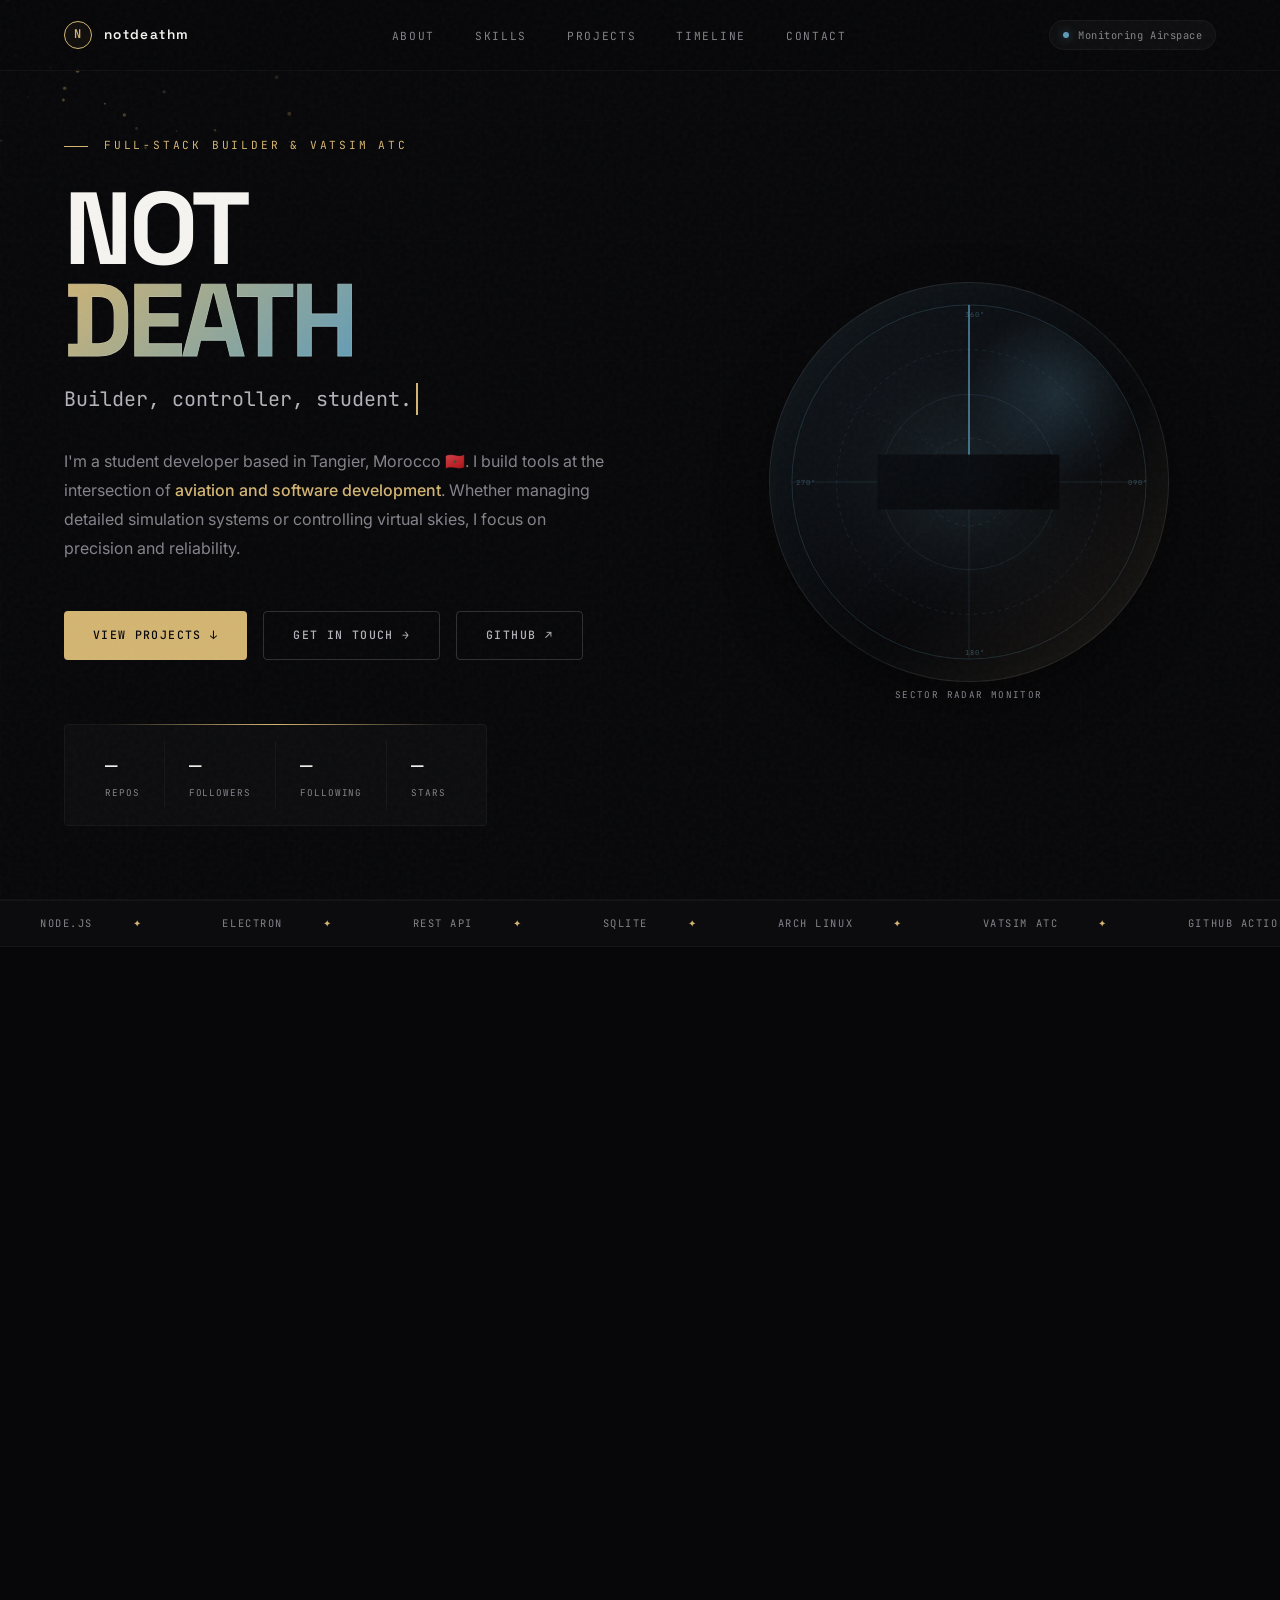
==== index.html @ ba36f386 "Update deployment platform from Vercel to GitHub" ====
<!DOCTYPE html>
<html lang="en">
<head>
<meta charset="UTF-8">
<meta name="viewport" content="width=device-width, initial-scale=1.0">
<title>notdeath | Developer & VATSIM ATC</title>
<link rel="icon" type="image/png" href="assets/icon.png">
<meta name="description" content="Portfolio of notdeath - Full-stack developer and VATSIM ATC controller based in Tangier, Morocco. Building tools at the intersection of aviation and software.">

<!-- Open Graph / SEO -->
<meta property="og:type" content="website">
<meta property="og:title" content="notdeath | Developer & VATSIM ATC">
<meta property="og:description" content="Aviation-inspired software development. Student builder based in Tangier, Morocco.">
<meta property="og:url" content="https://notdeath.vercel.app/">
<meta property="og:image" content="https://notdeath.vercel.app/assets/Desktop/Portfolio%201.png">

<!-- Fonts -->
<link rel="preconnect" href="https://fonts.googleapis.com">
<link rel="preconnect" href="https://fonts.gstatic.com" crossorigin>
<link href="https://fonts.googleapis.com/css2?family=Inter:wght@300;400;500;600;700&family=Space+Grotesk:wght@400;500;600;700&family=JetBrains+Mono:wght@300;400;500&display=swap" rel="stylesheet">

<!-- Google tag (gtag.js) -->
<script async src="https://www.googletagmanager.com/gtag/js?id=G-1S0R7KMVEH"></script>
<script>
  window.dataLayer = window.dataLayer || [];
  function gtag(){dataLayer.push(arguments);}
  gtag('js', new Date());
  gtag('config', 'G-1S0R7KMVEH');
</script>

<!-- Vercel Web Analytics -->
<script>
  window.va = window.va || function () { (window.vaq = window.vaq || []).push(arguments); };
</script>
<script defer src="/_vercel/insights/script.js"></script>

<style>
/* ── RESET & BASE SYSTEM ── */
*, *::before, *::after {
  box-sizing: border-box;
  margin: 0;
  padding: 0;
}

:root {
  /* Premium Dark Theme */
  --bg: #070709;
  --bg-card: #0c0c0e;
  --bg-hover: #121215;
  --bg-badge: rgba(255, 255, 255, 0.03);
  
  /* Borders */
  --border: rgba(255, 255, 255, 0.04);
  --border-hover: rgba(255, 255, 255, 0.09);
  --border-active: rgba(255, 255, 255, 0.16);
  
  /* Text Palette */
  --text-primary: #f5f4f0;
  --text-muted: #84838b;
  --text-dim: #b3b2ba;
  
  /* Accent Colors */
  --accent-gold: #d4b572;
  --accent-gold-rgb: 212, 181, 114;
  --accent-blue: #5c9bba;
  --accent-blue-rgb: 92, 155, 186;
  --accent-radar: #4ca6c6;
  
  /* Fonts */
  --font-sans: 'Inter', -apple-system, BlinkMacSystemFont, "Segoe UI", Roboto, sans-serif;
  --font-display: 'Space Grotesk', system-ui, sans-serif;
  --font-mono: 'JetBrains Mono', monospace;
  
  /* Transitions */
  --transition: all 0.3s cubic-bezier(0.16, 1, 0.3, 1);
  --transition-fast: all 0.15s ease;
}

html {
  scroll-behavior: smooth;
  scroll-padding-top: 80px;
  background: var(--bg);
}

body {
  background: var(--bg);
  color: var(--text-primary);
  font-family: var(--font-sans);
  line-height: 1.6;
  overflow-x: hidden;
  -webkit-font-smoothing: antialiased;
}

/* Custom Scrollbar */
::-webkit-scrollbar {
  width: 8px;
}
::-webkit-scrollbar-track {
  background: var(--bg);
}
::-webkit-scrollbar-thumb {
  background: #1c1c22;
  border-radius: 4px;
}
::-webkit-scrollbar-thumb:hover {
  background: #2a2a33;
}

/* ── LAYOUT DECORATIONS (GRAIN & GRID) ── */
body::before {
  content: '';
  position: fixed;
  inset: 0;
  background-image: url("data:image/svg+xml,%3Csvg viewBox='0 0 256 256' xmlns='http://www.w3.org/2000/svg'%3E%3Cfilter id='n'%3E%3CfeTurbulence type='fractalNoise' baseFrequency='0.8' numOctaves='3' stitchTiles='stitch'/%3E%3C/filter%3E%3Crect width='100%25' height='100%25' filter='url(%23n)' opacity='0.03'/%3E%3C/svg%3E");
  pointer-events: none;
  z-index: 9999;
}

body::after {
  content: '';
  position: fixed;
  inset: 0;
  background-image:
    linear-gradient(rgba(255, 255, 255, 0.008) 1px, transparent 1px),
    linear-gradient(90deg, rgba(255, 255, 255, 0.008) 1px, transparent 1px);
  background-size: 60px 60px;
  pointer-events: none;
  z-index: 0;
}

/* ── PREMIUM LIQUID GLASS NAVIGATION ── */
nav {
  position: fixed;
  top: 0;
  left: 0;
  right: 0;
  z-index: 1000;
  display: flex;
  justify-content: space-between;
  align-items: center;
  padding: 1.25rem 4rem;
  background: rgba(7, 7, 9, 0.75);
  backdrop-filter: blur(20px);
  -webkit-backdrop-filter: blur(20px);
  border-bottom: 1px solid var(--border);
  transition: var(--transition);
}

nav.scrolled {
  padding: 0.9rem 4rem;
  border-bottom: 1px solid var(--border-hover);
  background: rgba(7, 7, 9, 0.85);
}

.nav-logo {
  font-family: var(--font-display);
  font-size: 0.85rem;
  font-weight: 600;
  letter-spacing: 0.1em;
  color: var(--text-primary);
  text-decoration: none;
  display: flex;
  align-items: center;
  gap: 0.75rem;
  transition: var(--transition);
}

.nav-logo:hover {
  opacity: 0.9;
}

.nav-logo img {
  width: 28px;
  height: 28px;
  border-radius: 50%;
  border: 1px solid var(--accent-gold);
  object-fit: cover;
  display: none;
}

.nav-logo img.loaded {
  display: block;
}

.nav-logo .logo-mark {
  width: 28px;
  height: 28px;
  border-radius: 50%;
  border: 1px solid var(--accent-gold);
  display: flex;
  align-items: center;
  justify-content: center;
  font-family: var(--font-mono);
  font-size: 0.75rem;
  color: var(--accent-gold);
  background: rgba(212, 181, 114, 0.05);
}

.nav-links {
  display: flex;
  gap: 2.5rem;
  list-style: none;
}

.nav-links a {
  font-family: var(--font-mono);
  font-size: 0.7rem;
  letter-spacing: 0.15em;
  color: var(--text-muted);
  text-decoration: none;
  text-transform: uppercase;
  transition: var(--transition);
  position: relative;
  padding: 0.25rem 0;
}

.nav-links a::after {
  content: '';
  position: absolute;
  bottom: 0;
  left: 0;
  right: 0;
  height: 1px;
  background: var(--accent-gold);
  transform: scaleX(0);
  transition: var(--transition);
  transform-origin: right;
}

.nav-links a:hover {
  color: var(--text-primary);
}

.nav-links a:hover::after {
  transform: scaleX(1);
  transform-origin: left;
}

.nav-links a.active {
  color: var(--accent-gold);
}

.nav-links a.active::after {
  transform: scaleX(1);
  background: var(--accent-gold);
}

.nav-status {
  display: flex;
  align-items: center;
  gap: 0.6rem;
  font-family: var(--font-mono);
  font-size: 0.65rem;
  color: var(--text-muted);
  letter-spacing: 0.05em;
  padding: 0.35rem 0.8rem;
  background: var(--bg-badge);
  border: 1px solid var(--border);
  border-radius: 20px;
}

.status-dot {
  width: 6px;
  height: 6px;
  border-radius: 50%;
  background: var(--accent-blue);
  box-shadow: 0 0 10px rgba(92, 155, 186, 0.6);
  animation: pulse-dot 2s cubic-bezier(0.4, 0, 0.6, 1) infinite;
}

@keyframes pulse-dot {
  0%, 100% { opacity: 1; transform: scale(1); }
  50% { opacity: 0.4; transform: scale(0.9); }
}

/* ── HERO SECTION ── */
.hero {
  min-height: 100vh;
  display: grid;
  grid-template-columns: 1.2fr 1fr;
  align-items: center;
  padding: 8rem 4rem 4rem;
  position: relative;
  border-bottom: 1px solid var(--border);
  gap: 4rem;
  overflow: hidden;
}

#particles-canvas {
  position: absolute;
  inset: 0;
  pointer-events: none;
  z-index: 0;
}

.hero-left {
  position: relative;
  z-index: 1;
}

.hero-eyebrow {
  font-family: var(--font-mono);
  font-size: 0.7rem;
  letter-spacing: 0.25em;
  color: var(--accent-gold);
  text-transform: uppercase;
  margin-bottom: 1.75rem;
  display: flex;
  align-items: center;
  gap: 1rem;
}

.hero-eyebrow::before {
  content: '';
  width: 24px;
  height: 1px;
  background: var(--accent-gold);
}

.hero-name {
  font-family: var(--font-display);
  font-weight: 800;
  font-size: clamp(3.5rem, 8vw, 8rem);
  line-height: 0.9;
  letter-spacing: -0.04em;
  color: var(--text-primary);
  margin-bottom: 1rem;
}

.hero-name .name-stroke {
  -webkit-text-stroke: 1px rgba(255, 255, 255, 0.15);
  color: transparent;
  background: linear-gradient(135deg, var(--accent-gold) 0%, var(--accent-blue) 100%);
  -webkit-background-clip: text;
  background-clip: text;
  transition: var(--transition);
}

.hero-name:hover .name-stroke {
  -webkit-text-stroke: 1px transparent;
  color: var(--text-primary);
}

.hero-subtitle {
  font-family: var(--font-mono);
  font-size: clamp(1rem, 2vw, 1.25rem);
  color: var(--text-dim);
  margin-bottom: 2rem;
  font-weight: 400;
  border-right: 2px solid var(--accent-gold);
  width: fit-content;
  padding-right: 4px;
  white-space: nowrap;
  animation: typing-cursor 1s steps(2, start) infinite;
}

@keyframes typing-cursor {
  from, to { border-color: transparent }
  50% { border-color: var(--accent-gold); }
}

.hero-bio {
  font-size: 1rem;
  color: var(--text-muted);
  line-height: 1.8;
  max-width: 540px;
  margin-bottom: 3rem;
}

.hero-bio strong {
  color: var(--text-primary);
  font-weight: 500;
}

.hero-bio .hl {
  color: var(--accent-gold);
  font-weight: 500;
}

.hero-cta {
  display: flex;
  gap: 1rem;
  flex-wrap: wrap;
  margin-bottom: 4rem;
}

/* BUTTONS */
.btn {
  font-family: var(--font-mono);
  font-size: 0.72rem;
  font-weight: 500;
  letter-spacing: 0.12em;
  text-transform: uppercase;
  padding: 0.9rem 1.8rem;
  text-decoration: none;
  transition: var(--transition);
  display: inline-flex;
  align-items: center;
  gap: 0.6rem;
  position: relative;
  overflow: hidden;
  border-radius: 4px;
  cursor: pointer;
  border: none;
}

.btn-primary {
  background: var(--accent-gold);
  color: #070709;
}

.btn-primary::before {
  content: '';
  position: absolute;
  inset: 0;
  background: rgba(255, 255, 255, 0.2);
  transform: translateX(-100%);
  transition: transform 0.4s cubic-bezier(0.16, 1, 0.3, 1);
}

.btn-primary:hover::before {
  transform: translateX(0);
}

.btn-primary:hover {
  transform: translateY(-2px);
  box-shadow: 0 8px 24px rgba(212, 181, 114, 0.25);
}

.btn-outline {
  border: 1px solid var(--border-active);
  color: var(--text-dim);
  background: transparent;
}

.btn-outline:hover {
  border-color: var(--text-primary);
  color: var(--text-primary);
  transform: translateY(-2px);
  background: rgba(255, 255, 255, 0.02);
}

/* Live GitHub stats card */
.gh-stats-card {
  background: var(--bg-card);
  border: 1px solid var(--border);
  padding: 1rem;
  width: fit-content;
  border-radius: 4px;
  display: flex;
  gap: 0;
  position: relative;
}

.gh-stats-card::before {
  content: '';
  position: absolute;
  top: -1px;
  left: 10%;
  right: 10%;
  height: 1px;
  background: linear-gradient(90deg, transparent, var(--accent-gold), transparent);
}

.gh-stat-block {
  padding: 0.5rem 1.5rem;
  border-right: 1px solid var(--border);
  display: flex;
  flex-direction: column;
  gap: 0.25rem;
}

.gh-stat-block:last-child {
  border-right: none;
}

.gh-stat-val {
  font-family: var(--font-mono);
  font-size: 1.3rem;
  font-weight: 400;
  color: var(--text-primary);
}

.gh-stat-val.loading {
  color: transparent;
  background: linear-gradient(90deg, var(--bg-hover) 25%, #1a1a22 50%, var(--bg-hover) 75%);
  background-size: 200% 100%;
  animation: shimmer-load 1.5s infinite;
  border-radius: 2px;
  height: 24px;
  width: 40px;
}

.gh-stat-lbl {
  font-family: var(--font-mono);
  font-size: 0.58rem;
  letter-spacing: 0.1em;
  color: var(--text-muted);
  text-transform: uppercase;
}

@keyframes shimmer-load {
  0% { background-position: 200% 0; }
  100% { background-position: -200% 0; }
}

/* ── HERO RADAR MONITOR ── */
.hero-right {
  position: relative;
  display: flex;
  align-items: center;
  justify-content: center;
  z-index: 1;
}

.radar-container {
  width: 400px;
  height: 400px;
  position: relative;
  background: radial-gradient(circle at center, rgba(12, 12, 14, 0.8) 0%, rgba(7, 7, 9, 0.95) 100%);
  border: 1px solid var(--border-hover);
  border-radius: 50%;
  box-shadow: 0 20px 50px rgba(0, 0, 0, 0.5), inset 0 0 40px rgba(100, 166, 200, 0.03);
  padding: 10px;
  display: flex;
  align-items: center;
  justify-content: center;
  transition: var(--transition);
}

.radar-container::after {
  content: '';
  position: absolute;
  inset: -1px;
  border-radius: 50%;
  background: linear-gradient(135deg, rgba(100, 166, 200, 0.1) 0%, transparent 60%, rgba(212, 181, 114, 0.1) 100%);
  pointer-events: none;
}

.radar-screen {
  position: relative;
  width: 100%;
  height: 100%;
}

.radar-svg {
  width: 100%;
  height: 100%;
  position: absolute;
  inset: 0;
}

.radar-sweeper {
  transform-origin: 190px 190px;
  animation: radar-sweep 4s linear infinite;
}

@keyframes radar-sweep {
  from { transform: rotate(0deg); }
  to { transform: rotate(360deg); }
}

/* Radar target blips */
.radar-blip-group {
  opacity: 0;
  animation: blip-cycle 4s linear infinite;
}

.radar-blip-group:nth-child(1) { animation-delay: 0.5s; }
.radar-blip-group:nth-child(2) { animation-delay: 1.8s; }
.radar-blip-group:nth-child(3) { animation-delay: 2.9s; }
.radar-blip-group:nth-child(4) { animation-delay: 0.1s; }

@keyframes blip-cycle {
  0% { opacity: 0; }
  5% { opacity: 1; }
  45% { opacity: 0.6; }
  90% { opacity: 0; }
  100% { opacity: 0; }
}

.radar-blip-glow {
  animation: blip-ring 1.5s ease-out infinite;
  transform-origin: center;
}

@keyframes blip-ring {
  0% { r: 2; opacity: 0.8; }
  100% { r: 12; opacity: 0; }
}

.radar-callsign-box {
  position: absolute;
  top: 50%;
  left: 50%;
  transform: translate(-50%, -50%);
  text-align: center;
  pointer-events: none;
  background: rgba(7, 7, 9, 0.85);
  padding: 0.5rem 1rem;
  border: 1px solid var(--border-hover);
  border-radius: 4px;
  backdrop-filter: blur(10px);
}

.radar-callsign-box .cs-id {
  font-family: var(--font-mono);
  font-size: 0.8rem;
  color: var(--accent-blue);
  font-weight: 500;
  letter-spacing: 0.1em;
}

.radar-callsign-box .cs-details {
  font-family: var(--font-mono);
  font-size: 0.55rem;
  color: var(--text-muted);
  letter-spacing: 0.05em;
  margin-top: 0.15rem;
  white-space: nowrap;
}

.radar-badge {
  position: absolute;
  bottom: -2rem;
  left: 0;
  right: 0;
  text-align: center;
  font-family: var(--font-mono);
  font-size: 0.58rem;
  letter-spacing: 0.15em;
  color: var(--text-muted);
  text-transform: uppercase;
}

/* ── MARQUEE SECTION ── */
.marquee {
  overflow: hidden;
  border-bottom: 1px solid var(--border);
  border-top: 1px solid var(--border);
  padding: 0.9rem 0;
  background: var(--bg-card);
  display: flex;
}

.marquee-content {
  display: flex;
  white-space: nowrap;
  animation: marquee-scroll 35s linear infinite;
  gap: 0;
}

.marquee-item {
  font-family: var(--font-mono);
  font-size: 0.65rem;
  letter-spacing: 0.15em;
  color: var(--text-muted);
  text-transform: uppercase;
  padding: 0 2.5rem;
  display: flex;
  align-items: center;
  flex-shrink: 0;
}

.marquee-item span {
  color: var(--accent-gold);
  margin-left: 2.5rem;
}

@keyframes marquee-scroll {
  from { transform: translateX(0); }
  to { transform: translateX(-50%); }
}

/* ── SECTION HEADER ── */
section {
  padding: 8rem 4rem;
  border-bottom: 1px solid var(--border);
  position: relative;
  z-index: 1;
  content-visibility: auto;
  contain-intrinsic-size: 500px;
}

.section-hdr {
  display: flex;
  align-items: center;
  gap: 1.5rem;
  margin-bottom: 4rem;
}

.section-num {
  font-family: var(--font-mono);
  font-size: 0.65rem;
  color: var(--accent-gold);
  letter-spacing: 0.1em;
  padding: 0.35rem 0.65rem;
  border: 1px solid var(--border-hover);
  border-radius: 4px;
  background: var(--bg-badge);
}

h2 {
  font-family: var(--font-display);
  font-size: clamp(1.8rem, 3.5vw, 2.5rem);
  font-weight: 700;
  letter-spacing: -0.03em;
  color: var(--text-primary);
}

/* ── ABOUT SECTION ── */
.about-wrapper {
  display: grid;
  grid-template-columns: 1.3fr 1fr;
  gap: 5rem;
  align-items: start;
}

.about-left p {
  font-size: 1.05rem;
  color: var(--text-dim);
  line-height: 1.9;
  margin-bottom: 1.5rem;
}

.about-left p strong {
  color: var(--text-primary);
  font-weight: 600;
}

.about-left p em {
  font-style: normal;
  color: var(--accent-gold);
}

.avatar-block {
  display: flex;
  align-items: center;
  gap: 1.5rem;
  margin-bottom: 2.5rem;
}

.avatar-container {
  position: relative;
  width: 90px;
  height: 90px;
  flex-shrink: 0;
}

.avatar-container img {
  width: 100%;
  height: 100%;
  border-radius: 50%;
  object-fit: cover;
  border: 2px solid var(--border-active);
  position: relative;
  z-index: 1;
  transition: var(--transition);
}

.avatar-container::after {
  content: '';
  position: absolute;
  inset: -6px;
  border-radius: 50%;
  border: 1.5px dashed var(--accent-gold);
  animation: spin-outline 18s linear infinite;
  opacity: 0.5;
  transition: var(--transition);
}

.avatar-container:hover img {
  border-color: var(--accent-gold);
}

.avatar-container:hover::after {
  opacity: 1;
  transform: scale(1.05);
}

@keyframes spin-outline {
  from { transform: rotate(0deg); }
  to { transform: rotate(360deg); }
}

.avatar-fallback {
  width: 100%;
  height: 100%;
  border-radius: 50%;
  background: var(--bg-hover);
  border: 2px solid var(--border-active);
  display: flex;
  align-items: center;
  justify-content: center;
  font-family: var(--font-display);
  font-size: 1.8rem;
  color: var(--text-muted);
}

.avatar-meta {
  display: flex;
  flex-direction: column;
  gap: 0.2rem;
}

.avatar-title {
  font-family: var(--font-display);
  font-size: 1.2rem;
  font-weight: 700;
  color: var(--text-primary);
}

.avatar-subtitle {
  font-family: var(--font-mono);
  font-size: 0.65rem;
  color: var(--accent-gold);
  letter-spacing: 0.1em;
  text-transform: uppercase;
}

.about-metadata {
  display: flex;
  flex-direction: column;
  background: var(--bg-card);
  border: 1px solid var(--border);
  border-radius: 4px;
}

.meta-row {
  display: flex;
  justify-content: space-between;
  align-items: center;
  padding: 1.2rem 1.5rem;
  border-bottom: 1px solid var(--border);
}

.meta-row:last-child {
  border-bottom: none;
}

.meta-key {
  font-family: var(--font-mono);
  font-size: 0.65rem;
  color: var(--text-muted);
  text-transform: uppercase;
  letter-spacing: 0.1em;
}

.meta-val {
  font-size: 0.9rem;
  color: var(--text-dim);
  font-weight: 500;
}

.meta-val a {
  color: var(--accent-blue);
  text-decoration: none;
  transition: var(--transition-fast);
}

.meta-val a:hover {
  color: var(--text-primary);
  text-decoration: underline;
}

/* ── SKILLS SECTION ── */
.skills-grid {
  display: grid;
  grid-template-columns: repeat(auto-fill, minmax(220px, 1fr));
  gap: 1.5rem;
}

.skill-card {
  background: var(--bg-card);
  border: 1px solid var(--border);
  padding: 2rem;
  border-radius: 4px;
  position: relative;
  overflow: hidden;
  transition: var(--transition);
}

.skill-card::after {
  content: '';
  position: absolute;
  inset: 0;
  background: radial-gradient(circle at 100% 0%, rgba(212, 181, 114, 0.08) 0%, transparent 60%);
  opacity: 0;
  transition: var(--transition);
  pointer-events: none;
}

.skill-card:hover {
  border-color: var(--border-active);
  background: var(--bg-hover);
  transform: translateY(-2px);
}

.skill-card:hover::after {
  opacity: 1;
}

.skill-code {
  font-family: var(--font-mono);
  font-size: 0.65rem;
  color: var(--accent-gold);
  letter-spacing: 0.1em;
  margin-bottom: 1rem;
}

.skill-name {
  font-family: var(--font-display);
  font-size: 1.15rem;
  font-weight: 600;
  color: var(--text-primary);
  margin-bottom: 0.4rem;
}

.skill-desc {
  font-size: 0.8rem;
  color: var(--text-muted);
  margin-bottom: 1.5rem;
  min-height: 38px;
}

.skill-progress-track {
  height: 2px;
  background: rgba(255, 255, 255, 0.05);
  position: relative;
}

.skill-progress-bar {
  position: absolute;
  left: 0;
  top: 0;
  height: 100%;
  background: linear-gradient(90deg, var(--accent-gold) 0%, var(--accent-blue) 100%);
  width: 0%;
  transition: width 1.5s cubic-bezier(0.16, 1, 0.3, 1);
}

/* ── PROJECTS SECTION ── */
.projects-grid {
  display: grid;
  grid-template-columns: repeat(auto-fill, minmax(360px, 1fr));
  gap: 1.5rem;
  margin-bottom: 4rem;
}

.project-card {
  background: var(--bg-card);
  border: 1px solid var(--border);
  border-radius: 4px;
  padding: 2.5rem;
  display: flex;
  flex-direction: column;
  position: relative;
  overflow: hidden;
  transition: var(--transition);
}

.project-card::before {
  content: '';
  position: absolute;
  top: 0;
  left: 0;
  right: 0;
  height: 2px;
  background: linear-gradient(90deg, var(--accent-gold), var(--accent-blue));
  transform: scaleX(0);
  transform-origin: left;
  transition: var(--transition);
}

.project-card:hover {
  background: var(--bg-hover);
  border-color: var(--border-active);
  transform: translateY(-4px);
  box-shadow: 0 12px 30px rgba(0, 0, 0, 0.3);
}

.project-card:hover::before {
  transform: scaleX(1);
}

.project-top {
  display: flex;
  justify-content: space-between;
  align-items: center;
  margin-bottom: 1.5rem;
}

.project-tag {
  font-family: var(--font-mono);
  font-size: 0.58rem;
  color: var(--accent-gold);
  text-transform: uppercase;
  letter-spacing: 0.1em;
  padding: 0.25rem 0.65rem;
  background: rgba(212, 181, 114, 0.05);
  border: 1px solid rgba(212, 181, 114, 0.15);
  border-radius: 20px;
}

.project-links {
  display: flex;
  gap: 1rem;
}

.project-link {
  font-family: var(--font-mono);
  font-size: 0.65rem;
  color: var(--text-muted);
  text-decoration: none;
  text-transform: uppercase;
  letter-spacing: 0.05em;
  transition: var(--transition-fast);
  border-bottom: 1px solid transparent;
}

.project-link:hover {
  color: var(--text-primary);
  border-bottom-color: var(--text-primary);
}

.project-title {
  font-family: var(--font-display);
  font-size: 1.3rem;
  font-weight: 700;
  color: var(--text-primary);
  margin-bottom: 0.75rem;
}

.project-desc {
  font-size: 0.88rem;
  color: var(--text-muted);
  line-height: 1.7;
  margin-bottom: 2rem;
  flex-grow: 1;
}

.project-stack {
  display: flex;
  flex-wrap: wrap;
  gap: 0.5rem;
}

.stack-tag {
  font-family: var(--font-mono);
  font-size: 0.6rem;
  color: var(--text-dim);
  border: 1px solid var(--border-hover);
  padding: 0.2rem 0.6rem;
  background: var(--bg-badge);
}

/* GitHub Repositories dynamic sub-section */
.gh-section-hdr {
  display: flex;
  align-items: center;
  justify-content: space-between;
  border-top: 1px solid var(--border);
  padding-top: 4rem;
  margin-bottom: 2.5rem;
}

.gh-section-hdr-left {
  display: flex;
  align-items: center;
  gap: 1rem;
}

.gh-section-indicator {
  font-family: var(--font-mono);
  font-size: 0.6rem;
  color: var(--accent-blue);
  background: rgba(92, 155, 186, 0.08);
  padding: 0.25rem 0.6rem;
  border-radius: 4px;
}

.gh-repos-count {
  font-family: var(--font-mono);
  font-size: 0.65rem;
  color: var(--text-muted);
}

.gh-repos-grid {
  display: grid;
  grid-template-columns: repeat(auto-fill, minmax(360px, 1fr));
  gap: 1.5rem;
}

.gh-repo-card {
  background: var(--bg-card);
  border: 1px solid var(--border);
  padding: 2rem;
  border-radius: 4px;
  display: flex;
  flex-direction: column;
  position: relative;
  overflow: hidden;
  transition: var(--transition);
}

.gh-repo-card::after {
  content: '';
  position: absolute;
  inset: 0;
  background: radial-gradient(circle at var(--mx, 50%) var(--my, 50%), rgba(212, 181, 114, 0.04), transparent 60%);
  opacity: 0;
  transition: opacity 0.3s ease;
  pointer-events: none;
}

.gh-repo-card:hover {
  background: var(--bg-hover);
  border-color: var(--border-active);
  transform: translateY(-2px);
}

.gh-repo-card:hover::after {
  opacity: 1;
}

.repo-header {
  display: flex;
  justify-content: space-between;
  align-items: flex-start;
  margin-bottom: 0.75rem;
}

.repo-title {
  font-family: var(--font-mono);
  font-size: 0.95rem;
  font-weight: 500;
  color: var(--accent-blue);
  text-decoration: none;
  transition: var(--transition-fast);
}

.repo-title:hover {
  color: var(--text-primary);
}

.repo-desc {
  font-size: 0.82rem;
  color: var(--text-muted);
  line-height: 1.6;
  margin-bottom: 1.5rem;
  flex-grow: 1;
}

.repo-footer {
  display: flex;
  align-items: center;
  gap: 1.25rem;
  font-family: var(--font-mono);
  font-size: 0.6rem;
  color: var(--text-muted);
}

.repo-lang {
  display: flex;
  align-items: center;
  gap: 0.4rem;
}

.lang-dot {
  width: 8px;
  height: 8px;
  border-radius: 50%;
}

.repo-stars {
  display: flex;
  align-items: center;
  gap: 0.3rem;
}

.repo-stars svg {
  stroke: currentColor;
  fill: none;
  stroke-width: 2;
}

.repo-date {
  margin-left: auto;
}

/* Skeleton loader for repos */
.repo-skeleton {
  background: var(--bg-card);
  border: 1px solid var(--border);
  padding: 2rem;
  border-radius: 4px;
  display: flex;
  flex-direction: column;
  gap: 0.75rem;
}

.skeleton-bar {
  background: linear-gradient(90deg, var(--bg-hover) 25%, #1d1d23 50%, var(--bg-hover) 75%);
  background-size: 200% 100%;
  animation: shimmer-load 1.5s infinite;
  border-radius: 2px;
  height: 12px;
}

.skeleton-bar.title { width: 50%; height: 16px; margin-bottom: 0.5rem; }
.skeleton-bar.line-1 { width: 90%; }
.skeleton-bar.line-2 { width: 75%; }
.skeleton-bar.footer { width: 40%; height: 8px; margin-top: 1rem; }

/* ── TIMELINE SECTION ── */
.timeline-wrapper {
  max-width: 800px;
  margin: 0 auto;
  position: relative;
}

.timeline-line {
  position: absolute;
  left: 120px;
  top: 0;
  bottom: 0;
  width: 1px;
  background: var(--border-hover);
}

.timeline-item {
  display: grid;
  grid-template-columns: 90px 60px 1fr;
  align-items: start;
  position: relative;
  padding: 2rem 0;
}

.timeline-item::after {
  content: '';
  grid-column: 1 / -1;
  border-bottom: 1px solid var(--border);
  padding-top: 2rem;
}

.timeline-item:last-child::after {
  border-bottom: none;
}

.timeline-year {
  font-family: var(--font-mono);
  font-size: 0.75rem;
  color: var(--text-muted);
  text-align: right;
  padding-top: 0.2rem;
  font-weight: 500;
}

.timeline-dot-container {
  display: flex;
  justify-content: center;
  padding-top: 0.4rem;
  position: relative;
  z-index: 2;
}

.timeline-dot {
  width: 8px;
  height: 8px;
  border-radius: 50%;
  background: var(--bg);
  border: 2px solid var(--accent-gold);
  transition: var(--transition-fast);
}

.timeline-item:hover .timeline-dot {
  background: var(--accent-gold);
  box-shadow: 0 0 10px rgba(212, 181, 114, 0.8);
  transform: scale(1.3);
}

.timeline-content {
  display: flex;
  flex-direction: column;
}

.timeline-title {
  font-family: var(--font-display);
  font-size: 1.1rem;
  font-weight: 600;
  color: var(--text-primary);
  margin-bottom: 0.5rem;
}

.timeline-desc {
  font-size: 0.9rem;
  color: var(--text-muted);
  line-height: 1.7;
}

/* ── CONTACT SECTION ── */
.contact-wrapper {
  display: grid;
  grid-template-columns: 1fr 1.2fr;
  gap: 5rem;
  align-items: start;
}

.contact-left h3 {
  font-family: var(--font-display);
  font-size: clamp(2rem, 4vw, 3rem);
  font-weight: 800;
  color: var(--text-primary);
  line-height: 1.1;
  letter-spacing: -0.04em;
  margin-bottom: 1.5rem;
}

.contact-left h3 em {
  font-style: normal;
  color: var(--accent-gold);
}

.contact-left p {
  font-size: 1rem;
  color: var(--text-muted);
  line-height: 1.8;
  margin-bottom: 3rem;
}

.contact-links {
  display: flex;
  flex-direction: column;
  background: var(--bg-card);
  border: 1px solid var(--border);
  border-radius: 4px;
}

.contact-link-item {
  display: flex;
  justify-content: space-between;
  align-items: center;
  padding: 1.2rem 1.5rem;
  border-bottom: 1px solid var(--border);
  text-decoration: none;
  transition: var(--transition);
}

.contact-link-item:last-child {
  border-bottom: none;
}

.contact-link-item:hover {
  background: var(--bg-hover);
  padding-left: 1.8rem;
}

.contact-lbl {
  font-family: var(--font-mono);
  font-size: 0.65rem;
  color: var(--text-muted);
  text-transform: uppercase;
  letter-spacing: 0.15em;
}

.contact-val {
  font-size: 0.88rem;
  color: var(--text-dim);
  transition: var(--transition-fast);
}

.contact-link-item:hover .contact-val {
  color: var(--accent-gold);
}

.contact-form {
  display: flex;
  flex-direction: column;
  gap: 1.25rem;
}

.form-row {
  display: grid;
  grid-template-columns: 1fr 1fr;
  gap: 1.25rem;
}

.form-group {
  display: flex;
  flex-direction: column;
  gap: 0.5rem;
}

.form-group label {
  font-family: var(--font-mono);
  font-size: 0.6rem;
  color: var(--text-muted);
  text-transform: uppercase;
  letter-spacing: 0.1em;
}

.form-group input,
.form-group textarea {
  background: var(--bg-card);
  border: 1px solid var(--border-hover);
  color: var(--text-primary);
  font-family: var(--font-mono);
  font-size: 0.85rem;
  padding: 0.85rem 1.25rem;
  border-radius: 4px;
  outline: none;
  transition: var(--transition-fast);
  width: 100%;
}

.form-group input::placeholder,
.form-group textarea::placeholder {
  color: #4a4a54;
}

.form-group input:focus,
.form-group textarea:focus {
  border-color: var(--accent-gold);
  background: var(--bg-hover);
  box-shadow: 0 0 10px rgba(212, 181, 114, 0.05);
}

.form-group textarea {
  min-height: 160px;
  resize: vertical;
}

.form-footer {
  display: flex;
  align-items: center;
  gap: 1.5rem;
  margin-top: 0.5rem;
}

#form-status-msg {
  font-family: var(--font-mono);
  font-size: 0.65rem;
  letter-spacing: 0.05em;
  color: var(--accent-blue);
  opacity: 0;
  transition: var(--transition);
}

#form-status-msg.visible {
  opacity: 1;
}

#form-status-msg.error {
  color: var(--red);
}

/* ── FOOTER ── */
footer {
  padding: 3rem 4rem;
  border-top: 1px solid var(--border);
  display: flex;
  justify-content: space-between;
  align-items: center;
  background: #050507;
  position: relative;
  z-index: 1;
}

.footer-left {
  font-family: var(--font-mono);
  font-size: 0.65rem;
  color: var(--text-muted);
  letter-spacing: 0.05em;
}

.footer-right {
  font-family: var(--font-mono);
  font-size: 0.65rem;
  color: var(--text-muted);
  letter-spacing: 0.05em;
}

.footer-right span {
  color: var(--accent-gold);
}

/* ── RESPONSIVE DESIGN ── */
@media (max-width: 1024px) {
  nav {
    padding: 1.25rem 2rem;
  }
  nav.scrolled {
    padding: 0.9rem 2rem;
  }
  .hero {
    grid-template-columns: 1fr;
    padding: 8rem 2rem 4rem;
    gap: 4rem;
  }
  .hero-right {
    order: -1;
    margin-bottom: 2rem;
  }
  .radar-container {
    width: 320px;
    height: 320px;
  }
  .radar-sweeper {
    transform-origin: 150px 150px;
  }
  /* Recalculate center lines for 300px core */
  /* Or handle coordinates cleanly */
  section {
    padding: 6rem 2rem;
  }
  .about-wrapper,
  .contact-wrapper {
    grid-template-columns: 1fr;
    gap: 4rem;
  }
  .form-row {
    grid-template-columns: 1fr;
  }
  footer {
    padding: 3rem 2rem;
    flex-direction: column;
    gap: 1rem;
    text-align: center;
  }
}

@media (max-width: 768px) {
  .nav-links, .nav-status {
    display: none; /* simple burger menu or keep it simple since single page */
  }
  /* Let's show simple links on mobile or make the nav minimal */
  nav {
    justify-content: center;
  }
  .hero-name {
    font-size: clamp(3rem, 12vw, 5rem);
  }
  .timeline-line {
    left: 20px;
  }
  .timeline-item {
    grid-template-columns: 1fr;
    gap: 1rem;
    padding-left: 40px;
  }
  .timeline-year {
    text-align: left;
  }
  .timeline-dot-container {
    position: absolute;
    left: 16px;
    top: 2.2rem;
  }
}

/* ── SCROLL-REVEAL SYSTEM ── */
.scroll-reveal {
  opacity: 0;
  transform: translateY(24px);
  transition: opacity 0.8s cubic-bezier(0.16, 1, 0.3, 1), transform 0.8s cubic-bezier(0.16, 1, 0.3, 1);
}

.scroll-reveal.reveal-active {
  opacity: 1;
  transform: translateY(0);
}

.reveal-delay-1 { transition-delay: 0.1s; }
.reveal-delay-2 { transition-delay: 0.2s; }
.reveal-delay-3 { transition-delay: 0.3s; }
</style>
</head>
<body>

  <!-- NAVIGATION -->
  <nav id="navbar">
    <a href="#" class="nav-logo">
      <img id="nav-avatar" src="" alt="notdeath">
      <span class="logo-mark" id="nav-logo-fallback">N</span>
      <span>notdeathm</span>
    </a>
    <ul class="nav-links">
      <li><a href="#about" class="nav-item">About</a></li>
      <li><a href="#skills" class="nav-item">Skills</a></li>
      <li><a href="#projects" class="nav-item">Projects</a></li>
      <li><a href="#experience" class="nav-item">Timeline</a></li>
      <li><a href="#contact" class="nav-item">Contact</a></li>
    </ul>
    <div class="nav-status">
      <span class="status-dot"></span>
      <span id="status-text">Monitoring Airspace</span>
    </div>
  </nav>

  <!-- HERO SECTION -->
  <section class="hero" id="home">
    <canvas id="particles-canvas"></canvas>
    
    <div class="hero-left">
      <div class="hero-eyebrow">Full-Stack Builder &amp; VATSIM ATC</div>
      <h1 class="hero-name">
        NOT<br>
        <span class="name-stroke">DEATH</span>
      </h1>
      <div class="hero-subtitle" id="typed-subtitle">Builder, controller, student.</div>
      <p class="hero-bio">
        I'm a student developer based in Tangier, Morocco 🇲🇦. I build tools at the intersection of <span class="hl">aviation and software development</span>. Whether managing detailed simulation systems or controlling virtual skies, I focus on precision and reliability.
      </p>
      
      <div class="hero-cta">
        <a href="#projects" class="btn btn-primary">View Projects ↓</a>
        <a href="#contact" class="btn btn-outline">Get In Touch →</a>
        <a href="https://github.com/notdeathm" target="_blank" class="btn btn-outline" aria-label="Visit GitHub Profile">GitHub ↗</a>
      </div>

      <div class="gh-stats-card" id="gh-stats-card">
        <div class="gh-stat-block">
          <span class="gh-stat-val loading" id="stat-repos">—</span>
          <span class="gh-stat-lbl">Repos</span>
        </div>
        <div class="gh-stat-block">
          <span class="gh-stat-val loading" id="stat-followers">—</span>
          <span class="gh-stat-lbl">Followers</span>
        </div>
        <div class="gh-stat-block">
          <span class="gh-stat-val loading" id="stat-following">—</span>
          <span class="gh-stat-lbl">Following</span>
        </div>
        <div class="gh-stat-block">
          <span class="gh-stat-val loading" id="stat-stars">—</span>
          <span class="gh-stat-lbl">Stars</span>
        </div>
      </div>
    </div>

    <div class="hero-right">
      <div class="radar-container">
        <div class="radar-screen">
          <svg class="radar-svg" viewBox="0 0 380 380" xmlns="http://www.w3.org/2000/svg">
            <defs>
              <radialGradient id="radar-glow" cx="50%" cy="50%" r="50%">
                <stop offset="0%" stop-color="rgba(100, 166, 200, 0.15)"/>
                <stop offset="100%" stop-color="rgba(7, 7, 9, 0)"/>
              </radialGradient>
              <radialGradient id="sweep-gradient" cx="50%" cy="50%" r="50%">
                <stop offset="0%" stop-color="rgba(100, 166, 200, 0.8)"/>
                <stop offset="100%" stop-color="rgba(100, 166, 200, 0)"/>
              </radialGradient>
            </defs>

            <!-- Background Grid Rings -->
            <circle cx="190" cy="190" r="178" fill="url(#radar-glow)" stroke="rgba(100, 166, 200, 0.2)" stroke-width="1"/>
            <circle cx="190" cy="190" r="133" fill="none" stroke="rgba(100, 166, 200, 0.12)" stroke-width="1" stroke-dasharray="4 4"/>
            <circle cx="190" cy="190" r="88" fill="none" stroke="rgba(100, 166, 200, 0.12)" stroke-width="1"/>
            <circle cx="190" cy="190" r="44" fill="none" stroke="rgba(100, 166, 200, 0.12)" stroke-width="1" stroke-dasharray="4 4"/>

            <!-- Radar Axis -->
            <line x1="12" y1="190" x2="368" y2="190" stroke="rgba(100, 166, 200, 0.15)" stroke-width="1"/>
            <line x1="190" y1="12" x2="190" y2="368" stroke="rgba(100, 166, 200, 0.15)" stroke-width="1"/>
            <line x1="64" y1="64" x2="316" y2="316" stroke="rgba(100, 166, 200, 0.08)" stroke-width="0.75" stroke-dasharray="2 2"/>
            <line x1="316" y1="64" x2="64" y2="316" stroke="rgba(100, 166, 200, 0.08)" stroke-width="0.75" stroke-dasharray="2 2"/>

            <!-- Radar Degree Marks -->
            <text x="186" y="24" font-family="JetBrains Mono, monospace" font-size="7" fill="rgba(100, 166, 200, 0.4)" letter-spacing="1">360°</text>
            <text x="350" y="193" font-family="JetBrains Mono, monospace" font-size="7" fill="rgba(100, 166, 200, 0.4)" letter-spacing="1">090°</text>
            <text x="186" y="364" font-family="JetBrains Mono, monospace" font-size="7" fill="rgba(100, 166, 200, 0.4)" letter-spacing="1">180°</text>
            <text x="16" y="193" font-family="JetBrains Mono, monospace" font-size="7" fill="rgba(100, 166, 200, 0.4)" letter-spacing="1">270°</text>

            <!-- Flight Paths (Simulated Radar Tracks) -->
            <path d="M 60,110 Q 150,140 280,240" fill="none" stroke="rgba(100, 166, 200, 0.1)" stroke-width="1" stroke-dasharray="2 4" />
            <path d="M 330,80 Q 200,180 80,300" fill="none" stroke="rgba(100, 166, 200, 0.1)" stroke-width="1" stroke-dasharray="2 4" />

            <!-- Sweeper Line -->
            <g class="radar-sweeper">
              <path d="M190 190 L190 12 A178 178 0 0 1 368 190 Z" fill="url(#sweep-gradient)" opacity="0.25"/>
              <line x1="190" y1="190" x2="190" y2="12" stroke="rgba(100, 166, 200, 0.8)" stroke-width="1.5"/>
            </g>

            <!-- Targets (Blips) -->
            <!-- Target 1: RAM404 -->
            <g class="radar-blip-group">
              <circle cx="280" cy="240" r="4" fill="var(--accent-radar)"/>
              <circle class="radar-blip-glow" cx="280" cy="240" r="4" fill="none" stroke="var(--accent-radar)" stroke-width="1"/>
              <line x1="280" y1="240" x2="295" y2="250" stroke="rgba(100, 166, 200, 0.4)" stroke-width="0.75"/>
              <text x="298" y="252" font-family="JetBrains Mono, monospace" font-size="6" fill="rgba(100, 166, 200, 0.8)">RAM404</text>
              <text x="298" y="259" font-family="JetBrains Mono, monospace" font-size="5" fill="rgba(100, 166, 200, 0.6)">FL120 250KT</text>
            </g>

            <!-- Target 2: RYR554 -->
            <g class="radar-blip-group">
              <circle cx="120" cy="150" r="4" fill="var(--accent-radar)"/>
              <circle class="radar-blip-glow" cx="120" cy="150" r="4" fill="none" stroke="var(--accent-radar)" stroke-width="1"/>
              <line x1="120" y1="150" x2="105" y2="140" stroke="rgba(100, 166, 200, 0.4)" stroke-width="0.75"/>
              <text x="75" y="132" font-family="JetBrains Mono, monospace" font-size="6" fill="rgba(100, 166, 200, 0.8)">RYR554</text>
              <text x="75" y="139" font-family="JetBrains Mono, monospace" font-size="5" fill="rgba(100, 166, 200, 0.6)">FL340 440KT</text>
            </g>

            <!-- Target 3: DTH001 (Special Referral) -->
            <g class="radar-blip-group">
              <circle cx="210" cy="90" r="4" fill="var(--accent-gold)"/>
              <circle class="radar-blip-glow" cx="210" cy="90" r="4" fill="none" stroke="var(--accent-gold)" stroke-width="1"/>
              <line x1="210" y1="90" x2="225" y2="80" stroke="rgba(212, 181, 114, 0.4)" stroke-width="0.75"/>
              <text x="228" y="78" font-family="JetBrains Mono, monospace" font-size="6" fill="rgba(212, 181, 114, 0.9)" font-weight="bold">DTH001</text>
              <text x="228" y="85" font-family="JetBrains Mono, monospace" font-size="5" fill="rgba(212, 181, 114, 0.7)">FL280 410KT</text>
            </g>

            <!-- Center Origin Mark -->
            <circle cx="190" cy="190" r="3" fill="none" stroke="var(--accent-blue)" stroke-width="1"/>
            <line x1="185" y1="190" x2="195" y2="190" stroke="var(--accent-blue)" stroke-width="0.75"/>
            <line x1="190" y1="185" x2="190" y2="195" stroke="var(--accent-blue)" stroke-width="0.75"/>
          </svg>

          <!-- Core Callsign Panel -->
          <div class="radar-callsign-box">
            <div class="cs-id">GMMN_GND</div>
            <div class="cs-details">Casablanca Ground · 130.600</div>
          </div>

          <div class="radar-badge">Sector Radar Monitor</div>
        </div>
      </div>
    </div>
  </section>

  <!-- MARQUEE BAR -->
  <div class="marquee">
    <div class="marquee-content" id="marquee-track">
      <div class="marquee-item">Node.js <span>✦</span></div>
      <div class="marquee-item">Electron <span>✦</span></div>
      <div class="marquee-item">REST API <span>✦</span></div>
      <div class="marquee-item">SQLite <span>✦</span></div>
      <div class="marquee-item">Arch Linux <span>✦</span></div>
      <div class="marquee-item">VATSIM ATC <span>✦</span></div>
      <div class="marquee-item">GitHub Actions <span>✦</span></div>
      <div class="marquee-item">Boeing 737-800 <span>✦</span></div>
      <div class="marquee-item">Python <span>✦</span></div>
      <div class="marquee-item">JavaScript <span>✦</span></div>
      <div class="marquee-item">KDE Plasma <span>✦</span></div>
      <div class="marquee-item">Vercel <span>✦</span></div>
    </div>
  </div>

  <!-- ABOUT SECTION -->
  <section id="about">
    <div class="section-hdr scroll-reveal">
      <span class="section-num">01</span>
      <h2>About Me</h2>
    </div>

    <div class="about-wrapper">
      <div class="about-left scroll-reveal">
        <div class="avatar-block">
          <div class="avatar-container" id="about-avatar-wrapper">
            <div class="avatar-fallback" id="about-avatar-fallback">N</div>
          </div>
          <div class="avatar-meta">
            <div class="avatar-title">notdeath</div>
            <div class="avatar-subtitle">Systems &amp; Tools Developer</div>
          </div>
        </div>
        
        <p>
          I'm <strong>notdeath</strong>, a systems builder who enjoys dissecting complex architectures and assembling robust applications that solve specific needs. Much of my work sits at the intersection of <em>aviation software</em> and <em>desktop utility development</em>.
        </p>
        <p>
          As an active <strong>VATSIM ATC Controller</strong>, managing simulated radar environments demands precision, process structure, and critical thinking. I translate this exact focus into my code engineering—focusing on structured schemas, clean APIs, and applications that operate with absolute stability.
        </p>
        <p>
          My preferred development environment focuses heavily on <strong>Node.js, Electron, and SQLite</strong> for offline-first desktop tools, along with <strong>Python</strong> for automated workflow scripting.
        </p>
      </div>

      <div class="about-right scroll-reveal reveal-delay-1">
        <div class="about-metadata">
          <div class="meta-row">
            <span class="meta-key">Location</span>
            <span class="meta-val">Tangier, Morocco 🇲🇦</span>
          </div>
          <div class="meta-row">
            <span class="meta-key">Aviation Role</span>
            <span class="meta-val">VATSIM Controller &amp; Pilot</span>
          </div>
          <div class="meta-row">
            <span class="meta-key">Current Focus</span>
            <span class="meta-val" style="color: var(--accent-gold);">Navigational Datasets</span>
          </div>
          <div class="meta-row">
            <span class="meta-key">Primary OS</span>
            <span class="meta-val">Arch Linux / KDE Plasma</span>
          </div>
          <div class="meta-row">
            <span class="meta-key">Aircraft Selection</span>
            <span class="meta-val">Boeing 737-800 ✈</span>
          </div>
          <div class="meta-row">
            <span class="meta-key">GitHub profile</span>
            <span class="meta-val"><a href="https://github.com/notdeathm" target="_blank">@notdeathm</a></span>
          </div>
        </div>
      </div>
    </div>
  </section>

  <!-- SKILLS SECTION -->
  <section id="skills">
    <div class="section-hdr scroll-reveal">
      <span class="section-num">02</span>
      <h2>Skills &amp; Capabilities</h2>
    </div>

    <div class="skills-grid scroll-reveal">
      
      <!-- Skill 1 -->
      <div class="skill-card" data-percentage="85">
        <div class="skill-code">JS-01</div>
        <div class="skill-name">JavaScript</div>
        <div class="skill-desc">Desktop applications, logic construction, backend systems, and client interfaces.</div>
        <div class="skill-progress-track">
          <div class="skill-progress-bar"></div>
        </div>
      </div>

      <!-- Skill 2 -->
      <div class="skill-card" data-percentage="80">
        <div class="skill-code">ND-02</div>
        <div class="skill-name">Node.js</div>
        <div class="skill-desc">Asynchronous runtime services, systems integrations, file processing, and API design.</div>
        <div class="skill-progress-track">
          <div class="skill-progress-bar"></div>
        </div>
      </div>

      <!-- Skill 3 -->
      <div class="skill-card" data-percentage="88">
        <div class="skill-code">FE-03</div>
        <div class="skill-name">HTML &amp; CSS</div>
        <div class="skill-desc">Clean structure, responsive layouts, performant typography, and keyframe animations.</div>
        <div class="skill-progress-track">
          <div class="skill-progress-bar"></div>
        </div>
      </div>

      <!-- Skill 4 -->
      <div class="skill-card" data-percentage="75">
        <div class="skill-code">EL-04</div>
        <div class="skill-name">Electron</div>
        <div class="skill-desc">Cross-platform desktop tools, multi-process management, IPC, and custom shells.</div>
        <div class="skill-progress-track">
          <div class="skill-progress-bar"></div>
        </div>
      </div>

      <!-- Skill 5 -->
      <div class="skill-card" data-percentage="65">
        <div class="skill-code">PY-05</div>
        <div class="skill-name">Python</div>
        <div class="skill-desc">Data parsing, helper automation, command-line utilities, and rapid scripting.</div>
        <div class="skill-progress-track">
          <div class="skill-progress-bar"></div>
        </div>
      </div>

      <!-- Skill 6 -->
      <div class="skill-card" data-percentage="80">
        <div class="skill-code">GT-06</div>
        <div class="skill-name">Git &amp; CI/CD</div>
        <div class="skill-desc">Version control, pipeline actions, release workflows, and automated checks.</div>
        <div class="skill-progress-track">
          <div class="skill-progress-bar"></div>
        </div>
      </div>

      <!-- Skill 7 -->
      <div class="skill-card" data-percentage="70">
        <div class="skill-code">DB-07</div>
        <div class="skill-name">SQL &amp; SQLite</div>
        <div class="skill-desc">Relational architecture design, indexed querying, constraints, and data caching.</div>
        <div class="skill-progress-track">
          <div class="skill-progress-bar"></div>
        </div>
      </div>

      <!-- Skill 8 -->
      <div class="skill-card" data-percentage="75">
        <div class="skill-code">AP-08</div>
        <div class="skill-name">REST APIs</div>
        <div class="skill-desc">RESTful endpoint structure, security integration, rate limit handling, and JSON parsing.</div>
        <div class="skill-progress-track">
          <div class="skill-progress-bar"></div>
        </div>
      </div>

    </div>
  </section>

  <!-- PROJECTS SECTION -->
  <section id="projects">
    <div class="section-hdr scroll-reveal">
      <span class="section-num">03</span>
      <h2>Core Projects</h2>
    </div>

    <!-- Curated Core Projects -->
    <div class="projects-grid scroll-reveal">
      
            <!-- Project 2 -->
      <div class="project-card">
        <div class="project-top">
          <span class="project-tag">API Monitor</span>
          <div class="project-links">
            <a href="https://github.com/notdeathm/status-api" target="_blank" class="project-link">GitHub ↗</a>
            <a href="https://status-api.vercel.app/docs" target="_blank" class="project-link">Docs ↗</a>
          </div>
        </div>
        <h3 class="project-title">Status API</h3>
        <p class="project-desc">
          Automated serverless health check endpoint. Monitors server status profiles, aggregates logs, and dispatches automated Discord notifications via GitHub Action workflows when incidents arise.
        </p>
        <div class="project-stack">
          <span class="stack-tag">Node.js</span>
          <span class="stack-tag">Vercel Serverless</span>
          <span class="stack-tag">GitHub Actions</span>
        </div>
      </div>

      <!-- Project 3 -->
      <div class="project-card">
        <div class="project-top">
          <span class="project-tag">Core Portfolio</span>
          <div class="project-links">
            <a href="https://github.com/notdeathm/notdeath" target="_blank" class="project-link">GitHub ↗</a>
            <a href="https://notdeath.vercel.app" target="_blank" class="project-link">Live ↗</a>
          </div>
        </div>
        <h3 class="project-title">notdeath.vercel.app</h3>
        <p class="project-desc">
          The exact site you are browsing. Developed with premium typography and structured entirely in clean vanilla styles. Integrates dynamic GitHub APIs, and uses zero external framework dependencies to load instantly.
        </p>
        <div class="project-stack">
          <span class="stack-tag">HTML5</span>
          <span class="stack-tag">CSS3 Variables</span>
          <span class="stack-tag">Vanilla JS</span>
          <span class="stack-tag">Vercel</span>
        </div>
      </div>

    </div>

    <!-- Live GitHub Repositories Sub-Section -->
    <div class="gh-section-hdr scroll-reveal">
      <div class="gh-section-hdr-left">
        <h2>Live Repositories</h2>
        <span class="gh-section-indicator">GitHub Live</span>
      </div>
      <div class="gh-repos-count" id="gh-repos-count">0 repos</div>
    </div>

    <!-- Dynamic repository cards injection -->
    <div class="gh-repos-grid" id="gh-repos-grid">
      <!-- Loading skeletons (replaced by JS fetch) -->
      <div class="repo-skeleton">
        <div class="skeleton-bar title"></div>
        <div class="skeleton-bar line-1"></div>
        <div class="skeleton-bar line-2"></div>
        <div class="skeleton-bar footer"></div>
      </div>
      <div class="repo-skeleton">
        <div class="skeleton-bar title"></div>
        <div class="skeleton-bar line-1"></div>
        <div class="skeleton-bar line-2"></div>
        <div class="skeleton-bar footer"></div>
      </div>
      <div class="repo-skeleton">
        <div class="skeleton-bar title"></div>
        <div class="skeleton-bar line-1"></div>
        <div class="skeleton-bar line-2"></div>
        <div class="skeleton-bar footer"></div>
      </div>
    </div>
  </section>

  <!-- TIMELINE SECTION -->
  <section id="experience">
    <div class="section-hdr scroll-reveal">
      <span class="section-num">04</span>
      <h2>Timeline</h2>
    </div>

    <div class="timeline-wrapper scroll-reveal">
      <div class="timeline-line"></div>

            <!-- Item 2 -->
      <div class="timeline-item">
        <div class="timeline-year">2024–Now</div>
        <div class="timeline-dot-container"><div class="timeline-dot"></div></div>
        <div class="timeline-content">
          <h3 class="timeline-title">Personal Branding Launch</h3>
          <p class="timeline-desc">Architected and deployed notdeath.vercel.app, tuning performance characteristics and styling layouts.</p>
        </div>
      </div>

      <!-- Item 3 -->
      <div class="timeline-item">
        <div class="timeline-year">2024–Now</div>
        <div class="timeline-dot-container"><div class="timeline-dot"></div></div>
        <div class="timeline-content">
          <h3 class="timeline-title">Integration &amp; API Logic</h3>
          <p class="timeline-desc">Mastered REST APIs, status structures, and WebHook event routing for Discord notifications.</p>
        </div>
      </div>

      <!-- Item 4 -->
      <div class="timeline-item">
        <div class="timeline-year">2024–Now</div>
        <div class="timeline-dot-container"><div class="timeline-dot"></div></div>
        <div class="timeline-content">
          <h3 class="timeline-title">VATSIM ATC Training</h3>
          <p class="timeline-desc">Qualified for Tower &amp; Ground control services on the Casablanca Sector. Learned standard separation procedures and aviation communication layouts.</p>
        </div>
      </div>

      <!-- Item 5 -->
      <div class="timeline-item">
        <div class="timeline-year">2022</div>
        <div class="timeline-dot-container"><div class="timeline-dot"></div></div>
        <div class="timeline-content">
          <h3 class="timeline-title">Development Foundations</h3>
          <p class="timeline-desc">Committed to frontend systems engineering. Structured semantic files and worked with standard CSS layouts.</p>
        </div>
      </div>

    </div>
  </section>

  <!-- CONTACT SECTION -->
  <section id="contact">
    <div class="section-hdr scroll-reveal">
      <span class="section-num">05</span>
      <h2>Connection Sector</h2>
    </div>

    <div class="contact-wrapper">
      <div class="contact-left scroll-reveal">
        <h3>Establish <em>contact.</em></h3>
        <p>
          Whether you are looking to talk about systems, aviation routing, flight simulation, or software developments, my frequency is open. Submit details via the panel or connect on social platforms below.
        </p>

        <div class="contact-links">
          <a href="mailto:notdeath@duck.com" class="contact-link-item">
            <span class="contact-lbl">Email Frequency</span>
            <span class="contact-val">notdeath@duck.com</span>
          </a>
          <a href="https://github.com/notdeathm" target="_blank" class="contact-link-item">
            <span class="contact-lbl">GitHub Node</span>
            <span class="contact-val">@notdeathm</span>
          </a>
          <a href="https://twitter.com/notdeath_m" target="_blank" class="contact-link-item">
            <span class="contact-lbl">Twitter / X</span>
            <span class="contact-val">@notdeath_m</span>
          </a>
          <a href="https://discord.gg/notdeath" target="_blank" class="contact-link-item">
            <span class="contact-lbl">Discord Node</span>
            <span class="contact-val">@notdeath.m</span>
          </a>
        </div>
      </div>

      <div class="scroll-reveal reveal-delay-1">
        <form class="contact-form" id="contact-form">
          <div class="form-row">
            <div class="form-group">
              <label for="name">Identifier (Name)</label>
              <input type="text" id="name" name="name" placeholder="Name" required>
            </div>
            <div class="form-group">
              <label for="email">Contact Channel (Email)</label>
              <input type="email" id="email" name="email" placeholder="notdeath@duck.com" required>
            </div>
          </div>
          <div class="form-group">
            <label for="subject">Sector (Subject)</label>
            <input type="text" id="subject" name="subject" placeholder="General Inquiry / Collaboration">
          </div>
          <div class="form-group">
            <label for="message">Transmission (Message)</label>
            <textarea id="message" name="message" placeholder="Type message details here..." required></textarea>
          </div>
          <div class="form-footer">
            <button type="submit" class="btn btn-primary" id="btn-submit">Submit Message</button>
            <span id="form-status-msg">✓ Transmission Successful</span>
          </div>
        </form>
      </div>
    </div>
  </section>

  <!-- FOOTER -->
  <footer>
    <div class="footer-left">
      © 2026 notdeath — All rights reserved.
    </div>
    <div class="footer-right">
      Built with ❤️ and Vanilla systems. Deployed on <span>Github</span>.
    </div>
  </footer>

  <script>
  // ── HIGH-PERFORMANCE CANVAS PARTICLES ──────────────────────────────────────────
  (function initCanvasParticles() {
    const canvas = document.getElementById('particles-canvas');
    if (!canvas) return;
    const ctx = canvas.getContext('2d');
    
    let width = canvas.width = canvas.offsetWidth;
    let height = canvas.height = canvas.offsetHeight;
    
    const particles = [];
    const maxParticles = 30;
    
    window.addEventListener('resize', () => {
      width = canvas.width = canvas.offsetWidth;
      height = canvas.height = canvas.offsetHeight;
    });
    
    class Particle {
      constructor() {
        this.reset();
        // Spatially distribute initial particles
        this.y = Math.random() * height;
      }
      
      reset() {
        this.x = Math.random() * width;
        this.y = height + 10;
        this.size = Math.random() * 1.5 + 0.5;
        this.speedY = -(Math.random() * 0.4 + 0.2);
        this.speedX = (Math.random() - 0.5) * 0.2;
        this.alpha = Math.random() * 0.3 + 0.1;
        this.fadeSpeed = 0.002;
      }
      
      update() {
        this.y += this.speedY;
        this.x += this.speedX;
        
        if (this.y < 0 || this.x < 0 || this.x > width) {
          this.reset();
        }
      }
      
      draw() {
        ctx.fillStyle = `rgba(212, 181, 114, ${this.alpha})`;
        ctx.beginPath();
        ctx.arc(this.x, this.y, this.size, 0, Math.PI * 2);
        ctx.fill();
      }
    }
    
    for (let i = 0; i < maxParticles; i++) {
      particles.push(new Particle());
    }
    
    function animate() {
      ctx.clearRect(0, 0, width, height);
      for (let i = 0; i < particles.length; i++) {
        particles[i].update();
        particles[i].draw();
      }
      requestAnimationFrame(animate);
    }
    animate();
  })();

  // ── TYPING ACTION FOR SUBTITLE ───────────────────────────────────────────────
  (function initTypedSubtitle() {
    const el = document.getElementById('typed-subtitle');
    if (!el) return;
    const items = ["Builder, controller, student.", "VATSIM Ground / Tower Casablanca.", "Systems builder.", "Arch Linux User."];
    let wordIdx = 0;
    let charIdx = items[wordIdx].length;
    let isDeleting = false;
    let speed = 100;
    
    function tick() {
      const currentText = items[wordIdx];
      
      if (isDeleting) {
        charIdx--;
        speed = 40;
      } else {
        charIdx++;
        speed = 80;
      }
      
      el.textContent = currentText.substring(0, charIdx);
      
      if (!isDeleting && charIdx === currentText.length) {
        isDeleting = true;
        speed = 2500; // Hold full text
      } else if (isDeleting && charIdx === 0) {
        isDeleting = false;
        wordIdx = (wordIdx + 1) % items.length;
        speed = 400; // Pause before typing new text
      }
      
      setTimeout(tick, speed);
    }
    
    // Start after initial page animation delay
    setTimeout(tick, 1000);
  })();

  // ── NAV SCROLL & ACTIVE INDICATORS ─────────────────────────────────────────────
  const navbar = document.getElementById('navbar');
  window.addEventListener('scroll', () => {
    if (window.scrollY > 40) {
      navbar.classList.add('scrolled');
    } else {
      navbar.classList.remove('scrolled');
    }
  });

  const sections = document.querySelectorAll('section[id]');
  const navItems = document.querySelectorAll('.nav-links a');
  
  const navObserver = new IntersectionObserver((entries) => {
    entries.forEach(entry => {
      if (entry.isIntersecting) {
        navItems.forEach(item => {
          item.classList.remove('active');
          if (item.getAttribute('href') === `#${entry.target.id}`) {
            item.classList.add('active');
          }
        });
      }
    });
  }, {
    rootMargin: '-30% 0px -60% 0px',
    threshold: 0
  });

  sections.forEach(sec => navObserver.observe(sec));

  // ── SCROLL REVEAL SYSTEM ───────────────────────────────────────────────────────
  const revealElements = document.querySelectorAll('.scroll-reveal');
  const revealObserver = new IntersectionObserver((entries) => {
    entries.forEach(entry => {
      if (entry.isIntersecting) {
        entry.target.classList.add('reveal-active');
        revealObserver.unobserve(entry.target);
      }
    });
  }, {
    root: null,
    threshold: 0.12
  });

  revealElements.forEach(el => revealObserver.observe(el));

  // ── SKILL CARDS BAR FILL ANIMATION ─────────────────────────────────────────────
  const skillCards = document.querySelectorAll('.skill-card');
  const skillObserver = new IntersectionObserver((entries) => {
    entries.forEach(entry => {
      if (entry.isIntersecting) {
        const pct = entry.target.getAttribute('data-percentage');
        const bar = entry.target.querySelector('.skill-progress-bar');
        if (bar) bar.style.width = pct + '%';
        skillObserver.unobserve(entry.target);
      }
    });
  }, {
    threshold: 0.2
  });

  skillCards.forEach(card => skillObserver.observe(card));

  // ── MOUSE GLOW COORDINATES FOR DYNAMIC CARDS ──────────────────────────────────
  document.addEventListener('mousemove', (e) => {
    const cards = document.querySelectorAll('.gh-repo-card');
    cards.forEach(card => {
      const bounds = card.getBoundingClientRect();
      const x = e.clientX - bounds.left;
      const y = e.clientY - bounds.top;
      card.style.setProperty('--mx', `${x}px`);
      card.style.setProperty('--my', `${y}px`);
    });
  });

  // ── COUNT-UP ANIMATION UTILITY ─────────────────────────────────────────────────
  function animateValue(element, start, end, duration) {
    if (start === end) return;
    let startTimestamp = null;
    const step = (timestamp) => {
      if (!startTimestamp) startTimestamp = timestamp;
      const progress = Math.min((timestamp - startTimestamp) / duration, 1);
      element.innerHTML = Math.floor(progress * (end - start) + start);
      if (progress < 1) {
        window.requestAnimationFrame(step);
      }
    };
    window.requestAnimationFrame(step);
  }

  // ── GITHUB DYNAMIC FETCH & CACHE ───────────────────────────────────────────────
  const GH_USERNAME = 'notdeathm';
  
  const languageColors = {
    JavaScript: '#f1e05a',
    TypeScript: '#3178c6',
    Python: '#3572a5',
    HTML: '#e34c26',
    CSS: '#563d7c',
    Shell: '#89e051',
    Vue: '#41b883',
    Go: '#00add8',
    Rust: '#dea584'
  };

  async function fetchGitHubData() {
    const CACHE_PROFILE_KEY = 'gh_profile_cache_2026';
    const CACHE_REPOS_KEY = 'gh_repos_cache_2026';
    const CACHE_DURATION = 1000 * 60 * 30; // 30 minutes
    const now = Date.now();
    
    let profile = null;
    let repos = null;
    
    try {
      const cachedProfile = JSON.parse(localStorage.getItem(CACHE_PROFILE_KEY));
      const cachedRepos = JSON.parse(localStorage.getItem(CACHE_REPOS_KEY));
      
      if (cachedProfile && cachedRepos && (now - cachedProfile.timestamp < CACHE_DURATION)) {
        console.log('Serving GitHub stats from local storage cache.');
        profile = cachedProfile.data;
        repos = cachedRepos.data;
      } else {
        console.log('Fetching live profiles and repos from GitHub API...');
        
        const profileRes = await fetch(`https://api.github.com/users/${GH_USERNAME}`);
        if (!profileRes.ok) throw new Error('Failed to fetch profile info.');
        profile = await profileRes.json();
        
        const reposRes = await fetch(`https://api.github.com/users/${GH_USERNAME}/repos?sort=updated&per_page=15&type=owner`);
        if (!reposRes.ok) throw new Error('Failed to fetch repositories.');
        repos = await reposRes.json();
        
        // Cache data
        localStorage.setItem(CACHE_PROFILE_KEY, JSON.stringify({ timestamp: now, data: profile }));
        localStorage.setItem(CACHE_REPOS_KEY, JSON.stringify({ timestamp: now, data: repos }));
      }
      
      renderGitHubStats(profile, repos);
      renderGitHubRepos(profile, repos);
      
    } catch (err) {
      console.warn('GitHub details load error:', err);
      handleGitHubFallback();
    }
  }

  function renderGitHubStats(profile, repos) {
    const reposVal = document.getElementById('stat-repos');
    const followersVal = document.getElementById('stat-followers');
    const followingVal = document.getElementById('stat-following');
    const starsVal = document.getElementById('stat-stars');
    
    // Remove loading indicators
    document.querySelectorAll('.gh-stat-val').forEach(el => el.classList.remove('loading'));
    
    animateValue(reposVal, 0, profile.public_repos, 1200);
    animateValue(followersVal, 0, profile.followers, 1200);
    animateValue(followingVal, 0, profile.following, 1200);
    
    // Sum repository stargazers
    const totalStars = repos.reduce((sum, current) => sum + current.stargazers_count, 0);
    animateValue(starsVal, 0, totalStars, 1200);
    
    // Set avatars
    if (profile.avatar_url) {
      // Nav avatar
      const navImg = document.getElementById('nav-avatar');
      const navFallback = document.getElementById('nav-logo-fallback');
      navImg.src = profile.avatar_url;
      navImg.onload = () => {
        navImg.classList.add('loaded');
        if (navFallback) navFallback.style.display = 'none';
      };
      
      // About avatar
      const aboutAvatarWrapper = document.getElementById('about-avatar-wrapper');
      const aboutFallback = document.getElementById('about-avatar-fallback');
      if (aboutAvatarWrapper && aboutFallback) {
        const aboutImg = document.createElement('img');
        aboutImg.src = profile.avatar_url;
        aboutImg.alt = 'notdeath github avatar';
        aboutImg.onload = () => {
          aboutFallback.remove();
          aboutAvatarWrapper.appendChild(aboutImg);
        };
      }
    }
  }

  function renderGitHubRepos(profile, repos) {
    const grid = document.getElementById('gh-repos-grid');
    const countEl = document.getElementById('gh-repos-count');
    
    grid.innerHTML = '';
    
    // Exclude forks, show up to 6 repositories
    const sourceRepos = repos.filter(r => !r.fork).slice(0, 6);
    countEl.textContent = `${sourceRepos.length} of ${profile.public_repos} repos`;
    
    sourceRepos.forEach((repo, idx) => {
      const card = document.createElement('div');
      card.className = 'gh-repo-card';
      card.style.opacity = '0';
      card.style.transform = 'translateY(15px)';
      card.style.transition = `opacity 0.6s cubic-bezier(0.16, 1, 0.3, 1) ${idx * 0.08}s, transform 0.6s cubic-bezier(0.16, 1, 0.3, 1) ${idx * 0.08}s`;
      
      const langColor = languageColors[repo.language] || '#787880';
      const updatedStr = new Date(repo.updated_at).toLocaleDateString('en-US', { month: 'short', year: 'numeric' });
      
      card.innerHTML = `
        <div class="repo-header">
          <a class="repo-title" href="${repo.html_url}" target="_blank">${repo.name}</a>
        </div>
        <p class="repo-desc">${repo.description || '<span style="color:var(--text-muted);font-style:italic;">No description available</span>'}</p>
        <div class="repo-footer">
          ${repo.language ? `
            <span class="repo-lang">
              <span class="lang-dot" style="background:${langColor}"></span>
              ${repo.language}
            </span>
          ` : ''}
          <span class="repo-stars">
            <svg width="10" height="10" viewBox="0 0 24 24"><polygon points="12 2 15.09 8.26 22 9.27 17 14.14 18.18 21.02 12 17.77 5.82 21.02 7 14.14 2 9.27 8.91 8.26 12 2"/></svg>
            ${repo.stargazers_count}
          </span>
          <span class="repo-date">Updated ${updatedStr}</span>
        </div>
      `;
      
      grid.appendChild(card);
      
      // Animate entry
      requestAnimationFrame(() => {
        setTimeout(() => {
          card.style.opacity = '1';
          card.style.transform = 'translateY(0)';
        }, 50);
      });
    });
  }

  function handleGitHubFallback() {
    document.querySelectorAll('.gh-stat-val').forEach(el => {
      el.classList.remove('loading');
      el.textContent = '—';
    });
    
    const grid = document.getElementById('gh-repos-grid');
    grid.innerHTML = `
      <div class="gh-repo-card" style="grid-column: 1 / -1; text-align: center; padding: 3rem;">
        <p style="font-family: var(--font-mono); font-size: 0.8rem; color: var(--text-muted);">
          Could not fetch live repositories directly. Access profile at: 
          <a href="https://github.com/${GH_USERNAME}" target="_blank" style="color:var(--accent-blue); margin-left: 0.25rem;">github.com/${GH_USERNAME}</a>
        </p>
      </div>
    `;
  }

  // Load GitHub content
  fetchGitHubData();

  // ── FORM TRANSACTION (AJAX SUBMISSION) ──────────────────────────────────────────
  const contactForm = document.getElementById('contact-form');
  const statusMsg = document.getElementById('form-status-msg');
  const btnSubmit = document.getElementById('btn-submit');
  
  if (contactForm) {
    contactForm.addEventListener('submit', async (e) => {
      e.preventDefault();
      
      const nameVal = document.getElementById('name').value;
      const emailVal = document.getElementById('email').value;
      const subjectVal = document.getElementById('subject').value || 'Transmission from Portfolio';
      const msgVal = document.getElementById('message').value;
      
      btnSubmit.textContent = 'Transmitting...';
      btnSubmit.disabled = true;
      statusMsg.classList.remove('visible', 'error');
      
      try {
        const response = await fetch("https://formsubmit.co/ajax/notdeath@duck.com", {
          method: "POST",
          headers: {
            "Content-Type": "application/json",
            "Accept": "application/json"
          },
          body: JSON.stringify({
            name: nameVal,
            email: emailVal,
            _subject: subjectVal,
            message: msgVal
          })
        });
        
        if (response.ok) {
          statusMsg.textContent = '✓ Transmission Successful';
          statusMsg.classList.add('visible');
          btnSubmit.textContent = 'Transmitted';
          contactForm.reset();
        } else {
          throw new Error('Endpoint failure');
        }
      } catch (err) {
        statusMsg.textContent = '✗ Connection Error';
        statusMsg.classList.add('visible', 'error');
        btnSubmit.textContent = 'Retry';
      }
      
      setTimeout(() => {
        statusMsg.classList.remove('visible', 'error');
        btnSubmit.textContent = 'Submit Message';
        btnSubmit.disabled = false;
      }, 5000);
    });
  }

  // ── MARQUEE ENDLESS CLONER ─────────────────────────────────────────────────────
  (function cloneMarqueeTrack() {
    const track = document.getElementById('marquee-track');
    if (!track) return;
    const parent = track.parentNode;
    const clone = track.cloneNode(true);
    parent.appendChild(clone);
  })();

  // ── OFFLINE PWA SERVICE WORKER REGISTRATION ──────────────────────────────────
  if ('serviceWorker' in navigator) {
    window.addEventListener('load', () => {
      navigator.serviceWorker.register('/sw.js')
        .then(reg => console.log('ServiceWorker registered successfully:', reg.scope))
        .catch(err => console.warn('ServiceWorker registration failed:', err));
    });
  }
  </script>
</body>
</html>
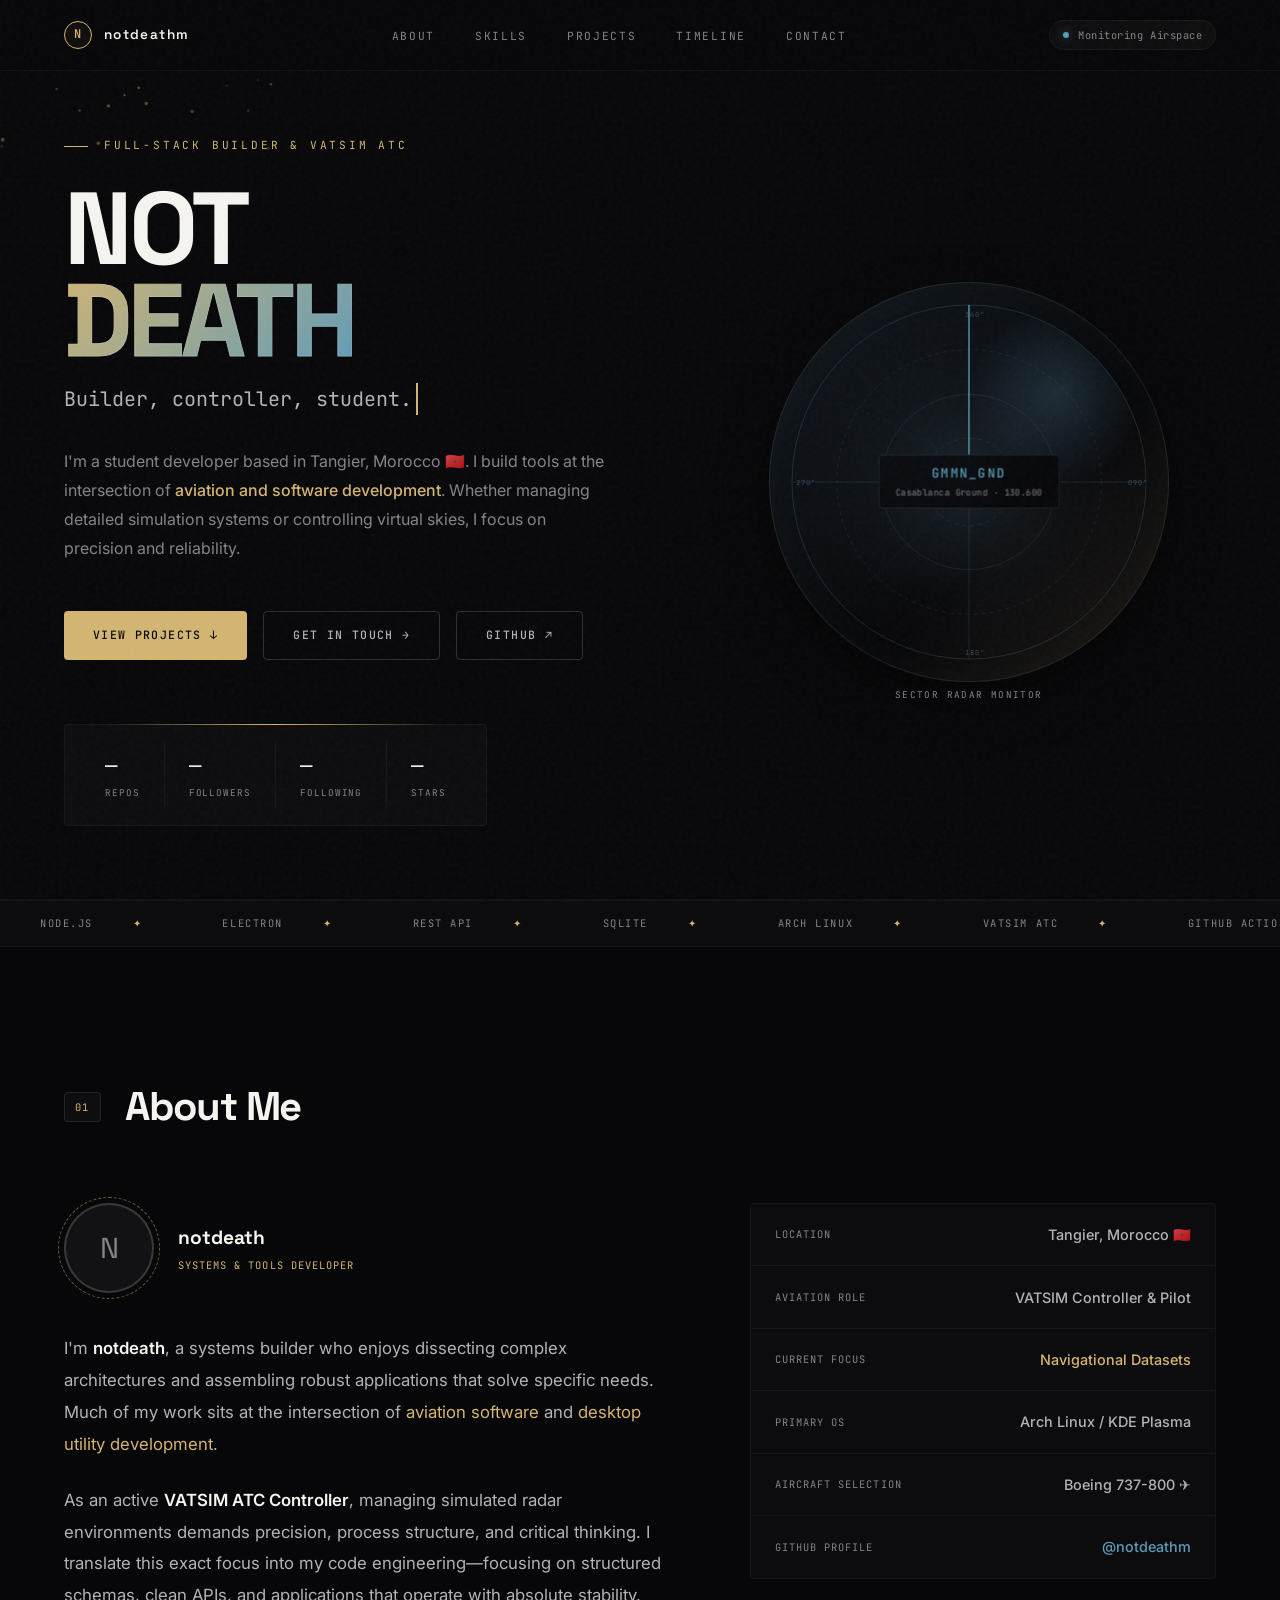
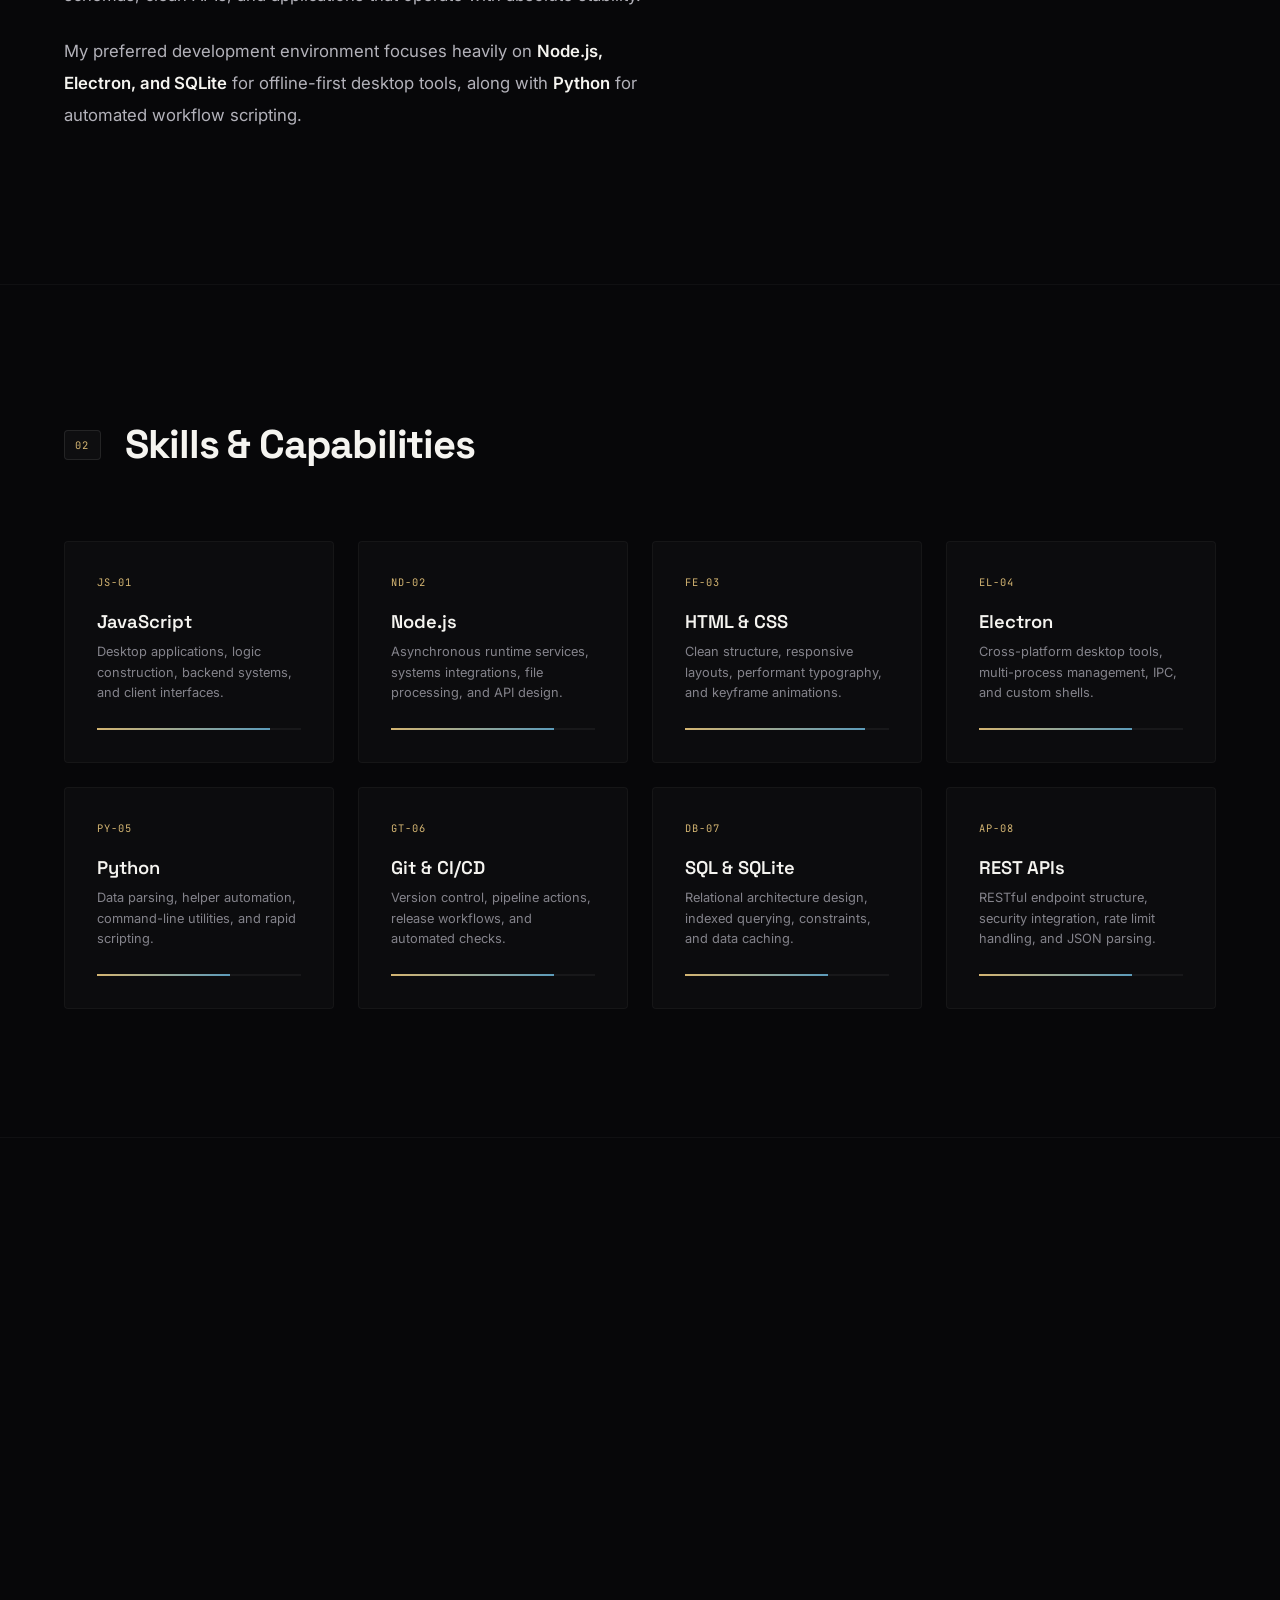
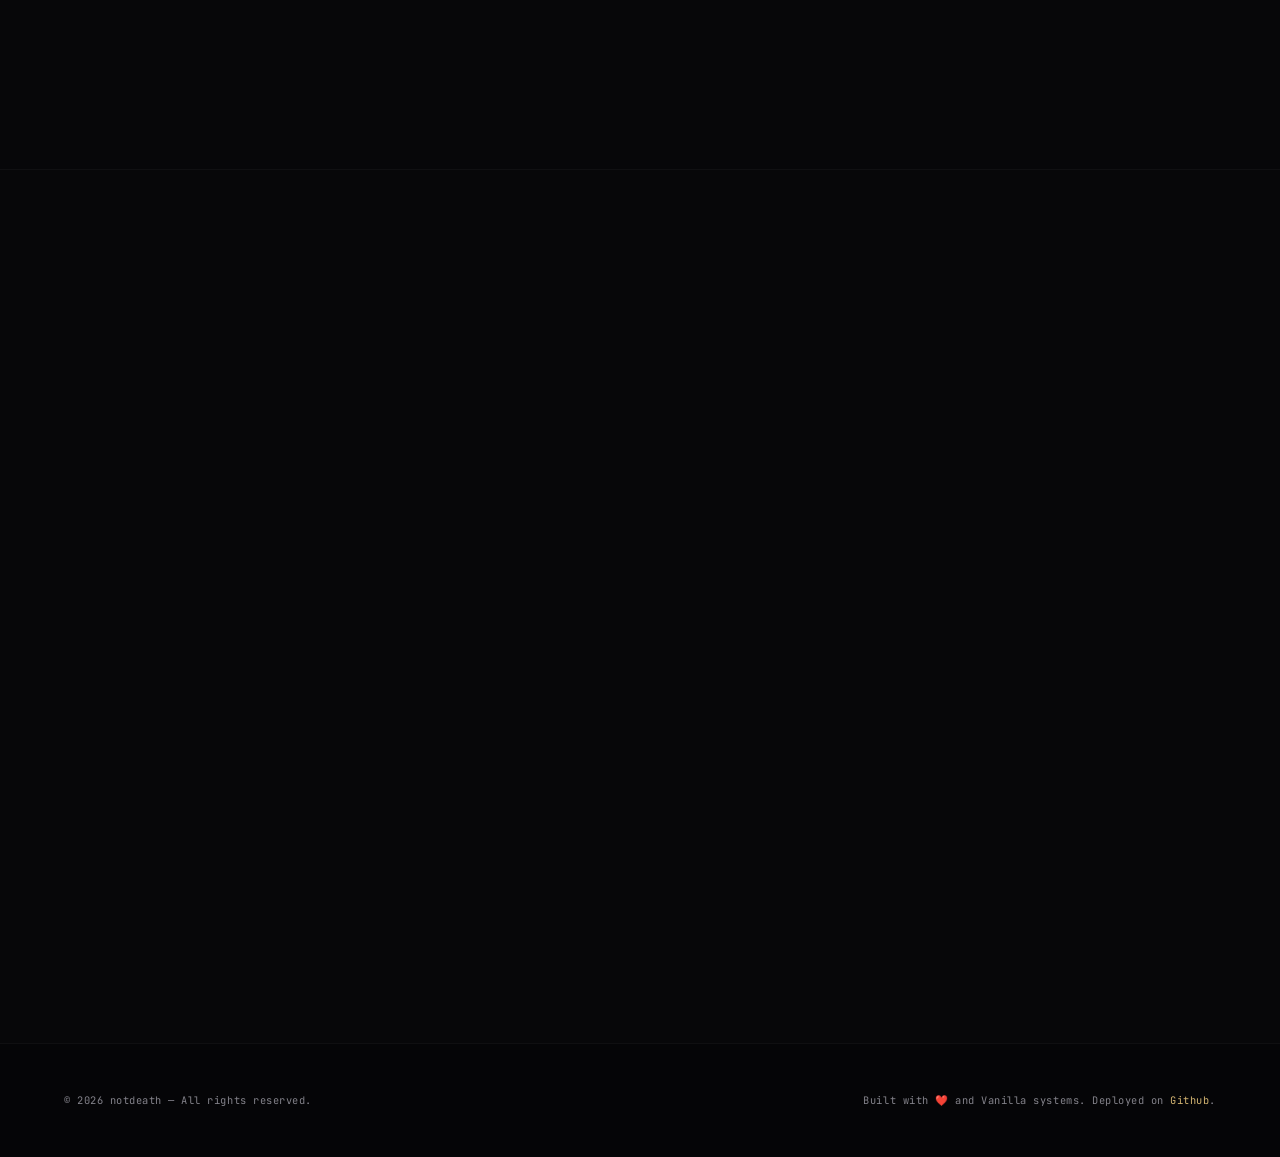
==== commit c39b1398: "Update index.html added google tag cuz it wasnt working" ====
--- a/index.html
+++ b/index.html
@@ -25,6 +25,7 @@
   window.dataLayer = window.dataLayer || [];
   function gtag(){dataLayer.push(arguments);}
   gtag('js', new Date());
+
   gtag('config', 'G-1S0R7KMVEH');
 </script>
 
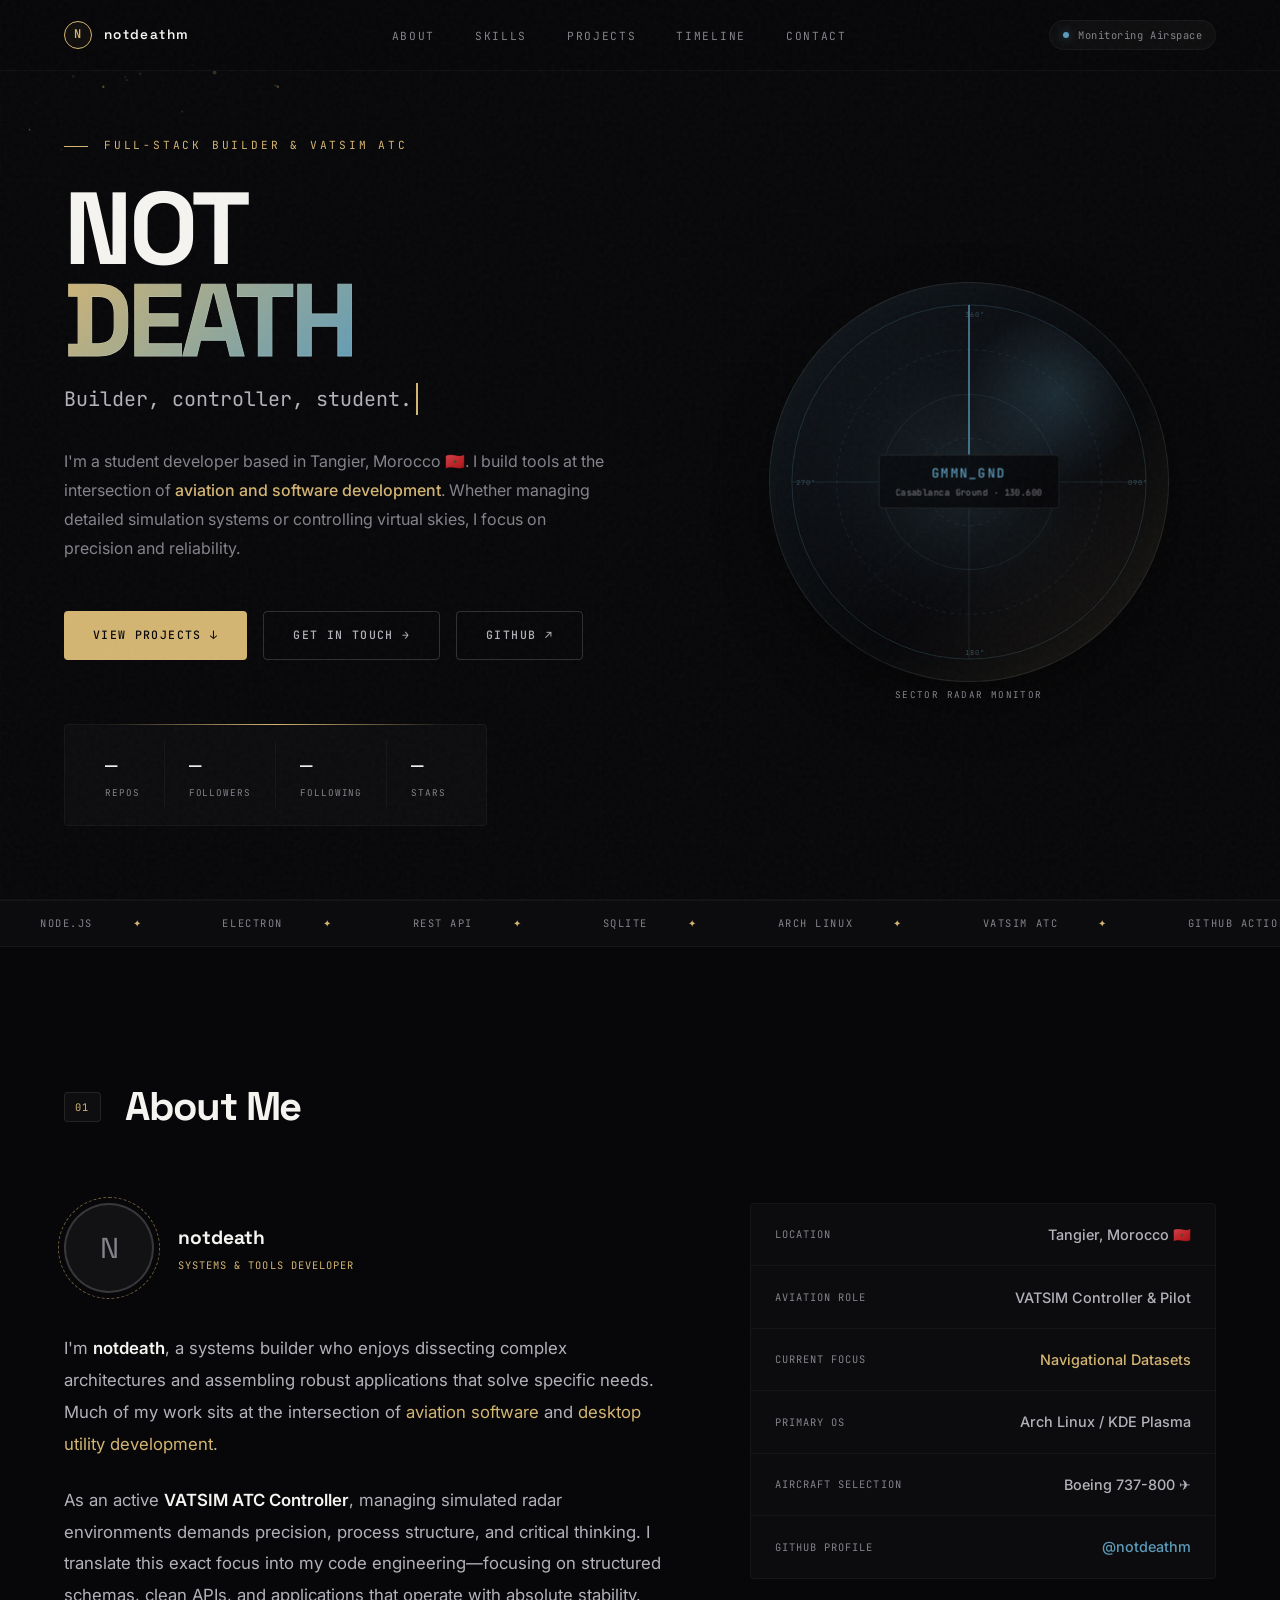
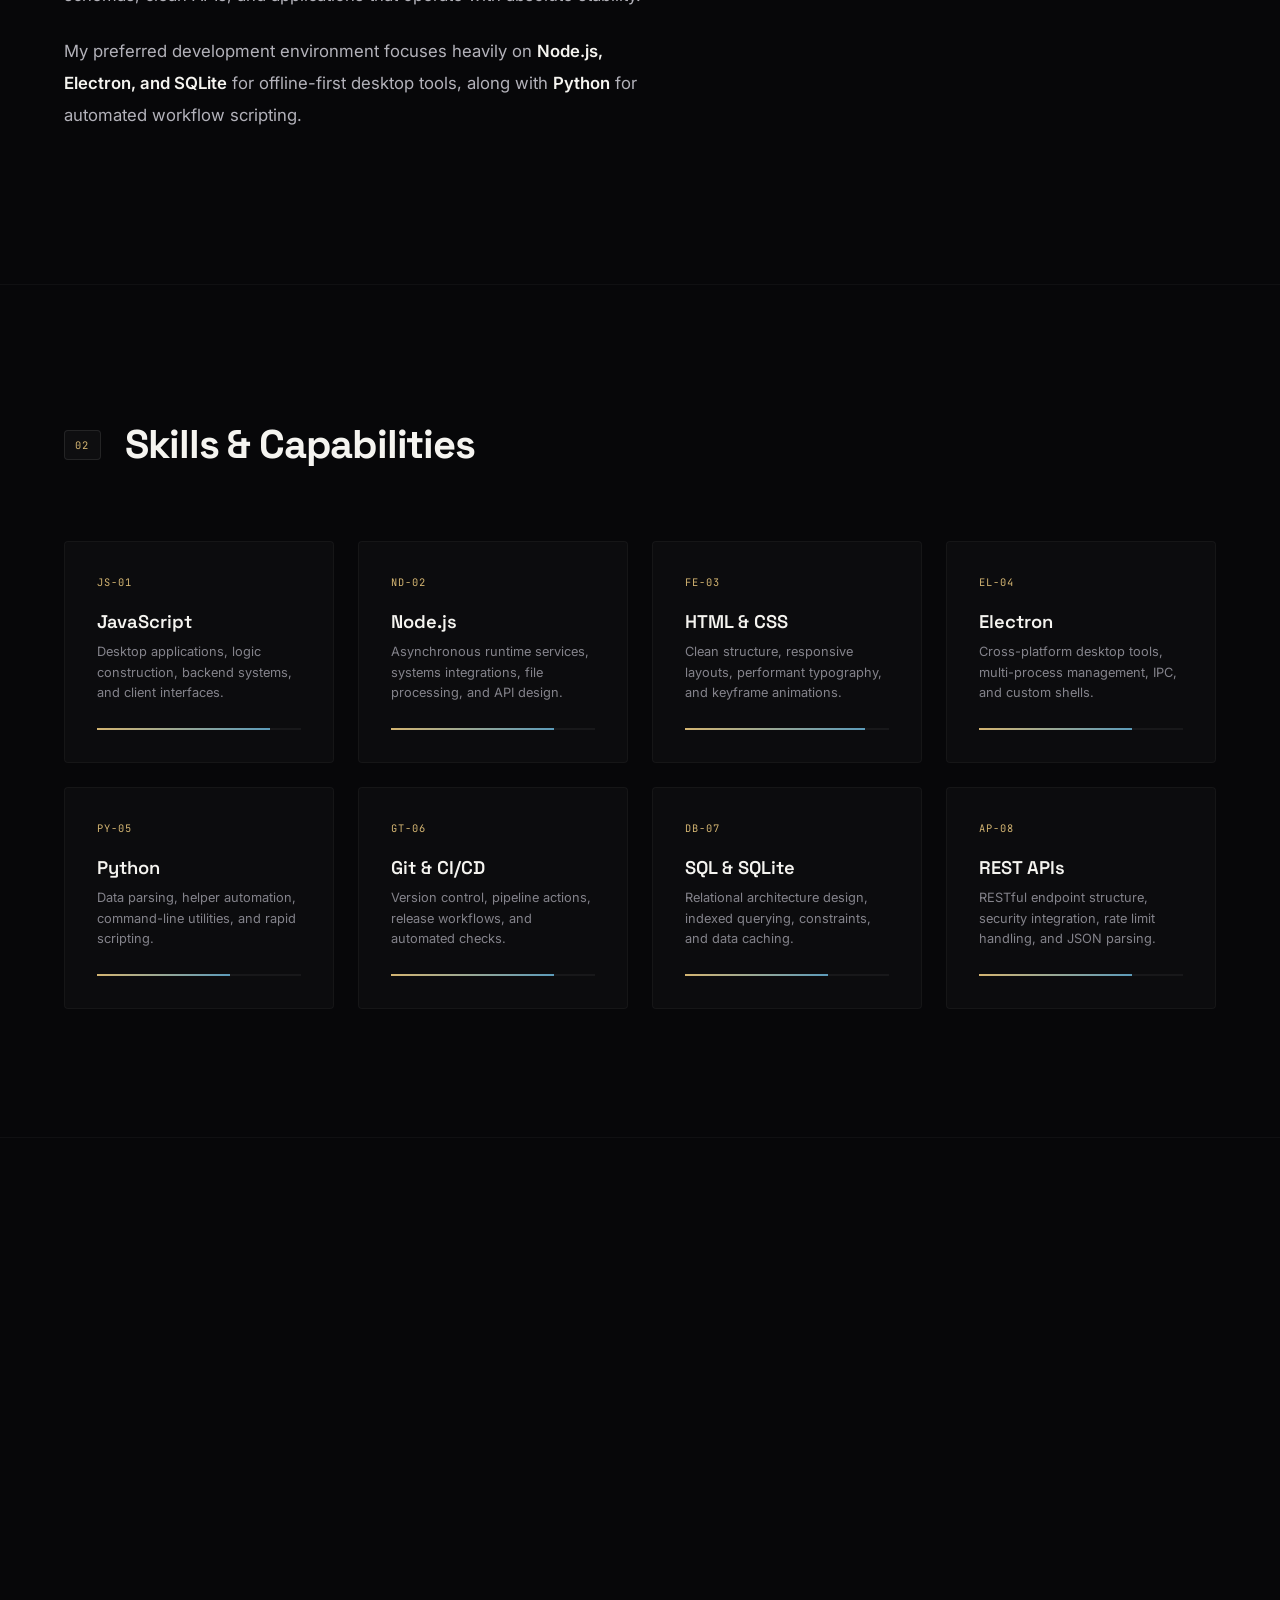
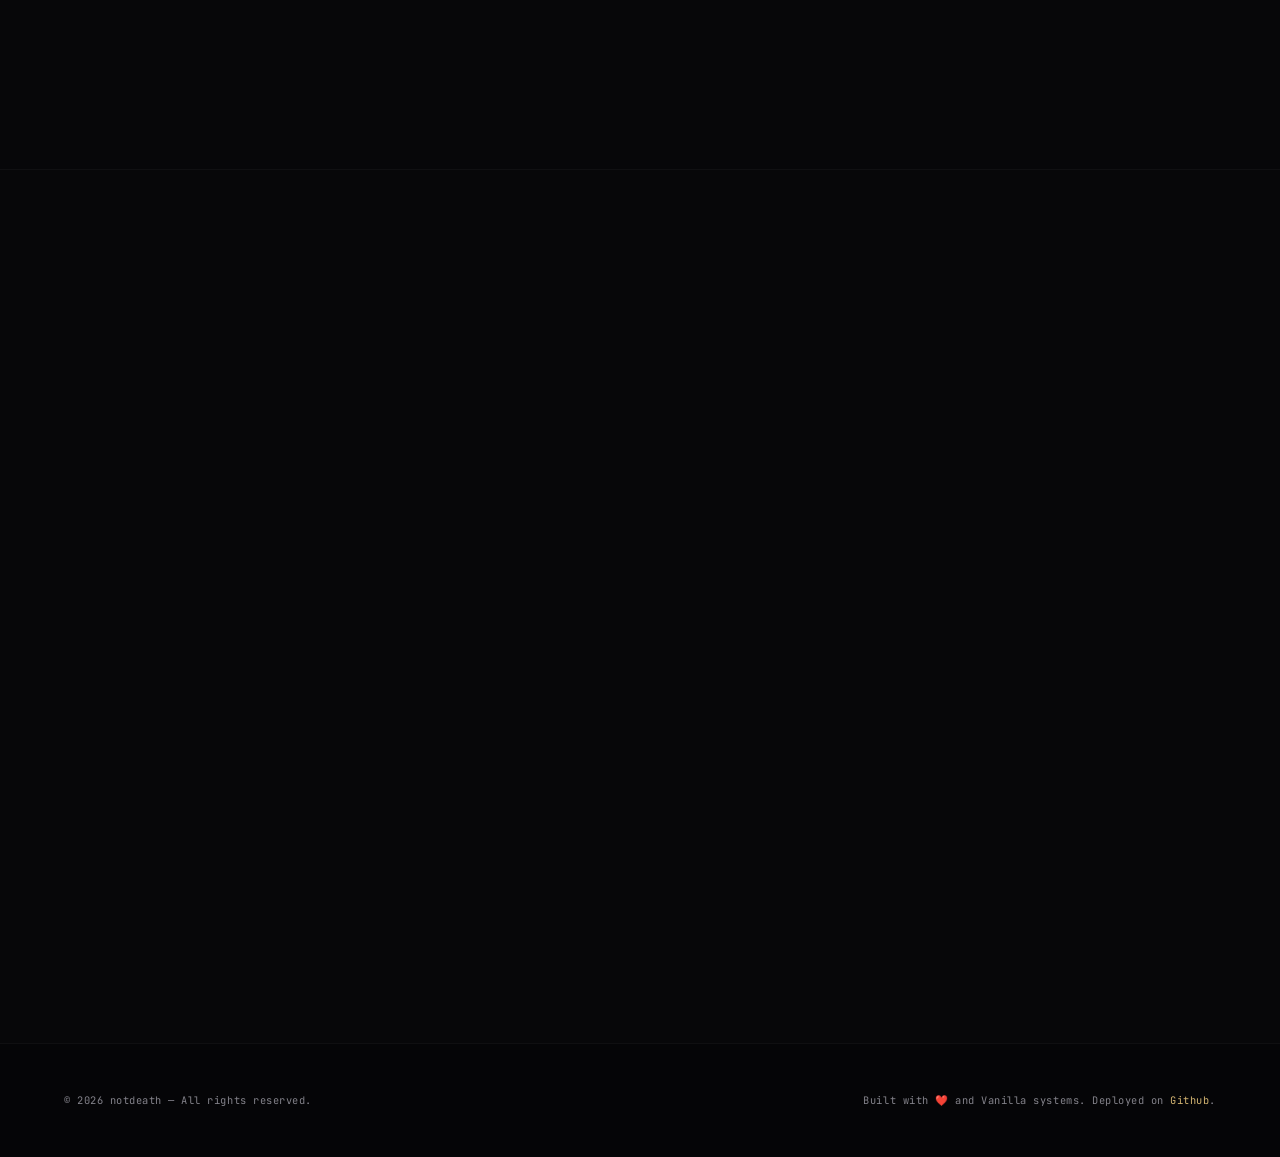
==== commit 0f85063a: "Update index.html changed my tag it had a problem" ====
--- a/index.html
+++ b/index.html
@@ -20,13 +20,13 @@
 <link href="https://fonts.googleapis.com/css2?family=Inter:wght@300;400;500;600;700&family=Space+Grotesk:wght@400;500;600;700&family=JetBrains+Mono:wght@300;400;500&display=swap" rel="stylesheet">
 
 <!-- Google tag (gtag.js) -->
-<script async src="https://www.googletagmanager.com/gtag/js?id=G-1S0R7KMVEH"></script>
+<script async src="https://www.googletagmanager.com/gtag/js?id=G-TZQLCC0LL8"></script>
 <script>
   window.dataLayer = window.dataLayer || [];
   function gtag(){dataLayer.push(arguments);}
   gtag('js', new Date());
 
-  gtag('config', 'G-1S0R7KMVEH');
+  gtag('config', 'G-TZQLCC0LL8');
 </script>
 
 <!-- Vercel Web Analytics -->
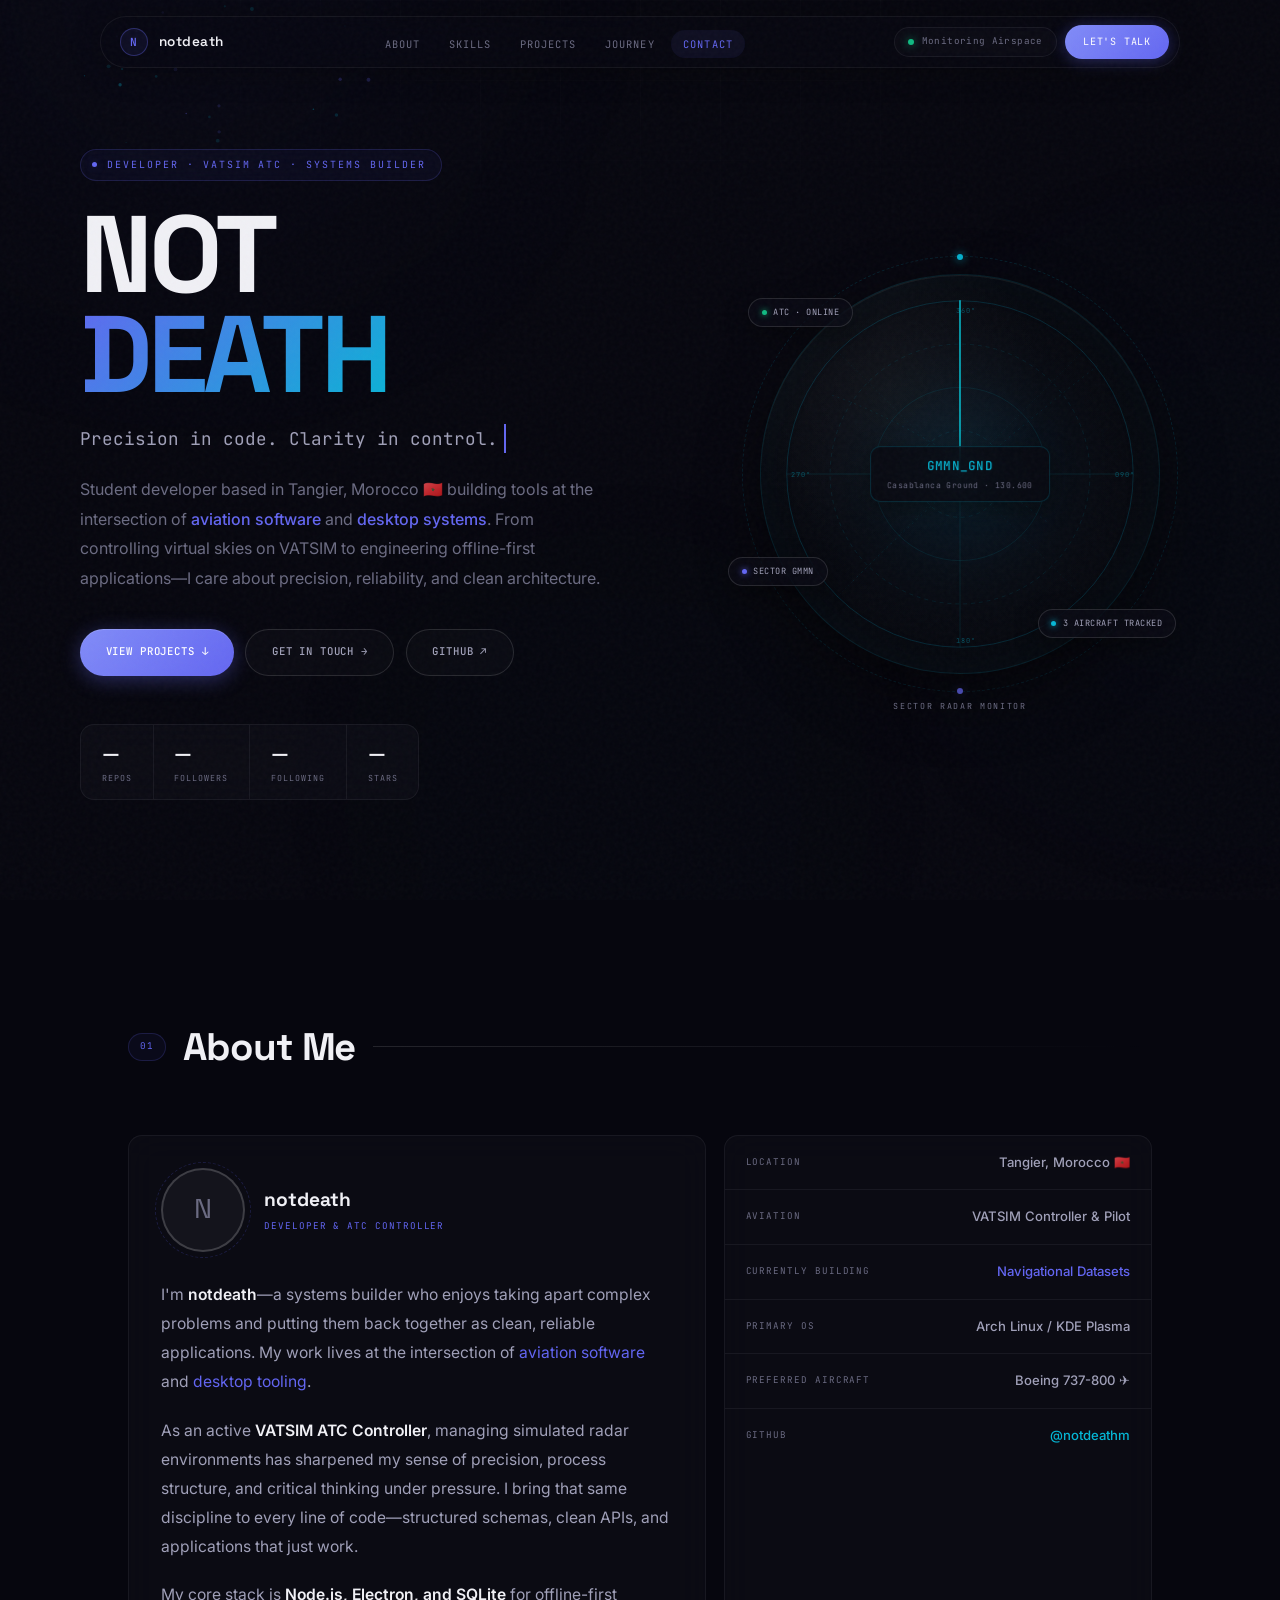
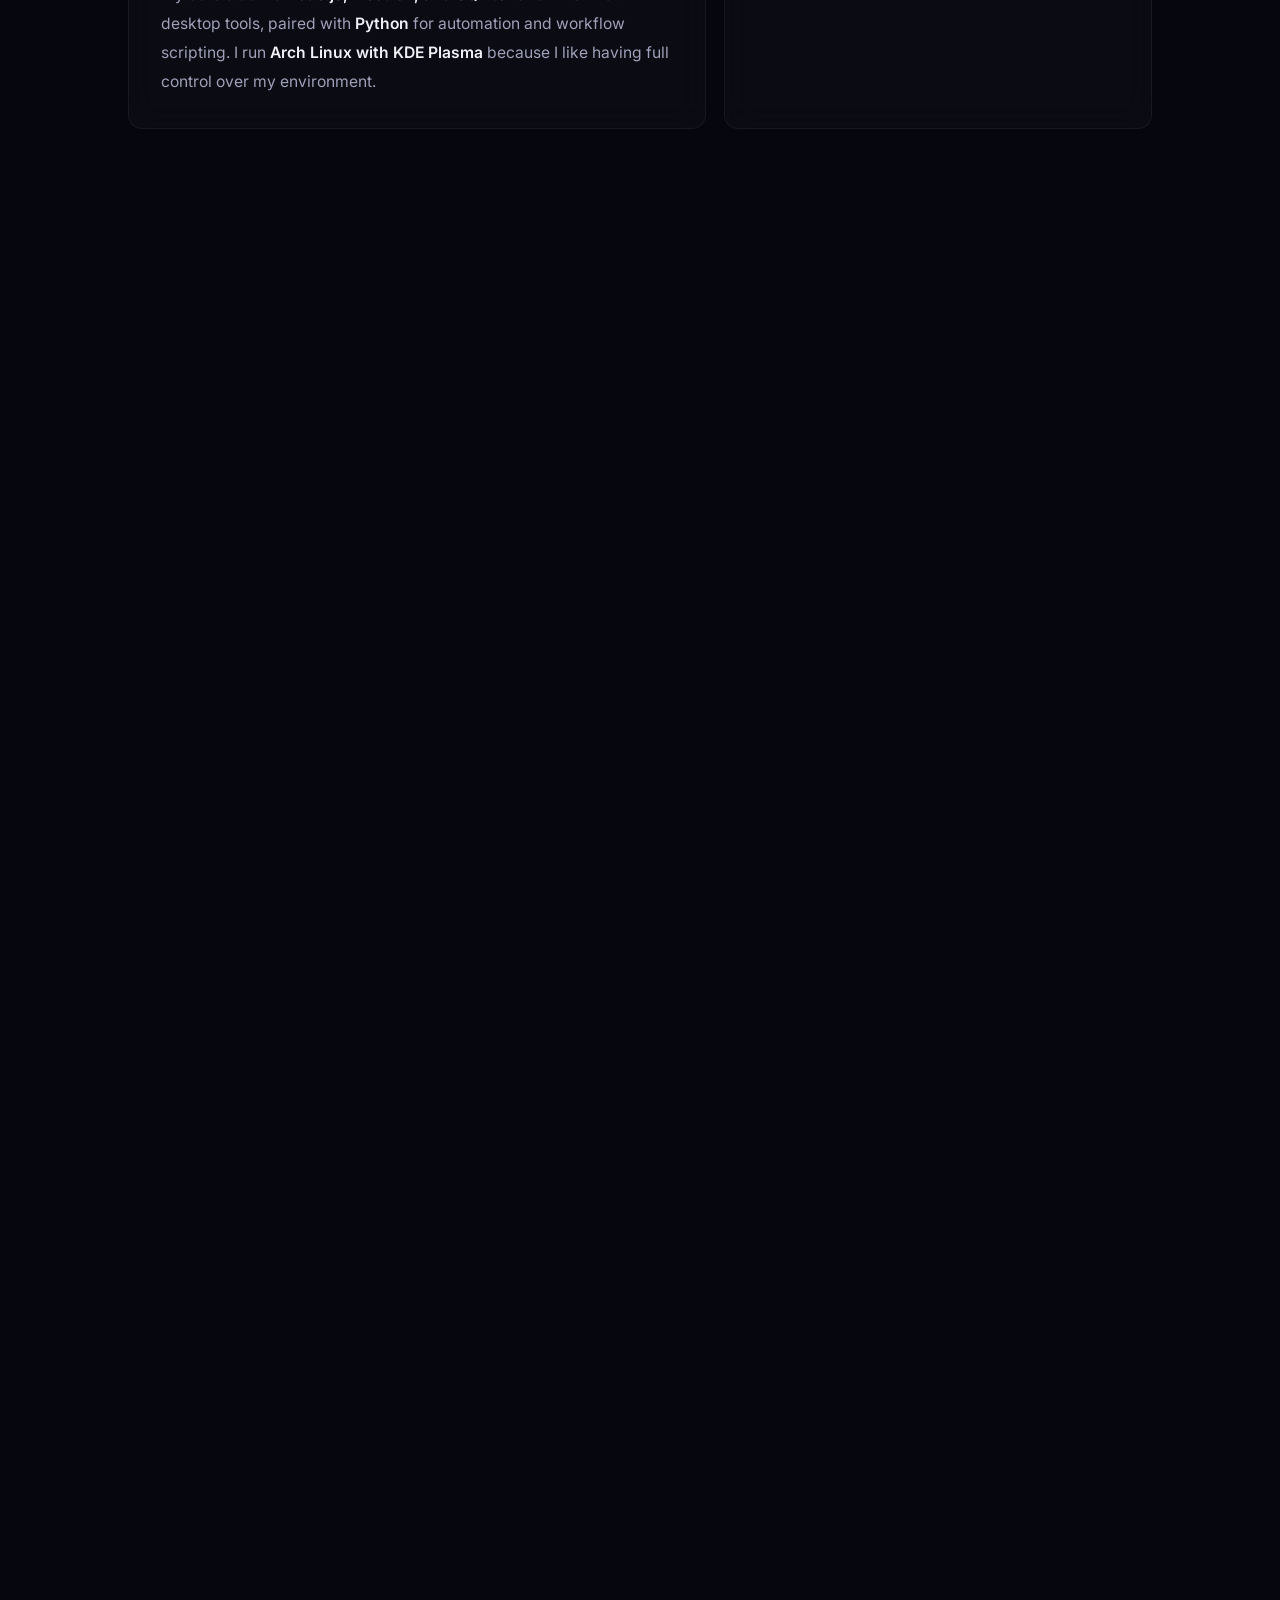
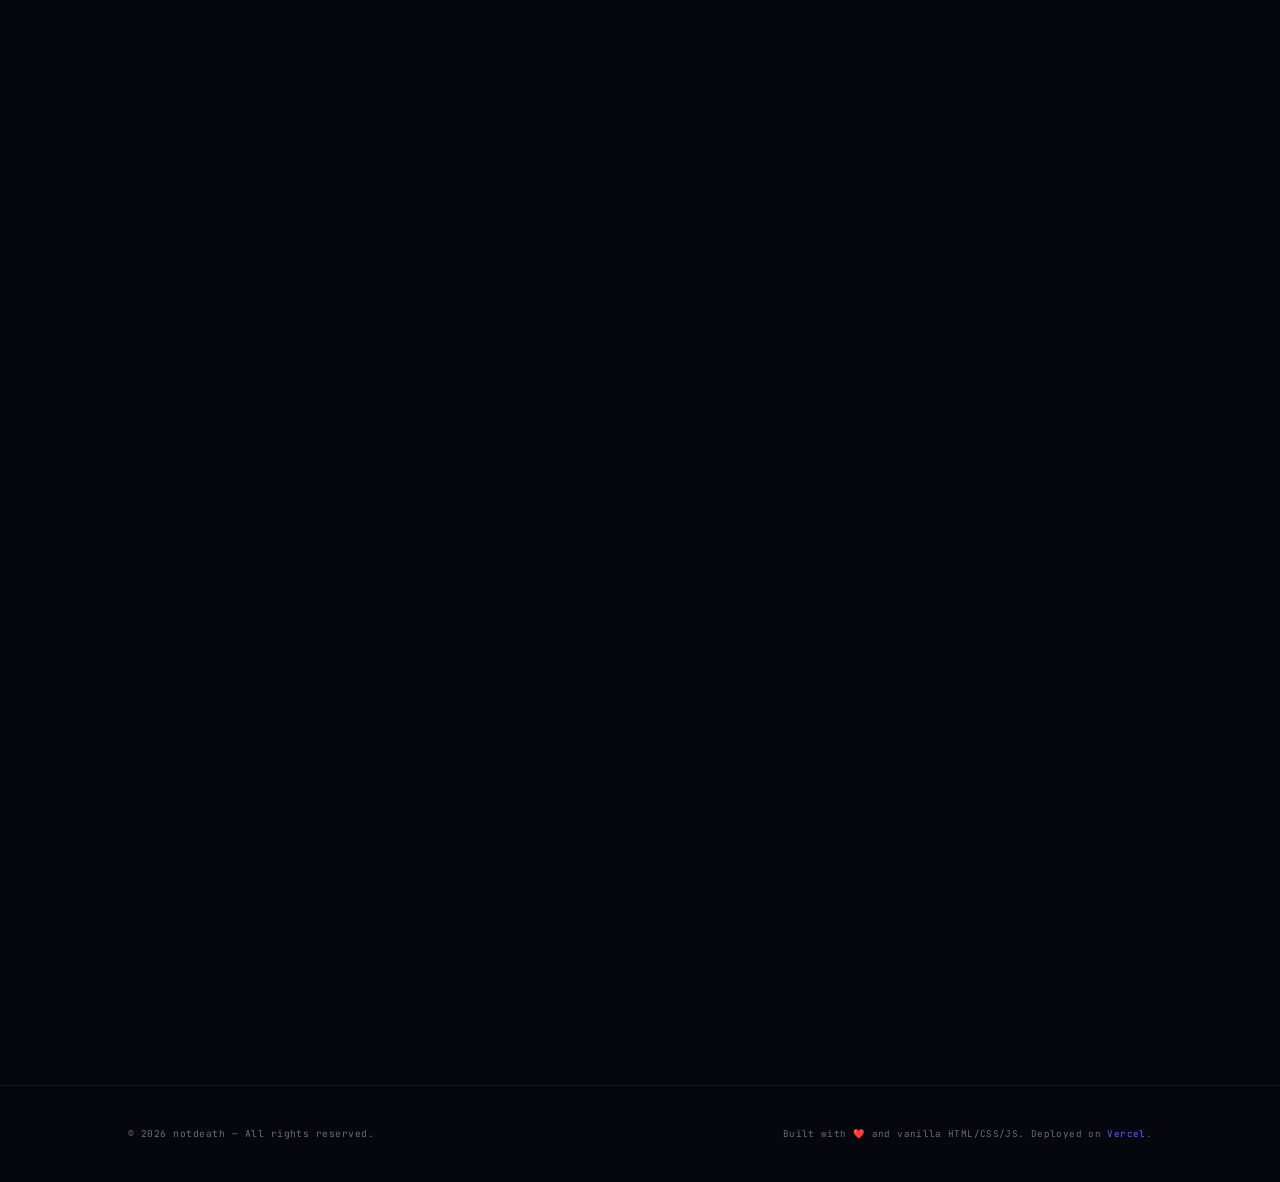
==== commit 6e7eadb9: "New design — complete UI/UX overhaul Replaced the entire Aurora Glass theme with a modern "Monolith"" ====
--- a/index.html
+++ b/index.html
@@ -3,14 +3,15 @@
 <head>
 <meta charset="UTF-8">
 <meta name="viewport" content="width=device-width, initial-scale=1.0">
-<title>notdeath | Developer & VATSIM ATC</title>
+<title>notdeath — Developer & VATSIM ATC</title>
 <link rel="icon" type="image/png" href="assets/icon.png">
-<meta name="description" content="Portfolio of notdeath - Full-stack developer and VATSIM ATC controller based in Tangier, Morocco. Building tools at the intersection of aviation and software.">
+<meta name="description" content="Portfolio of notdeath — full-stack developer and VATSIM ATC controller based in Tangier, Morocco. Building offline-first desktop tools at the intersection of aviation and software.">
+<meta name="theme-color" content="#06060e">
 
 <!-- Open Graph / SEO -->
 <meta property="og:type" content="website">
-<meta property="og:title" content="notdeath | Developer & VATSIM ATC">
-<meta property="og:description" content="Aviation-inspired software development. Student builder based in Tangier, Morocco.">
+<meta property="og:title" content="notdeath — Developer & VATSIM ATC">
+<meta property="og:description" content="Aviation-inspired software development. Offline-first desktop systems built from Tangier, Morocco.">
 <meta property="og:url" content="https://notdeath.vercel.app/">
 <meta property="og:image" content="https://notdeath.vercel.app/assets/Desktop/Portfolio%201.png">
 
@@ -20,13 +21,12 @@
 <link href="https://fonts.googleapis.com/css2?family=Inter:wght@300;400;500;600;700&family=Space+Grotesk:wght@400;500;600;700&family=JetBrains+Mono:wght@300;400;500&display=swap" rel="stylesheet">
 
 <!-- Google tag (gtag.js) -->
-<script async src="https://www.googletagmanager.com/gtag/js?id=G-TZQLCC0LL8"></script>
+<script async src="https://www.googletagmanager.com/gtag/js?id=G-1S0R7KMVEH"></script>
 <script>
   window.dataLayer = window.dataLayer || [];
   function gtag(){dataLayer.push(arguments);}
   gtag('js', new Date());
-
-  gtag('config', 'G-TZQLCC0LL8');
+  gtag('config', 'G-1S0R7KMVEH');
 </script>
 
 <!-- Vercel Web Analytics -->
@@ -36,7 +36,9 @@
 <script defer src="/_vercel/insights/script.js"></script>
 
 <style>
-/* ── RESET & BASE SYSTEM ── */
+/* ══════════════════════════════════════════════════════════════════════════════
+   RESET & DESIGN TOKENS — "Monolith" system
+   ══════════════════════════════════════════════════════════════════════════════ */
 *, *::before, *::after {
   box-sizing: border-box;
   margin: 0;
@@ -44,42 +46,54 @@
 }
 
 :root {
-  /* Premium Dark Theme */
-  --bg: #070709;
-  --bg-card: #0c0c0e;
-  --bg-hover: #121215;
-  --bg-badge: rgba(255, 255, 255, 0.03);
-  
-  /* Borders */
-  --border: rgba(255, 255, 255, 0.04);
-  --border-hover: rgba(255, 255, 255, 0.09);
-  --border-active: rgba(255, 255, 255, 0.16);
-  
-  /* Text Palette */
-  --text-primary: #f5f4f0;
-  --text-muted: #84838b;
-  --text-dim: #b3b2ba;
-  
-  /* Accent Colors */
-  --accent-gold: #d4b572;
-  --accent-gold-rgb: 212, 181, 114;
-  --accent-blue: #5c9bba;
-  --accent-blue-rgb: 92, 155, 186;
-  --accent-radar: #4ca6c6;
-  
-  /* Fonts */
+  --bg: #06060e;
+  --bg-subtle: #0c0c16;
+  --bg-card: rgba(14, 14, 24, 0.65);
+  --bg-card-hover: rgba(18, 18, 32, 0.8);
+
+  --border: rgba(255, 255, 255, 0.06);
+  --border-hover: rgba(255, 255, 255, 0.12);
+  --border-active: rgba(255, 255, 255, 0.18);
+
+  --text-primary: #f0f0f5;
+  --text-secondary: #a0a0b8;
+  --text-muted: #6b6b82;
+
+  --accent: #6366f1;
+  --accent-rgb: 99, 102, 241;
+  --accent-glow: rgba(99, 102, 241, 0.35);
+  --cyan: #06b6d4;
+  --cyan-rgb: 6, 182, 212;
+  --emerald: #10b981;
+  --emerald-rgb: 16, 185, 129;
+  --rose: #f43f5e;
+  --rose-rgb: 244, 63, 94;
+
+  --grad-hero: linear-gradient(135deg, #6366f1 0%, #06b6d4 50%, #10b981 100%);
+  --grad-btn: linear-gradient(135deg, #818cf8 0%, #6366f1 100%);
+  --grad-card: linear-gradient(180deg, rgba(99,102,241,0.06) 0%, transparent 60%);
+
   --font-sans: 'Inter', -apple-system, BlinkMacSystemFont, "Segoe UI", Roboto, sans-serif;
   --font-display: 'Space Grotesk', system-ui, sans-serif;
   --font-mono: 'JetBrains Mono', monospace;
-  
-  /* Transitions */
-  --transition: all 0.3s cubic-bezier(0.16, 1, 0.3, 1);
-  --transition-fast: all 0.15s ease;
+
+  --radius-xl: 20px;
+  --radius-lg: 14px;
+  --radius-md: 10px;
+  --radius-sm: 8px;
+  --radius-full: 100px;
+
+  --ease: cubic-bezier(0.16, 1, 0.3, 1);
+  --ease-out: cubic-bezier(0.33, 1, 0.68, 1);
+  --transition: all 0.4s var(--ease);
+  --transition-fast: all 0.2s var(--ease);
+
+  --container: 1120px;
 }
 
 html {
   scroll-behavior: smooth;
-  scroll-padding-top: 80px;
+  scroll-padding-top: 90px;
   background: var(--bg);
 }
 
@@ -87,204 +101,380 @@
   background: var(--bg);
   color: var(--text-primary);
   font-family: var(--font-sans);
-  line-height: 1.6;
+  line-height: 1.65;
   overflow-x: hidden;
   -webkit-font-smoothing: antialiased;
-}
-
-/* Custom Scrollbar */
-::-webkit-scrollbar {
-  width: 8px;
-}
-::-webkit-scrollbar-track {
-  background: var(--bg);
-}
-::-webkit-scrollbar-thumb {
-  background: #1c1c22;
-  border-radius: 4px;
-}
-::-webkit-scrollbar-thumb:hover {
-  background: #2a2a33;
-}
-
-/* ── LAYOUT DECORATIONS (GRAIN & GRID) ── */
+  -moz-osx-font-smoothing: grayscale;
+}
+
+::selection {
+  background: rgba(var(--accent-rgb), 0.3);
+  color: #fff;
+}
+
+::-webkit-scrollbar { width: 8px; }
+::-webkit-scrollbar-track { background: var(--bg); }
+::-webkit-scrollbar-thumb { background: #1a1a2e; border-radius: 8px; }
+::-webkit-scrollbar-thumb:hover { background: #252542; }
+
+.container {
+  max-width: var(--container);
+  margin: 0 auto;
+  padding: 0 clamp(1.25rem, 4vw, 3rem);
+}
+
+/* ── GRAIN OVERLAY ── */
 body::before {
   content: '';
   position: fixed;
   inset: 0;
-  background-image: url("data:image/svg+xml,%3Csvg viewBox='0 0 256 256' xmlns='http://www.w3.org/2000/svg'%3E%3Cfilter id='n'%3E%3CfeTurbulence type='fractalNoise' baseFrequency='0.8' numOctaves='3' stitchTiles='stitch'/%3E%3C/filter%3E%3Crect width='100%25' height='100%25' filter='url(%23n)' opacity='0.03'/%3E%3C/svg%3E");
+  background-image: url("data:image/svg+xml,%3Csvg viewBox='0 0 256 256' xmlns='http://www.w3.org/2000/svg'%3E%3Cfilter id='n'%3E%3CfeTurbulence type='fractalNoise' baseFrequency='0.85' numOctaves='3' stitchTiles='stitch'/%3E%3C/filter%3E%3Crect width='100%25' height='100%25' filter='url(%23n)' opacity='0.03'/%3E%3C/svg%3E");
   pointer-events: none;
-  z-index: 9999;
-}
-
-body::after {
-  content: '';
+  z-index: 9998;
+}
+
+/* ── AMBIENT BACKGROUND ── */
+.ambient {
   position: fixed;
   inset: 0;
+  z-index: 0;
+  overflow: hidden;
+  pointer-events: none;
+}
+
+.ambient-orb {
+  position: absolute;
+  border-radius: 50%;
+  filter: blur(140px);
+  will-change: transform;
+}
+
+.ambient-orb.orb-1 {
+  width: 50vw;
+  height: 50vw;
+  top: -25vw;
+  left: -10vw;
+  background: radial-gradient(circle, rgba(var(--accent-rgb), 0.08) 0%, transparent 60%);
+  animation: float-orb 30s ease-in-out infinite alternate;
+}
+
+.ambient-orb.orb-2 {
+  width: 40vw;
+  height: 40vw;
+  top: 30vh;
+  right: -15vw;
+  background: radial-gradient(circle, rgba(var(--cyan-rgb), 0.06) 0%, transparent 60%);
+  animation: float-orb 35s ease-in-out infinite alternate-reverse;
+}
+
+.ambient-orb.orb-3 {
+  width: 35vw;
+  height: 35vw;
+  bottom: -15vh;
+  left: 30vw;
+  background: radial-gradient(circle, rgba(var(--emerald-rgb), 0.05) 0%, transparent 60%);
+  animation: float-orb 40s ease-in-out infinite alternate;
+}
+
+@keyframes float-orb {
+  0% { transform: translate(0, 0) scale(1); }
+  100% { transform: translate(5vw, -4vh) scale(1.1); }
+}
+
+/* Subtle grid */
+.grid-bg {
+  position: fixed;
+  inset: 0;
+  z-index: 0;
+  pointer-events: none;
   background-image:
-    linear-gradient(rgba(255, 255, 255, 0.008) 1px, transparent 1px),
-    linear-gradient(90deg, rgba(255, 255, 255, 0.008) 1px, transparent 1px);
-  background-size: 60px 60px;
+    linear-gradient(rgba(255,255,255,0.01) 1px, transparent 1px),
+    linear-gradient(90deg, rgba(255,255,255,0.01) 1px, transparent 1px);
+  background-size: 80px 80px;
+  mask-image: radial-gradient(ellipse 80% 50% at 50% 0%, black 20%, transparent 70%);
+  -webkit-mask-image: radial-gradient(ellipse 80% 50% at 50% 0%, black 20%, transparent 70%);
+}
+
+/* ── SCROLL PROGRESS ── */
+.scroll-progress {
+  position: fixed;
+  top: 0;
+  left: 0;
+  height: 2px;
+  background: var(--grad-hero);
+  z-index: 10001;
+  width: 0%;
+  transition: width 0.1s linear;
   pointer-events: none;
-  z-index: 0;
-}
-
-/* ── PREMIUM LIQUID GLASS NAVIGATION ── */
+}
+
+/* ══════════════════════════════════════════════════════════════════════════════
+   NAVIGATION
+   ══════════════════════════════════════════════════════════════════════════════ */
 nav {
   position: fixed;
   top: 0;
   left: 0;
   right: 0;
   z-index: 1000;
+  padding: 1rem clamp(1rem, 3vw, 2.5rem);
+  display: flex;
+  justify-content: center;
+}
+
+.nav-dock {
+  width: min(100%, 1080px);
   display: flex;
   justify-content: space-between;
   align-items: center;
-  padding: 1.25rem 4rem;
-  background: rgba(7, 7, 9, 0.75);
-  backdrop-filter: blur(20px);
-  -webkit-backdrop-filter: blur(20px);
-  border-bottom: 1px solid var(--border);
+  gap: 1.5rem;
+  padding: 0.5rem 0.6rem 0.5rem 1.2rem;
+  background: rgba(8, 8, 16, 0.6);
+  backdrop-filter: blur(20px) saturate(150%);
+  -webkit-backdrop-filter: blur(20px) saturate(150%);
+  border: 1px solid var(--border);
+  border-radius: var(--radius-full);
+  box-shadow: 0 4px 30px rgba(0, 0, 0, 0.3);
   transition: var(--transition);
 }
 
-nav.scrolled {
-  padding: 0.9rem 4rem;
-  border-bottom: 1px solid var(--border-hover);
-  background: rgba(7, 7, 9, 0.85);
+nav.scrolled .nav-dock {
+  background: rgba(6, 6, 14, 0.85);
+  border-color: var(--border-hover);
+  box-shadow: 0 8px 40px rgba(0, 0, 0, 0.5);
 }
 
 .nav-logo {
   font-family: var(--font-display);
   font-size: 0.85rem;
   font-weight: 600;
-  letter-spacing: 0.1em;
+  letter-spacing: 0.04em;
   color: var(--text-primary);
   text-decoration: none;
   display: flex;
   align-items: center;
-  gap: 0.75rem;
-  transition: var(--transition);
-}
-
-.nav-logo:hover {
-  opacity: 0.9;
-}
+  gap: 0.65rem;
+  transition: var(--transition-fast);
+  z-index: 10;
+}
+
+.nav-logo:hover { opacity: 0.8; }
 
 .nav-logo img {
   width: 28px;
   height: 28px;
   border-radius: 50%;
-  border: 1px solid var(--accent-gold);
+  border: 1px solid var(--border-hover);
   object-fit: cover;
   display: none;
 }
 
-.nav-logo img.loaded {
-  display: block;
-}
+.nav-logo img.loaded { display: block; }
 
 .nav-logo .logo-mark {
   width: 28px;
   height: 28px;
   border-radius: 50%;
-  border: 1px solid var(--accent-gold);
+  border: 1px solid rgba(var(--accent-rgb), 0.35);
   display: flex;
   align-items: center;
   justify-content: center;
   font-family: var(--font-mono);
-  font-size: 0.75rem;
-  color: var(--accent-gold);
-  background: rgba(212, 181, 114, 0.05);
+  font-size: 0.7rem;
+  color: var(--accent);
+  background: rgba(var(--accent-rgb), 0.08);
 }
 
 .nav-links {
   display: flex;
-  gap: 2.5rem;
+  gap: 0.2rem;
   list-style: none;
+  align-items: center;
 }
 
 .nav-links a {
   font-family: var(--font-mono);
-  font-size: 0.7rem;
-  letter-spacing: 0.15em;
+  font-size: 0.65rem;
+  letter-spacing: 0.1em;
   color: var(--text-muted);
   text-decoration: none;
   text-transform: uppercase;
-  transition: var(--transition);
-  position: relative;
-  padding: 0.25rem 0;
-}
-
-.nav-links a::after {
-  content: '';
-  position: absolute;
-  bottom: 0;
-  left: 0;
-  right: 0;
-  height: 1px;
-  background: var(--accent-gold);
-  transform: scaleX(0);
-  transition: var(--transition);
-  transform-origin: right;
+  transition: var(--transition-fast);
+  padding: 0.45rem 0.8rem;
+  border-radius: var(--radius-full);
 }
 
 .nav-links a:hover {
   color: var(--text-primary);
-}
-
-.nav-links a:hover::after {
-  transform: scaleX(1);
-  transform-origin: left;
+  background: rgba(255, 255, 255, 0.04);
 }
 
 .nav-links a.active {
-  color: var(--accent-gold);
-}
-
-.nav-links a.active::after {
-  transform: scaleX(1);
-  background: var(--accent-gold);
+  color: var(--accent);
+  background: rgba(var(--accent-rgb), 0.08);
+}
+
+.nav-cta {
+  font-family: var(--font-mono);
+  font-size: 0.63rem;
+  letter-spacing: 0.08em;
+  text-transform: uppercase;
+  color: #fff;
+  text-decoration: none;
+  padding: 0.55rem 1.15rem;
+  border-radius: var(--radius-full);
+  background: var(--grad-btn);
+  box-shadow: 0 2px 16px var(--accent-glow);
+  transition: var(--transition-fast);
+  white-space: nowrap;
+}
+
+.nav-cta:hover {
+  transform: translateY(-1px);
+  box-shadow: 0 6px 24px var(--accent-glow);
 }
 
 .nav-status {
   display: flex;
   align-items: center;
-  gap: 0.6rem;
-  font-family: var(--font-mono);
-  font-size: 0.65rem;
+  gap: 0.5rem;
+  font-family: var(--font-mono);
+  font-size: 0.58rem;
   color: var(--text-muted);
-  letter-spacing: 0.05em;
-  padding: 0.35rem 0.8rem;
-  background: var(--bg-badge);
+  letter-spacing: 0.04em;
+  padding: 0.38rem 0.8rem;
+  background: rgba(255,255,255,0.02);
   border: 1px solid var(--border);
-  border-radius: 20px;
+  border-radius: var(--radius-full);
 }
 
 .status-dot {
   width: 6px;
   height: 6px;
   border-radius: 50%;
-  background: var(--accent-blue);
-  box-shadow: 0 0 10px rgba(92, 155, 186, 0.6);
-  animation: pulse-dot 2s cubic-bezier(0.4, 0, 0.6, 1) infinite;
-}
-
-@keyframes pulse-dot {
+  background: var(--emerald);
+  box-shadow: 0 0 8px rgba(var(--emerald-rgb), 0.7);
+  animation: pulse 2.5s ease-in-out infinite;
+}
+
+@keyframes pulse {
   0%, 100% { opacity: 1; transform: scale(1); }
-  50% { opacity: 0.4; transform: scale(0.9); }
-}
-
-/* ── HERO SECTION ── */
+  50% { opacity: 0.5; transform: scale(0.85); }
+}
+
+/* Hamburger */
+.nav-hamburger {
+  display: none;
+  flex-direction: column;
+  gap: 5px;
+  cursor: pointer;
+  z-index: 10;
+  background: rgba(255,255,255,0.03);
+  border: 1px solid var(--border);
+  border-radius: var(--radius-full);
+  padding: 10px 9px;
+}
+
+.nav-hamburger span {
+  display: block;
+  width: 17px;
+  height: 2px;
+  background: var(--text-secondary);
+  border-radius: 2px;
+  transition: var(--transition);
+  transform-origin: center;
+}
+
+.nav-hamburger.active span:nth-child(1) { transform: rotate(45deg) translate(5px, 5px); }
+.nav-hamburger.active span:nth-child(2) { opacity: 0; transform: scaleX(0); }
+.nav-hamburger.active span:nth-child(3) { transform: rotate(-45deg) translate(5px, -5px); }
+
+/* Mobile nav */
+.mobile-nav-overlay {
+  position: fixed;
+  inset: 0;
+  background: rgba(6, 6, 14, 0.6);
+  backdrop-filter: blur(8px);
+  -webkit-backdrop-filter: blur(8px);
+  z-index: 999;
+  opacity: 0;
+  pointer-events: none;
+  transition: opacity 0.3s ease;
+}
+
+.mobile-nav-overlay.active { opacity: 1; pointer-events: auto; }
+
+.mobile-nav-panel {
+  position: fixed;
+  top: 0;
+  right: 0;
+  bottom: 0;
+  width: min(300px, 85vw);
+  background: rgba(8, 8, 18, 0.97);
+  backdrop-filter: blur(24px);
+  -webkit-backdrop-filter: blur(24px);
+  border-left: 1px solid var(--border);
+  z-index: 1001;
+  padding: 6rem 2rem 2rem;
+  transform: translateX(100%);
+  transition: transform 0.4s var(--ease);
+  visibility: hidden;
+}
+
+.mobile-nav-panel.active { transform: translateX(0); visibility: visible; }
+
+.mobile-nav-panel a.mobile-nav-link {
+  display: flex;
+  justify-content: space-between;
+  align-items: center;
+  font-family: var(--font-mono);
+  font-size: 0.78rem;
+  letter-spacing: 0.12em;
+  text-transform: uppercase;
+  color: var(--text-muted);
+  text-decoration: none;
+  padding: 1rem 0.25rem;
+  border-bottom: 1px solid var(--border);
+  transition: var(--transition-fast);
+}
+
+.mobile-nav-panel a.mobile-nav-link::after {
+  content: '→';
+  opacity: 0;
+  transition: var(--transition-fast);
+}
+
+.mobile-nav-panel a.mobile-nav-link:hover,
+.mobile-nav-panel a.mobile-nav-link.active {
+  color: var(--accent);
+  padding-left: 0.6rem;
+}
+
+.mobile-nav-panel a.mobile-nav-link:hover::after,
+.mobile-nav-panel a.mobile-nav-link.active::after { opacity: 1; }
+
+.mobile-nav-status {
+  margin-top: 2.5rem;
+  display: flex;
+  align-items: center;
+  gap: 0.55rem;
+  font-family: var(--font-mono);
+  font-size: 0.58rem;
+  color: var(--text-muted);
+  letter-spacing: 0.04em;
+}
+
+/* ══════════════════════════════════════════════════════════════════════════════
+   HERO
+   ══════════════════════════════════════════════════════════════════════════════ */
 .hero {
-  min-height: 100vh;
+  min-height: 100svh;
   display: grid;
   grid-template-columns: 1.2fr 1fr;
   align-items: center;
-  padding: 8rem 4rem 4rem;
+  padding: 8rem 0 5rem;
   position: relative;
-  border-bottom: 1px solid var(--border);
-  gap: 4rem;
-  overflow: hidden;
+  gap: clamp(2rem, 5vw, 5rem);
 }
 
 #particles-canvas {
@@ -301,276 +491,309 @@
 
 .hero-eyebrow {
   font-family: var(--font-mono);
-  font-size: 0.7rem;
-  letter-spacing: 0.25em;
-  color: var(--accent-gold);
+  font-size: 0.62rem;
+  letter-spacing: 0.2em;
+  color: var(--accent);
   text-transform: uppercase;
-  margin-bottom: 1.75rem;
-  display: flex;
+  margin-bottom: 1.5rem;
+  display: inline-flex;
   align-items: center;
-  gap: 1rem;
+  gap: 0.6rem;
+  padding: 0.4rem 0.9rem 0.4rem 0.7rem;
+  border-radius: var(--radius-full);
+  border: 1px solid rgba(var(--accent-rgb), 0.2);
+  background: rgba(var(--accent-rgb), 0.05);
+  backdrop-filter: blur(10px);
+  opacity: 0;
+  transform: translateY(14px);
+  animation: fade-up 0.7s var(--ease) 0.15s forwards;
 }
 
 .hero-eyebrow::before {
   content: '';
-  width: 24px;
-  height: 1px;
-  background: var(--accent-gold);
+  width: 5px;
+  height: 5px;
+  border-radius: 50%;
+  background: var(--accent);
+  box-shadow: 0 0 8px var(--accent-glow);
+  animation: pulse 2.5s ease-in-out infinite;
 }
 
 .hero-name {
   font-family: var(--font-display);
-  font-weight: 800;
-  font-size: clamp(3.5rem, 8vw, 8rem);
-  line-height: 0.9;
+  font-weight: 700;
+  font-size: clamp(3.2rem, 8.5vw, 7rem);
+  line-height: 0.92;
   letter-spacing: -0.04em;
   color: var(--text-primary);
-  margin-bottom: 1rem;
-}
-
-.hero-name .name-stroke {
-  -webkit-text-stroke: 1px rgba(255, 255, 255, 0.15);
-  color: transparent;
-  background: linear-gradient(135deg, var(--accent-gold) 0%, var(--accent-blue) 100%);
+  margin-bottom: 1.2rem;
+  opacity: 0;
+  transform: translateY(20px);
+  animation: fade-up 0.8s var(--ease) 0.3s forwards;
+}
+
+.hero-name .name-gradient {
+  background: var(--grad-hero);
+  background-size: 200% 200%;
   -webkit-background-clip: text;
   background-clip: text;
-  transition: var(--transition);
-}
-
-.hero-name:hover .name-stroke {
-  -webkit-text-stroke: 1px transparent;
-  color: var(--text-primary);
+  color: transparent;
+  animation: gradient-shift 6s ease-in-out infinite;
+}
+
+@keyframes gradient-shift {
+  0%, 100% { background-position: 0% 50%; }
+  50% { background-position: 100% 50%; }
 }
 
 .hero-subtitle {
   font-family: var(--font-mono);
-  font-size: clamp(1rem, 2vw, 1.25rem);
-  color: var(--text-dim);
-  margin-bottom: 2rem;
+  font-size: clamp(0.88rem, 1.8vw, 1.1rem);
+  color: var(--text-secondary);
+  margin-bottom: 1.4rem;
   font-weight: 400;
-  border-right: 2px solid var(--accent-gold);
+  border-right: 2px solid var(--accent);
   width: fit-content;
-  padding-right: 4px;
+  padding-right: 6px;
   white-space: nowrap;
-  animation: typing-cursor 1s steps(2, start) infinite;
+  min-height: 1.5em;
+  opacity: 0;
+  animation: fade-up 0.7s var(--ease) 0.45s forwards,
+             typing-cursor 1s steps(2, start) infinite;
+}
+
+@keyframes fade-up {
+  to { opacity: 1; transform: translateY(0); }
 }
 
 @keyframes typing-cursor {
-  from, to { border-color: transparent }
-  50% { border-color: var(--accent-gold); }
+  from, to { border-color: transparent; }
+  50% { border-color: var(--accent); }
 }
 
 .hero-bio {
   font-size: 1rem;
   color: var(--text-muted);
-  line-height: 1.8;
-  max-width: 540px;
+  line-height: 1.85;
+  max-width: 520px;
+  margin-bottom: 2.2rem;
+  opacity: 0;
+  transform: translateY(14px);
+  animation: fade-up 0.7s var(--ease) 0.6s forwards;
+}
+
+.hero-bio strong { color: var(--text-primary); font-weight: 500; }
+.hero-bio .hl { color: var(--accent); font-weight: 500; }
+
+.hero-cta {
+  display: flex;
+  gap: 0.7rem;
+  flex-wrap: wrap;
   margin-bottom: 3rem;
-}
-
-.hero-bio strong {
-  color: var(--text-primary);
+  opacity: 0;
+  transform: translateY(14px);
+  animation: fade-up 0.7s var(--ease) 0.72s forwards;
+}
+
+/* Buttons */
+.btn {
+  font-family: var(--font-mono);
+  font-size: 0.67rem;
   font-weight: 500;
-}
-
-.hero-bio .hl {
-  color: var(--accent-gold);
-  font-weight: 500;
-}
-
-.hero-cta {
-  display: flex;
-  gap: 1rem;
-  flex-wrap: wrap;
-  margin-bottom: 4rem;
-}
-
-/* BUTTONS */
-.btn {
-  font-family: var(--font-mono);
-  font-size: 0.72rem;
-  font-weight: 500;
-  letter-spacing: 0.12em;
+  letter-spacing: 0.08em;
   text-transform: uppercase;
-  padding: 0.9rem 1.8rem;
+  padding: 0.85rem 1.6rem;
   text-decoration: none;
-  transition: var(--transition);
+  transition: var(--transition-fast);
   display: inline-flex;
   align-items: center;
-  gap: 0.6rem;
+  gap: 0.5rem;
   position: relative;
   overflow: hidden;
-  border-radius: 4px;
+  border-radius: var(--radius-full);
   cursor: pointer;
   border: none;
 }
 
 .btn-primary {
-  background: var(--accent-gold);
-  color: #070709;
+  background: var(--grad-btn);
+  color: #fff;
+  box-shadow: 0 4px 20px var(--accent-glow), inset 0 1px 0 rgba(255,255,255,0.15);
 }
 
 .btn-primary::before {
   content: '';
   position: absolute;
   inset: 0;
-  background: rgba(255, 255, 255, 0.2);
-  transform: translateX(-100%);
-  transition: transform 0.4s cubic-bezier(0.16, 1, 0.3, 1);
-}
-
-.btn-primary:hover::before {
-  transform: translateX(0);
-}
-
-.btn-primary:hover {
-  transform: translateY(-2px);
-  box-shadow: 0 8px 24px rgba(212, 181, 114, 0.25);
-}
+  background: linear-gradient(120deg, transparent 20%, rgba(255,255,255,0.2) 50%, transparent 80%);
+  transform: translateX(-110%);
+  transition: transform 0.5s var(--ease);
+}
+
+.btn-primary:hover::before { transform: translateX(110%); }
+.btn-primary:hover { transform: translateY(-2px); box-shadow: 0 8px 30px var(--accent-glow); }
 
 .btn-outline {
-  border: 1px solid var(--border-active);
-  color: var(--text-dim);
-  background: transparent;
+  border: 1px solid var(--border-hover);
+  color: var(--text-secondary);
+  background: rgba(255, 255, 255, 0.02);
 }
 
 .btn-outline:hover {
-  border-color: var(--text-primary);
+  border-color: var(--border-active);
   color: var(--text-primary);
   transform: translateY(-2px);
-  background: rgba(255, 255, 255, 0.02);
-}
-
-/* Live GitHub stats card */
+  background: rgba(255, 255, 255, 0.04);
+}
+
+/* GitHub stats */
 .gh-stats-card {
+  display: flex;
+  gap: 0;
+  width: fit-content;
+  border-radius: var(--radius-lg);
+  border: 1px solid var(--border);
   background: var(--bg-card);
-  border: 1px solid var(--border);
-  padding: 1rem;
-  width: fit-content;
-  border-radius: 4px;
-  display: flex;
-  gap: 0;
-  position: relative;
-}
-
-.gh-stats-card::before {
-  content: '';
-  position: absolute;
-  top: -1px;
-  left: 10%;
-  right: 10%;
-  height: 1px;
-  background: linear-gradient(90deg, transparent, var(--accent-gold), transparent);
+  backdrop-filter: blur(16px);
+  overflow: hidden;
+  opacity: 0;
+  transform: translateY(14px);
+  animation: fade-up 0.7s var(--ease) 0.85s forwards;
 }
 
 .gh-stat-block {
-  padding: 0.5rem 1.5rem;
+  padding: 0.8rem 1.3rem;
   border-right: 1px solid var(--border);
   display: flex;
   flex-direction: column;
-  gap: 0.25rem;
-}
-
-.gh-stat-block:last-child {
-  border-right: none;
-}
+  gap: 0.1rem;
+  transition: var(--transition-fast);
+}
+
+.gh-stat-block:last-child { border-right: none; }
+.gh-stat-block:hover { background: rgba(255,255,255,0.02); }
 
 .gh-stat-val {
-  font-family: var(--font-mono);
-  font-size: 1.3rem;
-  font-weight: 400;
+  font-family: var(--font-display);
+  font-size: 1.25rem;
+  font-weight: 600;
   color: var(--text-primary);
 }
 
 .gh-stat-val.loading {
   color: transparent;
-  background: linear-gradient(90deg, var(--bg-hover) 25%, #1a1a22 50%, var(--bg-hover) 75%);
+  background: linear-gradient(90deg, rgba(255,255,255,0.04) 25%, rgba(255,255,255,0.08) 50%, rgba(255,255,255,0.04) 75%);
   background-size: 200% 100%;
-  animation: shimmer-load 1.5s infinite;
-  border-radius: 2px;
+  animation: shimmer 1.5s infinite;
+  border-radius: 4px;
   height: 24px;
   width: 40px;
 }
 
 .gh-stat-lbl {
   font-family: var(--font-mono);
-  font-size: 0.58rem;
-  letter-spacing: 0.1em;
+  font-size: 0.52rem;
+  letter-spacing: 0.12em;
   color: var(--text-muted);
   text-transform: uppercase;
 }
 
-@keyframes shimmer-load {
+@keyframes shimmer {
   0% { background-position: 200% 0; }
   100% { background-position: -200% 0; }
 }
 
-/* ── HERO RADAR MONITOR ── */
+/* ── HERO RADAR ── */
 .hero-right {
   position: relative;
   display: flex;
   align-items: center;
   justify-content: center;
   z-index: 1;
-}
-
-.radar-container {
-  width: 400px;
-  height: 400px;
+  opacity: 0;
+  animation: fade-up 0.8s var(--ease) 0.5s forwards;
+}
+
+.radar-stage {
   position: relative;
-  background: radial-gradient(circle at center, rgba(12, 12, 14, 0.8) 0%, rgba(7, 7, 9, 0.95) 100%);
-  border: 1px solid var(--border-hover);
-  border-radius: 50%;
-  box-shadow: 0 20px 50px rgba(0, 0, 0, 0.5), inset 0 0 40px rgba(100, 166, 200, 0.03);
-  padding: 10px;
+  width: min(400px, 85vw);
+  aspect-ratio: 1;
   display: flex;
   align-items: center;
   justify-content: center;
-  transition: var(--transition);
-}
-
-.radar-container::after {
+}
+
+.radar-orbit-ring {
+  position: absolute;
+  inset: -18px;
+  border-radius: 50%;
+  border: 1px dashed rgba(var(--cyan-rgb), 0.15);
+  animation: spin-slow 60s linear infinite;
+}
+
+.radar-orbit-ring::before,
+.radar-orbit-ring::after {
   content: '';
   position: absolute;
-  inset: -1px;
+  width: 6px;
+  height: 6px;
   border-radius: 50%;
-  background: linear-gradient(135deg, rgba(100, 166, 200, 0.1) 0%, transparent 60%, rgba(212, 181, 114, 0.1) 100%);
-  pointer-events: none;
-}
-
-.radar-screen {
-  position: relative;
+}
+
+.radar-orbit-ring::before {
+  top: -3px;
+  left: 50%;
+  margin-left: -3px;
+  background: var(--cyan);
+  box-shadow: 0 0 10px rgba(var(--cyan-rgb), 0.9);
+}
+
+.radar-orbit-ring::after {
+  bottom: -3px;
+  left: 50%;
+  margin-left: -3px;
+  background: var(--accent);
+  box-shadow: 0 0 10px var(--accent-glow);
+}
+
+@keyframes spin-slow { to { transform: rotate(360deg); } }
+
+.radar-container {
   width: 100%;
   height: 100%;
-}
-
-.radar-svg {
-  width: 100%;
-  height: 100%;
-  position: absolute;
-  inset: 0;
-}
-
-.radar-sweeper {
-  transform-origin: 190px 190px;
-  animation: radar-sweep 4s linear infinite;
-}
-
-@keyframes radar-sweep {
-  from { transform: rotate(0deg); }
-  to { transform: rotate(360deg); }
-}
-
-/* Radar target blips */
+  position: relative;
+  border-radius: 50%;
+  background:
+    radial-gradient(circle at 32% 28%, rgba(255,255,255,0.04) 0%, transparent 40%),
+    radial-gradient(circle at center, rgba(10, 12, 22, 0.9) 0%, rgba(6, 8, 14, 0.96) 75%);
+  border: 1px solid rgba(var(--cyan-rgb), 0.12);
+  box-shadow:
+    0 24px 60px rgba(0,0,0,0.5),
+    inset 0 0 50px rgba(var(--cyan-rgb), 0.03),
+    inset 0 1px 0 rgba(255,255,255,0.06);
+  backdrop-filter: blur(12px);
+  padding: 12px;
+  display: flex;
+  align-items: center;
+  justify-content: center;
+  animation: radar-breathe 5s ease-in-out infinite;
+}
+
+@keyframes radar-breathe {
+  0%, 100% { box-shadow: 0 24px 60px rgba(0,0,0,0.5), inset 0 0 50px rgba(var(--cyan-rgb), 0.03), inset 0 1px 0 rgba(255,255,255,0.06); }
+  50% { box-shadow: 0 24px 70px rgba(0,0,0,0.55), inset 0 0 70px rgba(var(--cyan-rgb), 0.06), inset 0 1px 0 rgba(255,255,255,0.06); }
+}
+
+.radar-screen { position: relative; width: 100%; height: 100%; }
+.radar-svg { width: 100%; height: 100%; position: absolute; inset: 0; }
+
 .radar-blip-group {
   opacity: 0;
-  animation: blip-cycle 4s linear infinite;
-}
-
-.radar-blip-group:nth-child(1) { animation-delay: 0.5s; }
-.radar-blip-group:nth-child(2) { animation-delay: 1.8s; }
-.radar-blip-group:nth-child(3) { animation-delay: 2.9s; }
-.radar-blip-group:nth-child(4) { animation-delay: 0.1s; }
+  animation: blip-cycle 4.5s linear infinite;
+}
+.radar-blip-group:nth-of-type(1) { animation-delay: 0.6s; }
+.radar-blip-group:nth-of-type(2) { animation-delay: 2.1s; }
+.radar-blip-group:nth-of-type(3) { animation-delay: 3.2s; }
 
 @keyframes blip-cycle {
   0% { opacity: 0; }
@@ -581,13 +804,14 @@
 }
 
 .radar-blip-glow {
-  animation: blip-ring 1.5s ease-out infinite;
+  animation: blip-ring 1.6s ease-out infinite;
   transform-origin: center;
+  transform-box: fill-box;
 }
 
 @keyframes blip-ring {
   0% { r: 2; opacity: 0.8; }
-  100% { r: 12; opacity: 0; }
+  100% { r: 13; opacity: 0; }
 }
 
 .radar-callsign-box {
@@ -597,75 +821,123 @@
   transform: translate(-50%, -50%);
   text-align: center;
   pointer-events: none;
-  background: rgba(7, 7, 9, 0.85);
-  padding: 0.5rem 1rem;
-  border: 1px solid var(--border-hover);
-  border-radius: 4px;
+  background: rgba(8, 8, 16, 0.8);
+  padding: 0.55rem 1rem;
+  border: 1px solid rgba(var(--cyan-rgb), 0.2);
+  border-radius: var(--radius-md);
   backdrop-filter: blur(10px);
+  box-shadow: 0 6px 24px rgba(0,0,0,0.4);
 }
 
 .radar-callsign-box .cs-id {
   font-family: var(--font-mono);
-  font-size: 0.8rem;
-  color: var(--accent-blue);
+  font-size: 0.78rem;
+  color: var(--cyan);
   font-weight: 500;
   letter-spacing: 0.1em;
 }
 
 .radar-callsign-box .cs-details {
   font-family: var(--font-mono);
-  font-size: 0.55rem;
+  font-size: 0.5rem;
   color: var(--text-muted);
   letter-spacing: 0.05em;
   margin-top: 0.15rem;
   white-space: nowrap;
 }
 
+/* Floating chips */
+.float-chip {
+  position: absolute;
+  z-index: 3;
+  display: flex;
+  align-items: center;
+  gap: 0.4rem;
+  font-family: var(--font-mono);
+  font-size: 0.54rem;
+  letter-spacing: 0.06em;
+  text-transform: uppercase;
+  color: var(--text-secondary);
+  background: rgba(10, 10, 20, 0.7);
+  border: 1px solid var(--border-hover);
+  border-radius: var(--radius-full);
+  padding: 0.4rem 0.8rem;
+  backdrop-filter: blur(12px);
+  box-shadow: 0 8px 24px rgba(0,0,0,0.35);
+}
+
+.float-chip .fc-dot {
+  width: 5px;
+  height: 5px;
+  border-radius: 50%;
+}
+
+.chip-tl { top: 6%; left: -3%; animation: float-y 6s ease-in-out infinite; }
+.chip-br { bottom: 9%; right: -4%; animation: float-y 7s ease-in-out 1.2s infinite; }
+.chip-bl { bottom: 22%; left: -8%; animation: float-y 8s ease-in-out 2.4s infinite; }
+
+@keyframes float-y {
+  0%, 100% { transform: translateY(0); }
+  50% { transform: translateY(-8px); }
+}
+
 .radar-badge {
   position: absolute;
-  bottom: -2rem;
+  bottom: -2.5rem;
   left: 0;
   right: 0;
   text-align: center;
   font-family: var(--font-mono);
-  font-size: 0.58rem;
-  letter-spacing: 0.15em;
+  font-size: 0.52rem;
+  letter-spacing: 0.2em;
   color: var(--text-muted);
   text-transform: uppercase;
 }
 
-/* ── MARQUEE SECTION ── */
+/* ══════════════════════════════════════════════════════════════════════════════
+   MARQUEE
+   ══════════════════════════════════════════════════════════════════════════════ */
 .marquee {
   overflow: hidden;
+  padding: 0.9rem 0;
+  border-top: 1px solid var(--border);
   border-bottom: 1px solid var(--border);
-  border-top: 1px solid var(--border);
-  padding: 0.9rem 0;
-  background: var(--bg-card);
-  display: flex;
+  background: rgba(255, 255, 255, 0.01);
+  display: flex;
+  mask-image: linear-gradient(90deg, transparent, black 10%, black 90%, transparent);
+  -webkit-mask-image: linear-gradient(90deg, transparent, black 10%, black 90%, transparent);
+  position: relative;
+  z-index: 1;
 }
 
 .marquee-content {
   display: flex;
   white-space: nowrap;
-  animation: marquee-scroll 35s linear infinite;
+  animation: marquee-scroll 36s linear infinite;
   gap: 0;
 }
 
+.marquee:hover .marquee-content { animation-play-state: paused; }
+
 .marquee-item {
   font-family: var(--font-mono);
-  font-size: 0.65rem;
-  letter-spacing: 0.15em;
+  font-size: 0.6rem;
+  letter-spacing: 0.14em;
   color: var(--text-muted);
   text-transform: uppercase;
-  padding: 0 2.5rem;
+  padding: 0 2rem;
   display: flex;
   align-items: center;
   flex-shrink: 0;
-}
+  transition: var(--transition-fast);
+}
+
+.marquee-item:hover { color: var(--text-secondary); }
 
 .marquee-item span {
-  color: var(--accent-gold);
-  margin-left: 2.5rem;
+  color: var(--accent);
+  margin-left: 2rem;
+  opacity: 0.6;
 }
 
 @keyframes marquee-scroll {
@@ -673,78 +945,115 @@
   to { transform: translateX(-50%); }
 }
 
-/* ── SECTION HEADER ── */
+/* ══════════════════════════════════════════════════════════════════════════════
+   SECTION COMMON
+   ══════════════════════════════════════════════════════════════════════════════ */
 section {
-  padding: 8rem 4rem;
-  border-bottom: 1px solid var(--border);
+  padding: clamp(5rem, 9vw, 8rem) 0;
   position: relative;
   z-index: 1;
   content-visibility: auto;
-  contain-intrinsic-size: 500px;
+  contain-intrinsic-size: 700px;
 }
 
 .section-hdr {
   display: flex;
   align-items: center;
-  gap: 1.5rem;
-  margin-bottom: 4rem;
+  gap: 1.1rem;
+  margin-bottom: clamp(2.5rem, 4.5vw, 3.5rem);
 }
 
 .section-num {
   font-family: var(--font-mono);
-  font-size: 0.65rem;
-  color: var(--accent-gold);
-  letter-spacing: 0.1em;
-  padding: 0.35rem 0.65rem;
-  border: 1px solid var(--border-hover);
-  border-radius: 4px;
-  background: var(--bg-badge);
+  font-size: 0.58rem;
+  color: var(--accent);
+  letter-spacing: 0.08em;
+  padding: 0.35rem 0.7rem;
+  border: 1px solid rgba(var(--accent-rgb), 0.2);
+  border-radius: var(--radius-full);
+  background: rgba(var(--accent-rgb), 0.05);
 }
 
 h2 {
   font-family: var(--font-display);
-  font-size: clamp(1.8rem, 3.5vw, 2.5rem);
+  font-size: clamp(1.7rem, 3.2vw, 2.4rem);
   font-weight: 700;
   letter-spacing: -0.03em;
   color: var(--text-primary);
 }
 
-/* ── ABOUT SECTION ── */
+.section-hdr .hdr-line {
+  flex: 1;
+  height: 1px;
+  background: linear-gradient(90deg, var(--border-hover), transparent);
+}
+
+/* Glass card */
+.glass-card {
+  background: var(--bg-card);
+  border: 1px solid var(--border);
+  border-radius: var(--radius-lg);
+  backdrop-filter: blur(16px);
+  -webkit-backdrop-filter: blur(16px);
+  transition: var(--transition);
+  position: relative;
+}
+
+.glass-card:hover {
+  border-color: var(--border-hover);
+  background: var(--bg-card-hover);
+}
+
+/* Spotlight */
+.spotlight::after {
+  content: '';
+  position: absolute;
+  inset: 0;
+  border-radius: inherit;
+  background: radial-gradient(400px circle at var(--sx, 50%) var(--sy, 50%), rgba(var(--accent-rgb), 0.05), transparent 45%);
+  opacity: 0;
+  transition: opacity 0.3s ease;
+  pointer-events: none;
+}
+
+.spotlight:hover::after { opacity: 1; }
+
+/* ══════════════════════════════════════════════════════════════════════════════
+   ABOUT
+   ══════════════════════════════════════════════════════════════════════════════ */
 .about-wrapper {
   display: grid;
-  grid-template-columns: 1.3fr 1fr;
-  gap: 5rem;
-  align-items: start;
+  grid-template-columns: 1.35fr 1fr;
+  gap: 1.1rem;
+  align-items: stretch;
+}
+
+.about-card {
+  padding: clamp(1.6rem, 2.5vw, 2.2rem);
 }
 
 .about-left p {
-  font-size: 1.05rem;
-  color: var(--text-dim);
-  line-height: 1.9;
-  margin-bottom: 1.5rem;
-}
-
-.about-left p strong {
-  color: var(--text-primary);
-  font-weight: 600;
-}
-
-.about-left p em {
-  font-style: normal;
-  color: var(--accent-gold);
-}
+  font-size: 0.98rem;
+  color: var(--text-secondary);
+  line-height: 1.85;
+  margin-bottom: 1.2rem;
+}
+
+.about-left p:last-child { margin-bottom: 0; }
+.about-left p strong { color: var(--text-primary); font-weight: 600; }
+.about-left p em { font-style: normal; color: var(--accent); }
 
 .avatar-block {
   display: flex;
   align-items: center;
-  gap: 1.5rem;
-  margin-bottom: 2.5rem;
+  gap: 1.2rem;
+  margin-bottom: 1.8rem;
 }
 
 .avatar-container {
   position: relative;
-  width: 90px;
-  height: 90px;
+  width: 84px;
+  height: 84px;
   flex-shrink: 0;
 }
 
@@ -764,20 +1073,12 @@
   position: absolute;
   inset: -6px;
   border-radius: 50%;
-  border: 1.5px dashed var(--accent-gold);
-  animation: spin-outline 18s linear infinite;
+  border: 1.5px dashed rgba(var(--accent-rgb), 0.4);
+  animation: spin-outline 20s linear infinite;
   opacity: 0.5;
-  transition: var(--transition);
-}
-
-.avatar-container:hover img {
-  border-color: var(--accent-gold);
-}
-
-.avatar-container:hover::after {
-  opacity: 1;
-  transform: scale(1.05);
-}
+}
+
+.avatar-container:hover img { border-color: var(--accent); }
 
 @keyframes spin-outline {
   from { transform: rotate(0deg); }
@@ -788,21 +1089,17 @@
   width: 100%;
   height: 100%;
   border-radius: 50%;
-  background: var(--bg-hover);
+  background: rgba(255,255,255,0.04);
   border: 2px solid var(--border-active);
   display: flex;
   align-items: center;
   justify-content: center;
   font-family: var(--font-display);
-  font-size: 1.8rem;
+  font-size: 1.7rem;
   color: var(--text-muted);
 }
 
-.avatar-meta {
-  display: flex;
-  flex-direction: column;
-  gap: 0.2rem;
-}
+.avatar-meta { display: flex; flex-direction: column; gap: 0.2rem; }
 
 .avatar-title {
   font-family: var(--font-display);
@@ -813,8 +1110,8 @@
 
 .avatar-subtitle {
   font-family: var(--font-mono);
-  font-size: 0.65rem;
-  color: var(--accent-gold);
+  font-size: 0.58rem;
+  color: var(--accent);
   letter-spacing: 0.1em;
   text-transform: uppercase;
 }
@@ -822,112 +1119,105 @@
 .about-metadata {
   display: flex;
   flex-direction: column;
-  background: var(--bg-card);
-  border: 1px solid var(--border);
-  border-radius: 4px;
+  height: 100%;
 }
 
 .meta-row {
   display: flex;
   justify-content: space-between;
   align-items: center;
-  padding: 1.2rem 1.5rem;
+  gap: 1rem;
+  padding: 1rem 1.3rem;
   border-bottom: 1px solid var(--border);
-}
-
-.meta-row:last-child {
-  border-bottom: none;
-}
+  transition: var(--transition-fast);
+}
+
+.about-metadata .meta-row:first-child { border-radius: var(--radius-lg) var(--radius-lg) 0 0; }
+.meta-row:last-child { border-bottom: none; border-radius: 0 0 var(--radius-lg) var(--radius-lg); }
+.meta-row:hover { background: rgba(255,255,255,0.02); }
 
 .meta-key {
   font-family: var(--font-mono);
-  font-size: 0.65rem;
+  font-size: 0.58rem;
   color: var(--text-muted);
   text-transform: uppercase;
   letter-spacing: 0.1em;
 }
 
 .meta-val {
-  font-size: 0.9rem;
-  color: var(--text-dim);
+  font-size: 0.82rem;
+  color: var(--text-secondary);
   font-weight: 500;
+  text-align: right;
 }
 
 .meta-val a {
-  color: var(--accent-blue);
+  color: var(--cyan);
   text-decoration: none;
   transition: var(--transition-fast);
 }
 
-.meta-val a:hover {
-  color: var(--text-primary);
-  text-decoration: underline;
-}
-
-/* ── SKILLS SECTION ── */
+.meta-val a:hover { color: var(--text-primary); text-decoration: underline; }
+
+/* ══════════════════════════════════════════════════════════════════════════════
+   SKILLS
+   ══════════════════════════════════════════════════════════════════════════════ */
 .skills-grid {
   display: grid;
-  grid-template-columns: repeat(auto-fill, minmax(220px, 1fr));
-  gap: 1.5rem;
+  grid-template-columns: repeat(auto-fill, minmax(230px, 1fr));
+  gap: 1.1rem;
 }
 
 .skill-card {
-  background: var(--bg-card);
-  border: 1px solid var(--border);
-  padding: 2rem;
-  border-radius: 4px;
-  position: relative;
+  padding: 1.7rem;
   overflow: hidden;
-  transition: var(--transition);
-}
-
-.skill-card::after {
-  content: '';
-  position: absolute;
-  inset: 0;
-  background: radial-gradient(circle at 100% 0%, rgba(212, 181, 114, 0.08) 0%, transparent 60%);
-  opacity: 0;
-  transition: var(--transition);
-  pointer-events: none;
-}
-
-.skill-card:hover {
-  border-color: var(--border-active);
-  background: var(--bg-hover);
-  transform: translateY(-2px);
-}
-
-.skill-card:hover::after {
-  opacity: 1;
+}
+
+.skill-card:hover { transform: translateY(-3px); }
+
+.skill-head {
+  display: flex;
+  justify-content: space-between;
+  align-items: baseline;
+  margin-bottom: 0.8rem;
 }
 
 .skill-code {
   font-family: var(--font-mono);
-  font-size: 0.65rem;
-  color: var(--accent-gold);
-  letter-spacing: 0.1em;
-  margin-bottom: 1rem;
+  font-size: 0.56rem;
+  color: rgba(var(--accent-rgb), 0.7);
+  letter-spacing: 0.12em;
+}
+
+.skill-pct {
+  font-family: var(--font-display);
+  font-size: 0.8rem;
+  font-weight: 600;
+  color: var(--text-muted);
 }
 
 .skill-name {
   font-family: var(--font-display);
-  font-size: 1.15rem;
+  font-size: 1.1rem;
   font-weight: 600;
   color: var(--text-primary);
   margin-bottom: 0.4rem;
 }
 
 .skill-desc {
-  font-size: 0.8rem;
+  font-size: 0.78rem;
   color: var(--text-muted);
-  margin-bottom: 1.5rem;
+  line-height: 1.6;
+  margin-bottom: 1.4rem;
   min-height: 38px;
 }
 
 .skill-progress-track {
-  height: 2px;
-  background: rgba(255, 255, 255, 0.05);
+  height: 3px;
+  background: rgba(255,255,255,0.05);
   position: relative;
+  border-radius: var(--radius-full);
+  overflow: hidden;
 }
 
 .skill-progress-bar {
@@ -935,93 +1225,191 @@
   left: 0;
   top: 0;
   height: 100%;
-  background: linear-gradient(90deg, var(--accent-gold) 0%, var(--accent-blue) 100%);
+  background: var(--grad-hero);
   width: 0%;
-  transition: width 1.5s cubic-bezier(0.16, 1, 0.3, 1);
-}
-
-/* ── PROJECTS SECTION ── */
+  border-radius: var(--radius-full);
+  transition: width 1.2s var(--ease);
+  box-shadow: 0 0 10px var(--accent-glow);
+}
+
+/* ══════════════════════════════════════════════════════════════════════════════
+   PROJECTS
+   ══════════════════════════════════════════════════════════════════════════════ */
 .projects-grid {
   display: grid;
   grid-template-columns: repeat(auto-fill, minmax(360px, 1fr));
-  gap: 1.5rem;
+  gap: 1.3rem;
   margin-bottom: 4rem;
 }
 
 .project-card {
-  background: var(--bg-card);
+  display: flex;
+  flex-direction: column;
+  overflow: hidden;
+}
+
+.project-card:hover {
+  transform: translateY(-5px);
+  box-shadow: 0 20px 50px rgba(0,0,0,0.4);
+}
+
+.project-preview {
+  position: relative;
+  aspect-ratio: 16 / 9.4;
+  overflow: hidden;
+  border-bottom: 1px solid var(--border);
+  background:
+    radial-gradient(ellipse at 50% -20%, rgba(var(--accent-rgb), 0.08) 0%, transparent 50%),
+    linear-gradient(180deg, #0a0a14 0%, #06060e 100%);
+}
+
+.preview-bar {
+  display: flex;
+  align-items: center;
+  gap: 0.45rem;
+  padding: 0.6rem 0.85rem;
+  border-bottom: 1px solid var(--border);
+  background: rgba(255,255,255,0.015);
+  position: relative;
+  z-index: 2;
+}
+
+.preview-dot { width: 8px; height: 8px; border-radius: 50%; }
+.preview-dot.r { background: #ff5f57; }
+.preview-dot.y { background: #febc2e; }
+.preview-dot.g { background: #28c840; }
+
+.preview-url {
+  margin-left: 0.45rem;
+  font-family: var(--font-mono);
+  font-size: 0.52rem;
+  letter-spacing: 0.04em;
+  color: var(--text-muted);
+  background: rgba(255,255,255,0.03);
   border: 1px solid var(--border);
-  border-radius: 4px;
-  padding: 2.5rem;
+  padding: 0.2rem 0.7rem;
+  border-radius: var(--radius-full);
+  display: flex;
+  align-items: center;
+  gap: 0.3rem;
+  white-space: nowrap;
+  overflow: hidden;
+}
+
+.preview-url::before { content: '🔒'; font-size: 0.48rem; opacity: 0.6; }
+
+.project-preview img,
+.project-preview .preview-mock {
+  width: 100%;
+  height: calc(100% - 31px);
+  object-fit: cover;
+  object-position: top center;
+  transition: transform 0.6s var(--ease), filter 0.6s ease;
+  filter: saturate(0.9) brightness(0.9);
+  display: block;
+}
+
+.project-preview .preview-mock {
+  padding: clamp(0.9rem, 2.5vw, 1.5rem);
+  display: grid;
+  grid-template-columns: repeat(3, 1fr);
+  grid-auto-rows: min-content;
+  gap: 0.5rem;
+  align-content: start;
+  filter: none;
+}
+
+.project-card:hover .project-preview img,
+.project-card:hover .preview-mock {
+  transform: scale(1.04);
+  filter: saturate(1.05) brightness(1.02);
+}
+
+.mock-tile {
+  border: 1px solid var(--border);
+  background: rgba(255,255,255,0.02);
+  border-radius: var(--radius-sm);
+  padding: 0.6rem 0.75rem;
+  font-family: var(--font-mono);
+  transition: var(--transition-fast);
+}
+
+.mock-tile .mt-label {
+  font-size: 0.48rem;
+  letter-spacing: 0.08em;
+  text-transform: uppercase;
+  color: var(--text-muted);
+  margin-bottom: 0.2rem;
+}
+
+.mock-tile .mt-val {
+  font-size: 0.72rem;
+  color: var(--emerald);
+  font-weight: 500;
+}
+
+.mock-tile.wide { grid-column: span 3; display: flex; justify-content: space-between; align-items: center; }
+.mock-tile.wide .mt-val { color: var(--accent); }
+.mock-tile.warn .mt-val { color: #fbbf24; }
+.mock-tile:hover { border-color: var(--border-hover); }
+
+.mock-sparkline {
+  grid-column: span 3;
+  height: 42px;
+  border: 1px solid var(--border);
+  border-radius: var(--radius-sm);
+  background:
+    linear-gradient(rgba(255,255,255,0.02), transparent),
+    url("data:image/svg+xml,%3Csvg xmlns='http://www.w3.org/2000/svg' viewBox='0 0 300 46' preserveAspectRatio='none'%3E%3Cpath d='M0,36 L20,30 L40,34 L60,22 L80,26 L100,18 L120,24 L140,14 L160,20 L180,12 L200,22 L220,16 L240,26 L260,18 L280,24 L300,14' fill='none' stroke='%236366f1' stroke-opacity='0.5' stroke-width='1.5'/%3E%3C/svg%3E") bottom/100% 100% no-repeat;
+}
+
+.project-body {
+  padding: 1.7rem;
   display: flex;
   flex-direction: column;
+  flex-grow: 1;
   position: relative;
-  overflow: hidden;
-  transition: var(--transition);
-}
-
-.project-card::before {
-  content: '';
-  position: absolute;
-  top: 0;
-  left: 0;
-  right: 0;
-  height: 2px;
-  background: linear-gradient(90deg, var(--accent-gold), var(--accent-blue));
-  transform: scaleX(0);
-  transform-origin: left;
-  transition: var(--transition);
-}
-
-.project-card:hover {
-  background: var(--bg-hover);
-  border-color: var(--border-active);
-  transform: translateY(-4px);
-  box-shadow: 0 12px 30px rgba(0, 0, 0, 0.3);
-}
-
-.project-card:hover::before {
-  transform: scaleX(1);
+  z-index: 1;
 }
 
 .project-top {
   display: flex;
   justify-content: space-between;
   align-items: center;
-  margin-bottom: 1.5rem;
+  margin-bottom: 1rem;
 }
 
 .project-tag {
   font-family: var(--font-mono);
-  font-size: 0.58rem;
-  color: var(--accent-gold);
+  font-size: 0.52rem;
+  color: var(--accent);
   text-transform: uppercase;
   letter-spacing: 0.1em;
-  padding: 0.25rem 0.65rem;
-  background: rgba(212, 181, 114, 0.05);
-  border: 1px solid rgba(212, 181, 114, 0.15);
-  border-radius: 20px;
-}
-
-.project-links {
-  display: flex;
-  gap: 1rem;
-}
+  padding: 0.25rem 0.7rem;
+  background: rgba(var(--accent-rgb), 0.06);
+  border: 1px solid rgba(var(--accent-rgb), 0.15);
+  border-radius: var(--radius-full);
+}
+
+.project-links { display: flex; gap: 0.65rem; }
 
 .project-link {
   font-family: var(--font-mono);
-  font-size: 0.65rem;
+  font-size: 0.58rem;
   color: var(--text-muted);
   text-decoration: none;
   text-transform: uppercase;
-  letter-spacing: 0.05em;
+  letter-spacing: 0.07em;
   transition: var(--transition-fast);
-  border-bottom: 1px solid transparent;
+  padding: 0.25rem 0.6rem;
+  border: 1px solid transparent;
+  border-radius: var(--radius-full);
 }
 
 .project-link:hover {
   color: var(--text-primary);
-  border-bottom-color: var(--text-primary);
+  border-color: var(--border-hover);
+  background: rgba(255,255,255,0.03);
 }
 
 .project-title {
@@ -1029,232 +1417,219 @@
   font-size: 1.3rem;
   font-weight: 700;
   color: var(--text-primary);
-  margin-bottom: 0.75rem;
+  margin-bottom: 0.6rem;
+  letter-spacing: -0.02em;
 }
 
 .project-desc {
-  font-size: 0.88rem;
+  font-size: 0.84rem;
   color: var(--text-muted);
   line-height: 1.7;
-  margin-bottom: 2rem;
+  margin-bottom: 1.5rem;
   flex-grow: 1;
 }
 
-.project-stack {
-  display: flex;
-  flex-wrap: wrap;
-  gap: 0.5rem;
-}
+.project-stack { display: flex; flex-wrap: wrap; gap: 0.4rem; }
 
 .stack-tag {
   font-family: var(--font-mono);
-  font-size: 0.6rem;
-  color: var(--text-dim);
-  border: 1px solid var(--border-hover);
-  padding: 0.2rem 0.6rem;
-  background: var(--bg-badge);
-}
-
-/* GitHub Repositories dynamic sub-section */
+  font-size: 0.54rem;
+  color: var(--text-secondary);
+  border: 1px solid var(--border);
+  padding: 0.25rem 0.65rem;
+  background: rgba(255,255,255,0.02);
+  border-radius: var(--radius-full);
+  transition: var(--transition-fast);
+}
+
+.stack-tag:hover { border-color: var(--border-hover); color: var(--text-primary); }
+
+/* GitHub Repos */
 .gh-section-hdr {
   display: flex;
   align-items: center;
   justify-content: space-between;
+  gap: 1rem;
   border-top: 1px solid var(--border);
-  padding-top: 4rem;
-  margin-bottom: 2.5rem;
-}
-
-.gh-section-hdr-left {
-  display: flex;
+  padding-top: 3rem;
+  margin-bottom: 1.8rem;
+  flex-wrap: wrap;
+}
+
+.gh-section-hdr-left { display: flex; align-items: center; gap: 0.8rem; }
+
+.gh-section-indicator {
+  font-family: var(--font-mono);
+  font-size: 0.54rem;
+  color: var(--cyan);
+  background: rgba(var(--cyan-rgb), 0.06);
+  border: 1px solid rgba(var(--cyan-rgb), 0.15);
+  padding: 0.25rem 0.65rem;
+  border-radius: var(--radius-full);
+  display: inline-flex;
   align-items: center;
-  gap: 1rem;
-}
-
-.gh-section-indicator {
-  font-family: var(--font-mono);
-  font-size: 0.6rem;
-  color: var(--accent-blue);
-  background: rgba(92, 155, 186, 0.08);
-  padding: 0.25rem 0.6rem;
-  border-radius: 4px;
+  gap: 0.35rem;
+}
+
+.gh-section-indicator::before {
+  content: '';
+  width: 4px; height: 4px;
+  border-radius: 50%;
+  background: var(--cyan);
+  animation: pulse 2s infinite;
 }
 
 .gh-repos-count {
   font-family: var(--font-mono);
-  font-size: 0.65rem;
+  font-size: 0.58rem;
   color: var(--text-muted);
 }
 
 .gh-repos-grid {
   display: grid;
-  grid-template-columns: repeat(auto-fill, minmax(360px, 1fr));
-  gap: 1.5rem;
+  grid-template-columns: repeat(auto-fill, minmax(340px, 1fr));
+  gap: 1.1rem;
 }
 
 .gh-repo-card {
-  background: var(--bg-card);
-  border: 1px solid var(--border);
-  padding: 2rem;
-  border-radius: 4px;
+  padding: 1.6rem;
   display: flex;
   flex-direction: column;
-  position: relative;
   overflow: hidden;
-  transition: var(--transition);
-}
-
-.gh-repo-card::after {
+}
+
+.gh-repo-card::before {
   content: '';
   position: absolute;
-  inset: 0;
-  background: radial-gradient(circle at var(--mx, 50%) var(--my, 50%), rgba(212, 181, 114, 0.04), transparent 60%);
+  top: 0; left: 15%; right: 15%;
+  height: 1px;
+  background: linear-gradient(90deg, transparent, rgba(var(--accent-rgb), 0.4), transparent);
   opacity: 0;
   transition: opacity 0.3s ease;
-  pointer-events: none;
-}
-
-.gh-repo-card:hover {
-  background: var(--bg-hover);
-  border-color: var(--border-active);
-  transform: translateY(-2px);
-}
-
-.gh-repo-card:hover::after {
-  opacity: 1;
-}
+}
+
+.gh-repo-card:hover { transform: translateY(-3px); }
+.gh-repo-card:hover::before { opacity: 1; }
 
 .repo-header {
   display: flex;
   justify-content: space-between;
   align-items: flex-start;
-  margin-bottom: 0.75rem;
-}
+  margin-bottom: 0.6rem;
+  gap: 0.8rem;
+}
+
+.repo-title-wrap { display: flex; align-items: center; gap: 0.5rem; }
+.repo-bookmark { color: var(--text-muted); display: flex; }
 
 .repo-title {
   font-family: var(--font-mono);
-  font-size: 0.95rem;
+  font-size: 0.88rem;
   font-weight: 500;
-  color: var(--accent-blue);
+  color: var(--cyan);
   text-decoration: none;
   transition: var(--transition-fast);
 }
 
-.repo-title:hover {
-  color: var(--text-primary);
-}
+.repo-title:hover { color: var(--text-primary); }
 
 .repo-desc {
-  font-size: 0.82rem;
+  font-size: 0.78rem;
   color: var(--text-muted);
   line-height: 1.6;
-  margin-bottom: 1.5rem;
+  margin-bottom: 1.3rem;
   flex-grow: 1;
 }
 
 .repo-footer {
   display: flex;
   align-items: center;
-  gap: 1.25rem;
-  font-family: var(--font-mono);
-  font-size: 0.6rem;
+  gap: 1.1rem;
+  font-family: var(--font-mono);
+  font-size: 0.56rem;
   color: var(--text-muted);
 }
 
-.repo-lang {
-  display: flex;
-  align-items: center;
-  gap: 0.4rem;
-}
+.repo-lang { display: flex; align-items: center; gap: 0.35rem; }
 
 .lang-dot {
   width: 8px;
   height: 8px;
   border-radius: 50%;
-}
-
-.repo-stars {
-  display: flex;
-  align-items: center;
-  gap: 0.3rem;
-}
-
-.repo-stars svg {
-  stroke: currentColor;
-  fill: none;
-  stroke-width: 2;
-}
-
-.repo-date {
-  margin-left: auto;
-}
-
-/* Skeleton loader for repos */
+  box-shadow: 0 0 5px currentColor;
+}
+
+.repo-stars { display: flex; align-items: center; gap: 0.25rem; }
+.repo-stars svg { stroke: currentColor; fill: none; stroke-width: 2; }
+.repo-date { margin-left: auto; }
+
+/* Skeleton */
 .repo-skeleton {
   background: var(--bg-card);
   border: 1px solid var(--border);
-  padding: 2rem;
+  padding: 1.6rem;
+  border-radius: var(--radius-lg);
+  display: flex;
+  flex-direction: column;
+  gap: 0.65rem;
+}
+
+.skeleton-bar {
+  background: linear-gradient(90deg, rgba(255,255,255,0.03) 25%, rgba(255,255,255,0.06) 50%, rgba(255,255,255,0.03) 75%);
+  background-size: 200% 100%;
+  animation: shimmer 1.5s infinite;
   border-radius: 4px;
-  display: flex;
-  flex-direction: column;
-  gap: 0.75rem;
-}
-
-.skeleton-bar {
-  background: linear-gradient(90deg, var(--bg-hover) 25%, #1d1d23 50%, var(--bg-hover) 75%);
-  background-size: 200% 100%;
-  animation: shimmer-load 1.5s infinite;
-  border-radius: 2px;
-  height: 12px;
-}
-
-.skeleton-bar.title { width: 50%; height: 16px; margin-bottom: 0.5rem; }
-.skeleton-bar.line-1 { width: 90%; }
-.skeleton-bar.line-2 { width: 75%; }
-.skeleton-bar.footer { width: 40%; height: 8px; margin-top: 1rem; }
-
-/* ── TIMELINE SECTION ── */
+  height: 11px;
+}
+
+.skeleton-bar.title { width: 48%; height: 14px; margin-bottom: 0.4rem; }
+.skeleton-bar.line-1 { width: 88%; }
+.skeleton-bar.line-2 { width: 72%; }
+.skeleton-bar.footer { width: 38%; height: 7px; margin-top: 0.8rem; }
+
+/* ══════════════════════════════════════════════════════════════════════════════
+   TIMELINE
+   ══════════════════════════════════════════════════════════════════════════════ */
 .timeline-wrapper {
-  max-width: 800px;
+  max-width: 780px;
   margin: 0 auto;
   position: relative;
 }
 
 .timeline-line {
   position: absolute;
-  left: 120px;
-  top: 0;
-  bottom: 0;
+  left: 108px;
+  top: 12px;
+  bottom: 12px;
   width: 1px;
-  background: var(--border-hover);
+  background: linear-gradient(180deg, transparent, rgba(var(--accent-rgb), 0.3) 12%, rgba(var(--cyan-rgb), 0.25) 88%, transparent);
 }
 
 .timeline-item {
   display: grid;
-  grid-template-columns: 90px 60px 1fr;
+  grid-template-columns: 82px 56px 1fr;
   align-items: start;
   position: relative;
-  padding: 2rem 0;
+  padding: 1.4rem 0;
 }
 
 .timeline-item::after {
   content: '';
   grid-column: 1 / -1;
   border-bottom: 1px solid var(--border);
-  padding-top: 2rem;
-}
-
-.timeline-item:last-child::after {
-  border-bottom: none;
-}
+  padding-top: 1.4rem;
+}
+
+.timeline-item:last-child::after { border-bottom: none; }
 
 .timeline-year {
   font-family: var(--font-mono);
-  font-size: 0.75rem;
+  font-size: 0.62rem;
   color: var(--text-muted);
   text-align: right;
-  padding-top: 0.2rem;
+  padding-top: 0.25rem;
   font-weight: 500;
+  white-space: nowrap;
 }
 
 .timeline-dot-container {
@@ -1270,131 +1645,137 @@
   height: 8px;
   border-radius: 50%;
   background: var(--bg);
-  border: 2px solid var(--accent-gold);
+  border: 2px solid var(--accent);
   transition: var(--transition-fast);
 }
 
 .timeline-item:hover .timeline-dot {
-  background: var(--accent-gold);
-  box-shadow: 0 0 10px rgba(212, 181, 114, 0.8);
-  transform: scale(1.3);
+  background: var(--accent);
+  box-shadow: 0 0 12px var(--accent-glow);
+  transform: scale(1.4);
 }
 
 .timeline-content {
   display: flex;
   flex-direction: column;
+  padding-left: 0.4rem;
 }
 
 .timeline-title {
   font-family: var(--font-display);
-  font-size: 1.1rem;
+  font-size: 1.05rem;
   font-weight: 600;
   color: var(--text-primary);
-  margin-bottom: 0.5rem;
+  margin-bottom: 0.35rem;
 }
 
 .timeline-desc {
-  font-size: 0.9rem;
+  font-size: 0.85rem;
   color: var(--text-muted);
   line-height: 1.7;
 }
 
-/* ── CONTACT SECTION ── */
+/* ══════════════════════════════════════════════════════════════════════════════
+   CONTACT
+   ══════════════════════════════════════════════════════════════════════════════ */
 .contact-wrapper {
   display: grid;
-  grid-template-columns: 1fr 1.2fr;
-  gap: 5rem;
-  align-items: start;
-}
+  grid-template-columns: 1fr 1.15fr;
+  gap: 1.1rem;
+  align-items: stretch;
+}
+
+.contact-panel { padding: clamp(1.6rem, 2.5vw, 2.2rem); }
 
 .contact-left h3 {
   font-family: var(--font-display);
-  font-size: clamp(2rem, 4vw, 3rem);
-  font-weight: 800;
+  font-size: clamp(1.9rem, 3.8vw, 2.7rem);
+  font-weight: 700;
   color: var(--text-primary);
-  line-height: 1.1;
-  letter-spacing: -0.04em;
-  margin-bottom: 1.5rem;
+  line-height: 1.12;
+  letter-spacing: -0.035em;
+  margin-bottom: 1.2rem;
 }
 
 .contact-left h3 em {
   font-style: normal;
-  color: var(--accent-gold);
+  background: var(--grad-hero);
+  -webkit-background-clip: text;
+  background-clip: text;
+  color: transparent;
 }
 
 .contact-left p {
-  font-size: 1rem;
+  font-size: 0.92rem;
   color: var(--text-muted);
   line-height: 1.8;
-  margin-bottom: 3rem;
+  margin-bottom: 2.2rem;
 }
 
 .contact-links {
   display: flex;
   flex-direction: column;
-  background: var(--bg-card);
-  border: 1px solid var(--border);
-  border-radius: 4px;
 }
 
 .contact-link-item {
   display: flex;
   justify-content: space-between;
   align-items: center;
-  padding: 1.2rem 1.5rem;
-  border-bottom: 1px solid var(--border);
+  padding: 0.95rem 1.1rem;
+  border: 1px solid var(--border);
+  border-radius: var(--radius-md);
   text-decoration: none;
   transition: var(--transition);
-}
-
-.contact-link-item:last-child {
-  border-bottom: none;
-}
+  margin-bottom: 0.5rem;
+  background: rgba(255,255,255,0.01);
+}
+
+.contact-link-item:last-child { margin-bottom: 0; }
 
 .contact-link-item:hover {
-  background: var(--bg-hover);
-  padding-left: 1.8rem;
+  background: rgba(255,255,255,0.03);
+  border-color: rgba(var(--accent-rgb), 0.25);
+  transform: translateX(3px);
 }
 
 .contact-lbl {
   font-family: var(--font-mono);
-  font-size: 0.65rem;
+  font-size: 0.58rem;
   color: var(--text-muted);
   text-transform: uppercase;
-  letter-spacing: 0.15em;
+  letter-spacing: 0.12em;
 }
 
 .contact-val {
-  font-size: 0.88rem;
-  color: var(--text-dim);
+  font-size: 0.82rem;
+  color: var(--text-secondary);
   transition: var(--transition-fast);
 }
 
-.contact-link-item:hover .contact-val {
-  color: var(--accent-gold);
-}
+.contact-link-item:hover .contact-val { color: var(--accent); }
 
 .contact-form {
   display: flex;
   flex-direction: column;
-  gap: 1.25rem;
+  gap: 1rem;
+  height: 100%;
 }
 
 .form-row {
   display: grid;
   grid-template-columns: 1fr 1fr;
-  gap: 1.25rem;
+  gap: 1rem;
 }
 
 .form-group {
   display: flex;
   flex-direction: column;
-  gap: 0.5rem;
+  gap: 0.4rem;
 }
 
 .form-group label {
   font-family: var(--font-mono);
-  font-size: 0.6rem;
+  font-size: 0.54rem;
   color: var(--text-muted);
   text-transform: uppercase;
   letter-spacing: 0.1em;
@@ -1402,168 +1783,136 @@
 
 .form-group input,
 .form-group textarea {
-  background: var(--bg-card);
-  border: 1px solid var(--border-hover);
+  background: rgba(255, 255, 255, 0.025);
+  border: 1px solid var(--border);
+  border-radius: var(--radius-sm);
+  padding: 0.75rem 0.9rem;
+  font-family: var(--font-sans);
+  font-size: 0.84rem;
   color: var(--text-primary);
-  font-family: var(--font-mono);
-  font-size: 0.85rem;
-  padding: 0.85rem 1.25rem;
-  border-radius: 4px;
+  transition: var(--transition-fast);
   outline: none;
-  transition: var(--transition-fast);
-  width: 100%;
 }
 
 .form-group input::placeholder,
 .form-group textarea::placeholder {
-  color: #4a4a54;
+  color: var(--text-muted);
 }
 
 .form-group input:focus,
 .form-group textarea:focus {
-  border-color: var(--accent-gold);
-  background: var(--bg-hover);
-  box-shadow: 0 0 10px rgba(212, 181, 114, 0.05);
+  border-color: rgba(var(--accent-rgb), 0.4);
+  background: rgba(255, 255, 255, 0.035);
+  box-shadow: 0 0 0 3px rgba(var(--accent-rgb), 0.08);
 }
 
 .form-group textarea {
-  min-height: 160px;
   resize: vertical;
+  min-height: 120px;
+  flex-grow: 1;
 }
 
 .form-footer {
   display: flex;
   align-items: center;
-  gap: 1.5rem;
+  gap: 1rem;
   margin-top: 0.5rem;
 }
 
 #form-status-msg {
   font-family: var(--font-mono);
-  font-size: 0.65rem;
-  letter-spacing: 0.05em;
-  color: var(--accent-blue);
+  font-size: 0.62rem;
+  color: var(--emerald);
   opacity: 0;
-  transition: var(--transition);
+  transform: translateX(-5px);
+  transition: var(--transition-fast);
 }
 
 #form-status-msg.visible {
   opacity: 1;
-}
-
-#form-status-msg.error {
-  color: var(--red);
-}
-
-/* ── FOOTER ── */
+  transform: translateX(0);
+}
+
+#form-status-msg.error { color: var(--rose); }
+
+/* ══════════════════════════════════════════════════════════════════════════════
+   FOOTER
+   ══════════════════════════════════════════════════════════════════════════════ */
 footer {
-  padding: 3rem 4rem;
+  padding: 2.5rem 0;
   border-top: 1px solid var(--border);
+  position: relative;
+  z-index: 1;
+}
+
+.footer-inner {
   display: flex;
   justify-content: space-between;
   align-items: center;
-  background: #050507;
-  position: relative;
-  z-index: 1;
+  flex-wrap: wrap;
+  gap: 1rem;
 }
 
 .footer-left {
   font-family: var(--font-mono);
-  font-size: 0.65rem;
+  font-size: 0.6rem;
   color: var(--text-muted);
   letter-spacing: 0.05em;
 }
 
 .footer-right {
   font-family: var(--font-mono);
-  font-size: 0.65rem;
+  font-size: 0.58rem;
   color: var(--text-muted);
-  letter-spacing: 0.05em;
-}
-
-.footer-right span {
-  color: var(--accent-gold);
-}
-
-/* ── RESPONSIVE DESIGN ── */
-@media (max-width: 1024px) {
-  nav {
-    padding: 1.25rem 2rem;
-  }
-  nav.scrolled {
-    padding: 0.9rem 2rem;
-  }
-  .hero {
-    grid-template-columns: 1fr;
-    padding: 8rem 2rem 4rem;
-    gap: 4rem;
-  }
-  .hero-right {
-    order: -1;
-    margin-bottom: 2rem;
-  }
-  .radar-container {
-    width: 320px;
-    height: 320px;
-  }
-  .radar-sweeper {
-    transform-origin: 150px 150px;
-  }
-  /* Recalculate center lines for 300px core */
-  /* Or handle coordinates cleanly */
-  section {
-    padding: 6rem 2rem;
-  }
-  .about-wrapper,
-  .contact-wrapper {
-    grid-template-columns: 1fr;
-    gap: 4rem;
-  }
-  .form-row {
-    grid-template-columns: 1fr;
-  }
-  footer {
-    padding: 3rem 2rem;
-    flex-direction: column;
-    gap: 1rem;
-    text-align: center;
-  }
-}
-
-@media (max-width: 768px) {
-  .nav-links, .nav-status {
-    display: none; /* simple burger menu or keep it simple since single page */
-  }
-  /* Let's show simple links on mobile or make the nav minimal */
-  nav {
-    justify-content: center;
-  }
-  .hero-name {
-    font-size: clamp(3rem, 12vw, 5rem);
-  }
-  .timeline-line {
-    left: 20px;
-  }
-  .timeline-item {
-    grid-template-columns: 1fr;
-    gap: 1rem;
-    padding-left: 40px;
-  }
-  .timeline-year {
-    text-align: left;
-  }
-  .timeline-dot-container {
-    position: absolute;
-    left: 16px;
-    top: 2.2rem;
-  }
-}
-
-/* ── SCROLL-REVEAL SYSTEM ── */
+  letter-spacing: 0.04em;
+}
+
+.footer-right span { color: var(--accent); }
+
+/* ══════════════════════════════════════════════════════════════════════════════
+   BACK TO TOP
+   ══════════════════════════════════════════════════════════════════════════════ */
+.back-to-top {
+  position: fixed;
+  bottom: 2rem;
+  right: 2rem;
+  width: 42px;
+  height: 42px;
+  border-radius: 50%;
+  background: var(--bg-card);
+  border: 1px solid var(--border);
+  color: var(--text-secondary);
+  font-size: 1rem;
+  cursor: pointer;
+  display: flex;
+  align-items: center;
+  justify-content: center;
+  opacity: 0;
+  transform: translateY(10px);
+  transition: var(--transition);
+  z-index: 999;
+  backdrop-filter: blur(12px);
+}
+
+.back-to-top.visible {
+  opacity: 1;
+  transform: translateY(0);
+}
+
+.back-to-top:hover {
+  background: var(--bg-card-hover);
+  border-color: var(--border-hover);
+  color: var(--accent);
+  transform: translateY(-2px);
+}
+
+/* ══════════════════════════════════════════════════════════════════════════════
+   SCROLL REVEAL
+   ══════════════════════════════════════════════════════════════════════════════ */
 .scroll-reveal {
   opacity: 0;
   transform: translateY(24px);
-  transition: opacity 0.8s cubic-bezier(0.16, 1, 0.3, 1), transform 0.8s cubic-bezier(0.16, 1, 0.3, 1);
+  transition: opacity 0.7s var(--ease), transform 0.7s var(--ease);
 }
 
 .scroll-reveal.reveal-active {
@@ -1573,50 +1922,114 @@
 
 .reveal-delay-1 { transition-delay: 0.1s; }
 .reveal-delay-2 { transition-delay: 0.2s; }
-.reveal-delay-3 { transition-delay: 0.3s; }
+
+/* ══════════════════════════════════════════════════════════════════════════════
+   RESPONSIVE
+   ══════════════════════════════════════════════════════════════════════════════ */
+@media (max-width: 900px) {
+  .hero { grid-template-columns: 1fr; text-align: center; }
+  .hero-left { order: 2; }
+  .hero-right { order: 1; }
+  .hero-subtitle { margin-left: auto; margin-right: auto; }
+  .hero-bio { margin-left: auto; margin-right: auto; }
+  .hero-cta { justify-content: center; }
+  .gh-stats-card { margin: 0 auto; }
+
+  .about-wrapper { grid-template-columns: 1fr; }
+  .contact-wrapper { grid-template-columns: 1fr; }
+
+  .projects-grid { grid-template-columns: 1fr; }
+  .gh-repos-grid { grid-template-columns: 1fr; }
+
+  .nav-links { display: none; }
+  .nav-status { display: none; }
+  .nav-hamburger { display: flex; }
+}
+
+@media (max-width: 600px) {
+  .radar-stage { width: min(300px, 80vw); }
+  .float-chip { display: none; }
+  .form-row { grid-template-columns: 1fr; }
+  .gh-stats-card { flex-wrap: wrap; }
+  .gh-stat-block { min-width: calc(50% - 1px); }
+}
 </style>
 </head>
 <body>
+  <!-- Ambient background -->
+  <div class="ambient" aria-hidden="true">
+    <div class="ambient-orb orb-1"></div>
+    <div class="ambient-orb orb-2"></div>
+    <div class="ambient-orb orb-3"></div>
+  </div>
+  <div class="grid-bg" aria-hidden="true"></div>
+
+  <!-- Scroll Progress -->
+  <div class="scroll-progress" id="scroll-progress"></div>
 
   <!-- NAVIGATION -->
   <nav id="navbar">
-    <a href="#" class="nav-logo">
-      <img id="nav-avatar" src="" alt="notdeath">
-      <span class="logo-mark" id="nav-logo-fallback">N</span>
-      <span>notdeathm</span>
-    </a>
-    <ul class="nav-links">
-      <li><a href="#about" class="nav-item">About</a></li>
-      <li><a href="#skills" class="nav-item">Skills</a></li>
-      <li><a href="#projects" class="nav-item">Projects</a></li>
-      <li><a href="#experience" class="nav-item">Timeline</a></li>
-      <li><a href="#contact" class="nav-item">Contact</a></li>
-    </ul>
-    <div class="nav-status">
-      <span class="status-dot"></span>
-      <span id="status-text">Monitoring Airspace</span>
+    <div class="nav-dock">
+      <a href="#" class="nav-logo" aria-label="notdeath home">
+        <img id="nav-avatar" src="" alt="notdeath">
+        <span class="logo-mark" id="nav-logo-fallback">N</span>
+        <span>notdeath</span>
+      </a>
+      <ul class="nav-links">
+        <li><a href="#about" class="nav-item">About</a></li>
+        <li><a href="#skills" class="nav-item">Skills</a></li>
+        <li><a href="#projects" class="nav-item">Projects</a></li>
+        <li><a href="#experience" class="nav-item">Journey</a></li>
+        <li><a href="#contact" class="nav-item">Contact</a></li>
+      </ul>
+      <div style="display:flex; align-items:center; gap:0.5rem;">
+        <div class="nav-status">
+          <span class="status-dot"></span>
+          <span id="status-text">Monitoring Airspace</span>
+        </div>
+        <a href="#contact" class="nav-cta">Let's Talk</a>
+        <button class="nav-hamburger" id="nav-hamburger" aria-label="Toggle navigation menu">
+          <span></span>
+          <span></span>
+          <span></span>
+        </button>
+      </div>
     </div>
   </nav>
 
+  <!-- Mobile Navigation -->
+  <div class="mobile-nav-overlay" id="mobile-nav-overlay"></div>
+  <div class="mobile-nav-panel" id="mobile-nav-panel">
+    <a href="#about" class="mobile-nav-link">About</a>
+    <a href="#skills" class="mobile-nav-link">Skills</a>
+    <a href="#projects" class="mobile-nav-link">Projects</a>
+    <a href="#experience" class="mobile-nav-link">Journey</a>
+    <a href="#contact" class="mobile-nav-link">Contact</a>
+    <div class="mobile-nav-status">
+      <span class="status-dot"></span>
+      <span>Monitoring Airspace</span>
+    </div>
+  </div>
+
   <!-- HERO SECTION -->
-  <section class="hero" id="home">
+  <header class="hero container" id="home">
     <canvas id="particles-canvas"></canvas>
-    
+
     <div class="hero-left">
-      <div class="hero-eyebrow">Full-Stack Builder &amp; VATSIM ATC</div>
+      <div class="hero-eyebrow">Developer · VATSIM ATC · Systems Builder</div>
       <h1 class="hero-name">
         NOT<br>
-        <span class="name-stroke">DEATH</span>
+        <span class="name-gradient">DEATH</span>
       </h1>
-      <div class="hero-subtitle" id="typed-subtitle">Builder, controller, student.</div>
+      <div class="hero-subtitle" id="typed-subtitle">Precision in code. Clarity in control.</div>
       <p class="hero-bio">
-        I'm a student developer based in Tangier, Morocco 🇲🇦. I build tools at the intersection of <span class="hl">aviation and software development</span>. Whether managing detailed simulation systems or controlling virtual skies, I focus on precision and reliability.
+        Student developer based in Tangier, Morocco 🇲🇦 building tools at the intersection of <span class="hl">aviation software</span> and <span class="hl">desktop systems</span>. From controlling virtual skies on VATSIM to engineering offline-first applications—I care about precision, reliability, and clean architecture.
       </p>
-      
+
       <div class="hero-cta">
         <a href="#projects" class="btn btn-primary">View Projects ↓</a>
         <a href="#contact" class="btn btn-outline">Get In Touch →</a>
-        <a href="https://github.com/notdeathm" target="_blank" class="btn btn-outline" aria-label="Visit GitHub Profile">GitHub ↗</a>
+        <a href="https://github.com/notdeathm" target="_blank" rel="noopener" class="btn btn-outline" aria-label="Visit GitHub Profile">GitHub ↗</a>
       </div>
 
       <div class="gh-stats-card" id="gh-stats-card">
@@ -1640,167 +2053,146 @@
     </div>
 
     <div class="hero-right">
-      <div class="radar-container">
-        <div class="radar-screen">
-          <svg class="radar-svg" viewBox="0 0 380 380" xmlns="http://www.w3.org/2000/svg">
-            <defs>
-              <radialGradient id="radar-glow" cx="50%" cy="50%" r="50%">
-                <stop offset="0%" stop-color="rgba(100, 166, 200, 0.15)"/>
-                <stop offset="100%" stop-color="rgba(7, 7, 9, 0)"/>
-              </radialGradient>
-              <radialGradient id="sweep-gradient" cx="50%" cy="50%" r="50%">
-                <stop offset="0%" stop-color="rgba(100, 166, 200, 0.8)"/>
-                <stop offset="100%" stop-color="rgba(100, 166, 200, 0)"/>
-              </radialGradient>
-            </defs>
-
-            <!-- Background Grid Rings -->
-            <circle cx="190" cy="190" r="178" fill="url(#radar-glow)" stroke="rgba(100, 166, 200, 0.2)" stroke-width="1"/>
-            <circle cx="190" cy="190" r="133" fill="none" stroke="rgba(100, 166, 200, 0.12)" stroke-width="1" stroke-dasharray="4 4"/>
-            <circle cx="190" cy="190" r="88" fill="none" stroke="rgba(100, 166, 200, 0.12)" stroke-width="1"/>
-            <circle cx="190" cy="190" r="44" fill="none" stroke="rgba(100, 166, 200, 0.12)" stroke-width="1" stroke-dasharray="4 4"/>
-
-            <!-- Radar Axis -->
-            <line x1="12" y1="190" x2="368" y2="190" stroke="rgba(100, 166, 200, 0.15)" stroke-width="1"/>
-            <line x1="190" y1="12" x2="190" y2="368" stroke="rgba(100, 166, 200, 0.15)" stroke-width="1"/>
-            <line x1="64" y1="64" x2="316" y2="316" stroke="rgba(100, 166, 200, 0.08)" stroke-width="0.75" stroke-dasharray="2 2"/>
-            <line x1="316" y1="64" x2="64" y2="316" stroke="rgba(100, 166, 200, 0.08)" stroke-width="0.75" stroke-dasharray="2 2"/>
-
-            <!-- Radar Degree Marks -->
-            <text x="186" y="24" font-family="JetBrains Mono, monospace" font-size="7" fill="rgba(100, 166, 200, 0.4)" letter-spacing="1">360°</text>
-            <text x="350" y="193" font-family="JetBrains Mono, monospace" font-size="7" fill="rgba(100, 166, 200, 0.4)" letter-spacing="1">090°</text>
-            <text x="186" y="364" font-family="JetBrains Mono, monospace" font-size="7" fill="rgba(100, 166, 200, 0.4)" letter-spacing="1">180°</text>
-            <text x="16" y="193" font-family="JetBrains Mono, monospace" font-size="7" fill="rgba(100, 166, 200, 0.4)" letter-spacing="1">270°</text>
-
-            <!-- Flight Paths (Simulated Radar Tracks) -->
-            <path d="M 60,110 Q 150,140 280,240" fill="none" stroke="rgba(100, 166, 200, 0.1)" stroke-width="1" stroke-dasharray="2 4" />
-            <path d="M 330,80 Q 200,180 80,300" fill="none" stroke="rgba(100, 166, 200, 0.1)" stroke-width="1" stroke-dasharray="2 4" />
-
-            <!-- Sweeper Line -->
-            <g class="radar-sweeper">
-              <path d="M190 190 L190 12 A178 178 0 0 1 368 190 Z" fill="url(#sweep-gradient)" opacity="0.25"/>
-              <line x1="190" y1="190" x2="190" y2="12" stroke="rgba(100, 166, 200, 0.8)" stroke-width="1.5"/>
-            </g>
-
-            <!-- Targets (Blips) -->
-            <!-- Target 1: RAM404 -->
-            <g class="radar-blip-group">
-              <circle cx="280" cy="240" r="4" fill="var(--accent-radar)"/>
-              <circle class="radar-blip-glow" cx="280" cy="240" r="4" fill="none" stroke="var(--accent-radar)" stroke-width="1"/>
-              <line x1="280" y1="240" x2="295" y2="250" stroke="rgba(100, 166, 200, 0.4)" stroke-width="0.75"/>
-              <text x="298" y="252" font-family="JetBrains Mono, monospace" font-size="6" fill="rgba(100, 166, 200, 0.8)">RAM404</text>
-              <text x="298" y="259" font-family="JetBrains Mono, monospace" font-size="5" fill="rgba(100, 166, 200, 0.6)">FL120 250KT</text>
-            </g>
-
-            <!-- Target 2: RYR554 -->
-            <g class="radar-blip-group">
-              <circle cx="120" cy="150" r="4" fill="var(--accent-radar)"/>
-              <circle class="radar-blip-glow" cx="120" cy="150" r="4" fill="none" stroke="var(--accent-radar)" stroke-width="1"/>
-              <line x1="120" y1="150" x2="105" y2="140" stroke="rgba(100, 166, 200, 0.4)" stroke-width="0.75"/>
-              <text x="75" y="132" font-family="JetBrains Mono, monospace" font-size="6" fill="rgba(100, 166, 200, 0.8)">RYR554</text>
-              <text x="75" y="139" font-family="JetBrains Mono, monospace" font-size="5" fill="rgba(100, 166, 200, 0.6)">FL340 440KT</text>
-            </g>
-
-            <!-- Target 3: DTH001 (Special Referral) -->
-            <g class="radar-blip-group">
-              <circle cx="210" cy="90" r="4" fill="var(--accent-gold)"/>
-              <circle class="radar-blip-glow" cx="210" cy="90" r="4" fill="none" stroke="var(--accent-gold)" stroke-width="1"/>
-              <line x1="210" y1="90" x2="225" y2="80" stroke="rgba(212, 181, 114, 0.4)" stroke-width="0.75"/>
-              <text x="228" y="78" font-family="JetBrains Mono, monospace" font-size="6" fill="rgba(212, 181, 114, 0.9)" font-weight="bold">DTH001</text>
-              <text x="228" y="85" font-family="JetBrains Mono, monospace" font-size="5" fill="rgba(212, 181, 114, 0.7)">FL280 410KT</text>
-            </g>
-
-            <!-- Center Origin Mark -->
-            <circle cx="190" cy="190" r="3" fill="none" stroke="var(--accent-blue)" stroke-width="1"/>
-            <line x1="185" y1="190" x2="195" y2="190" stroke="var(--accent-blue)" stroke-width="0.75"/>
-            <line x1="190" y1="185" x2="190" y2="195" stroke="var(--accent-blue)" stroke-width="0.75"/>
-          </svg>
-
-          <!-- Core Callsign Panel -->
-          <div class="radar-callsign-box">
-            <div class="cs-id">GMMN_GND</div>
-            <div class="cs-details">Casablanca Ground · 130.600</div>
+      <div class="radar-stage">
+        <div class="radar-orbit-ring"></div>
+        <div class="radar-container">
+          <div class="radar-screen">
+            <svg class="radar-svg" viewBox="0 0 380 380" xmlns="http://www.w3.org/2000/svg">
+              <defs>
+                <radialGradient id="radar-glow" cx="50%" cy="50%" r="50%">
+                  <stop offset="0%" stop-color="rgba(6, 182, 212, 0.12)"/>
+                  <stop offset="100%" stop-color="rgba(6, 8, 14, 0)"/>
+                </radialGradient>
+                <linearGradient id="sweep-gradient" x1="0%" y1="100%" x2="100%" y2="0%">
+                  <stop offset="0%" stop-color="rgba(6, 182, 212, 0)"/>
+                  <stop offset="100%" stop-color="rgba(6, 182, 212, 0.5)"/>
+                </linearGradient>
+              </defs>
+
+              <circle cx="190" cy="190" r="176" fill="url(#radar-glow)" stroke="rgba(6, 182, 212, 0.18)" stroke-width="1"/>
+              <circle cx="190" cy="190" r="132" fill="none" stroke="rgba(6, 182, 212, 0.1)" stroke-width="1" stroke-dasharray="4 4"/>
+              <circle cx="190" cy="190" r="88" fill="none" stroke="rgba(6, 182, 212, 0.1)" stroke-width="1"/>
+              <circle cx="190" cy="190" r="44" fill="none" stroke="rgba(6, 182, 212, 0.1)" stroke-width="1" stroke-dasharray="4 4"/>
+
+              <line x1="14" y1="190" x2="366" y2="190" stroke="rgba(6, 182, 212, 0.12)" stroke-width="1"/>
+              <line x1="190" y1="14" x2="190" y2="366" stroke="rgba(6, 182, 212, 0.12)" stroke-width="1"/>
+              <line x1="65" y1="65" x2="315" y2="315" stroke="rgba(6, 182, 212, 0.06)" stroke-width="0.75" stroke-dasharray="2 2"/>
+              <line x1="315" y1="65" x2="65" y2="315" stroke="rgba(6, 182, 212, 0.06)" stroke-width="0.75" stroke-dasharray="2 2"/>
+
+              <text x="186" y="26" font-family="JetBrains Mono, monospace" font-size="7" fill="rgba(6, 182, 212, 0.4)" letter-spacing="1">360°</text>
+              <text x="348" y="193" font-family="JetBrains Mono, monospace" font-size="7" fill="rgba(6, 182, 212, 0.4)" letter-spacing="1">090°</text>
+              <text x="186" y="362" font-family="JetBrains Mono, monospace" font-size="7" fill="rgba(6, 182, 212, 0.4)" letter-spacing="1">180°</text>
+              <text x="18" y="193" font-family="JetBrains Mono, monospace" font-size="7" fill="rgba(6, 182, 212, 0.4)" letter-spacing="1">270°</text>
+
+              <path d="M 60,110 Q 150,140 280,240" fill="none" stroke="rgba(6, 182, 212, 0.1)" stroke-width="1" stroke-dasharray="2 4" />
+              <path d="M 330,80 Q 200,180 80,300" fill="none" stroke="rgba(6, 182, 212, 0.1)" stroke-width="1" stroke-dasharray="2 4" />
+
+              <g class="radar-sweeper">
+                <path d="M190 190 L190 12 A178 178 0 0 1 320 60 Z" fill="url(#sweep-gradient)" opacity="0.3" transform="rotate(-90 190 190)" style="transform-origin:190px 190px; animation: radar-sweep 4.5s linear infinite;"/>
+                <line x1="190" y1="190" x2="190" y2="14" stroke="rgba(6, 220, 240, 0.85)" stroke-width="1.5" stroke-linecap="round"/>
+              </g>
+
+              <g class="radar-blip-group">
+                <circle cx="280" cy="240" r="4" fill="#06b6d4"/>
+                <circle class="radar-blip-glow" cx="280" cy="240" r="4" fill="none" stroke="#06b6d4" stroke-width="1"/>
+                <line x1="280" y1="240" x2="295" y2="250" stroke="rgba(6, 182, 212, 0.35)" stroke-width="0.75"/>
+                <text x="298" y="252" font-family="JetBrains Mono, monospace" font-size="6" fill="rgba(6, 220, 240, 0.8)">RAM404</text>
+                <text x="298" y="259" font-family="JetBrains Mono, monospace" font-size="5" fill="rgba(6, 220, 240, 0.55)">FL120 250KT</text>
+              </g>
+
+              <g class="radar-blip-group">
+                <circle cx="120" cy="150" r="4" fill="#06b6d4"/>
+                <circle class="radar-blip-glow" cx="120" cy="150" r="4" fill="none" stroke="#06b6d4" stroke-width="1"/>
+                <line x1="120" y1="150" x2="105" y2="140" stroke="rgba(6, 182, 212, 0.35)" stroke-width="0.75"/>
+                <text x="75" y="132" font-family="JetBrains Mono, monospace" font-size="6" fill="rgba(6, 220, 240, 0.8)">RYR554</text>
+                <text x="75" y="139" font-family="JetBrains Mono, monospace" font-size="5" fill="rgba(6, 220, 240, 0.55)">FL340 440KT</text>
+              </g>
+
+              <g class="radar-blip-group">
+                <circle cx="210" cy="90" r="4" fill="#6366f1"/>
+                <circle class="radar-blip-glow" cx="210" cy="90" r="4" fill="none" stroke="#6366f1" stroke-width="1"/>
+                <line x1="210" y1="90" x2="225" y2="80" stroke="rgba(99, 102, 241, 0.35)" stroke-width="0.75"/>
+                <text x="228" y="78" font-family="JetBrains Mono, monospace" font-size="6" fill="rgba(130, 140, 255, 0.9)" font-weight="bold">DTH001</text>
+                <text x="228" y="85" font-family="JetBrains Mono, monospace" font-size="5" fill="rgba(130, 140, 255, 0.65)">FL280 410KT</text>
+              </g>
+
+              <circle cx="190" cy="190" r="3" fill="none" stroke="#06b6d4" stroke-width="1"/>
+              <line x1="185" y1="190" x2="195" y2="190" stroke="#06b6d4" stroke-width="0.75"/>
+              <line x1="190" y1="185" x2="190" y2="195" stroke="#06b6d4" stroke-width="0.75"/>
+            </svg>
+
+            <div class="radar-callsign-box">
+              <div class="cs-id">GMMN_GND</div>
+              <div class="cs-details">Casablanca Ground · 130.600</div>
+            </div>
           </div>
-
-          <div class="radar-badge">Sector Radar Monitor</div>
-        </div>
+        </div>
+
+        <div class="float-chip chip-tl"><span class="fc-dot" style="background:#10b981; box-shadow:0 0 6px #10b981;"></span>ATC · Online</div>
+        <div class="float-chip chip-br"><span class="fc-dot" style="background:#06b6d4; box-shadow:0 0 6px #06b6d4;"></span>3 Aircraft Tracked</div>
+        <div class="float-chip chip-bl"><span class="fc-dot" style="background:#6366f1; box-shadow:0 0 6px #6366f1;"></span>Sector GMMN</div>
+
+        <div class="radar-badge">Sector Radar Monitor</div>
       </div>
     </div>
-  </section>
-
-  <!-- MARQUEE BAR -->
-  <div class="marquee">
-    <div class="marquee-content" id="marquee-track">
-      <div class="marquee-item">Node.js <span>✦</span></div>
-      <div class="marquee-item">Electron <span>✦</span></div>
-      <div class="marquee-item">REST API <span>✦</span></div>
-      <div class="marquee-item">SQLite <span>✦</span></div>
-      <div class="marquee-item">Arch Linux <span>✦</span></div>
-      <div class="marquee-item">VATSIM ATC <span>✦</span></div>
-      <div class="marquee-item">GitHub Actions <span>✦</span></div>
-      <div class="marquee-item">Boeing 737-800 <span>✦</span></div>
-      <div class="marquee-item">Python <span>✦</span></div>
-      <div class="marquee-item">JavaScript <span>✦</span></div>
-      <div class="marquee-item">KDE Plasma <span>✦</span></div>
-      <div class="marquee-item">Vercel <span>✦</span></div>
-    </div>
-  </div>
+  </header>
 
   <!-- ABOUT SECTION -->
   <section id="about">
-    <div class="section-hdr scroll-reveal">
-      <span class="section-num">01</span>
-      <h2>About Me</h2>
-    </div>
-
-    <div class="about-wrapper">
-      <div class="about-left scroll-reveal">
-        <div class="avatar-block">
-          <div class="avatar-container" id="about-avatar-wrapper">
-            <div class="avatar-fallback" id="about-avatar-fallback">N</div>
+    <div class="container">
+      <div class="section-hdr scroll-reveal">
+        <span class="section-num">01</span>
+        <h2>About Me</h2>
+        <div class="hdr-line"></div>
+      </div>
+
+      <div class="about-wrapper">
+        <div class="glass-card spotlight about-card about-left scroll-reveal" data-spot>
+          <div class="avatar-block">
+            <div class="avatar-container" id="about-avatar-wrapper">
+              <div class="avatar-fallback" id="about-avatar-fallback">N</div>
+            </div>
+            <div class="avatar-meta">
+              <div class="avatar-title">notdeath</div>
+              <div class="avatar-subtitle">Developer &amp; ATC Controller</div>
+            </div>
           </div>
-          <div class="avatar-meta">
-            <div class="avatar-title">notdeath</div>
-            <div class="avatar-subtitle">Systems &amp; Tools Developer</div>
-          </div>
-        </div>
-        
-        <p>
-          I'm <strong>notdeath</strong>, a systems builder who enjoys dissecting complex architectures and assembling robust applications that solve specific needs. Much of my work sits at the intersection of <em>aviation software</em> and <em>desktop utility development</em>.
-        </p>
-        <p>
-          As an active <strong>VATSIM ATC Controller</strong>, managing simulated radar environments demands precision, process structure, and critical thinking. I translate this exact focus into my code engineering—focusing on structured schemas, clean APIs, and applications that operate with absolute stability.
-        </p>
-        <p>
-          My preferred development environment focuses heavily on <strong>Node.js, Electron, and SQLite</strong> for offline-first desktop tools, along with <strong>Python</strong> for automated workflow scripting.
-        </p>
-      </div>
-
-      <div class="about-right scroll-reveal reveal-delay-1">
-        <div class="about-metadata">
+
+          <p>
+            I'm <strong>notdeath</strong>—a systems builder who enjoys taking apart complex problems and putting them back together as clean, reliable applications. My work lives at the intersection of <em>aviation software</em> and <em>desktop tooling</em>.
+          </p>
+          <p>
+            As an active <strong>VATSIM ATC Controller</strong>, managing simulated radar environments has sharpened my sense of precision, process structure, and critical thinking under pressure. I bring that same discipline to every line of code—structured schemas, clean APIs, and applications that just work.
+          </p>
+          <p>
+            My core stack is <strong>Node.js, Electron, and SQLite</strong> for offline-first desktop tools, paired with <strong>Python</strong> for automation and workflow scripting. I run <strong>Arch Linux with KDE Plasma</strong> because I like having full control over my environment.
+          </p>
+        </div>
+
+        <div class="glass-card spotlight about-metadata scroll-reveal reveal-delay-1" data-spot>
           <div class="meta-row">
             <span class="meta-key">Location</span>
             <span class="meta-val">Tangier, Morocco 🇲🇦</span>
           </div>
           <div class="meta-row">
-            <span class="meta-key">Aviation Role</span>
+            <span class="meta-key">Aviation</span>
             <span class="meta-val">VATSIM Controller &amp; Pilot</span>
           </div>
           <div class="meta-row">
-            <span class="meta-key">Current Focus</span>
-            <span class="meta-val" style="color: var(--accent-gold);">Navigational Datasets</span>
+            <span class="meta-key">Currently Building</span>
+            <span class="meta-val" style="color: var(--accent);">Navigational Datasets</span>
           </div>
           <div class="meta-row">
             <span class="meta-key">Primary OS</span>
             <span class="meta-val">Arch Linux / KDE Plasma</span>
           </div>
           <div class="meta-row">
-            <span class="meta-key">Aircraft Selection</span>
+            <span class="meta-key">Preferred Aircraft</span>
             <span class="meta-val">Boeing 737-800 ✈</span>
           </div>
           <div class="meta-row">
-            <span class="meta-key">GitHub profile</span>
-            <span class="meta-val"><a href="https://github.com/notdeathm" target="_blank">@notdeathm</a></span>
+            <span class="meta-key">GitHub</span>
+            <span class="meta-val"><a href="https://github.com/notdeathm" target="_blank" rel="noopener">@notdeathm</a></span>
           </div>
         </div>
       </div>
@@ -1809,364 +2201,367 @@
 
   <!-- SKILLS SECTION -->
   <section id="skills">
-    <div class="section-hdr scroll-reveal">
-      <span class="section-num">02</span>
-      <h2>Skills &amp; Capabilities</h2>
-    </div>
-
-    <div class="skills-grid scroll-reveal">
-      
-      <!-- Skill 1 -->
-      <div class="skill-card" data-percentage="85">
-        <div class="skill-code">JS-01</div>
-        <div class="skill-name">JavaScript</div>
-        <div class="skill-desc">Desktop applications, logic construction, backend systems, and client interfaces.</div>
-        <div class="skill-progress-track">
-          <div class="skill-progress-bar"></div>
-        </div>
+    <div class="container">
+      <div class="section-hdr scroll-reveal">
+        <span class="section-num">02</span>
+        <h2>Technical Stack</h2>
+        <div class="hdr-line"></div>
       </div>
 
-      <!-- Skill 2 -->
-      <div class="skill-card" data-percentage="80">
-        <div class="skill-code">ND-02</div>
-        <div class="skill-name">Node.js</div>
-        <div class="skill-desc">Asynchronous runtime services, systems integrations, file processing, and API design.</div>
-        <div class="skill-progress-track">
-          <div class="skill-progress-bar"></div>
-        </div>
-      </div>
-
-      <!-- Skill 3 -->
-      <div class="skill-card" data-percentage="88">
-        <div class="skill-code">FE-03</div>
-        <div class="skill-name">HTML &amp; CSS</div>
-        <div class="skill-desc">Clean structure, responsive layouts, performant typography, and keyframe animations.</div>
-        <div class="skill-progress-track">
-          <div class="skill-progress-bar"></div>
-        </div>
-      </div>
-
-      <!-- Skill 4 -->
-      <div class="skill-card" data-percentage="75">
-        <div class="skill-code">EL-04</div>
-        <div class="skill-name">Electron</div>
-        <div class="skill-desc">Cross-platform desktop tools, multi-process management, IPC, and custom shells.</div>
-        <div class="skill-progress-track">
-          <div class="skill-progress-bar"></div>
-        </div>
-      </div>
-
-      <!-- Skill 5 -->
-      <div class="skill-card" data-percentage="65">
-        <div class="skill-code">PY-05</div>
-        <div class="skill-name">Python</div>
-        <div class="skill-desc">Data parsing, helper automation, command-line utilities, and rapid scripting.</div>
-        <div class="skill-progress-track">
-          <div class="skill-progress-bar"></div>
-        </div>
-      </div>
-
-      <!-- Skill 6 -->
-      <div class="skill-card" data-percentage="80">
-        <div class="skill-code">GT-06</div>
-        <div class="skill-name">Git &amp; CI/CD</div>
-        <div class="skill-desc">Version control, pipeline actions, release workflows, and automated checks.</div>
-        <div class="skill-progress-track">
-          <div class="skill-progress-bar"></div>
-        </div>
-      </div>
-
-      <!-- Skill 7 -->
-      <div class="skill-card" data-percentage="70">
-        <div class="skill-code">DB-07</div>
-        <div class="skill-name">SQL &amp; SQLite</div>
-        <div class="skill-desc">Relational architecture design, indexed querying, constraints, and data caching.</div>
-        <div class="skill-progress-track">
-          <div class="skill-progress-bar"></div>
-        </div>
-      </div>
-
-      <!-- Skill 8 -->
-      <div class="skill-card" data-percentage="75">
-        <div class="skill-code">AP-08</div>
-        <div class="skill-name">REST APIs</div>
-        <div class="skill-desc">RESTful endpoint structure, security integration, rate limit handling, and JSON parsing.</div>
-        <div class="skill-progress-track">
-          <div class="skill-progress-bar"></div>
-        </div>
-      </div>
-
-    </div>
-  </section>
-
-  <!-- PROJECTS SECTION -->
-  <section id="projects">
-    <div class="section-hdr scroll-reveal">
-      <span class="section-num">03</span>
-      <h2>Core Projects</h2>
-    </div>
-
-    <!-- Curated Core Projects -->
-    <div class="projects-grid scroll-reveal">
-      
-            <!-- Project 2 -->
-      <div class="project-card">
-        <div class="project-top">
-          <span class="project-tag">API Monitor</span>
-          <div class="project-links">
-            <a href="https://github.com/notdeathm/status-api" target="_blank" class="project-link">GitHub ↗</a>
-            <a href="https://status-api.vercel.app/docs" target="_blank" class="project-link">Docs ↗</a>
-          </div>
-        </div>
-        <h3 class="project-title">Status API</h3>
-        <p class="project-desc">
-          Automated serverless health check endpoint. Monitors server status profiles, aggregates logs, and dispatches automated Discord notifications via GitHub Action workflows when incidents arise.
-        </p>
-        <div class="project-stack">
-          <span class="stack-tag">Node.js</span>
-          <span class="stack-tag">Vercel Serverless</span>
-          <span class="stack-tag">GitHub Actions</span>
-        </div>
-      </div>
-
-      <!-- Project 3 -->
-      <div class="project-card">
-        <div class="project-top">
-          <span class="project-tag">Core Portfolio</span>
-          <div class="project-links">
-            <a href="https://github.com/notdeathm/notdeath" target="_blank" class="project-link">GitHub ↗</a>
-            <a href="https://notdeath.vercel.app" target="_blank" class="project-link">Live ↗</a>
-          </div>
-        </div>
-        <h3 class="project-title">notdeath.vercel.app</h3>
-        <p class="project-desc">
-          The exact site you are browsing. Developed with premium typography and structured entirely in clean vanilla styles. Integrates dynamic GitHub APIs, and uses zero external framework dependencies to load instantly.
-        </p>
-        <div class="project-stack">
-          <span class="stack-tag">HTML5</span>
-          <span class="stack-tag">CSS3 Variables</span>
-          <span class="stack-tag">Vanilla JS</span>
-          <span class="stack-tag">Vercel</span>
-        </div>
-      </div>
-
-    </div>
-
-    <!-- Live GitHub Repositories Sub-Section -->
-    <div class="gh-section-hdr scroll-reveal">
-      <div class="gh-section-hdr-left">
-        <h2>Live Repositories</h2>
-        <span class="gh-section-indicator">GitHub Live</span>
-      </div>
-      <div class="gh-repos-count" id="gh-repos-count">0 repos</div>
-    </div>
-
-    <!-- Dynamic repository cards injection -->
-    <div class="gh-repos-grid" id="gh-repos-grid">
-      <!-- Loading skeletons (replaced by JS fetch) -->
-      <div class="repo-skeleton">
-        <div class="skeleton-bar title"></div>
-        <div class="skeleton-bar line-1"></div>
-        <div class="skeleton-bar line-2"></div>
-        <div class="skeleton-bar footer"></div>
-      </div>
-      <div class="repo-skeleton">
-        <div class="skeleton-bar title"></div>
-        <div class="skeleton-bar line-1"></div>
-        <div class="skeleton-bar line-2"></div>
-        <div class="skeleton-bar footer"></div>
-      </div>
-      <div class="repo-skeleton">
-        <div class="skeleton-bar title"></div>
-        <div class="skeleton-bar line-1"></div>
-        <div class="skeleton-bar line-2"></div>
-        <div class="skeleton-bar footer"></div>
+      <div class="skills-grid scroll-reveal">
+        <div class="skill-card glass-card spotlight" data-percentage="85" data-spot>
+          <div class="skill-head"><span class="skill-code">JS-01</span><span class="skill-pct">85%</span></div>
+          <div class="skill-name">JavaScript</div>
+          <div class="skill-desc">Core language for desktop apps, backend services, and interactive interfaces.</div>
+          <div class="skill-progress-track"><div class="skill-progress-bar"></div></div>
+        </div>
+
+        <div class="skill-card glass-card spotlight" data-percentage="80" data-spot>
+          <div class="skill-head"><span class="skill-code">ND-02</span><span class="skill-pct">80%</span></div>
+          <div class="skill-name">Node.js</div>
+          <div class="skill-desc">Async runtime for system integrations, file processing, and API development.</div>
+          <div class="skill-progress-track"><div class="skill-progress-bar"></div></div>
+        </div>
+
+        <div class="skill-card glass-card spotlight" data-percentage="88" data-spot>
+          <div class="skill-head"><span class="skill-code">FE-03</span><span class="skill-pct">88%</span></div>
+          <div class="skill-name">HTML &amp; CSS</div>
+          <div class="skill-desc">Semantic structure, responsive layouts, custom animations, and design systems.</div>
+          <div class="skill-progress-track"><div class="skill-progress-bar"></div></div>
+        </div>
+
+        <div class="skill-card glass-card spotlight" data-percentage="75" data-spot>
+          <div class="skill-head"><span class="skill-code">EL-04</span><span class="skill-pct">75%</span></div>
+          <div class="skill-name">Electron</div>
+          <div class="skill-desc">Cross-platform desktop apps with multi-process architecture and IPC.</div>
+          <div class="skill-progress-track"><div class="skill-progress-bar"></div></div>
+        </div>
+
+        <div class="skill-card glass-card spotlight" data-percentage="65" data-spot>
+          <div class="skill-head"><span class="skill-code">PY-05</span><span class="skill-pct">65%</span></div>
+          <div class="skill-name">Python</div>
+          <div class="skill-desc">Data parsing, automation scripts, CLI tools, and rapid prototyping.</div>
+          <div class="skill-progress-track"><div class="skill-progress-bar"></div></div>
+        </div>
+
+        <div class="skill-card glass-card spotlight" data-percentage="80" data-spot>
+          <div class="skill-head"><span class="skill-code">GT-06</span><span class="skill-pct">80%</span></div>
+          <div class="skill-name">Git &amp; CI/CD</div>
+          <div class="skill-desc">Version control, GitHub Actions pipelines, release automation.</div>
+          <div class="skill-progress-track"><div class="skill-progress-bar"></div></div>
+        </div>
+
+        <div class="skill-card glass-card spotlight" data-percentage="70" data-spot>
+          <div class="skill-head"><span class="skill-code">DB-07</span><span class="skill-pct">70%</span></div>
+          <div class="skill-name">SQL &amp; SQLite</div>
+          <div class="skill-desc">Relational schema design, indexed queries, data caching layers.</div>
+          <div class="skill-progress-track"><div class="skill-progress-bar"></div></div>
+        </div>
+
+        <div class="skill-card glass-card spotlight" data-percentage="75" data-spot>
+          <div class="skill-head"><span class="skill-code">AP-08</span><span class="skill-pct">75%</span></div>
+          <div class="skill-name">REST APIs</div>
+          <div class="skill-desc">Endpoint design, authentication, rate limiting, and JSON payloads.</div>
+          <div class="skill-progress-track"><div class="skill-progress-bar"></div></div>
+        </div>
       </div>
     </div>
   </section>
 
-  <!-- TIMELINE SECTION -->
-  <section id="experience">
-    <div class="section-hdr scroll-reveal">
-      <span class="section-num">04</span>
-      <h2>Timeline</h2>
-    </div>
-
-    <div class="timeline-wrapper scroll-reveal">
-      <div class="timeline-line"></div>
-
-            <!-- Item 2 -->
-      <div class="timeline-item">
-        <div class="timeline-year">2024–Now</div>
-        <div class="timeline-dot-container"><div class="timeline-dot"></div></div>
-        <div class="timeline-content">
-          <h3 class="timeline-title">Personal Branding Launch</h3>
-          <p class="timeline-desc">Architected and deployed notdeath.vercel.app, tuning performance characteristics and styling layouts.</p>
-        </div>
+  <!-- PROJECTS SECTION -->
+  <section id="projects">
+    <div class="container">
+      <div class="section-hdr scroll-reveal">
+        <span class="section-num">03</span>
+        <h2>Featured Work</h2>
+        <div class="hdr-line"></div>
       </div>
 
-      <!-- Item 3 -->
-      <div class="timeline-item">
-        <div class="timeline-year">2024–Now</div>
-        <div class="timeline-dot-container"><div class="timeline-dot"></div></div>
-        <div class="timeline-content">
-          <h3 class="timeline-title">Integration &amp; API Logic</h3>
-          <p class="timeline-desc">Mastered REST APIs, status structures, and WebHook event routing for Discord notifications.</p>
-        </div>
-      </div>
-
-      <!-- Item 4 -->
-      <div class="timeline-item">
-        <div class="timeline-year">2024–Now</div>
-        <div class="timeline-dot-container"><div class="timeline-dot"></div></div>
-        <div class="timeline-content">
-          <h3 class="timeline-title">VATSIM ATC Training</h3>
-          <p class="timeline-desc">Qualified for Tower &amp; Ground control services on the Casablanca Sector. Learned standard separation procedures and aviation communication layouts.</p>
-        </div>
-      </div>
-
-      <!-- Item 5 -->
-      <div class="timeline-item">
-        <div class="timeline-year">2022</div>
-        <div class="timeline-dot-container"><div class="timeline-dot"></div></div>
-        <div class="timeline-content">
-          <h3 class="timeline-title">Development Foundations</h3>
-          <p class="timeline-desc">Committed to frontend systems engineering. Structured semantic files and worked with standard CSS layouts.</p>
-        </div>
-      </div>
-
-    </div>
-  </section>
-
-  <!-- CONTACT SECTION -->
-  <section id="contact">
-    <div class="section-hdr scroll-reveal">
-      <span class="section-num">05</span>
-      <h2>Connection Sector</h2>
-    </div>
-
-    <div class="contact-wrapper">
-      <div class="contact-left scroll-reveal">
-        <h3>Establish <em>contact.</em></h3>
-        <p>
-          Whether you are looking to talk about systems, aviation routing, flight simulation, or software developments, my frequency is open. Submit details via the panel or connect on social platforms below.
-        </p>
-
-        <div class="contact-links">
-          <a href="mailto:notdeath@duck.com" class="contact-link-item">
-            <span class="contact-lbl">Email Frequency</span>
-            <span class="contact-val">notdeath@duck.com</span>
-          </a>
-          <a href="https://github.com/notdeathm" target="_blank" class="contact-link-item">
-            <span class="contact-lbl">GitHub Node</span>
-            <span class="contact-val">@notdeathm</span>
-          </a>
-          <a href="https://twitter.com/notdeath_m" target="_blank" class="contact-link-item">
-            <span class="contact-lbl">Twitter / X</span>
-            <span class="contact-val">@notdeath_m</span>
-          </a>
-          <a href="https://discord.gg/notdeath" target="_blank" class="contact-link-item">
-            <span class="contact-lbl">Discord Node</span>
-            <span class="contact-val">@notdeath.m</span>
-          </a>
-        </div>
-      </div>
-
-      <div class="scroll-reveal reveal-delay-1">
-        <form class="contact-form" id="contact-form">
-          <div class="form-row">
-            <div class="form-group">
-              <label for="name">Identifier (Name)</label>
-              <input type="text" id="name" name="name" placeholder="Name" required>
+      <div class="projects-grid scroll-reveal">
+        <div class="project-card glass-card spotlight" data-spot>
+          <div class="project-preview">
+            <div class="preview-bar">
+              <span class="preview-dot r"></span><span class="preview-dot y"></span><span class="preview-dot g"></span>
+              <span class="preview-url">status-api.vercel.app</span>
             </div>
-            <div class="form-group">
-              <label for="email">Contact Channel (Email)</label>
-              <input type="email" id="email" name="email" placeholder="notdeath@duck.com" required>
+            <div class="preview-mock" aria-hidden="true">
+              <div class="mock-tile wide"><span class="mt-label">System Status</span><span class="mt-val">● All Systems Operational</span></div>
+              <div class="mock-tile"><div class="mt-label">Uptime</div><div class="mt-val">200 OK</div></div>
+              <div class="mock-tile"><div class="mt-label">Latency</div><div class="mt-val">42ms</div></div>
+              <div class="mock-tile warn"><div class="mt-label">Incidents</div><div class="mt-val">0 Open</div></div>
+              <div class="mock-sparkline"></div>
             </div>
           </div>
-          <div class="form-group">
-            <label for="subject">Sector (Subject)</label>
-            <input type="text" id="subject" name="subject" placeholder="General Inquiry / Collaboration">
+          <div class="project-body">
+            <div class="project-top">
+              <span class="project-tag">API Monitor</span>
+              <div class="project-links">
+                <a href="https://github.com/notdeathm/status-api" target="_blank" rel="noopener" class="project-link">GitHub ↗</a>
+                <a href="https://status-api.vercel.app/docs" target="_blank" rel="noopener" class="project-link">Docs ↗</a>
+              </div>
+            </div>
+            <h3 class="project-title">Status API</h3>
+            <p class="project-desc">
+              Automated serverless health-check endpoint that monitors server status profiles, aggregates logs, and dispatches Discord notifications via GitHub Actions when incidents are detected.
+            </p>
+            <div class="project-stack">
+              <span class="stack-tag">Node.js</span>
+              <span class="stack-tag">Vercel Serverless</span>
+              <span class="stack-tag">GitHub Actions</span>
+            </div>
           </div>
-          <div class="form-group">
-            <label for="message">Transmission (Message)</label>
-            <textarea id="message" name="message" placeholder="Type message details here..." required></textarea>
+        </div>
+
+        <div class="project-card glass-card spotlight" data-spot>
+          <div class="project-preview">
+            <div class="preview-bar">
+              <span class="preview-dot r"></span><span class="preview-dot y"></span><span class="preview-dot g"></span>
+              <span class="preview-url">notdeath.vercel.app</span>
+            </div>
+            <img src="assets/Desktop/Portfolio-1.png" alt="Preview of the notdeath portfolio website" loading="lazy">
           </div>
-          <div class="form-footer">
-            <button type="submit" class="btn btn-primary" id="btn-submit">Submit Message</button>
-            <span id="form-status-msg">✓ Transmission Successful</span>
+          <div class="project-body">
+            <div class="project-top">
+              <span class="project-tag">Core Portfolio</span>
+              <div class="project-links">
+                <a href="https://github.com/notdeathm/notdeath" target="_blank" rel="noopener" class="project-link">GitHub ↗</a>
+                <a href="https://notdeath.vercel.app" target="_blank" rel="noopener" class="project-link">Live ↗</a>
+              </div>
+            </div>
+            <h3 class="project-title">notdeath.vercel.app</h3>
+            <p class="project-desc">
+              The site you're looking at right now. Built with zero framework dependencies—just vanilla HTML, CSS, and JavaScript. Integrates live GitHub APIs and runs on Vercel's edge network.
+            </p>
+            <div class="project-stack">
+              <span class="stack-tag">HTML5</span>
+              <span class="stack-tag">CSS3 Variables</span>
+              <span class="stack-tag">Vanilla JS</span>
+              <span class="stack-tag">Vercel</span>
+            </div>
           </div>
-        </form>
+        </div>
+      </div>
+
+      <!-- Live GitHub Repositories -->
+      <div class="gh-section-hdr scroll-reveal">
+        <div class="gh-section-hdr-left">
+          <h2>Open Source</h2>
+          <span class="gh-section-indicator">GitHub Live</span>
+        </div>
+        <div class="gh-repos-count" id="gh-repos-count">0 repos</div>
+      </div>
+
+      <div class="gh-repos-grid" id="gh-repos-grid">
+        <div class="repo-skeleton">
+          <div class="skeleton-bar title"></div>
+          <div class="skeleton-bar line-1"></div>
+          <div class="skeleton-bar line-2"></div>
+          <div class="skeleton-bar footer"></div>
+        </div>
+        <div class="repo-skeleton">
+          <div class="skeleton-bar title"></div>
+          <div class="skeleton-bar line-1"></div>
+          <div class="skeleton-bar line-2"></div>
+          <div class="skeleton-bar footer"></div>
+        </div>
+        <div class="repo-skeleton">
+          <div class="skeleton-bar title"></div>
+          <div class="skeleton-bar line-1"></div>
+          <div class="skeleton-bar line-2"></div>
+          <div class="skeleton-bar footer"></div>
+        </div>
       </div>
     </div>
   </section>
 
+  <!-- TIMELINE SECTION -->
+  <section id="experience">
+    <div class="container">
+      <div class="section-hdr scroll-reveal">
+        <span class="section-num">04</span>
+        <h2>Journey</h2>
+        <div class="hdr-line"></div>
+      </div>
+
+      <div class="timeline-wrapper scroll-reveal">
+        <div class="timeline-line"></div>
+
+        <div class="timeline-item">
+          <div class="timeline-year">2024–Now</div>
+          <div class="timeline-dot-container"><div class="timeline-dot"></div></div>
+          <div class="timeline-content">
+            <h3 class="timeline-title">Desktop Tooling &amp; Electron</h3>
+            <p class="timeline-desc">Building cross-platform desktop applications with Electron, SQLite, and Node.js. Shipped offline-first tools for data management and automation.</p>
+          </div>
+        </div>
+
+        <div class="timeline-item">
+          <div class="timeline-year">2024</div>
+          <div class="timeline-dot-container"><div class="timeline-dot"></div></div>
+          <div class="timeline-content">
+            <h3 class="timeline-title">Portfolio Launch</h3>
+            <p class="timeline-desc">Designed and deployed notdeath.vercel.app—this very site. Zero frameworks, pure vanilla stack, live GitHub integration.</p>
+          </div>
+        </div>
+
+        <div class="timeline-item">
+          <div class="timeline-year">2024</div>
+          <div class="timeline-dot-container"><div class="timeline-dot"></div></div>
+          <div class="timeline-content">
+            <h3 class="timeline-title">APIs &amp; Webhook Integration</h3>
+            <p class="timeline-desc">Built REST API integrations, serverless health checks, and automated Discord webhook notifications through GitHub Actions workflows.</p>
+          </div>
+        </div>
+
+        <div class="timeline-item">
+          <div class="timeline-year">2024</div>
+          <div class="timeline-dot-container"><div class="timeline-dot"></div></div>
+          <div class="timeline-content">
+            <h3 class="timeline-title">VATSIM ATC Training</h3>
+            <p class="timeline-desc">Qualified for Tower &amp; Ground control on the Casablanca sector. Mastered standard separation procedures, phraseology, and radar monitoring.</p>
+          </div>
+        </div>
+
+        <div class="timeline-item">
+          <div class="timeline-year">2022</div>
+          <div class="timeline-dot-container"><div class="timeline-dot"></div></div>
+          <div class="timeline-content">
+            <h3 class="timeline-title">Development Foundations</h3>
+            <p class="timeline-desc">Started building with HTML, CSS, and JavaScript. Focused on semantic markup, responsive layouts, and understanding the browser.</p>
+          </div>
+        </div>
+      </div>
+    </div>
+  </section>
+
+  <!-- CONTACT SECTION -->
+  <section id="contact">
+    <div class="container">
+      <div class="section-hdr scroll-reveal">
+        <span class="section-num">05</span>
+        <h2>Get In Touch</h2>
+        <div class="hdr-line"></div>
+      </div>
+
+      <div class="contact-wrapper">
+        <div class="glass-card contact-panel contact-left scroll-reveal" data-spot>
+          <h3>Let's build <em>something.</em></h3>
+          <p>
+            Whether you want to talk about systems architecture, aviation, flight simulation, or just collaborate on something interesting—my frequency is open. Drop a message or connect through any of the channels below.
+          </p>
+
+          <div class="contact-links">
+            <a href="mailto:notdeath@duck.com" class="contact-link-item">
+              <span class="contact-lbl">Email</span>
+              <span class="contact-val">notdeath@duck.com</span>
+            </a>
+            <a href="https://github.com/notdeathm" target="_blank" rel="noopener" class="contact-link-item">
+              <span class="contact-lbl">GitHub</span>
+              <span class="contact-val">@notdeathm</span>
+            </a>
+            <a href="https://twitter.com/notdeath_m" target="_blank" rel="noopener" class="contact-link-item">
+              <span class="contact-lbl">Twitter / X</span>
+              <span class="contact-val">@notdeath_m</span>
+            </a>
+            <a href="https://discord.gg/notdeath" target="_blank" rel="noopener" class="contact-link-item">
+              <span class="contact-lbl">Discord</span>
+              <span class="contact-val">@notdeath.m</span>
+            </a>
+          </div>
+        </div>
+
+        <div class="glass-card contact-panel scroll-reveal reveal-delay-1" data-spot>
+          <form class="contact-form" id="contact-form">
+            <div class="form-row">
+              <div class="form-group">
+                <label for="name">Name</label>
+                <input type="text" id="name" name="name" placeholder="Your name" required>
+              </div>
+              <div class="form-group">
+                <label for="email">Email</label>
+                <input type="email" id="email" name="email" placeholder="you@example.com" required>
+              </div>
+            </div>
+            <div class="form-group">
+              <label for="subject">Subject</label>
+              <input type="text" id="subject" name="subject" placeholder="What's this about?">
+            </div>
+            <div class="form-group">
+              <label for="message">Message</label>
+              <textarea id="message" name="message" placeholder="Write your message here..." required></textarea>
+            </div>
+            <div class="form-footer">
+              <button type="submit" class="btn btn-primary" id="btn-submit">Send Message</button>
+              <span id="form-status-msg">✓ Message sent!</span>
+            </div>
+          </form>
+        </div>
+      </div>
+    </div>
+  </section>
+
   <!-- FOOTER -->
   <footer>
-    <div class="footer-left">
-      © 2026 notdeath — All rights reserved.
-    </div>
-    <div class="footer-right">
-      Built with ❤️ and Vanilla systems. Deployed on <span>Github</span>.
+    <div class="container footer-inner">
+      <div class="footer-left">
+        © <span id="footer-year"></span> notdeath — All rights reserved.
+      </div>
+      <div class="footer-right">
+        Built with ❤️ and vanilla HTML/CSS/JS. Deployed on <span>Vercel</span>.
+      </div>
     </div>
   </footer>
 
+  <!-- Back to Top -->
+  <button class="back-to-top" id="back-to-top" aria-label="Back to top">↑</button>
+
   <script>
-  // ── HIGH-PERFORMANCE CANVAS PARTICLES ──────────────────────────────────────────
+  /* ══════════════════════════════════════════════════════════════════════════
+     CANVAS PARTICLES
+     ══════════════════════════════════════════════════════════════════════════ */
   (function initCanvasParticles() {
     const canvas = document.getElementById('particles-canvas');
     if (!canvas) return;
     const ctx = canvas.getContext('2d');
-    
     let width = canvas.width = canvas.offsetWidth;
     let height = canvas.height = canvas.offsetHeight;
-    
     const particles = [];
-    const maxParticles = 30;
-    
+    const maxParticles = 28;
+
     window.addEventListener('resize', () => {
       width = canvas.width = canvas.offsetWidth;
       height = canvas.height = canvas.offsetHeight;
     });
-    
+
     class Particle {
       constructor() {
         this.reset();
-        // Spatially distribute initial particles
         this.y = Math.random() * height;
       }
-      
       reset() {
         this.x = Math.random() * width;
         this.y = height + 10;
         this.size = Math.random() * 1.5 + 0.5;
-        this.speedY = -(Math.random() * 0.4 + 0.2);
-        this.speedX = (Math.random() - 0.5) * 0.2;
-        this.alpha = Math.random() * 0.3 + 0.1;
-        this.fadeSpeed = 0.002;
+        this.speedY = -(Math.random() * 0.35 + 0.15);
+        this.speedX = (Math.random() - 0.5) * 0.15;
+        this.alpha = Math.random() * 0.25 + 0.08;
+        this.color = Math.random() > 0.5 ? '99, 102, 241' : '6, 182, 212';
       }
-      
       update() {
         this.y += this.speedY;
         this.x += this.speedX;
-        
-        if (this.y < 0 || this.x < 0 || this.x > width) {
-          this.reset();
-        }
+        if (this.y < 0 || this.x < 0 || this.x > width) this.reset();
       }
-      
       draw() {
-        ctx.fillStyle = `rgba(212, 181, 114, ${this.alpha})`;
+        ctx.fillStyle = `rgba(${this.color}, ${this.alpha})`;
         ctx.beginPath();
         ctx.arc(this.x, this.y, this.size, 0, Math.PI * 2);
         ctx.fill();
       }
     }
-    
-    for (let i = 0; i < maxParticles; i++) {
-      particles.push(new Particle());
-    }
-    
+
+    for (let i = 0; i < maxParticles; i++) particles.push(new Particle());
+
     function animate() {
       ctx.clearRect(0, 0, width, height);
       for (let i = 0; i < particles.length; i++) {
@@ -2178,77 +2573,127 @@
     animate();
   })();
 
-  // ── TYPING ACTION FOR SUBTITLE ───────────────────────────────────────────────
+  /* ══════════════════════════════════════════════════════════════════════════
+     TYPING EFFECT
+     ══════════════════════════════════════════════════════════════════════════ */
   (function initTypedSubtitle() {
     const el = document.getElementById('typed-subtitle');
     if (!el) return;
-    const items = ["Builder, controller, student.", "VATSIM Ground / Tower Casablanca.", "Systems builder.", "Arch Linux User."];
+    const items = [
+      "Precision in code. Clarity in control.",
+      "Ground & Tower · Casablanca Sector",
+      "Offline-first desktop systems.",
+      "Running on Arch, obviously."
+    ];
     let wordIdx = 0;
     let charIdx = items[wordIdx].length;
     let isDeleting = false;
     let speed = 100;
-    
+
     function tick() {
       const currentText = items[wordIdx];
-      
-      if (isDeleting) {
-        charIdx--;
-        speed = 40;
-      } else {
-        charIdx++;
-        speed = 80;
-      }
-      
+      if (isDeleting) { charIdx--; speed = 40; }
+      else { charIdx++; speed = 80; }
+
       el.textContent = currentText.substring(0, charIdx);
-      
+
       if (!isDeleting && charIdx === currentText.length) {
         isDeleting = true;
-        speed = 2500; // Hold full text
+        speed = 2500;
       } else if (isDeleting && charIdx === 0) {
         isDeleting = false;
         wordIdx = (wordIdx + 1) % items.length;
-        speed = 400; // Pause before typing new text
+        speed = 400;
       }
-      
+
       setTimeout(tick, speed);
     }
-    
-    // Start after initial page animation delay
-    setTimeout(tick, 1000);
+    setTimeout(tick, 1200);
   })();
 
-  // ── NAV SCROLL & ACTIVE INDICATORS ─────────────────────────────────────────────
+  /* ══════════════════════════════════════════════════════════════════════════
+     SPOTLIGHT HOVER TRACKING
+     ══════════════════════════════════════════════════════════════════════════ */
+  document.querySelectorAll('[data-spot]').forEach(card => {
+    card.addEventListener('pointermove', (e) => {
+      const rect = card.getBoundingClientRect();
+      card.style.setProperty('--sx', `${e.clientX - rect.left}px`);
+      card.style.setProperty('--sy', `${e.clientY - rect.top}px`);
+    });
+  });
+
+  /* ══════════════════════════════════════════════════════════════════════════
+     NAV SCROLL & ACTIVE INDICATORS
+     ══════════════════════════════════════════════════════════════════════════ */
   const navbar = document.getElementById('navbar');
   window.addEventListener('scroll', () => {
-    if (window.scrollY > 40) {
-      navbar.classList.add('scrolled');
-    } else {
-      navbar.classList.remove('scrolled');
-    }
+    navbar.classList.toggle('scrolled', window.scrollY > 40);
   });
 
   const sections = document.querySelectorAll('section[id]');
   const navItems = document.querySelectorAll('.nav-links a');
-  
+  const mobileNavLinks = document.querySelectorAll('.mobile-nav-link');
+
   const navObserver = new IntersectionObserver((entries) => {
     entries.forEach(entry => {
       if (entry.isIntersecting) {
         navItems.forEach(item => {
-          item.classList.remove('active');
-          if (item.getAttribute('href') === `#${entry.target.id}`) {
-            item.classList.add('active');
-          }
+          item.classList.toggle('active', item.getAttribute('href') === `#${entry.target.id}`);
+        });
+        mobileNavLinks.forEach(item => {
+          item.classList.toggle('active', item.getAttribute('href') === `#${entry.target.id}`);
         });
       }
     });
-  }, {
-    rootMargin: '-30% 0px -60% 0px',
-    threshold: 0
+  }, { rootMargin: '-30% 0px -60% 0px', threshold: 0 });
+
+  sections.forEach(sec => navObserver.observe(sec));
+
+  /* ══════════════════════════════════════════════════════════════════════════
+     MOBILE NAVIGATION
+     ══════════════════════════════════════════════════════════════════════════ */
+  const hamburger = document.getElementById('nav-hamburger');
+  const mobileOverlay = document.getElementById('mobile-nav-overlay');
+  const mobilePanel = document.getElementById('mobile-nav-panel');
+
+  function toggleMobileNav() {
+    const isActive = hamburger.classList.toggle('active');
+    mobileOverlay.classList.toggle('active', isActive);
+    mobilePanel.classList.toggle('active', isActive);
+    document.body.style.overflow = isActive ? 'hidden' : '';
+  }
+
+  function closeMobileNav() {
+    hamburger.classList.remove('active');
+    mobileOverlay.classList.remove('active');
+    mobilePanel.classList.remove('active');
+    document.body.style.overflow = '';
+  }
+
+  hamburger.addEventListener('click', toggleMobileNav);
+  mobileOverlay.addEventListener('click', closeMobileNav);
+  mobileNavLinks.forEach(link => link.addEventListener('click', closeMobileNav));
+
+  /* ══════════════════════════════════════════════════════════════════════════
+     SCROLL PROGRESS BAR + BACK TO TOP
+     ══════════════════════════════════════════════════════════════════════════ */
+  const scrollProgress = document.getElementById('scroll-progress');
+  const backToTop = document.getElementById('back-to-top');
+
+  window.addEventListener('scroll', () => {
+    const scrollTop = window.scrollY;
+    const docHeight = document.documentElement.scrollHeight - window.innerHeight;
+    scrollProgress.style.width = (docHeight > 0 ? (scrollTop / docHeight) * 100 : 0) + '%';
+    backToTop.classList.toggle('visible', scrollTop > window.innerHeight * 0.6);
   });
 
-  sections.forEach(sec => navObserver.observe(sec));
-
-  // ── SCROLL REVEAL SYSTEM ───────────────────────────────────────────────────────
+  backToTop.addEventListener('click', () => {
+    window.scrollTo({ top: 0, behavior: 'smooth' });
+  });
+
+  /* ══════════════════════════════════════════════════════════════════════════
+     SCROLL REVEAL
+     ══════════════════════════════════════════════════════════════════════════ */
   const revealElements = document.querySelectorAll('.scroll-reveal');
   const revealObserver = new IntersectionObserver((entries) => {
     entries.forEach(entry => {
@@ -2257,14 +2702,13 @@
         revealObserver.unobserve(entry.target);
       }
     });
-  }, {
-    root: null,
-    threshold: 0.12
-  });
+  }, { root: null, threshold: 0.12 });
 
   revealElements.forEach(el => revealObserver.observe(el));
 
-  // ── SKILL CARDS BAR FILL ANIMATION ─────────────────────────────────────────────
+  /* ══════════════════════════════════════════════════════════════════════════
+     SKILL BAR ANIMATION
+     ══════════════════════════════════════════════════════════════════════════ */
   const skillCards = document.querySelectorAll('.skill-card');
   const skillObserver = new IntersectionObserver((entries) => {
     entries.forEach(entry => {
@@ -2275,116 +2719,85 @@
         skillObserver.unobserve(entry.target);
       }
     });
-  }, {
-    threshold: 0.2
-  });
+  }, { threshold: 0.2 });
 
   skillCards.forEach(card => skillObserver.observe(card));
 
-  // ── MOUSE GLOW COORDINATES FOR DYNAMIC CARDS ──────────────────────────────────
-  document.addEventListener('mousemove', (e) => {
-    const cards = document.querySelectorAll('.gh-repo-card');
-    cards.forEach(card => {
-      const bounds = card.getBoundingClientRect();
-      const x = e.clientX - bounds.left;
-      const y = e.clientY - bounds.top;
-      card.style.setProperty('--mx', `${x}px`);
-      card.style.setProperty('--my', `${y}px`);
-    });
-  });
-
-  // ── COUNT-UP ANIMATION UTILITY ─────────────────────────────────────────────────
+  /* ══════════════════════════════════════════════════════════════════════════
+     COUNT-UP ANIMATION
+     ══════════════════════════════════════════════════════════════════════════ */
   function animateValue(element, start, end, duration) {
-    if (start === end) return;
+    if (!element) return;
+    if (start === end) { element.innerHTML = end; return; }
     let startTimestamp = null;
     const step = (timestamp) => {
       if (!startTimestamp) startTimestamp = timestamp;
       const progress = Math.min((timestamp - startTimestamp) / duration, 1);
       element.innerHTML = Math.floor(progress * (end - start) + start);
-      if (progress < 1) {
-        window.requestAnimationFrame(step);
-      }
+      if (progress < 1) window.requestAnimationFrame(step);
     };
     window.requestAnimationFrame(step);
   }
 
-  // ── GITHUB DYNAMIC FETCH & CACHE ───────────────────────────────────────────────
+  /* ══════════════════════════════════════════════════════════════════════════
+     GITHUB API INTEGRATION
+     ══════════════════════════════════════════════════════════════════════════ */
   const GH_USERNAME = 'notdeathm';
-  
+
   const languageColors = {
-    JavaScript: '#f1e05a',
-    TypeScript: '#3178c6',
-    Python: '#3572a5',
-    HTML: '#e34c26',
-    CSS: '#563d7c',
-    Shell: '#89e051',
-    Vue: '#41b883',
-    Go: '#00add8',
-    Rust: '#dea584'
+    JavaScript: '#f1e05a', TypeScript: '#3178c6', Python: '#3572a5',
+    HTML: '#e34c26', CSS: '#563d7c', Shell: '#89e051',
+    Vue: '#41b883', Go: '#00add8', Rust: '#dea584'
   };
 
   async function fetchGitHubData() {
     const CACHE_PROFILE_KEY = 'gh_profile_cache_2026';
     const CACHE_REPOS_KEY = 'gh_repos_cache_2026';
-    const CACHE_DURATION = 1000 * 60 * 30; // 30 minutes
+    const CACHE_DURATION = 1000 * 60 * 30;
     const now = Date.now();
-    
+
     let profile = null;
     let repos = null;
-    
+
     try {
       const cachedProfile = JSON.parse(localStorage.getItem(CACHE_PROFILE_KEY));
       const cachedRepos = JSON.parse(localStorage.getItem(CACHE_REPOS_KEY));
-      
+
       if (cachedProfile && cachedRepos && (now - cachedProfile.timestamp < CACHE_DURATION)) {
-        console.log('Serving GitHub stats from local storage cache.');
         profile = cachedProfile.data;
         repos = cachedRepos.data;
       } else {
-        console.log('Fetching live profiles and repos from GitHub API...');
-        
         const profileRes = await fetch(`https://api.github.com/users/${GH_USERNAME}`);
-        if (!profileRes.ok) throw new Error('Failed to fetch profile info.');
+        if (!profileRes.ok) throw new Error('Failed to fetch profile.');
         profile = await profileRes.json();
-        
+
         const reposRes = await fetch(`https://api.github.com/users/${GH_USERNAME}/repos?sort=updated&per_page=15&type=owner`);
-        if (!reposRes.ok) throw new Error('Failed to fetch repositories.');
+        if (!reposRes.ok) throw new Error('Failed to fetch repos.');
         repos = await reposRes.json();
-        
-        // Cache data
+
         localStorage.setItem(CACHE_PROFILE_KEY, JSON.stringify({ timestamp: now, data: profile }));
         localStorage.setItem(CACHE_REPOS_KEY, JSON.stringify({ timestamp: now, data: repos }));
       }
-      
+
       renderGitHubStats(profile, repos);
       renderGitHubRepos(profile, repos);
-      
     } catch (err) {
-      console.warn('GitHub details load error:', err);
+      console.warn('GitHub fetch error:', err);
       handleGitHubFallback();
     }
   }
 
   function renderGitHubStats(profile, repos) {
-    const reposVal = document.getElementById('stat-repos');
-    const followersVal = document.getElementById('stat-followers');
-    const followingVal = document.getElementById('stat-following');
-    const starsVal = document.getElementById('stat-stars');
-    
-    // Remove loading indicators
     document.querySelectorAll('.gh-stat-val').forEach(el => el.classList.remove('loading'));
-    
-    animateValue(reposVal, 0, profile.public_repos, 1200);
-    animateValue(followersVal, 0, profile.followers, 1200);
-    animateValue(followingVal, 0, profile.following, 1200);
-    
-    // Sum repository stargazers
-    const totalStars = repos.reduce((sum, current) => sum + current.stargazers_count, 0);
-    animateValue(starsVal, 0, totalStars, 1200);
-    
-    // Set avatars
+
+    animateValue(document.getElementById('stat-repos'), 0, profile.public_repos, 1200);
+    animateValue(document.getElementById('stat-followers'), 0, profile.followers, 1200);
+    animateValue(document.getElementById('stat-following'), 0, profile.following, 1200);
+
+    const totalStars = repos.reduce((sum, r) => sum + r.stargazers_count, 0);
+    animateValue(document.getElementById('stat-stars'), 0, totalStars, 1200);
+
     if (profile.avatar_url) {
-      // Nav avatar
       const navImg = document.getElementById('nav-avatar');
       const navFallback = document.getElementById('nav-logo-fallback');
       navImg.src = profile.avatar_url;
@@ -2392,17 +2805,16 @@
         navImg.classList.add('loaded');
         if (navFallback) navFallback.style.display = 'none';
       };
-      
-      // About avatar
-      const aboutAvatarWrapper = document.getElementById('about-avatar-wrapper');
+
+      const aboutWrapper = document.getElementById('about-avatar-wrapper');
       const aboutFallback = document.getElementById('about-avatar-fallback');
-      if (aboutAvatarWrapper && aboutFallback) {
+      if (aboutWrapper && aboutFallback) {
         const aboutImg = document.createElement('img');
         aboutImg.src = profile.avatar_url;
         aboutImg.alt = 'notdeath github avatar';
         aboutImg.onload = () => {
           aboutFallback.remove();
-          aboutAvatarWrapper.appendChild(aboutImg);
+          aboutWrapper.appendChild(aboutImg);
         };
       }
     }
@@ -2411,35 +2823,35 @@
   function renderGitHubRepos(profile, repos) {
     const grid = document.getElementById('gh-repos-grid');
     const countEl = document.getElementById('gh-repos-count');
-    
+
     grid.innerHTML = '';
-    
-    // Exclude forks, show up to 6 repositories
+
     const sourceRepos = repos.filter(r => !r.fork).slice(0, 6);
     countEl.textContent = `${sourceRepos.length} of ${profile.public_repos} repos`;
-    
+
     sourceRepos.forEach((repo, idx) => {
       const card = document.createElement('div');
-      card.className = 'gh-repo-card';
+      card.className = 'gh-repo-card glass-card spotlight';
+      card.setAttribute('data-spot', '');
       card.style.opacity = '0';
       card.style.transform = 'translateY(15px)';
-      card.style.transition = `opacity 0.6s cubic-bezier(0.16, 1, 0.3, 1) ${idx * 0.08}s, transform 0.6s cubic-bezier(0.16, 1, 0.3, 1) ${idx * 0.08}s`;
-      
+      card.style.transition = `opacity 0.6s var(--ease) ${idx * 0.08}s, transform 0.6s var(--ease) ${idx * 0.08}s`;
+
       const langColor = languageColors[repo.language] || '#787880';
       const updatedStr = new Date(repo.updated_at).toLocaleDateString('en-US', { month: 'short', year: 'numeric' });
-      
+
       card.innerHTML = `
         <div class="repo-header">
-          <a class="repo-title" href="${repo.html_url}" target="_blank">${repo.name}</a>
+          <div class="repo-title-wrap">
+            <span class="repo-bookmark">
+              <svg width="14" height="14" viewBox="0 0 24 24" fill="none" stroke="currentColor" stroke-width="2" stroke-linecap="round" stroke-linejoin="round"><path d="M19 21l-7-4-7 4V5a2 2 0 0 1 2-2h10a2 2 0 0 1 2 2z"/></svg>
+            </span>
+            <a class="repo-title" href="${repo.html_url}" target="_blank" rel="noopener">${repo.name}</a>
+          </div>
         </div>
         <p class="repo-desc">${repo.description || '<span style="color:var(--text-muted);font-style:italic;">No description available</span>'}</p>
         <div class="repo-footer">
-          ${repo.language ? `
-            <span class="repo-lang">
-              <span class="lang-dot" style="background:${langColor}"></span>
-              ${repo.language}
-            </span>
-          ` : ''}
+          ${repo.language ? `<span class="repo-lang"><span class="lang-dot" style="background:${langColor};color:${langColor}"></span>${repo.language}</span>` : ''}
           <span class="repo-stars">
             <svg width="10" height="10" viewBox="0 0 24 24"><polygon points="12 2 15.09 8.26 22 9.27 17 14.14 18.18 21.02 12 17.77 5.82 21.02 7 14.14 2 9.27 8.91 8.26 12 2"/></svg>
             ${repo.stargazers_count}
@@ -2447,10 +2859,15 @@
           <span class="repo-date">Updated ${updatedStr}</span>
         </div>
       `;
-      
+
       grid.appendChild(card);
-      
-      // Animate entry
+
+      card.addEventListener('pointermove', (e) => {
+        const rect = card.getBoundingClientRect();
+        card.style.setProperty('--sx', `${e.clientX - rect.left}px`);
+        card.style.setProperty('--sy', `${e.clientY - rect.top}px`);
+      });
+
       requestAnimationFrame(() => {
         setTimeout(() => {
           card.style.opacity = '1';
@@ -2465,91 +2882,91 @@
       el.classList.remove('loading');
       el.textContent = '—';
     });
-    
+
     const grid = document.getElementById('gh-repos-grid');
     grid.innerHTML = `
-      <div class="gh-repo-card" style="grid-column: 1 / -1; text-align: center; padding: 3rem;">
-        <p style="font-family: var(--font-mono); font-size: 0.8rem; color: var(--text-muted);">
-          Could not fetch live repositories directly. Access profile at: 
-          <a href="https://github.com/${GH_USERNAME}" target="_blank" style="color:var(--accent-blue); margin-left: 0.25rem;">github.com/${GH_USERNAME}</a>
+      <div class="gh-repo-card glass-card" style="grid-column: 1 / -1; text-align: center; padding: 3rem;">
+        <p style="font-family: var(--font-mono); font-size: 0.78rem; color: var(--text-muted);">
+          Could not load repositories directly.
+          <a href="https://github.com/${GH_USERNAME}" target="_blank" rel="noopener" style="color:var(--cyan); margin-left: 0.2rem;">View on GitHub →</a>
         </p>
       </div>
     `;
   }
 
-  // Load GitHub content
   fetchGitHubData();
 
-  // ── FORM TRANSACTION (AJAX SUBMISSION) ──────────────────────────────────────────
+  /* ══════════════════════════════════════════════════════════════════════════
+     CONTACT FORM
+     ══════════════════════════════════════════════════════════════════════════ */
   const contactForm = document.getElementById('contact-form');
   const statusMsg = document.getElementById('form-status-msg');
   const btnSubmit = document.getElementById('btn-submit');
-  
+
   if (contactForm) {
     contactForm.addEventListener('submit', async (e) => {
       e.preventDefault();
-      
+
       const nameVal = document.getElementById('name').value;
       const emailVal = document.getElementById('email').value;
-      const subjectVal = document.getElementById('subject').value || 'Transmission from Portfolio';
+      const subjectVal = document.getElementById('subject').value || 'Message from Portfolio';
       const msgVal = document.getElementById('message').value;
-      
-      btnSubmit.textContent = 'Transmitting...';
+
+      btnSubmit.textContent = 'Sending...';
       btnSubmit.disabled = true;
       statusMsg.classList.remove('visible', 'error');
-      
+
       try {
         const response = await fetch("https://formsubmit.co/ajax/notdeath@duck.com", {
           method: "POST",
-          headers: {
-            "Content-Type": "application/json",
-            "Accept": "application/json"
-          },
-          body: JSON.stringify({
-            name: nameVal,
-            email: emailVal,
-            _subject: subjectVal,
-            message: msgVal
-          })
+          headers: { "Content-Type": "application/json", "Accept": "application/json" },
+          body: JSON.stringify({ name: nameVal, email: emailVal, _subject: subjectVal, message: msgVal })
         });
-        
+
         if (response.ok) {
-          statusMsg.textContent = '✓ Transmission Successful';
+          statusMsg.textContent = '✓ Message sent!';
           statusMsg.classList.add('visible');
-          btnSubmit.textContent = 'Transmitted';
+          btnSubmit.textContent = 'Sent ✓';
           contactForm.reset();
         } else {
           throw new Error('Endpoint failure');
         }
       } catch (err) {
-        statusMsg.textContent = '✗ Connection Error';
+        statusMsg.textContent = '✗ Something went wrong. Try again.';
         statusMsg.classList.add('visible', 'error');
         btnSubmit.textContent = 'Retry';
       }
-      
+
       setTimeout(() => {
         statusMsg.classList.remove('visible', 'error');
-        btnSubmit.textContent = 'Submit Message';
+        btnSubmit.textContent = 'Send Message';
         btnSubmit.disabled = false;
       }, 5000);
     });
   }
 
-  // ── MARQUEE ENDLESS CLONER ─────────────────────────────────────────────────────
+  /* ══════════════════════════════════════════════════════════════════════════
+     MARQUEE CLONER
+     ══════════════════════════════════════════════════════════════════════════ */
   (function cloneMarqueeTrack() {
     const track = document.getElementById('marquee-track');
     if (!track) return;
-    const parent = track.parentNode;
-    const clone = track.cloneNode(true);
-    parent.appendChild(clone);
+    track.parentNode.appendChild(track.cloneNode(true));
   })();
 
-  // ── OFFLINE PWA SERVICE WORKER REGISTRATION ──────────────────────────────────
+  /* ══════════════════════════════════════════════════════════════════════════
+     FOOTER YEAR
+     ══════════════════════════════════════════════════════════════════════════ */
+  document.getElementById('footer-year').textContent = new Date().getFullYear();
+
+  /* ══════════════════════════════════════════════════════════════════════════
+     PWA SERVICE WORKER
+     ══════════════════════════════════════════════════════════════════════════ */
   if ('serviceWorker' in navigator) {
     window.addEventListener('load', () => {
       navigator.serviceWorker.register('/sw.js')
-        .then(reg => console.log('ServiceWorker registered successfully:', reg.scope))
-        .catch(err => console.warn('ServiceWorker registration failed:', err));
+        .then(reg => console.log('SW registered:', reg.scope))
+        .catch(err => console.warn('SW registration failed:', err));
     });
   }
   </script>
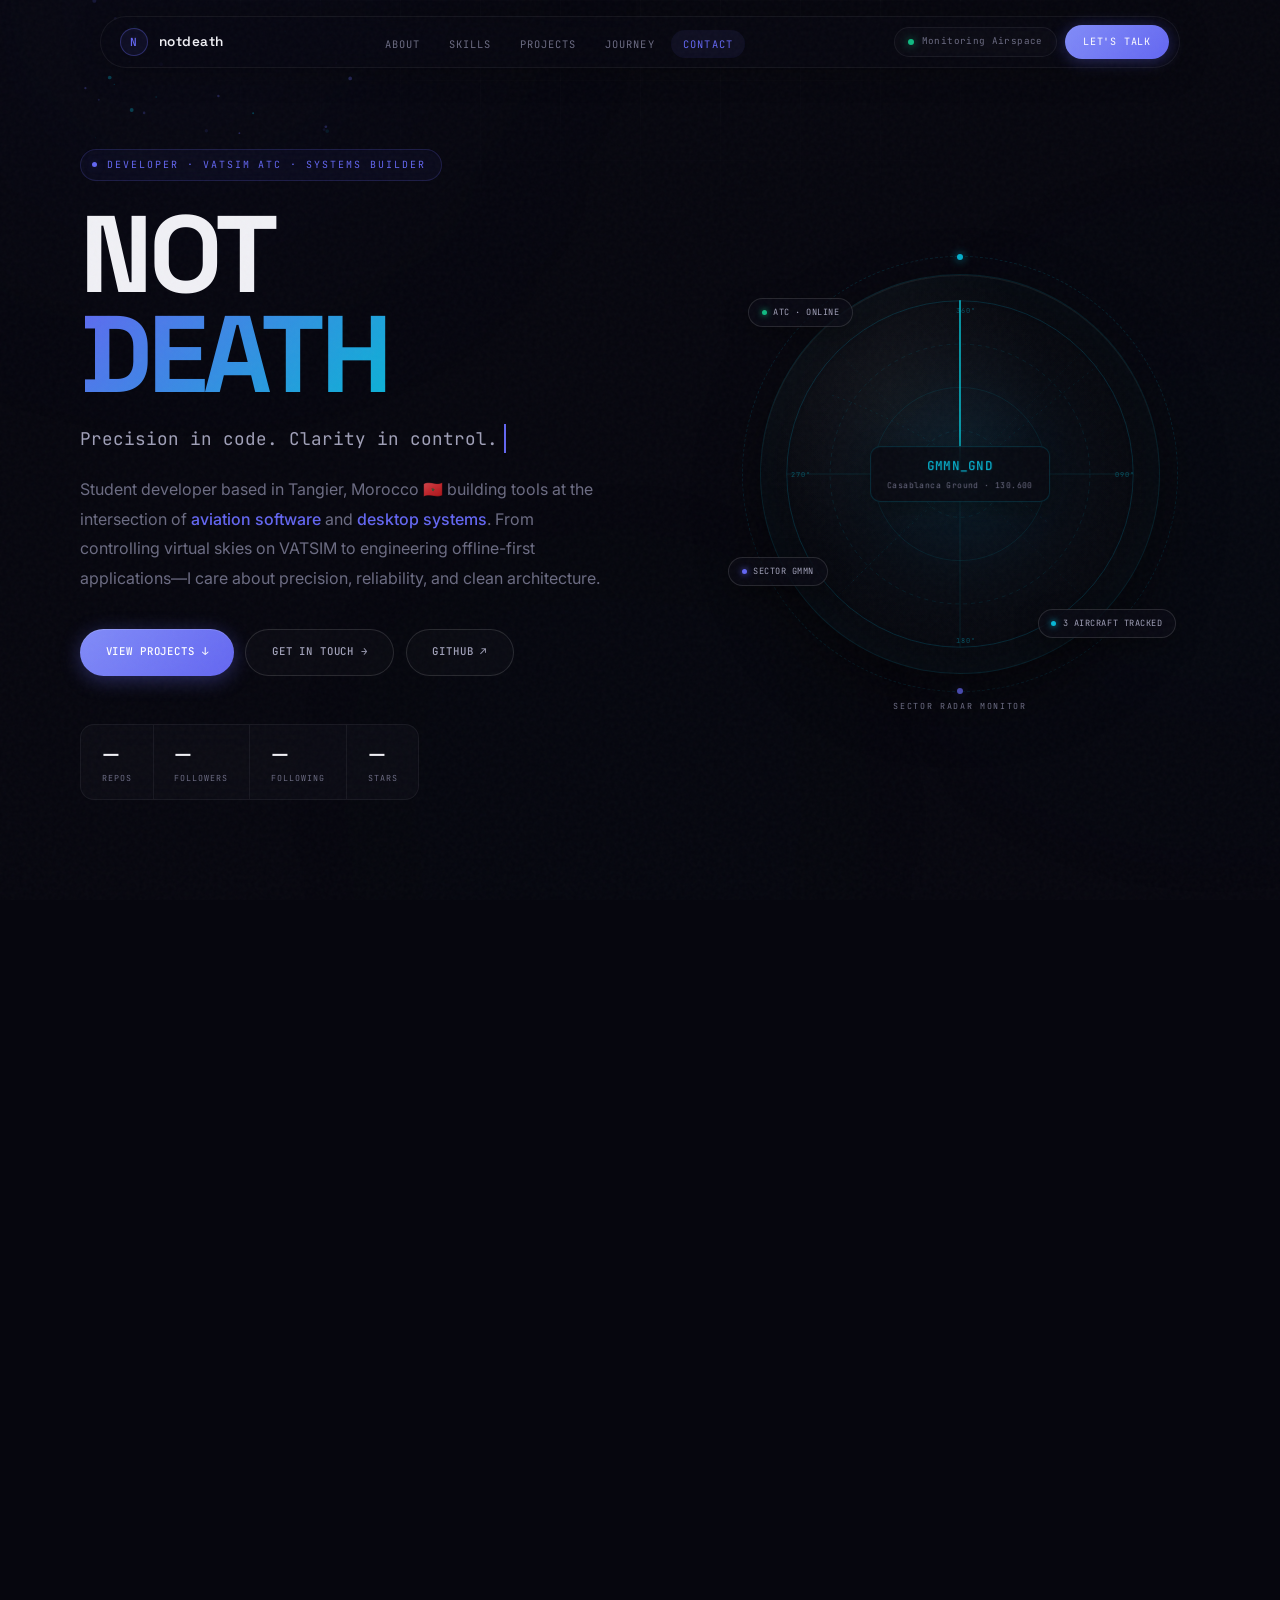
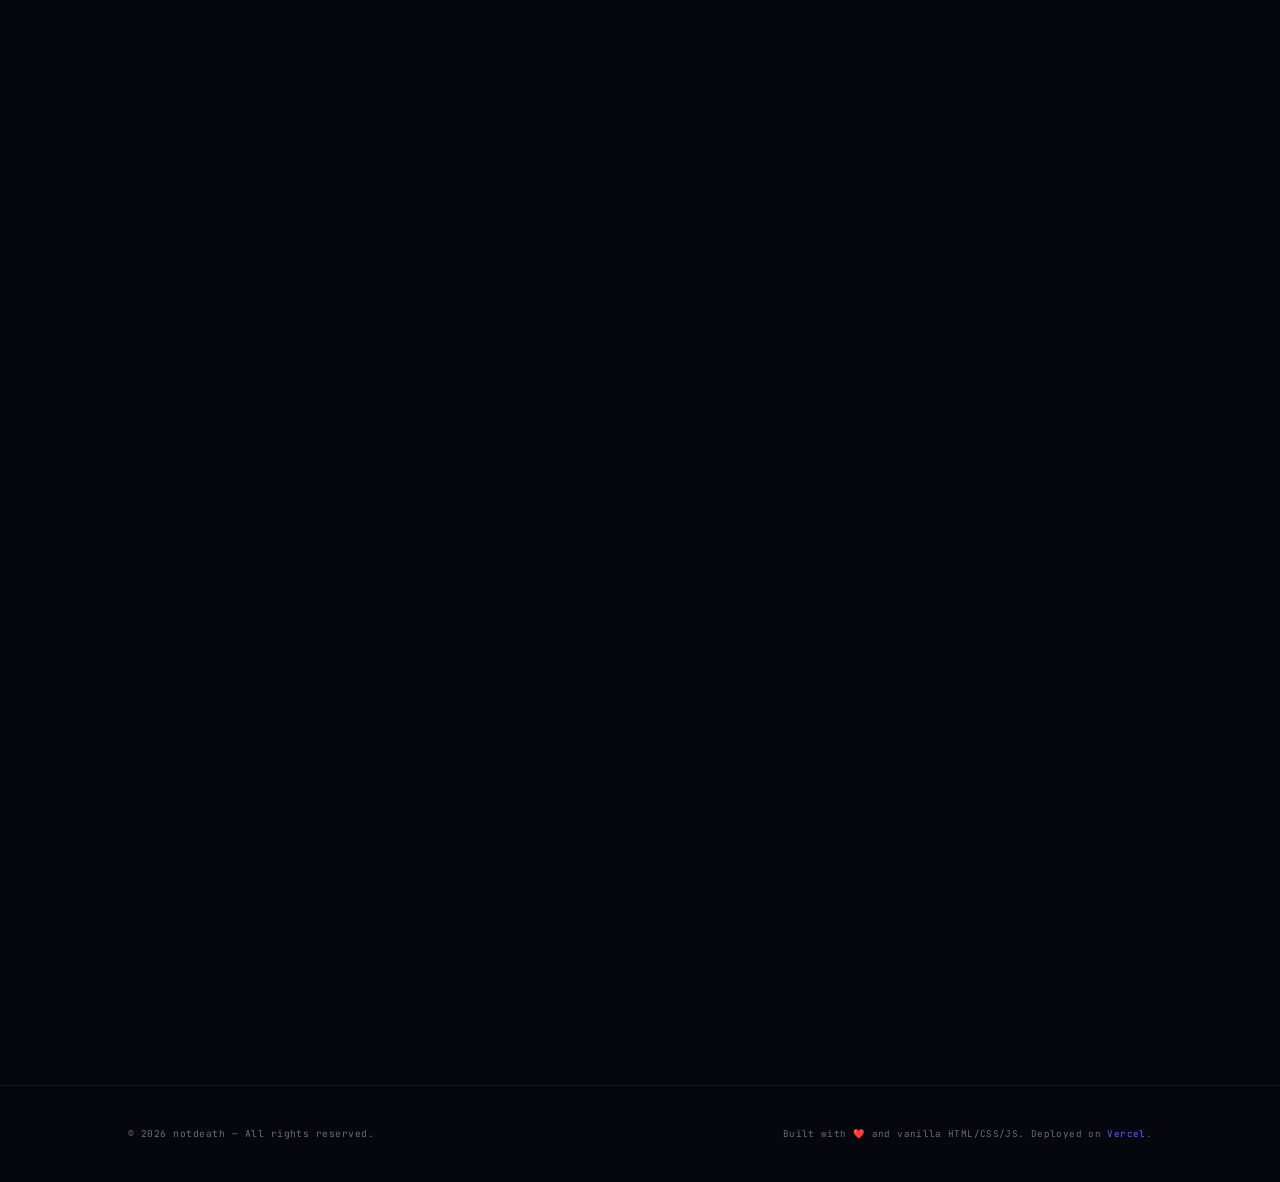
==== commit 73a874d6: "Merge branch 'main' of https://github.com/notdeathm/notdeathm.github.io" ====
--- a/index.html
+++ b/index.html
@@ -21,12 +21,13 @@
 <link href="https://fonts.googleapis.com/css2?family=Inter:wght@300;400;500;600;700&family=Space+Grotesk:wght@400;500;600;700&family=JetBrains+Mono:wght@300;400;500&display=swap" rel="stylesheet">
 
 <!-- Google tag (gtag.js) -->
-<script async src="https://www.googletagmanager.com/gtag/js?id=G-1S0R7KMVEH"></script>
+<script async src="https://www.googletagmanager.com/gtag/js?id=G-TZQLCC0LL8"></script>
 <script>
   window.dataLayer = window.dataLayer || [];
   function gtag(){dataLayer.push(arguments);}
   gtag('js', new Date());
-  gtag('config', 'G-1S0R7KMVEH');
+
+  gtag('config', 'G-TZQLCC0LL8');
 </script>
 
 <!-- Vercel Web Analytics -->
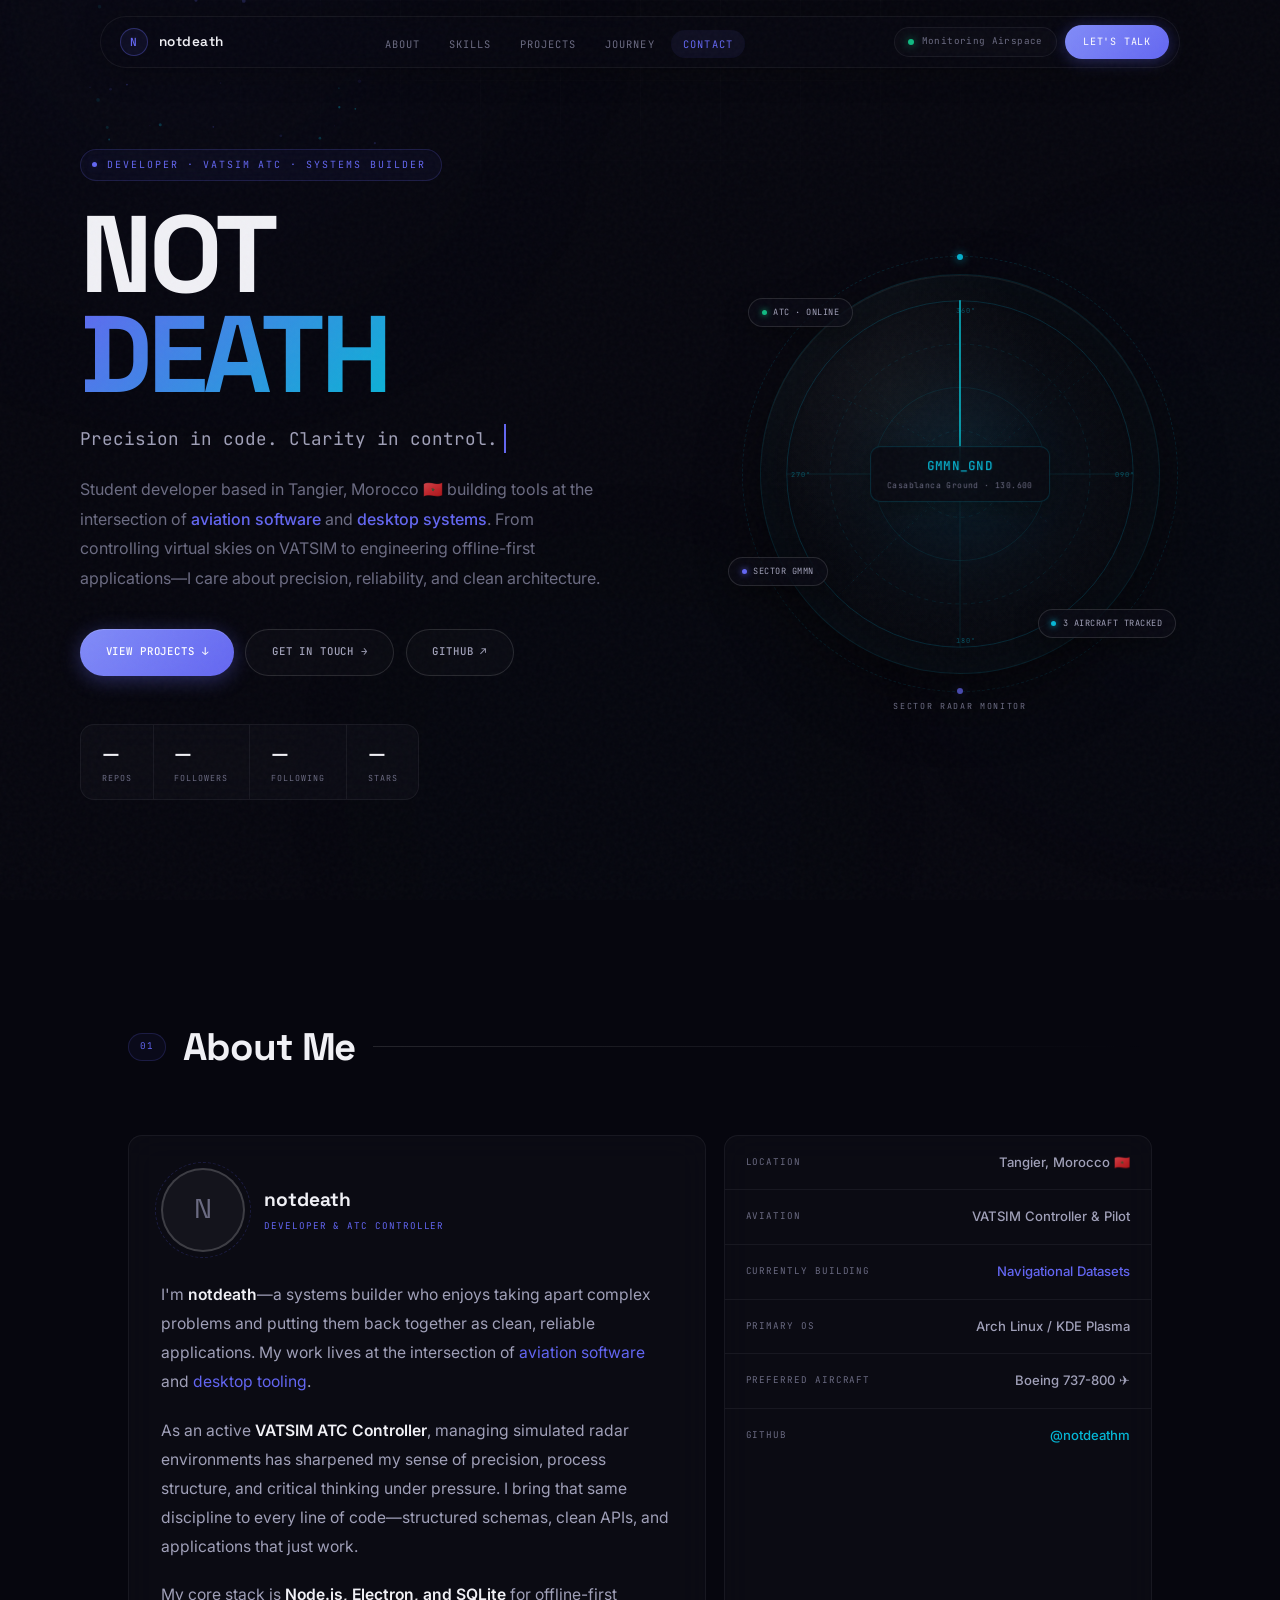
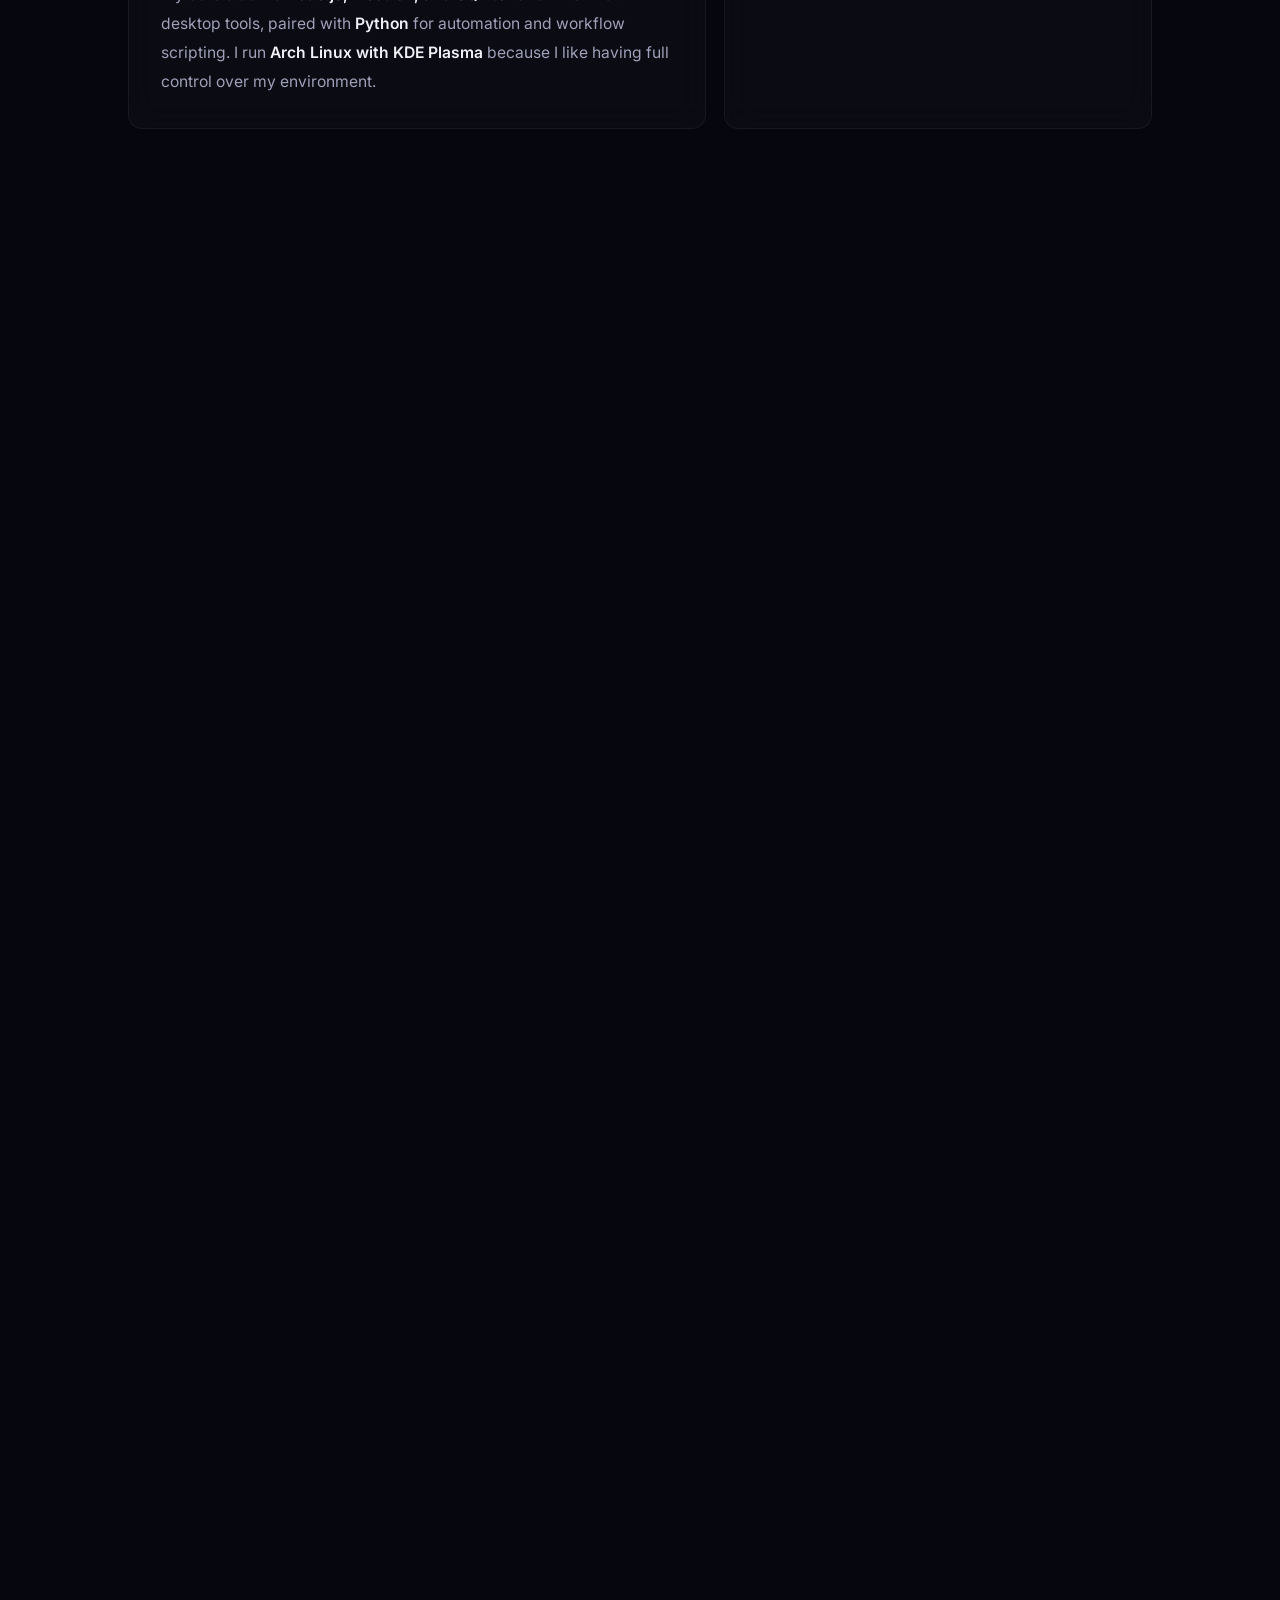
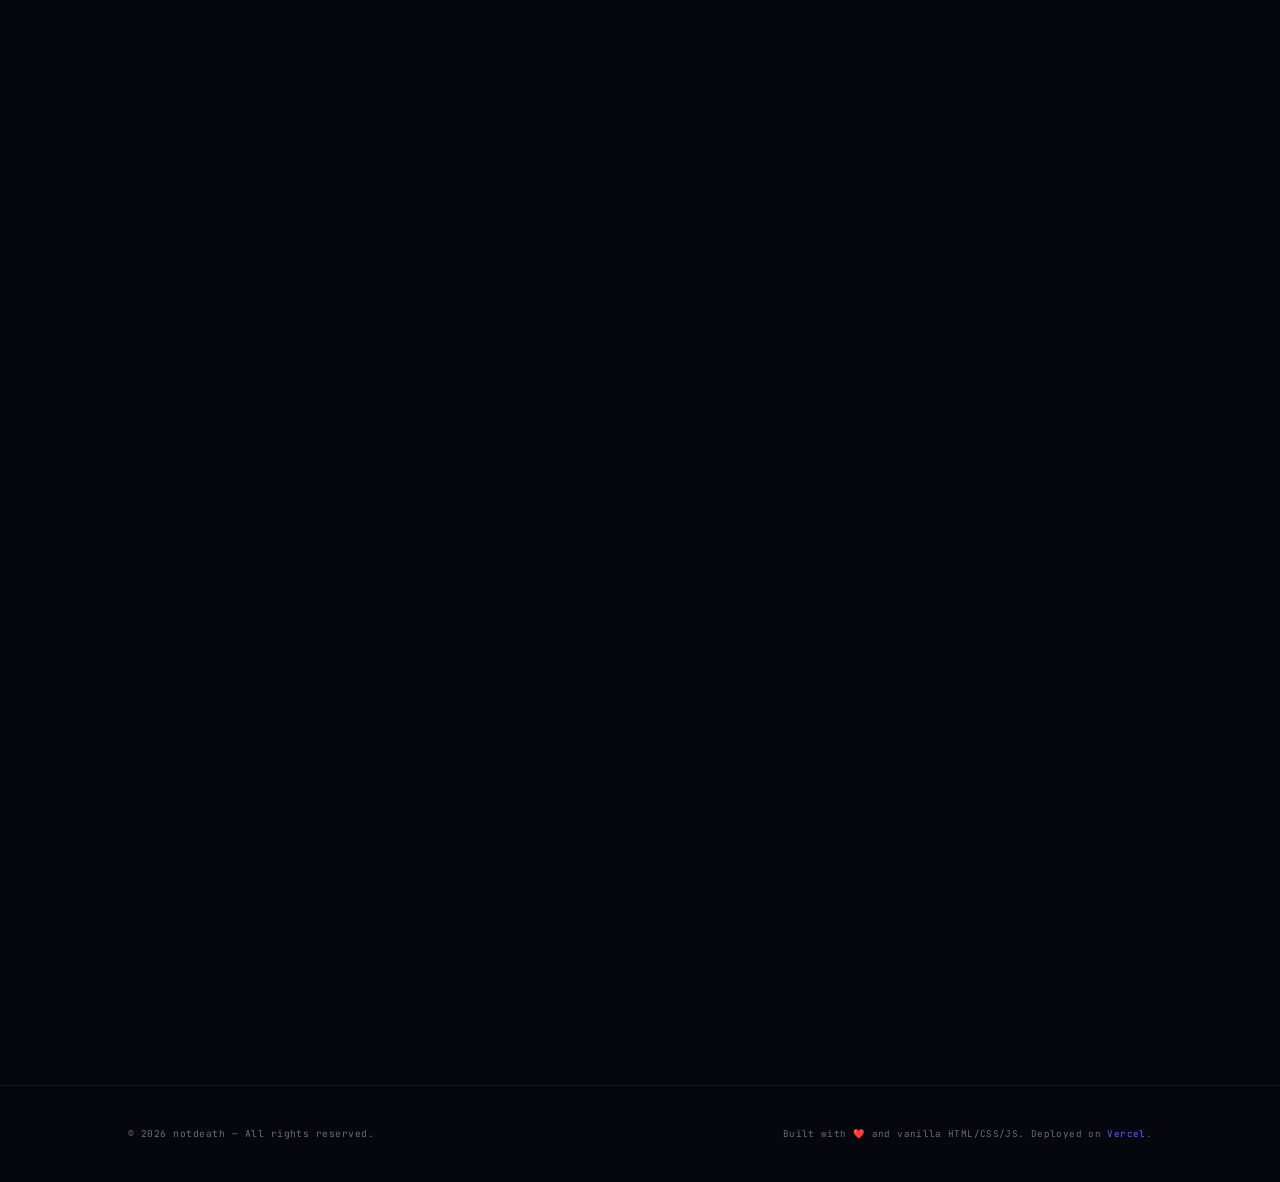
==== commit 1c749325: "Update URLs and project references to new domain" ====
--- a/index.html
+++ b/index.html
@@ -12,8 +12,8 @@
 <meta property="og:type" content="website">
 <meta property="og:title" content="notdeath — Developer & VATSIM ATC">
 <meta property="og:description" content="Aviation-inspired software development. Offline-first desktop systems built from Tangier, Morocco.">
-<meta property="og:url" content="https://notdeath.vercel.app/">
-<meta property="og:image" content="https://notdeath.vercel.app/assets/Desktop/Portfolio%201.png">
+<meta property="og:url" content="https://notdeathm.is-a.dev/">
+<meta property="og:image" content="https://notdeathm.is-a.dev/assets/Desktop/Portfolio%201.png">
 
 <!-- Fonts -->
 <link rel="preconnect" href="https://fonts.googleapis.com">
@@ -2317,7 +2317,7 @@
           <div class="project-preview">
             <div class="preview-bar">
               <span class="preview-dot r"></span><span class="preview-dot y"></span><span class="preview-dot g"></span>
-              <span class="preview-url">notdeath.vercel.app</span>
+              <span class="preview-url">notdeathm.is-a.dev</span>
             </div>
             <img src="assets/Desktop/Portfolio-1.png" alt="Preview of the notdeath portfolio website" loading="lazy">
           </div>
@@ -2326,10 +2326,10 @@
               <span class="project-tag">Core Portfolio</span>
               <div class="project-links">
                 <a href="https://github.com/notdeathm/notdeath" target="_blank" rel="noopener" class="project-link">GitHub ↗</a>
-                <a href="https://notdeath.vercel.app" target="_blank" rel="noopener" class="project-link">Live ↗</a>
+                <a href="https://notdeathm.is-a.dev" target="_blank" rel="noopener" class="project-link">Live ↗</a>
               </div>
             </div>
-            <h3 class="project-title">notdeath.vercel.app</h3>
+            <h3 class="project-title">notdeathm.is-a.dev</h3>
             <p class="project-desc">
               The site you're looking at right now. Built with zero framework dependencies—just vanilla HTML, CSS, and JavaScript. Integrates live GitHub APIs and runs on Vercel's edge network.
             </p>
@@ -2401,7 +2401,7 @@
           <div class="timeline-dot-container"><div class="timeline-dot"></div></div>
           <div class="timeline-content">
             <h3 class="timeline-title">Portfolio Launch</h3>
-            <p class="timeline-desc">Designed and deployed notdeath.vercel.app—this very site. Zero frameworks, pure vanilla stack, live GitHub integration.</p>
+            <p class="timeline-desc">Designed and deployed notdeathm.is-a.dev—this very site. Zero frameworks, pure vanilla stack, live GitHub integration.</p>
           </div>
         </div>
 
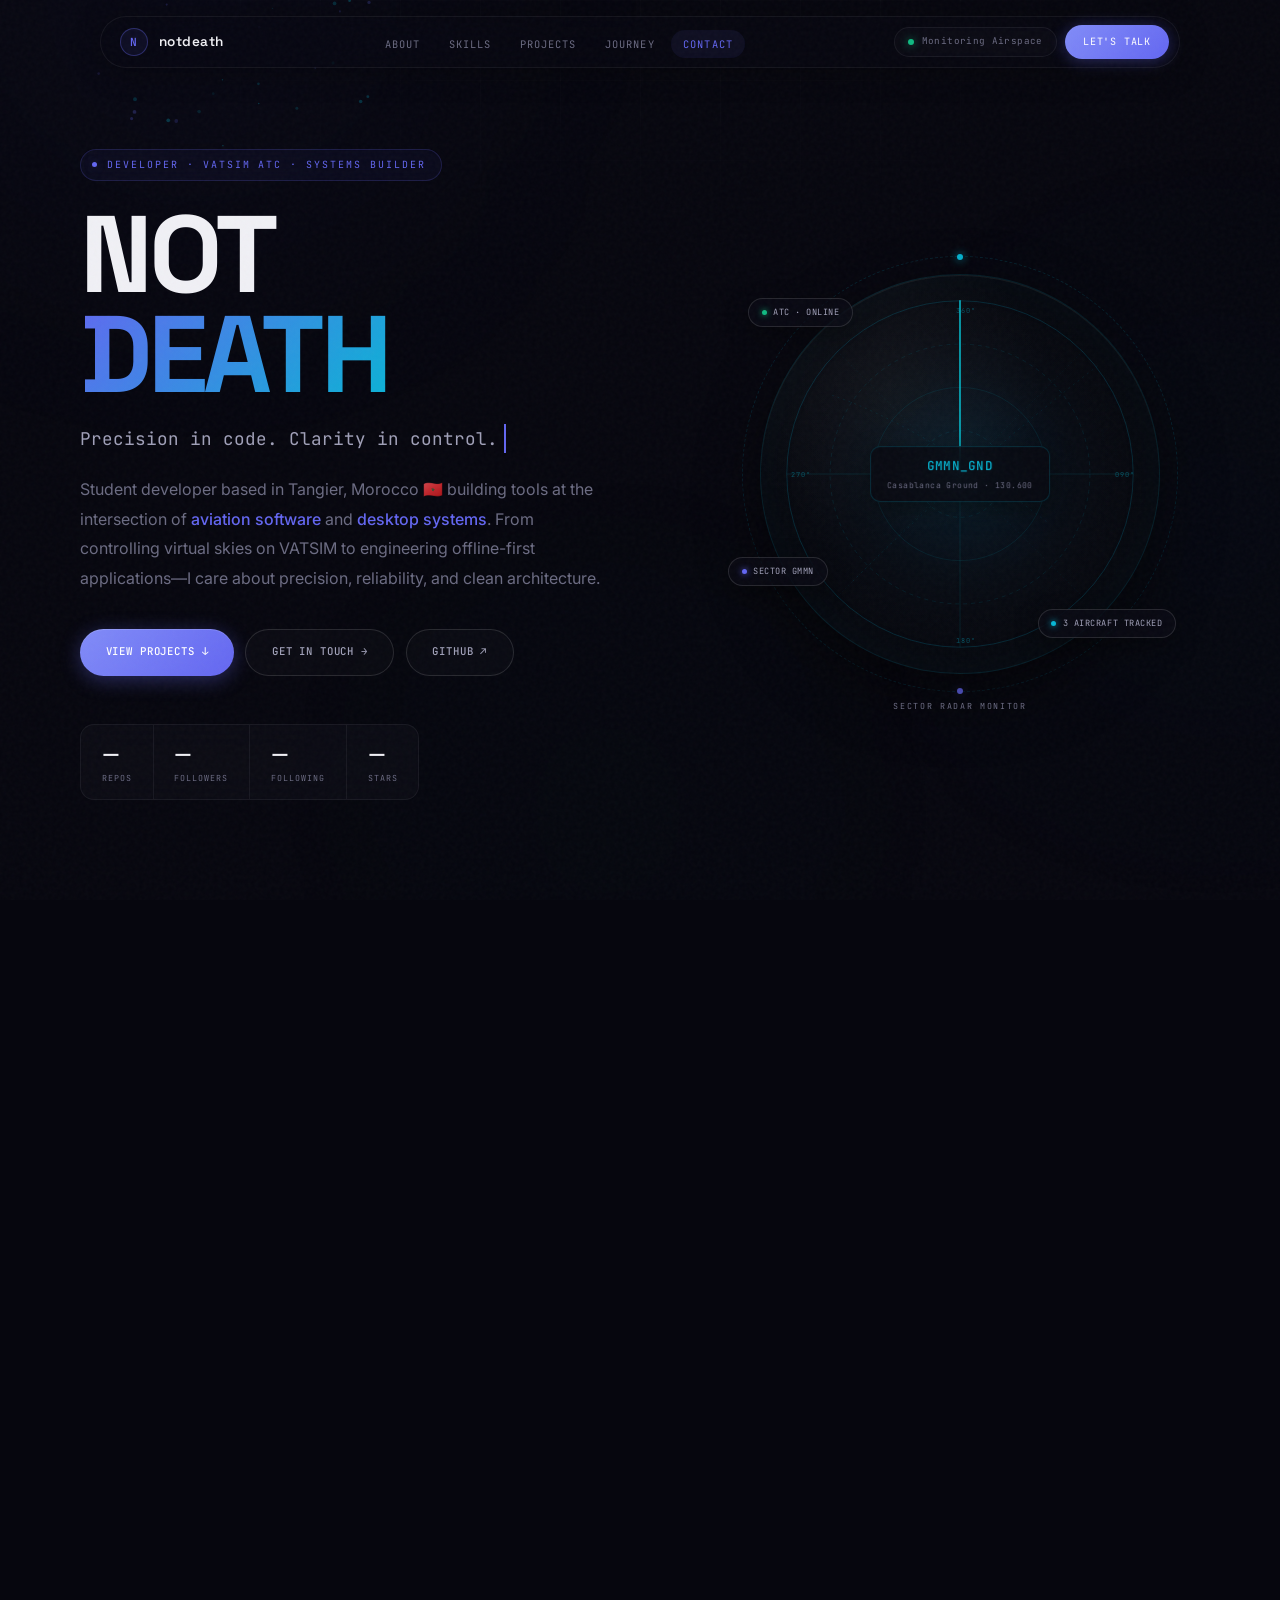
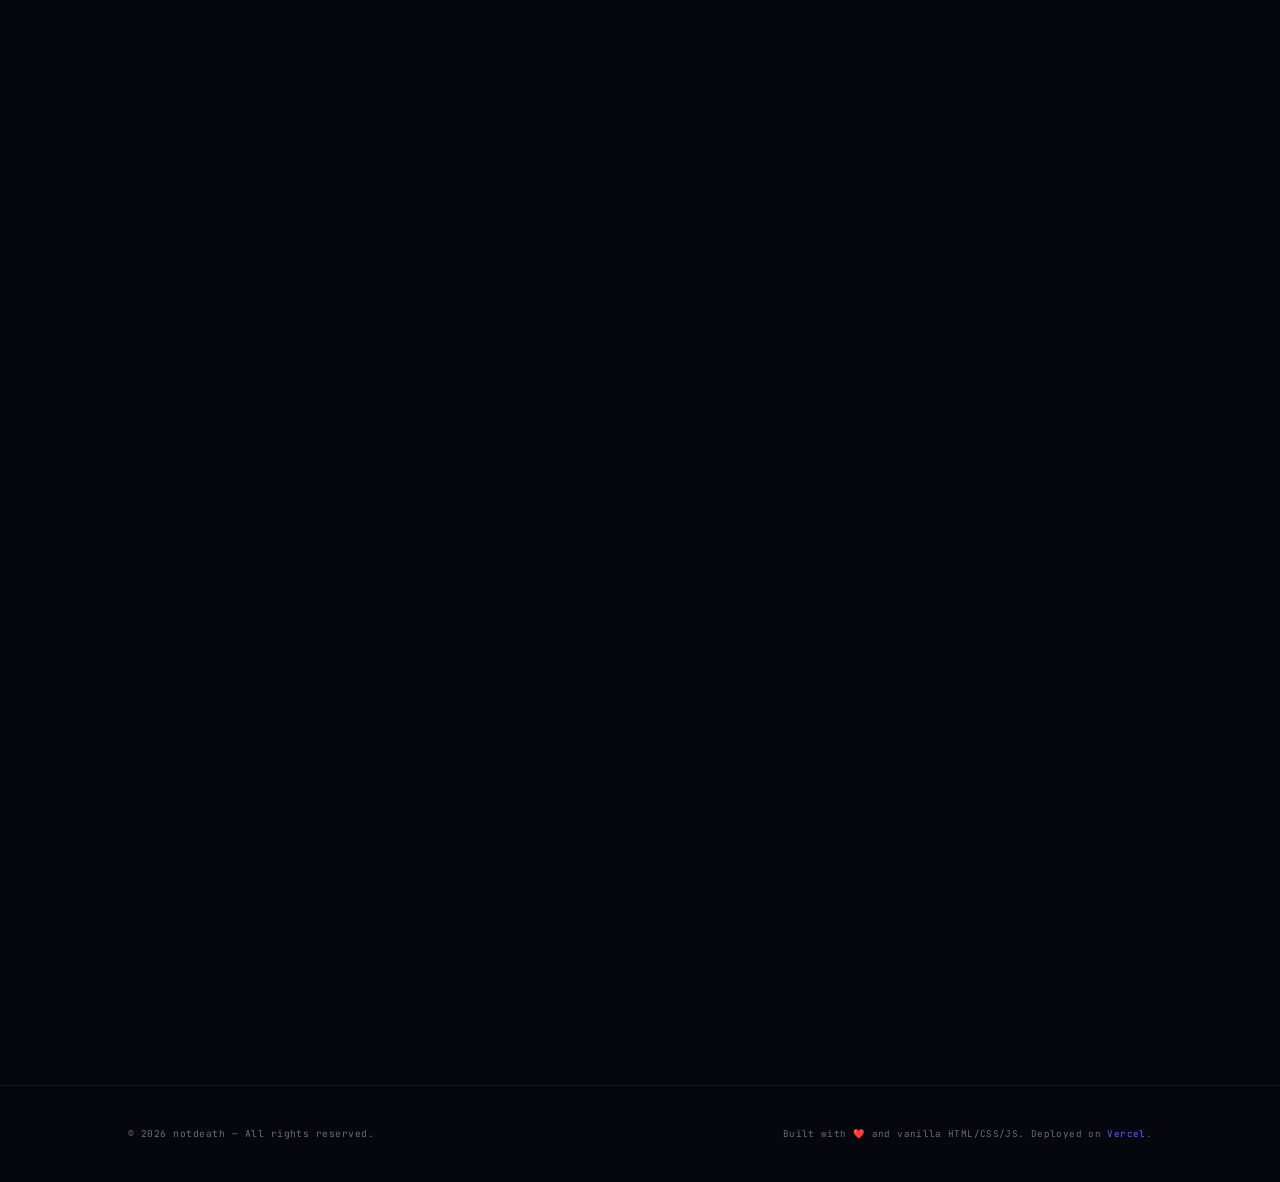
==== commit e47e7299: "Change project title from 'notdeathm.is-a.dev' to 'portfolio'" ====
--- a/index.html
+++ b/index.html
@@ -2329,7 +2329,7 @@
                 <a href="https://notdeathm.is-a.dev" target="_blank" rel="noopener" class="project-link">Live ↗</a>
               </div>
             </div>
-            <h3 class="project-title">notdeathm.is-a.dev</h3>
+            <h3 class="project-title">portfolio</h3>
             <p class="project-desc">
               The site you're looking at right now. Built with zero framework dependencies—just vanilla HTML, CSS, and JavaScript. Integrates live GitHub APIs and runs on Vercel's edge network.
             </p>
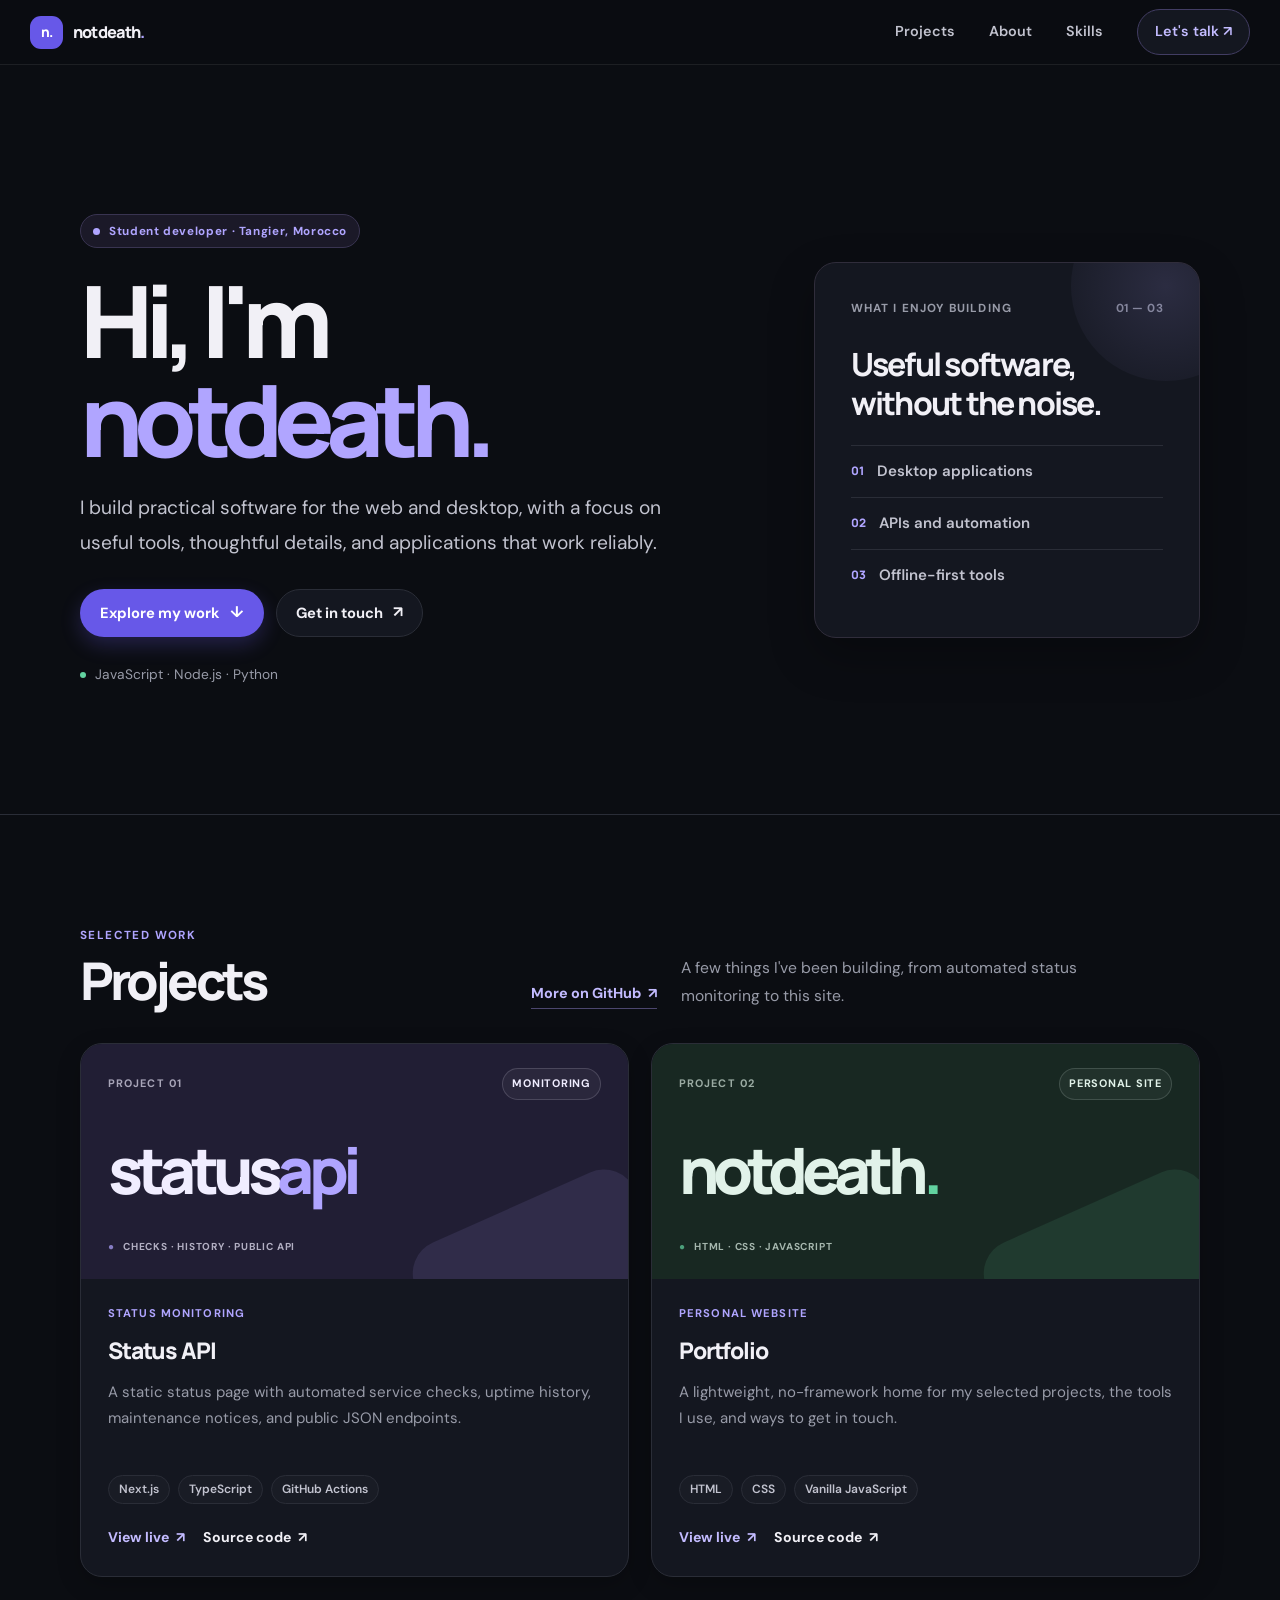
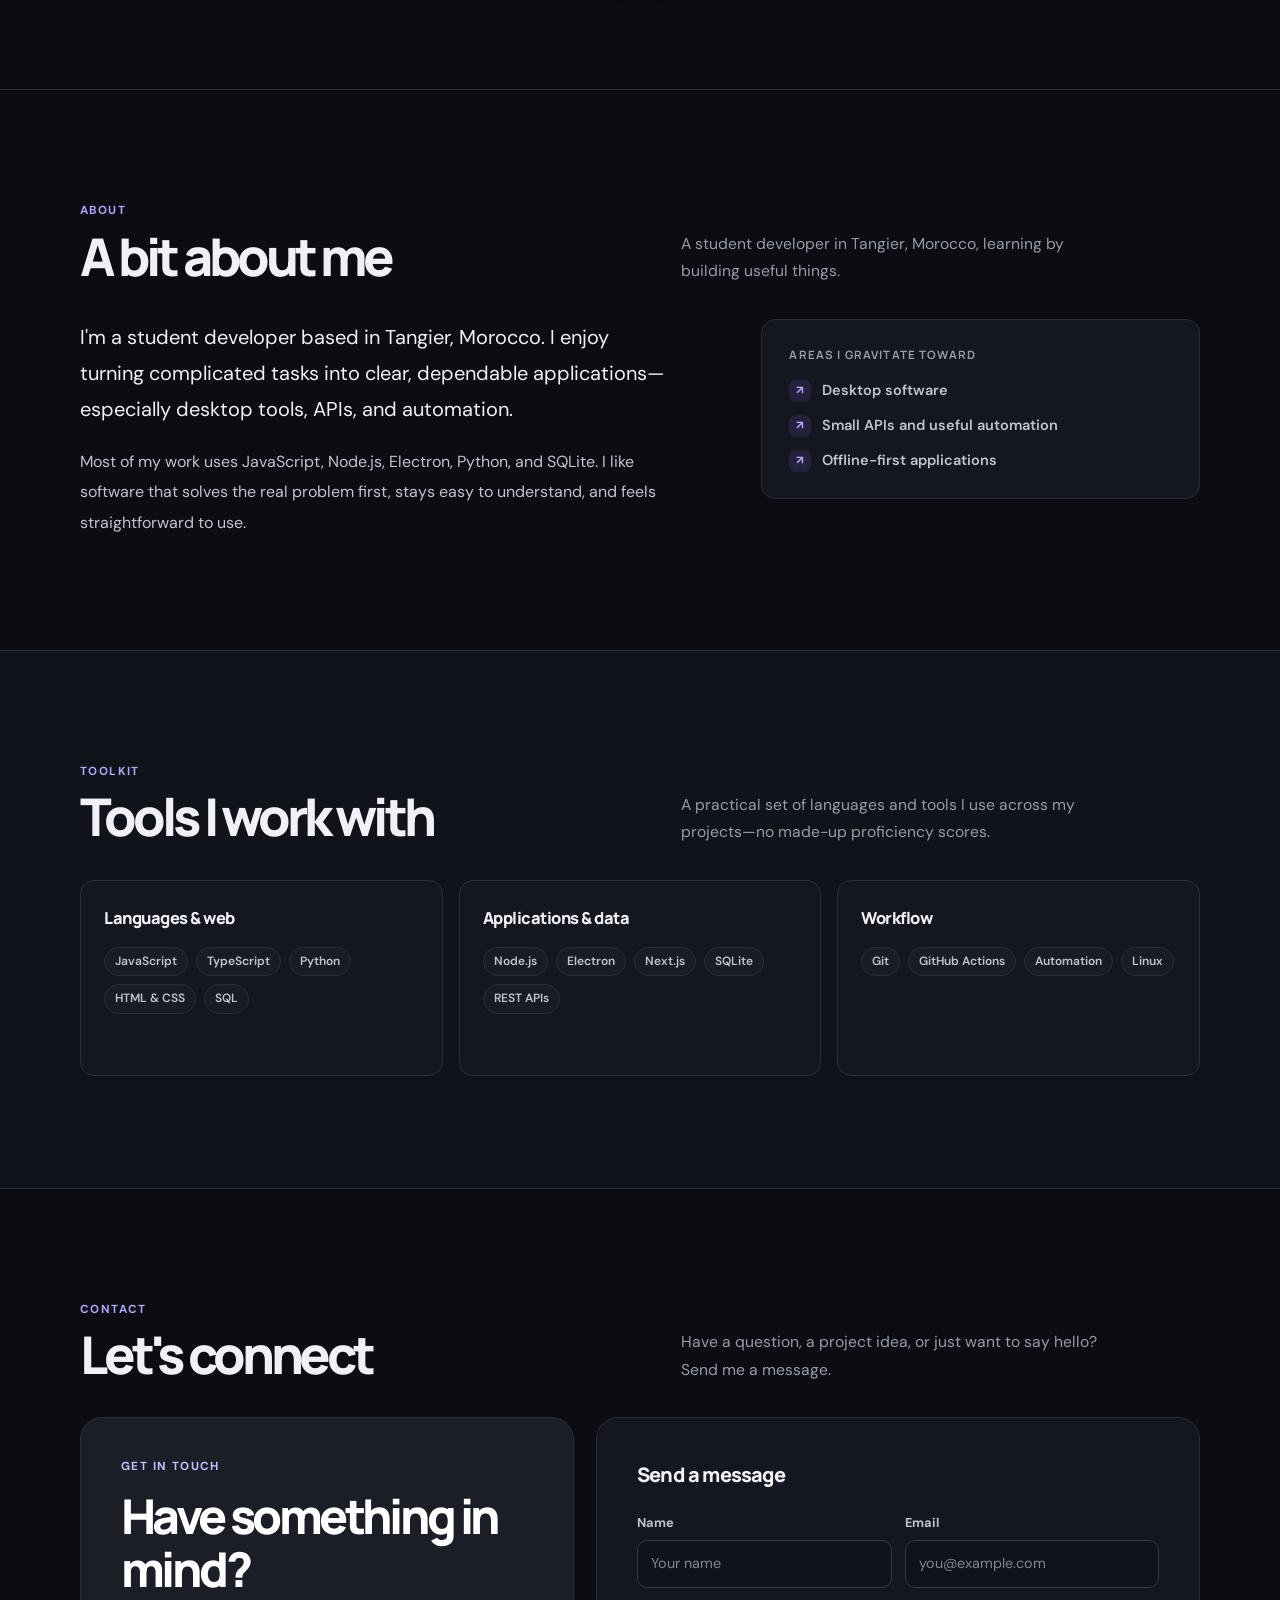
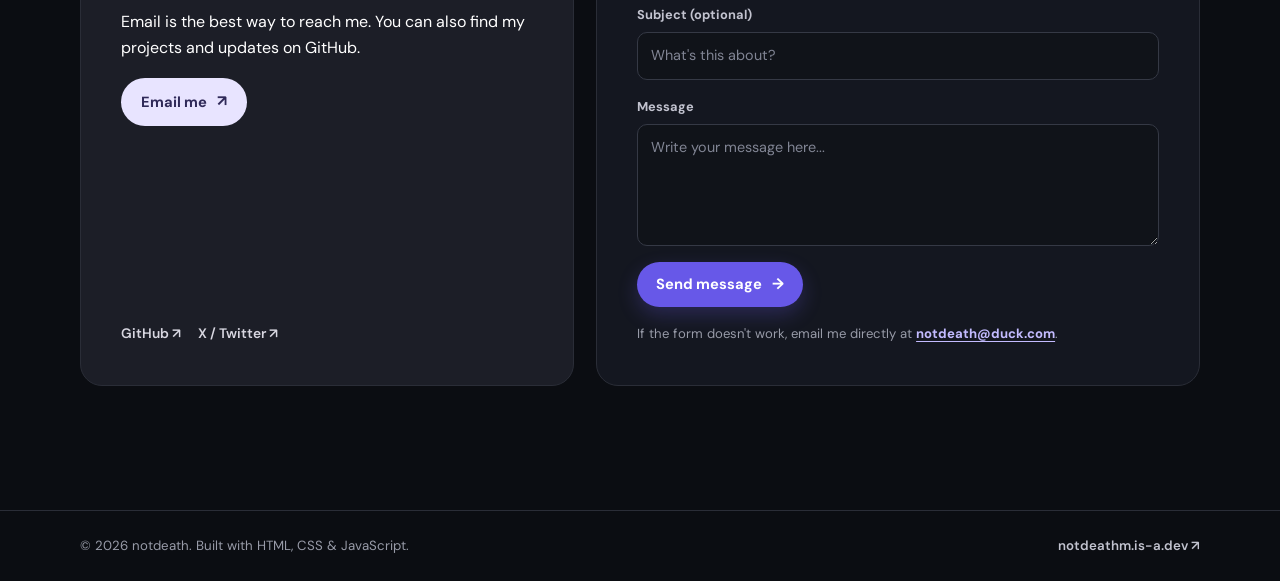
==== commit 4bca9fbf: "Refresh portfolio site and documentation Co-authored-by: arena-agent <297053741+arena-agent@users.no" ====
--- a/index.html
+++ b/index.html
@@ -1,2975 +1,1612 @@
-<!DOCTYPE html>
+<!doctype html>
 <html lang="en">
 <head>
-<meta charset="UTF-8">
-<meta name="viewport" content="width=device-width, initial-scale=1.0">
-<title>notdeath — Developer & VATSIM ATC</title>
-<link rel="icon" type="image/png" href="assets/icon.png">
-<meta name="description" content="Portfolio of notdeath — full-stack developer and VATSIM ATC controller based in Tangier, Morocco. Building offline-first desktop tools at the intersection of aviation and software.">
-<meta name="theme-color" content="#06060e">
-
-<!-- Open Graph / SEO -->
-<meta property="og:type" content="website">
-<meta property="og:title" content="notdeath — Developer & VATSIM ATC">
-<meta property="og:description" content="Aviation-inspired software development. Offline-first desktop systems built from Tangier, Morocco.">
-<meta property="og:url" content="https://notdeathm.is-a.dev/">
-<meta property="og:image" content="https://notdeathm.is-a.dev/assets/Desktop/Portfolio%201.png">
-
-<!-- Fonts -->
-<link rel="preconnect" href="https://fonts.googleapis.com">
-<link rel="preconnect" href="https://fonts.gstatic.com" crossorigin>
-<link href="https://fonts.googleapis.com/css2?family=Inter:wght@300;400;500;600;700&family=Space+Grotesk:wght@400;500;600;700&family=JetBrains+Mono:wght@300;400;500&display=swap" rel="stylesheet">
-
-<!-- Google tag (gtag.js) -->
-<script async src="https://www.googletagmanager.com/gtag/js?id=G-TZQLCC0LL8"></script>
-<script>
-  window.dataLayer = window.dataLayer || [];
-  function gtag(){dataLayer.push(arguments);}
-  gtag('js', new Date());
-
-  gtag('config', 'G-TZQLCC0LL8');
-</script>
-
-<!-- Vercel Web Analytics -->
-<script>
-  window.va = window.va || function () { (window.vaq = window.vaq || []).push(arguments); };
-</script>
-<script defer src="/_vercel/insights/script.js"></script>
-
-<style>
-/* ══════════════════════════════════════════════════════════════════════════════
-   RESET & DESIGN TOKENS — "Monolith" system
-   ══════════════════════════════════════════════════════════════════════════════ */
-*, *::before, *::after {
-  box-sizing: border-box;
-  margin: 0;
-  padding: 0;
-}
-
-:root {
-  --bg: #06060e;
-  --bg-subtle: #0c0c16;
-  --bg-card: rgba(14, 14, 24, 0.65);
-  --bg-card-hover: rgba(18, 18, 32, 0.8);
-
-  --border: rgba(255, 255, 255, 0.06);
-  --border-hover: rgba(255, 255, 255, 0.12);
-  --border-active: rgba(255, 255, 255, 0.18);
-
-  --text-primary: #f0f0f5;
-  --text-secondary: #a0a0b8;
-  --text-muted: #6b6b82;
-
-  --accent: #6366f1;
-  --accent-rgb: 99, 102, 241;
-  --accent-glow: rgba(99, 102, 241, 0.35);
-  --cyan: #06b6d4;
-  --cyan-rgb: 6, 182, 212;
-  --emerald: #10b981;
-  --emerald-rgb: 16, 185, 129;
-  --rose: #f43f5e;
-  --rose-rgb: 244, 63, 94;
-
-  --grad-hero: linear-gradient(135deg, #6366f1 0%, #06b6d4 50%, #10b981 100%);
-  --grad-btn: linear-gradient(135deg, #818cf8 0%, #6366f1 100%);
-  --grad-card: linear-gradient(180deg, rgba(99,102,241,0.06) 0%, transparent 60%);
-
-  --font-sans: 'Inter', -apple-system, BlinkMacSystemFont, "Segoe UI", Roboto, sans-serif;
-  --font-display: 'Space Grotesk', system-ui, sans-serif;
-  --font-mono: 'JetBrains Mono', monospace;
-
-  --radius-xl: 20px;
-  --radius-lg: 14px;
-  --radius-md: 10px;
-  --radius-sm: 8px;
-  --radius-full: 100px;
-
-  --ease: cubic-bezier(0.16, 1, 0.3, 1);
-  --ease-out: cubic-bezier(0.33, 1, 0.68, 1);
-  --transition: all 0.4s var(--ease);
-  --transition-fast: all 0.2s var(--ease);
-
-  --container: 1120px;
-}
-
-html {
-  scroll-behavior: smooth;
-  scroll-padding-top: 90px;
-  background: var(--bg);
-}
-
-body {
-  background: var(--bg);
-  color: var(--text-primary);
-  font-family: var(--font-sans);
-  line-height: 1.65;
-  overflow-x: hidden;
-  -webkit-font-smoothing: antialiased;
-  -moz-osx-font-smoothing: grayscale;
-}
-
-::selection {
-  background: rgba(var(--accent-rgb), 0.3);
-  color: #fff;
-}
-
-::-webkit-scrollbar { width: 8px; }
-::-webkit-scrollbar-track { background: var(--bg); }
-::-webkit-scrollbar-thumb { background: #1a1a2e; border-radius: 8px; }
-::-webkit-scrollbar-thumb:hover { background: #252542; }
-
-.container {
-  max-width: var(--container);
-  margin: 0 auto;
-  padding: 0 clamp(1.25rem, 4vw, 3rem);
-}
-
-/* ── GRAIN OVERLAY ── */
-body::before {
-  content: '';
-  position: fixed;
-  inset: 0;
-  background-image: url("data:image/svg+xml,%3Csvg viewBox='0 0 256 256' xmlns='http://www.w3.org/2000/svg'%3E%3Cfilter id='n'%3E%3CfeTurbulence type='fractalNoise' baseFrequency='0.85' numOctaves='3' stitchTiles='stitch'/%3E%3C/filter%3E%3Crect width='100%25' height='100%25' filter='url(%23n)' opacity='0.03'/%3E%3C/svg%3E");
-  pointer-events: none;
-  z-index: 9998;
-}
-
-/* ── AMBIENT BACKGROUND ── */
-.ambient {
-  position: fixed;
-  inset: 0;
-  z-index: 0;
-  overflow: hidden;
-  pointer-events: none;
-}
-
-.ambient-orb {
-  position: absolute;
-  border-radius: 50%;
-  filter: blur(140px);
-  will-change: transform;
-}
-
-.ambient-orb.orb-1 {
-  width: 50vw;
-  height: 50vw;
-  top: -25vw;
-  left: -10vw;
-  background: radial-gradient(circle, rgba(var(--accent-rgb), 0.08) 0%, transparent 60%);
-  animation: float-orb 30s ease-in-out infinite alternate;
-}
-
-.ambient-orb.orb-2 {
-  width: 40vw;
-  height: 40vw;
-  top: 30vh;
-  right: -15vw;
-  background: radial-gradient(circle, rgba(var(--cyan-rgb), 0.06) 0%, transparent 60%);
-  animation: float-orb 35s ease-in-out infinite alternate-reverse;
-}
-
-.ambient-orb.orb-3 {
-  width: 35vw;
-  height: 35vw;
-  bottom: -15vh;
-  left: 30vw;
-  background: radial-gradient(circle, rgba(var(--emerald-rgb), 0.05) 0%, transparent 60%);
-  animation: float-orb 40s ease-in-out infinite alternate;
-}
-
-@keyframes float-orb {
-  0% { transform: translate(0, 0) scale(1); }
-  100% { transform: translate(5vw, -4vh) scale(1.1); }
-}
-
-/* Subtle grid */
-.grid-bg {
-  position: fixed;
-  inset: 0;
-  z-index: 0;
-  pointer-events: none;
-  background-image:
-    linear-gradient(rgba(255,255,255,0.01) 1px, transparent 1px),
-    linear-gradient(90deg, rgba(255,255,255,0.01) 1px, transparent 1px);
-  background-size: 80px 80px;
-  mask-image: radial-gradient(ellipse 80% 50% at 50% 0%, black 20%, transparent 70%);
-  -webkit-mask-image: radial-gradient(ellipse 80% 50% at 50% 0%, black 20%, transparent 70%);
-}
-
-/* ── SCROLL PROGRESS ── */
-.scroll-progress {
-  position: fixed;
-  top: 0;
-  left: 0;
-  height: 2px;
-  background: var(--grad-hero);
-  z-index: 10001;
-  width: 0%;
-  transition: width 0.1s linear;
-  pointer-events: none;
-}
-
-/* ══════════════════════════════════════════════════════════════════════════════
-   NAVIGATION
-   ══════════════════════════════════════════════════════════════════════════════ */
-nav {
-  position: fixed;
-  top: 0;
-  left: 0;
-  right: 0;
-  z-index: 1000;
-  padding: 1rem clamp(1rem, 3vw, 2.5rem);
-  display: flex;
-  justify-content: center;
-}
-
-.nav-dock {
-  width: min(100%, 1080px);
-  display: flex;
-  justify-content: space-between;
-  align-items: center;
-  gap: 1.5rem;
-  padding: 0.5rem 0.6rem 0.5rem 1.2rem;
-  background: rgba(8, 8, 16, 0.6);
-  backdrop-filter: blur(20px) saturate(150%);
-  -webkit-backdrop-filter: blur(20px) saturate(150%);
-  border: 1px solid var(--border);
-  border-radius: var(--radius-full);
-  box-shadow: 0 4px 30px rgba(0, 0, 0, 0.3);
-  transition: var(--transition);
-}
-
-nav.scrolled .nav-dock {
-  background: rgba(6, 6, 14, 0.85);
-  border-color: var(--border-hover);
-  box-shadow: 0 8px 40px rgba(0, 0, 0, 0.5);
-}
-
-.nav-logo {
-  font-family: var(--font-display);
-  font-size: 0.85rem;
-  font-weight: 600;
-  letter-spacing: 0.04em;
-  color: var(--text-primary);
-  text-decoration: none;
-  display: flex;
-  align-items: center;
-  gap: 0.65rem;
-  transition: var(--transition-fast);
-  z-index: 10;
-}
-
-.nav-logo:hover { opacity: 0.8; }
-
-.nav-logo img {
-  width: 28px;
-  height: 28px;
-  border-radius: 50%;
-  border: 1px solid var(--border-hover);
-  object-fit: cover;
-  display: none;
-}
-
-.nav-logo img.loaded { display: block; }
-
-.nav-logo .logo-mark {
-  width: 28px;
-  height: 28px;
-  border-radius: 50%;
-  border: 1px solid rgba(var(--accent-rgb), 0.35);
-  display: flex;
-  align-items: center;
-  justify-content: center;
-  font-family: var(--font-mono);
-  font-size: 0.7rem;
-  color: var(--accent);
-  background: rgba(var(--accent-rgb), 0.08);
-}
-
-.nav-links {
-  display: flex;
-  gap: 0.2rem;
-  list-style: none;
-  align-items: center;
-}
-
-.nav-links a {
-  font-family: var(--font-mono);
-  font-size: 0.65rem;
-  letter-spacing: 0.1em;
-  color: var(--text-muted);
-  text-decoration: none;
-  text-transform: uppercase;
-  transition: var(--transition-fast);
-  padding: 0.45rem 0.8rem;
-  border-radius: var(--radius-full);
-}
-
-.nav-links a:hover {
-  color: var(--text-primary);
-  background: rgba(255, 255, 255, 0.04);
-}
-
-.nav-links a.active {
-  color: var(--accent);
-  background: rgba(var(--accent-rgb), 0.08);
-}
-
-.nav-cta {
-  font-family: var(--font-mono);
-  font-size: 0.63rem;
-  letter-spacing: 0.08em;
-  text-transform: uppercase;
-  color: #fff;
-  text-decoration: none;
-  padding: 0.55rem 1.15rem;
-  border-radius: var(--radius-full);
-  background: var(--grad-btn);
-  box-shadow: 0 2px 16px var(--accent-glow);
-  transition: var(--transition-fast);
-  white-space: nowrap;
-}
-
-.nav-cta:hover {
-  transform: translateY(-1px);
-  box-shadow: 0 6px 24px var(--accent-glow);
-}
-
-.nav-status {
-  display: flex;
-  align-items: center;
-  gap: 0.5rem;
-  font-family: var(--font-mono);
-  font-size: 0.58rem;
-  color: var(--text-muted);
-  letter-spacing: 0.04em;
-  padding: 0.38rem 0.8rem;
-  background: rgba(255,255,255,0.02);
-  border: 1px solid var(--border);
-  border-radius: var(--radius-full);
-}
-
-.status-dot {
-  width: 6px;
-  height: 6px;
-  border-radius: 50%;
-  background: var(--emerald);
-  box-shadow: 0 0 8px rgba(var(--emerald-rgb), 0.7);
-  animation: pulse 2.5s ease-in-out infinite;
-}
-
-@keyframes pulse {
-  0%, 100% { opacity: 1; transform: scale(1); }
-  50% { opacity: 0.5; transform: scale(0.85); }
-}
-
-/* Hamburger */
-.nav-hamburger {
-  display: none;
-  flex-direction: column;
-  gap: 5px;
-  cursor: pointer;
-  z-index: 10;
-  background: rgba(255,255,255,0.03);
-  border: 1px solid var(--border);
-  border-radius: var(--radius-full);
-  padding: 10px 9px;
-}
-
-.nav-hamburger span {
-  display: block;
-  width: 17px;
-  height: 2px;
-  background: var(--text-secondary);
-  border-radius: 2px;
-  transition: var(--transition);
-  transform-origin: center;
-}
-
-.nav-hamburger.active span:nth-child(1) { transform: rotate(45deg) translate(5px, 5px); }
-.nav-hamburger.active span:nth-child(2) { opacity: 0; transform: scaleX(0); }
-.nav-hamburger.active span:nth-child(3) { transform: rotate(-45deg) translate(5px, -5px); }
-
-/* Mobile nav */
-.mobile-nav-overlay {
-  position: fixed;
-  inset: 0;
-  background: rgba(6, 6, 14, 0.6);
-  backdrop-filter: blur(8px);
-  -webkit-backdrop-filter: blur(8px);
-  z-index: 999;
-  opacity: 0;
-  pointer-events: none;
-  transition: opacity 0.3s ease;
-}
-
-.mobile-nav-overlay.active { opacity: 1; pointer-events: auto; }
-
-.mobile-nav-panel {
-  position: fixed;
-  top: 0;
-  right: 0;
-  bottom: 0;
-  width: min(300px, 85vw);
-  background: rgba(8, 8, 18, 0.97);
-  backdrop-filter: blur(24px);
-  -webkit-backdrop-filter: blur(24px);
-  border-left: 1px solid var(--border);
-  z-index: 1001;
-  padding: 6rem 2rem 2rem;
-  transform: translateX(100%);
-  transition: transform 0.4s var(--ease);
-  visibility: hidden;
-}
-
-.mobile-nav-panel.active { transform: translateX(0); visibility: visible; }
-
-.mobile-nav-panel a.mobile-nav-link {
-  display: flex;
-  justify-content: space-between;
-  align-items: center;
-  font-family: var(--font-mono);
-  font-size: 0.78rem;
-  letter-spacing: 0.12em;
-  text-transform: uppercase;
-  color: var(--text-muted);
-  text-decoration: none;
-  padding: 1rem 0.25rem;
-  border-bottom: 1px solid var(--border);
-  transition: var(--transition-fast);
-}
-
-.mobile-nav-panel a.mobile-nav-link::after {
-  content: '→';
-  opacity: 0;
-  transition: var(--transition-fast);
-}
-
-.mobile-nav-panel a.mobile-nav-link:hover,
-.mobile-nav-panel a.mobile-nav-link.active {
-  color: var(--accent);
-  padding-left: 0.6rem;
-}
-
-.mobile-nav-panel a.mobile-nav-link:hover::after,
-.mobile-nav-panel a.mobile-nav-link.active::after { opacity: 1; }
-
-.mobile-nav-status {
-  margin-top: 2.5rem;
-  display: flex;
-  align-items: center;
-  gap: 0.55rem;
-  font-family: var(--font-mono);
-  font-size: 0.58rem;
-  color: var(--text-muted);
-  letter-spacing: 0.04em;
-}
-
-/* ══════════════════════════════════════════════════════════════════════════════
-   HERO
-   ══════════════════════════════════════════════════════════════════════════════ */
-.hero {
-  min-height: 100svh;
-  display: grid;
-  grid-template-columns: 1.2fr 1fr;
-  align-items: center;
-  padding: 8rem 0 5rem;
-  position: relative;
-  gap: clamp(2rem, 5vw, 5rem);
-}
-
-#particles-canvas {
-  position: absolute;
-  inset: 0;
-  pointer-events: none;
-  z-index: 0;
-}
-
-.hero-left {
-  position: relative;
-  z-index: 1;
-}
-
-.hero-eyebrow {
-  font-family: var(--font-mono);
-  font-size: 0.62rem;
-  letter-spacing: 0.2em;
-  color: var(--accent);
-  text-transform: uppercase;
-  margin-bottom: 1.5rem;
-  display: inline-flex;
-  align-items: center;
-  gap: 0.6rem;
-  padding: 0.4rem 0.9rem 0.4rem 0.7rem;
-  border-radius: var(--radius-full);
-  border: 1px solid rgba(var(--accent-rgb), 0.2);
-  background: rgba(var(--accent-rgb), 0.05);
-  backdrop-filter: blur(10px);
-  opacity: 0;
-  transform: translateY(14px);
-  animation: fade-up 0.7s var(--ease) 0.15s forwards;
-}
-
-.hero-eyebrow::before {
-  content: '';
-  width: 5px;
-  height: 5px;
-  border-radius: 50%;
-  background: var(--accent);
-  box-shadow: 0 0 8px var(--accent-glow);
-  animation: pulse 2.5s ease-in-out infinite;
-}
-
-.hero-name {
-  font-family: var(--font-display);
-  font-weight: 700;
-  font-size: clamp(3.2rem, 8.5vw, 7rem);
-  line-height: 0.92;
-  letter-spacing: -0.04em;
-  color: var(--text-primary);
-  margin-bottom: 1.2rem;
-  opacity: 0;
-  transform: translateY(20px);
-  animation: fade-up 0.8s var(--ease) 0.3s forwards;
-}
-
-.hero-name .name-gradient {
-  background: var(--grad-hero);
-  background-size: 200% 200%;
-  -webkit-background-clip: text;
-  background-clip: text;
-  color: transparent;
-  animation: gradient-shift 6s ease-in-out infinite;
-}
-
-@keyframes gradient-shift {
-  0%, 100% { background-position: 0% 50%; }
-  50% { background-position: 100% 50%; }
-}
-
-.hero-subtitle {
-  font-family: var(--font-mono);
-  font-size: clamp(0.88rem, 1.8vw, 1.1rem);
-  color: var(--text-secondary);
-  margin-bottom: 1.4rem;
-  font-weight: 400;
-  border-right: 2px solid var(--accent);
-  width: fit-content;
-  padding-right: 6px;
-  white-space: nowrap;
-  min-height: 1.5em;
-  opacity: 0;
-  animation: fade-up 0.7s var(--ease) 0.45s forwards,
-             typing-cursor 1s steps(2, start) infinite;
-}
-
-@keyframes fade-up {
-  to { opacity: 1; transform: translateY(0); }
-}
-
-@keyframes typing-cursor {
-  from, to { border-color: transparent; }
-  50% { border-color: var(--accent); }
-}
-
-.hero-bio {
-  font-size: 1rem;
-  color: var(--text-muted);
-  line-height: 1.85;
-  max-width: 520px;
-  margin-bottom: 2.2rem;
-  opacity: 0;
-  transform: translateY(14px);
-  animation: fade-up 0.7s var(--ease) 0.6s forwards;
-}
-
-.hero-bio strong { color: var(--text-primary); font-weight: 500; }
-.hero-bio .hl { color: var(--accent); font-weight: 500; }
-
-.hero-cta {
-  display: flex;
-  gap: 0.7rem;
-  flex-wrap: wrap;
-  margin-bottom: 3rem;
-  opacity: 0;
-  transform: translateY(14px);
-  animation: fade-up 0.7s var(--ease) 0.72s forwards;
-}
-
-/* Buttons */
-.btn {
-  font-family: var(--font-mono);
-  font-size: 0.67rem;
-  font-weight: 500;
-  letter-spacing: 0.08em;
-  text-transform: uppercase;
-  padding: 0.85rem 1.6rem;
-  text-decoration: none;
-  transition: var(--transition-fast);
-  display: inline-flex;
-  align-items: center;
-  gap: 0.5rem;
-  position: relative;
-  overflow: hidden;
-  border-radius: var(--radius-full);
-  cursor: pointer;
-  border: none;
-}
-
-.btn-primary {
-  background: var(--grad-btn);
-  color: #fff;
-  box-shadow: 0 4px 20px var(--accent-glow), inset 0 1px 0 rgba(255,255,255,0.15);
-}
-
-.btn-primary::before {
-  content: '';
-  position: absolute;
-  inset: 0;
-  background: linear-gradient(120deg, transparent 20%, rgba(255,255,255,0.2) 50%, transparent 80%);
-  transform: translateX(-110%);
-  transition: transform 0.5s var(--ease);
-}
-
-.btn-primary:hover::before { transform: translateX(110%); }
-.btn-primary:hover { transform: translateY(-2px); box-shadow: 0 8px 30px var(--accent-glow); }
-
-.btn-outline {
-  border: 1px solid var(--border-hover);
-  color: var(--text-secondary);
-  background: rgba(255, 255, 255, 0.02);
-}
-
-.btn-outline:hover {
-  border-color: var(--border-active);
-  color: var(--text-primary);
-  transform: translateY(-2px);
-  background: rgba(255, 255, 255, 0.04);
-}
-
-/* GitHub stats */
-.gh-stats-card {
-  display: flex;
-  gap: 0;
-  width: fit-content;
-  border-radius: var(--radius-lg);
-  border: 1px solid var(--border);
-  background: var(--bg-card);
-  backdrop-filter: blur(16px);
-  overflow: hidden;
-  opacity: 0;
-  transform: translateY(14px);
-  animation: fade-up 0.7s var(--ease) 0.85s forwards;
-}
-
-.gh-stat-block {
-  padding: 0.8rem 1.3rem;
-  border-right: 1px solid var(--border);
-  display: flex;
-  flex-direction: column;
-  gap: 0.1rem;
-  transition: var(--transition-fast);
-}
-
-.gh-stat-block:last-child { border-right: none; }
-.gh-stat-block:hover { background: rgba(255,255,255,0.02); }
-
-.gh-stat-val {
-  font-family: var(--font-display);
-  font-size: 1.25rem;
-  font-weight: 600;
-  color: var(--text-primary);
-}
-
-.gh-stat-val.loading {
-  color: transparent;
-  background: linear-gradient(90deg, rgba(255,255,255,0.04) 25%, rgba(255,255,255,0.08) 50%, rgba(255,255,255,0.04) 75%);
-  background-size: 200% 100%;
-  animation: shimmer 1.5s infinite;
-  border-radius: 4px;
-  height: 24px;
-  width: 40px;
-}
-
-.gh-stat-lbl {
-  font-family: var(--font-mono);
-  font-size: 0.52rem;
-  letter-spacing: 0.12em;
-  color: var(--text-muted);
-  text-transform: uppercase;
-}
-
-@keyframes shimmer {
-  0% { background-position: 200% 0; }
-  100% { background-position: -200% 0; }
-}
-
-/* ── HERO RADAR ── */
-.hero-right {
-  position: relative;
-  display: flex;
-  align-items: center;
-  justify-content: center;
-  z-index: 1;
-  opacity: 0;
-  animation: fade-up 0.8s var(--ease) 0.5s forwards;
-}
-
-.radar-stage {
-  position: relative;
-  width: min(400px, 85vw);
-  aspect-ratio: 1;
-  display: flex;
-  align-items: center;
-  justify-content: center;
-}
-
-.radar-orbit-ring {
-  position: absolute;
-  inset: -18px;
-  border-radius: 50%;
-  border: 1px dashed rgba(var(--cyan-rgb), 0.15);
-  animation: spin-slow 60s linear infinite;
-}
-
-.radar-orbit-ring::before,
-.radar-orbit-ring::after {
-  content: '';
-  position: absolute;
-  width: 6px;
-  height: 6px;
-  border-radius: 50%;
-}
-
-.radar-orbit-ring::before {
-  top: -3px;
-  left: 50%;
-  margin-left: -3px;
-  background: var(--cyan);
-  box-shadow: 0 0 10px rgba(var(--cyan-rgb), 0.9);
-}
-
-.radar-orbit-ring::after {
-  bottom: -3px;
-  left: 50%;
-  margin-left: -3px;
-  background: var(--accent);
-  box-shadow: 0 0 10px var(--accent-glow);
-}
-
-@keyframes spin-slow { to { transform: rotate(360deg); } }
-
-.radar-container {
-  width: 100%;
-  height: 100%;
-  position: relative;
-  border-radius: 50%;
-  background:
-    radial-gradient(circle at 32% 28%, rgba(255,255,255,0.04) 0%, transparent 40%),
-    radial-gradient(circle at center, rgba(10, 12, 22, 0.9) 0%, rgba(6, 8, 14, 0.96) 75%);
-  border: 1px solid rgba(var(--cyan-rgb), 0.12);
-  box-shadow:
-    0 24px 60px rgba(0,0,0,0.5),
-    inset 0 0 50px rgba(var(--cyan-rgb), 0.03),
-    inset 0 1px 0 rgba(255,255,255,0.06);
-  backdrop-filter: blur(12px);
-  padding: 12px;
-  display: flex;
-  align-items: center;
-  justify-content: center;
-  animation: radar-breathe 5s ease-in-out infinite;
-}
-
-@keyframes radar-breathe {
-  0%, 100% { box-shadow: 0 24px 60px rgba(0,0,0,0.5), inset 0 0 50px rgba(var(--cyan-rgb), 0.03), inset 0 1px 0 rgba(255,255,255,0.06); }
-  50% { box-shadow: 0 24px 70px rgba(0,0,0,0.55), inset 0 0 70px rgba(var(--cyan-rgb), 0.06), inset 0 1px 0 rgba(255,255,255,0.06); }
-}
-
-.radar-screen { position: relative; width: 100%; height: 100%; }
-.radar-svg { width: 100%; height: 100%; position: absolute; inset: 0; }
-
-.radar-blip-group {
-  opacity: 0;
-  animation: blip-cycle 4.5s linear infinite;
-}
-.radar-blip-group:nth-of-type(1) { animation-delay: 0.6s; }
-.radar-blip-group:nth-of-type(2) { animation-delay: 2.1s; }
-.radar-blip-group:nth-of-type(3) { animation-delay: 3.2s; }
-
-@keyframes blip-cycle {
-  0% { opacity: 0; }
-  5% { opacity: 1; }
-  45% { opacity: 0.6; }
-  90% { opacity: 0; }
-  100% { opacity: 0; }
-}
-
-.radar-blip-glow {
-  animation: blip-ring 1.6s ease-out infinite;
-  transform-origin: center;
-  transform-box: fill-box;
-}
-
-@keyframes blip-ring {
-  0% { r: 2; opacity: 0.8; }
-  100% { r: 13; opacity: 0; }
-}
-
-.radar-callsign-box {
-  position: absolute;
-  top: 50%;
-  left: 50%;
-  transform: translate(-50%, -50%);
-  text-align: center;
-  pointer-events: none;
-  background: rgba(8, 8, 16, 0.8);
-  padding: 0.55rem 1rem;
-  border: 1px solid rgba(var(--cyan-rgb), 0.2);
-  border-radius: var(--radius-md);
-  backdrop-filter: blur(10px);
-  box-shadow: 0 6px 24px rgba(0,0,0,0.4);
-}
-
-.radar-callsign-box .cs-id {
-  font-family: var(--font-mono);
-  font-size: 0.78rem;
-  color: var(--cyan);
-  font-weight: 500;
-  letter-spacing: 0.1em;
-}
-
-.radar-callsign-box .cs-details {
-  font-family: var(--font-mono);
-  font-size: 0.5rem;
-  color: var(--text-muted);
-  letter-spacing: 0.05em;
-  margin-top: 0.15rem;
-  white-space: nowrap;
-}
-
-/* Floating chips */
-.float-chip {
-  position: absolute;
-  z-index: 3;
-  display: flex;
-  align-items: center;
-  gap: 0.4rem;
-  font-family: var(--font-mono);
-  font-size: 0.54rem;
-  letter-spacing: 0.06em;
-  text-transform: uppercase;
-  color: var(--text-secondary);
-  background: rgba(10, 10, 20, 0.7);
-  border: 1px solid var(--border-hover);
-  border-radius: var(--radius-full);
-  padding: 0.4rem 0.8rem;
-  backdrop-filter: blur(12px);
-  box-shadow: 0 8px 24px rgba(0,0,0,0.35);
-}
-
-.float-chip .fc-dot {
-  width: 5px;
-  height: 5px;
-  border-radius: 50%;
-}
-
-.chip-tl { top: 6%; left: -3%; animation: float-y 6s ease-in-out infinite; }
-.chip-br { bottom: 9%; right: -4%; animation: float-y 7s ease-in-out 1.2s infinite; }
-.chip-bl { bottom: 22%; left: -8%; animation: float-y 8s ease-in-out 2.4s infinite; }
-
-@keyframes float-y {
-  0%, 100% { transform: translateY(0); }
-  50% { transform: translateY(-8px); }
-}
-
-.radar-badge {
-  position: absolute;
-  bottom: -2.5rem;
-  left: 0;
-  right: 0;
-  text-align: center;
-  font-family: var(--font-mono);
-  font-size: 0.52rem;
-  letter-spacing: 0.2em;
-  color: var(--text-muted);
-  text-transform: uppercase;
-}
-
-/* ══════════════════════════════════════════════════════════════════════════════
-   MARQUEE
-   ══════════════════════════════════════════════════════════════════════════════ */
-.marquee {
-  overflow: hidden;
-  padding: 0.9rem 0;
-  border-top: 1px solid var(--border);
-  border-bottom: 1px solid var(--border);
-  background: rgba(255, 255, 255, 0.01);
-  display: flex;
-  mask-image: linear-gradient(90deg, transparent, black 10%, black 90%, transparent);
-  -webkit-mask-image: linear-gradient(90deg, transparent, black 10%, black 90%, transparent);
-  position: relative;
-  z-index: 1;
-}
-
-.marquee-content {
-  display: flex;
-  white-space: nowrap;
-  animation: marquee-scroll 36s linear infinite;
-  gap: 0;
-}
-
-.marquee:hover .marquee-content { animation-play-state: paused; }
-
-.marquee-item {
-  font-family: var(--font-mono);
-  font-size: 0.6rem;
-  letter-spacing: 0.14em;
-  color: var(--text-muted);
-  text-transform: uppercase;
-  padding: 0 2rem;
-  display: flex;
-  align-items: center;
-  flex-shrink: 0;
-  transition: var(--transition-fast);
-}
-
-.marquee-item:hover { color: var(--text-secondary); }
-
-.marquee-item span {
-  color: var(--accent);
-  margin-left: 2rem;
-  opacity: 0.6;
-}
-
-@keyframes marquee-scroll {
-  from { transform: translateX(0); }
-  to { transform: translateX(-50%); }
-}
-
-/* ══════════════════════════════════════════════════════════════════════════════
-   SECTION COMMON
-   ══════════════════════════════════════════════════════════════════════════════ */
-section {
-  padding: clamp(5rem, 9vw, 8rem) 0;
-  position: relative;
-  z-index: 1;
-  content-visibility: auto;
-  contain-intrinsic-size: 700px;
-}
-
-.section-hdr {
-  display: flex;
-  align-items: center;
-  gap: 1.1rem;
-  margin-bottom: clamp(2.5rem, 4.5vw, 3.5rem);
-}
-
-.section-num {
-  font-family: var(--font-mono);
-  font-size: 0.58rem;
-  color: var(--accent);
-  letter-spacing: 0.08em;
-  padding: 0.35rem 0.7rem;
-  border: 1px solid rgba(var(--accent-rgb), 0.2);
-  border-radius: var(--radius-full);
-  background: rgba(var(--accent-rgb), 0.05);
-}
-
-h2 {
-  font-family: var(--font-display);
-  font-size: clamp(1.7rem, 3.2vw, 2.4rem);
-  font-weight: 700;
-  letter-spacing: -0.03em;
-  color: var(--text-primary);
-}
-
-.section-hdr .hdr-line {
-  flex: 1;
-  height: 1px;
-  background: linear-gradient(90deg, var(--border-hover), transparent);
-}
-
-/* Glass card */
-.glass-card {
-  background: var(--bg-card);
-  border: 1px solid var(--border);
-  border-radius: var(--radius-lg);
-  backdrop-filter: blur(16px);
-  -webkit-backdrop-filter: blur(16px);
-  transition: var(--transition);
-  position: relative;
-}
-
-.glass-card:hover {
-  border-color: var(--border-hover);
-  background: var(--bg-card-hover);
-}
-
-/* Spotlight */
-.spotlight::after {
-  content: '';
-  position: absolute;
-  inset: 0;
-  border-radius: inherit;
-  background: radial-gradient(400px circle at var(--sx, 50%) var(--sy, 50%), rgba(var(--accent-rgb), 0.05), transparent 45%);
-  opacity: 0;
-  transition: opacity 0.3s ease;
-  pointer-events: none;
-}
-
-.spotlight:hover::after { opacity: 1; }
-
-/* ══════════════════════════════════════════════════════════════════════════════
-   ABOUT
-   ══════════════════════════════════════════════════════════════════════════════ */
-.about-wrapper {
-  display: grid;
-  grid-template-columns: 1.35fr 1fr;
-  gap: 1.1rem;
-  align-items: stretch;
-}
-
-.about-card {
-  padding: clamp(1.6rem, 2.5vw, 2.2rem);
-}
-
-.about-left p {
-  font-size: 0.98rem;
-  color: var(--text-secondary);
-  line-height: 1.85;
-  margin-bottom: 1.2rem;
-}
-
-.about-left p:last-child { margin-bottom: 0; }
-.about-left p strong { color: var(--text-primary); font-weight: 600; }
-.about-left p em { font-style: normal; color: var(--accent); }
-
-.avatar-block {
-  display: flex;
-  align-items: center;
-  gap: 1.2rem;
-  margin-bottom: 1.8rem;
-}
-
-.avatar-container {
-  position: relative;
-  width: 84px;
-  height: 84px;
-  flex-shrink: 0;
-}
-
-.avatar-container img {
-  width: 100%;
-  height: 100%;
-  border-radius: 50%;
-  object-fit: cover;
-  border: 2px solid var(--border-active);
-  position: relative;
-  z-index: 1;
-  transition: var(--transition);
-}
-
-.avatar-container::after {
-  content: '';
-  position: absolute;
-  inset: -6px;
-  border-radius: 50%;
-  border: 1.5px dashed rgba(var(--accent-rgb), 0.4);
-  animation: spin-outline 20s linear infinite;
-  opacity: 0.5;
-}
-
-.avatar-container:hover img { border-color: var(--accent); }
-
-@keyframes spin-outline {
-  from { transform: rotate(0deg); }
-  to { transform: rotate(360deg); }
-}
-
-.avatar-fallback {
-  width: 100%;
-  height: 100%;
-  border-radius: 50%;
-  background: rgba(255,255,255,0.04);
-  border: 2px solid var(--border-active);
-  display: flex;
-  align-items: center;
-  justify-content: center;
-  font-family: var(--font-display);
-  font-size: 1.7rem;
-  color: var(--text-muted);
-}
-
-.avatar-meta { display: flex; flex-direction: column; gap: 0.2rem; }
-
-.avatar-title {
-  font-family: var(--font-display);
-  font-size: 1.2rem;
-  font-weight: 700;
-  color: var(--text-primary);
-}
-
-.avatar-subtitle {
-  font-family: var(--font-mono);
-  font-size: 0.58rem;
-  color: var(--accent);
-  letter-spacing: 0.1em;
-  text-transform: uppercase;
-}
-
-.about-metadata {
-  display: flex;
-  flex-direction: column;
-  height: 100%;
-}
-
-.meta-row {
-  display: flex;
-  justify-content: space-between;
-  align-items: center;
-  gap: 1rem;
-  padding: 1rem 1.3rem;
-  border-bottom: 1px solid var(--border);
-  transition: var(--transition-fast);
-}
-
-.about-metadata .meta-row:first-child { border-radius: var(--radius-lg) var(--radius-lg) 0 0; }
-.meta-row:last-child { border-bottom: none; border-radius: 0 0 var(--radius-lg) var(--radius-lg); }
-.meta-row:hover { background: rgba(255,255,255,0.02); }
-
-.meta-key {
-  font-family: var(--font-mono);
-  font-size: 0.58rem;
-  color: var(--text-muted);
-  text-transform: uppercase;
-  letter-spacing: 0.1em;
-}
-
-.meta-val {
-  font-size: 0.82rem;
-  color: var(--text-secondary);
-  font-weight: 500;
-  text-align: right;
-}
-
-.meta-val a {
-  color: var(--cyan);
-  text-decoration: none;
-  transition: var(--transition-fast);
-}
-
-.meta-val a:hover { color: var(--text-primary); text-decoration: underline; }
-
-/* ══════════════════════════════════════════════════════════════════════════════
-   SKILLS
-   ══════════════════════════════════════════════════════════════════════════════ */
-.skills-grid {
-  display: grid;
-  grid-template-columns: repeat(auto-fill, minmax(230px, 1fr));
-  gap: 1.1rem;
-}
-
-.skill-card {
-  padding: 1.7rem;
-  overflow: hidden;
-}
-
-.skill-card:hover { transform: translateY(-3px); }
-
-.skill-head {
-  display: flex;
-  justify-content: space-between;
-  align-items: baseline;
-  margin-bottom: 0.8rem;
-}
-
-.skill-code {
-  font-family: var(--font-mono);
-  font-size: 0.56rem;
-  color: rgba(var(--accent-rgb), 0.7);
-  letter-spacing: 0.12em;
-}
-
-.skill-pct {
-  font-family: var(--font-display);
-  font-size: 0.8rem;
-  font-weight: 600;
-  color: var(--text-muted);
-}
-
-.skill-name {
-  font-family: var(--font-display);
-  font-size: 1.1rem;
-  font-weight: 600;
-  color: var(--text-primary);
-  margin-bottom: 0.4rem;
-}
-
-.skill-desc {
-  font-size: 0.78rem;
-  color: var(--text-muted);
-  line-height: 1.6;
-  margin-bottom: 1.4rem;
-  min-height: 38px;
-}
-
-.skill-progress-track {
-  height: 3px;
-  background: rgba(255,255,255,0.05);
-  position: relative;
-  border-radius: var(--radius-full);
-  overflow: hidden;
-}
-
-.skill-progress-bar {
-  position: absolute;
-  left: 0;
-  top: 0;
-  height: 100%;
-  background: var(--grad-hero);
-  width: 0%;
-  border-radius: var(--radius-full);
-  transition: width 1.2s var(--ease);
-  box-shadow: 0 0 10px var(--accent-glow);
-}
-
-/* ══════════════════════════════════════════════════════════════════════════════
-   PROJECTS
-   ══════════════════════════════════════════════════════════════════════════════ */
-.projects-grid {
-  display: grid;
-  grid-template-columns: repeat(auto-fill, minmax(360px, 1fr));
-  gap: 1.3rem;
-  margin-bottom: 4rem;
-}
-
-.project-card {
-  display: flex;
-  flex-direction: column;
-  overflow: hidden;
-}
-
-.project-card:hover {
-  transform: translateY(-5px);
-  box-shadow: 0 20px 50px rgba(0,0,0,0.4);
-}
-
-.project-preview {
-  position: relative;
-  aspect-ratio: 16 / 9.4;
-  overflow: hidden;
-  border-bottom: 1px solid var(--border);
-  background:
-    radial-gradient(ellipse at 50% -20%, rgba(var(--accent-rgb), 0.08) 0%, transparent 50%),
-    linear-gradient(180deg, #0a0a14 0%, #06060e 100%);
-}
-
-.preview-bar {
-  display: flex;
-  align-items: center;
-  gap: 0.45rem;
-  padding: 0.6rem 0.85rem;
-  border-bottom: 1px solid var(--border);
-  background: rgba(255,255,255,0.015);
-  position: relative;
-  z-index: 2;
-}
-
-.preview-dot { width: 8px; height: 8px; border-radius: 50%; }
-.preview-dot.r { background: #ff5f57; }
-.preview-dot.y { background: #febc2e; }
-.preview-dot.g { background: #28c840; }
-
-.preview-url {
-  margin-left: 0.45rem;
-  font-family: var(--font-mono);
-  font-size: 0.52rem;
-  letter-spacing: 0.04em;
-  color: var(--text-muted);
-  background: rgba(255,255,255,0.03);
-  border: 1px solid var(--border);
-  padding: 0.2rem 0.7rem;
-  border-radius: var(--radius-full);
-  display: flex;
-  align-items: center;
-  gap: 0.3rem;
-  white-space: nowrap;
-  overflow: hidden;
-}
-
-.preview-url::before { content: '🔒'; font-size: 0.48rem; opacity: 0.6; }
-
-.project-preview img,
-.project-preview .preview-mock {
-  width: 100%;
-  height: calc(100% - 31px);
-  object-fit: cover;
-  object-position: top center;
-  transition: transform 0.6s var(--ease), filter 0.6s ease;
-  filter: saturate(0.9) brightness(0.9);
-  display: block;
-}
-
-.project-preview .preview-mock {
-  padding: clamp(0.9rem, 2.5vw, 1.5rem);
-  display: grid;
-  grid-template-columns: repeat(3, 1fr);
-  grid-auto-rows: min-content;
-  gap: 0.5rem;
-  align-content: start;
-  filter: none;
-}
-
-.project-card:hover .project-preview img,
-.project-card:hover .preview-mock {
-  transform: scale(1.04);
-  filter: saturate(1.05) brightness(1.02);
-}
-
-.mock-tile {
-  border: 1px solid var(--border);
-  background: rgba(255,255,255,0.02);
-  border-radius: var(--radius-sm);
-  padding: 0.6rem 0.75rem;
-  font-family: var(--font-mono);
-  transition: var(--transition-fast);
-}
-
-.mock-tile .mt-label {
-  font-size: 0.48rem;
-  letter-spacing: 0.08em;
-  text-transform: uppercase;
-  color: var(--text-muted);
-  margin-bottom: 0.2rem;
-}
-
-.mock-tile .mt-val {
-  font-size: 0.72rem;
-  color: var(--emerald);
-  font-weight: 500;
-}
-
-.mock-tile.wide { grid-column: span 3; display: flex; justify-content: space-between; align-items: center; }
-.mock-tile.wide .mt-val { color: var(--accent); }
-.mock-tile.warn .mt-val { color: #fbbf24; }
-.mock-tile:hover { border-color: var(--border-hover); }
-
-.mock-sparkline {
-  grid-column: span 3;
-  height: 42px;
-  border: 1px solid var(--border);
-  border-radius: var(--radius-sm);
-  background:
-    linear-gradient(rgba(255,255,255,0.02), transparent),
-    url("data:image/svg+xml,%3Csvg xmlns='http://www.w3.org/2000/svg' viewBox='0 0 300 46' preserveAspectRatio='none'%3E%3Cpath d='M0,36 L20,30 L40,34 L60,22 L80,26 L100,18 L120,24 L140,14 L160,20 L180,12 L200,22 L220,16 L240,26 L260,18 L280,24 L300,14' fill='none' stroke='%236366f1' stroke-opacity='0.5' stroke-width='1.5'/%3E%3C/svg%3E") bottom/100% 100% no-repeat;
-}
-
-.project-body {
-  padding: 1.7rem;
-  display: flex;
-  flex-direction: column;
-  flex-grow: 1;
-  position: relative;
-  z-index: 1;
-}
-
-.project-top {
-  display: flex;
-  justify-content: space-between;
-  align-items: center;
-  margin-bottom: 1rem;
-}
-
-.project-tag {
-  font-family: var(--font-mono);
-  font-size: 0.52rem;
-  color: var(--accent);
-  text-transform: uppercase;
-  letter-spacing: 0.1em;
-  padding: 0.25rem 0.7rem;
-  background: rgba(var(--accent-rgb), 0.06);
-  border: 1px solid rgba(var(--accent-rgb), 0.15);
-  border-radius: var(--radius-full);
-}
-
-.project-links { display: flex; gap: 0.65rem; }
-
-.project-link {
-  font-family: var(--font-mono);
-  font-size: 0.58rem;
-  color: var(--text-muted);
-  text-decoration: none;
-  text-transform: uppercase;
-  letter-spacing: 0.07em;
-  transition: var(--transition-fast);
-  padding: 0.25rem 0.6rem;
-  border: 1px solid transparent;
-  border-radius: var(--radius-full);
-}
-
-.project-link:hover {
-  color: var(--text-primary);
-  border-color: var(--border-hover);
-  background: rgba(255,255,255,0.03);
-}
-
-.project-title {
-  font-family: var(--font-display);
-  font-size: 1.3rem;
-  font-weight: 700;
-  color: var(--text-primary);
-  margin-bottom: 0.6rem;
-  letter-spacing: -0.02em;
-}
-
-.project-desc {
-  font-size: 0.84rem;
-  color: var(--text-muted);
-  line-height: 1.7;
-  margin-bottom: 1.5rem;
-  flex-grow: 1;
-}
-
-.project-stack { display: flex; flex-wrap: wrap; gap: 0.4rem; }
-
-.stack-tag {
-  font-family: var(--font-mono);
-  font-size: 0.54rem;
-  color: var(--text-secondary);
-  border: 1px solid var(--border);
-  padding: 0.25rem 0.65rem;
-  background: rgba(255,255,255,0.02);
-  border-radius: var(--radius-full);
-  transition: var(--transition-fast);
-}
-
-.stack-tag:hover { border-color: var(--border-hover); color: var(--text-primary); }
-
-/* GitHub Repos */
-.gh-section-hdr {
-  display: flex;
-  align-items: center;
-  justify-content: space-between;
-  gap: 1rem;
-  border-top: 1px solid var(--border);
-  padding-top: 3rem;
-  margin-bottom: 1.8rem;
-  flex-wrap: wrap;
-}
-
-.gh-section-hdr-left { display: flex; align-items: center; gap: 0.8rem; }
-
-.gh-section-indicator {
-  font-family: var(--font-mono);
-  font-size: 0.54rem;
-  color: var(--cyan);
-  background: rgba(var(--cyan-rgb), 0.06);
-  border: 1px solid rgba(var(--cyan-rgb), 0.15);
-  padding: 0.25rem 0.65rem;
-  border-radius: var(--radius-full);
-  display: inline-flex;
-  align-items: center;
-  gap: 0.35rem;
-}
-
-.gh-section-indicator::before {
-  content: '';
-  width: 4px; height: 4px;
-  border-radius: 50%;
-  background: var(--cyan);
-  animation: pulse 2s infinite;
-}
-
-.gh-repos-count {
-  font-family: var(--font-mono);
-  font-size: 0.58rem;
-  color: var(--text-muted);
-}
-
-.gh-repos-grid {
-  display: grid;
-  grid-template-columns: repeat(auto-fill, minmax(340px, 1fr));
-  gap: 1.1rem;
-}
-
-.gh-repo-card {
-  padding: 1.6rem;
-  display: flex;
-  flex-direction: column;
-  overflow: hidden;
-}
-
-.gh-repo-card::before {
-  content: '';
-  position: absolute;
-  top: 0; left: 15%; right: 15%;
-  height: 1px;
-  background: linear-gradient(90deg, transparent, rgba(var(--accent-rgb), 0.4), transparent);
-  opacity: 0;
-  transition: opacity 0.3s ease;
-}
-
-.gh-repo-card:hover { transform: translateY(-3px); }
-.gh-repo-card:hover::before { opacity: 1; }
-
-.repo-header {
-  display: flex;
-  justify-content: space-between;
-  align-items: flex-start;
-  margin-bottom: 0.6rem;
-  gap: 0.8rem;
-}
-
-.repo-title-wrap { display: flex; align-items: center; gap: 0.5rem; }
-.repo-bookmark { color: var(--text-muted); display: flex; }
-
-.repo-title {
-  font-family: var(--font-mono);
-  font-size: 0.88rem;
-  font-weight: 500;
-  color: var(--cyan);
-  text-decoration: none;
-  transition: var(--transition-fast);
-}
-
-.repo-title:hover { color: var(--text-primary); }
-
-.repo-desc {
-  font-size: 0.78rem;
-  color: var(--text-muted);
-  line-height: 1.6;
-  margin-bottom: 1.3rem;
-  flex-grow: 1;
-}
-
-.repo-footer {
-  display: flex;
-  align-items: center;
-  gap: 1.1rem;
-  font-family: var(--font-mono);
-  font-size: 0.56rem;
-  color: var(--text-muted);
-}
-
-.repo-lang { display: flex; align-items: center; gap: 0.35rem; }
-
-.lang-dot {
-  width: 8px;
-  height: 8px;
-  border-radius: 50%;
-  box-shadow: 0 0 5px currentColor;
-}
-
-.repo-stars { display: flex; align-items: center; gap: 0.25rem; }
-.repo-stars svg { stroke: currentColor; fill: none; stroke-width: 2; }
-.repo-date { margin-left: auto; }
-
-/* Skeleton */
-.repo-skeleton {
-  background: var(--bg-card);
-  border: 1px solid var(--border);
-  padding: 1.6rem;
-  border-radius: var(--radius-lg);
-  display: flex;
-  flex-direction: column;
-  gap: 0.65rem;
-}
-
-.skeleton-bar {
-  background: linear-gradient(90deg, rgba(255,255,255,0.03) 25%, rgba(255,255,255,0.06) 50%, rgba(255,255,255,0.03) 75%);
-  background-size: 200% 100%;
-  animation: shimmer 1.5s infinite;
-  border-radius: 4px;
-  height: 11px;
-}
-
-.skeleton-bar.title { width: 48%; height: 14px; margin-bottom: 0.4rem; }
-.skeleton-bar.line-1 { width: 88%; }
-.skeleton-bar.line-2 { width: 72%; }
-.skeleton-bar.footer { width: 38%; height: 7px; margin-top: 0.8rem; }
-
-/* ══════════════════════════════════════════════════════════════════════════════
-   TIMELINE
-   ══════════════════════════════════════════════════════════════════════════════ */
-.timeline-wrapper {
-  max-width: 780px;
-  margin: 0 auto;
-  position: relative;
-}
-
-.timeline-line {
-  position: absolute;
-  left: 108px;
-  top: 12px;
-  bottom: 12px;
-  width: 1px;
-  background: linear-gradient(180deg, transparent, rgba(var(--accent-rgb), 0.3) 12%, rgba(var(--cyan-rgb), 0.25) 88%, transparent);
-}
-
-.timeline-item {
-  display: grid;
-  grid-template-columns: 82px 56px 1fr;
-  align-items: start;
-  position: relative;
-  padding: 1.4rem 0;
-}
-
-.timeline-item::after {
-  content: '';
-  grid-column: 1 / -1;
-  border-bottom: 1px solid var(--border);
-  padding-top: 1.4rem;
-}
-
-.timeline-item:last-child::after { border-bottom: none; }
-
-.timeline-year {
-  font-family: var(--font-mono);
-  font-size: 0.62rem;
-  color: var(--text-muted);
-  text-align: right;
-  padding-top: 0.25rem;
-  font-weight: 500;
-  white-space: nowrap;
-}
-
-.timeline-dot-container {
-  display: flex;
-  justify-content: center;
-  padding-top: 0.4rem;
-  position: relative;
-  z-index: 2;
-}
-
-.timeline-dot {
-  width: 8px;
-  height: 8px;
-  border-radius: 50%;
-  background: var(--bg);
-  border: 2px solid var(--accent);
-  transition: var(--transition-fast);
-}
-
-.timeline-item:hover .timeline-dot {
-  background: var(--accent);
-  box-shadow: 0 0 12px var(--accent-glow);
-  transform: scale(1.4);
-}
-
-.timeline-content {
-  display: flex;
-  flex-direction: column;
-  padding-left: 0.4rem;
-}
-
-.timeline-title {
-  font-family: var(--font-display);
-  font-size: 1.05rem;
-  font-weight: 600;
-  color: var(--text-primary);
-  margin-bottom: 0.35rem;
-}
-
-.timeline-desc {
-  font-size: 0.85rem;
-  color: var(--text-muted);
-  line-height: 1.7;
-}
-
-/* ══════════════════════════════════════════════════════════════════════════════
-   CONTACT
-   ══════════════════════════════════════════════════════════════════════════════ */
-.contact-wrapper {
-  display: grid;
-  grid-template-columns: 1fr 1.15fr;
-  gap: 1.1rem;
-  align-items: stretch;
-}
-
-.contact-panel { padding: clamp(1.6rem, 2.5vw, 2.2rem); }
-
-.contact-left h3 {
-  font-family: var(--font-display);
-  font-size: clamp(1.9rem, 3.8vw, 2.7rem);
-  font-weight: 700;
-  color: var(--text-primary);
-  line-height: 1.12;
-  letter-spacing: -0.035em;
-  margin-bottom: 1.2rem;
-}
-
-.contact-left h3 em {
-  font-style: normal;
-  background: var(--grad-hero);
-  -webkit-background-clip: text;
-  background-clip: text;
-  color: transparent;
-}
-
-.contact-left p {
-  font-size: 0.92rem;
-  color: var(--text-muted);
-  line-height: 1.8;
-  margin-bottom: 2.2rem;
-}
-
-.contact-links {
-  display: flex;
-  flex-direction: column;
-}
-
-.contact-link-item {
-  display: flex;
-  justify-content: space-between;
-  align-items: center;
-  padding: 0.95rem 1.1rem;
-  border: 1px solid var(--border);
-  border-radius: var(--radius-md);
-  text-decoration: none;
-  transition: var(--transition);
-  margin-bottom: 0.5rem;
-  background: rgba(255,255,255,0.01);
-}
-
-.contact-link-item:last-child { margin-bottom: 0; }
-
-.contact-link-item:hover {
-  background: rgba(255,255,255,0.03);
-  border-color: rgba(var(--accent-rgb), 0.25);
-  transform: translateX(3px);
-}
-
-.contact-lbl {
-  font-family: var(--font-mono);
-  font-size: 0.58rem;
-  color: var(--text-muted);
-  text-transform: uppercase;
-  letter-spacing: 0.12em;
-}
-
-.contact-val {
-  font-size: 0.82rem;
-  color: var(--text-secondary);
-  transition: var(--transition-fast);
-}
-
-.contact-link-item:hover .contact-val { color: var(--accent); }
-
-.contact-form {
-  display: flex;
-  flex-direction: column;
-  gap: 1rem;
-  height: 100%;
-}
-
-.form-row {
-  display: grid;
-  grid-template-columns: 1fr 1fr;
-  gap: 1rem;
-}
-
-.form-group {
-  display: flex;
-  flex-direction: column;
-  gap: 0.4rem;
-}
-
-.form-group label {
-  font-family: var(--font-mono);
-  font-size: 0.54rem;
-  color: var(--text-muted);
-  text-transform: uppercase;
-  letter-spacing: 0.1em;
-}
-
-.form-group input,
-.form-group textarea {
-  background: rgba(255, 255, 255, 0.025);
-  border: 1px solid var(--border);
-  border-radius: var(--radius-sm);
-  padding: 0.75rem 0.9rem;
-  font-family: var(--font-sans);
-  font-size: 0.84rem;
-  color: var(--text-primary);
-  transition: var(--transition-fast);
-  outline: none;
-}
-
-.form-group input::placeholder,
-.form-group textarea::placeholder {
-  color: var(--text-muted);
-}
-
-.form-group input:focus,
-.form-group textarea:focus {
-  border-color: rgba(var(--accent-rgb), 0.4);
-  background: rgba(255, 255, 255, 0.035);
-  box-shadow: 0 0 0 3px rgba(var(--accent-rgb), 0.08);
-}
-
-.form-group textarea {
-  resize: vertical;
-  min-height: 120px;
-  flex-grow: 1;
-}
-
-.form-footer {
-  display: flex;
-  align-items: center;
-  gap: 1rem;
-  margin-top: 0.5rem;
-}
-
-#form-status-msg {
-  font-family: var(--font-mono);
-  font-size: 0.62rem;
-  color: var(--emerald);
-  opacity: 0;
-  transform: translateX(-5px);
-  transition: var(--transition-fast);
-}
-
-#form-status-msg.visible {
-  opacity: 1;
-  transform: translateX(0);
-}
-
-#form-status-msg.error { color: var(--rose); }
-
-/* ══════════════════════════════════════════════════════════════════════════════
-   FOOTER
-   ══════════════════════════════════════════════════════════════════════════════ */
-footer {
-  padding: 2.5rem 0;
-  border-top: 1px solid var(--border);
-  position: relative;
-  z-index: 1;
-}
-
-.footer-inner {
-  display: flex;
-  justify-content: space-between;
-  align-items: center;
-  flex-wrap: wrap;
-  gap: 1rem;
-}
-
-.footer-left {
-  font-family: var(--font-mono);
-  font-size: 0.6rem;
-  color: var(--text-muted);
-  letter-spacing: 0.05em;
-}
-
-.footer-right {
-  font-family: var(--font-mono);
-  font-size: 0.58rem;
-  color: var(--text-muted);
-  letter-spacing: 0.04em;
-}
-
-.footer-right span { color: var(--accent); }
-
-/* ══════════════════════════════════════════════════════════════════════════════
-   BACK TO TOP
-   ══════════════════════════════════════════════════════════════════════════════ */
-.back-to-top {
-  position: fixed;
-  bottom: 2rem;
-  right: 2rem;
-  width: 42px;
-  height: 42px;
-  border-radius: 50%;
-  background: var(--bg-card);
-  border: 1px solid var(--border);
-  color: var(--text-secondary);
-  font-size: 1rem;
-  cursor: pointer;
-  display: flex;
-  align-items: center;
-  justify-content: center;
-  opacity: 0;
-  transform: translateY(10px);
-  transition: var(--transition);
-  z-index: 999;
-  backdrop-filter: blur(12px);
-}
-
-.back-to-top.visible {
-  opacity: 1;
-  transform: translateY(0);
-}
-
-.back-to-top:hover {
-  background: var(--bg-card-hover);
-  border-color: var(--border-hover);
-  color: var(--accent);
-  transform: translateY(-2px);
-}
-
-/* ══════════════════════════════════════════════════════════════════════════════
-   SCROLL REVEAL
-   ══════════════════════════════════════════════════════════════════════════════ */
-.scroll-reveal {
-  opacity: 0;
-  transform: translateY(24px);
-  transition: opacity 0.7s var(--ease), transform 0.7s var(--ease);
-}
-
-.scroll-reveal.reveal-active {
-  opacity: 1;
-  transform: translateY(0);
-}
-
-.reveal-delay-1 { transition-delay: 0.1s; }
-.reveal-delay-2 { transition-delay: 0.2s; }
-
-/* ══════════════════════════════════════════════════════════════════════════════
-   RESPONSIVE
-   ══════════════════════════════════════════════════════════════════════════════ */
-@media (max-width: 900px) {
-  .hero { grid-template-columns: 1fr; text-align: center; }
-  .hero-left { order: 2; }
-  .hero-right { order: 1; }
-  .hero-subtitle { margin-left: auto; margin-right: auto; }
-  .hero-bio { margin-left: auto; margin-right: auto; }
-  .hero-cta { justify-content: center; }
-  .gh-stats-card { margin: 0 auto; }
-
-  .about-wrapper { grid-template-columns: 1fr; }
-  .contact-wrapper { grid-template-columns: 1fr; }
-
-  .projects-grid { grid-template-columns: 1fr; }
-  .gh-repos-grid { grid-template-columns: 1fr; }
-
-  .nav-links { display: none; }
-  .nav-status { display: none; }
-  .nav-hamburger { display: flex; }
-}
-
-@media (max-width: 600px) {
-  .radar-stage { width: min(300px, 80vw); }
-  .float-chip { display: none; }
-  .form-row { grid-template-columns: 1fr; }
-  .gh-stats-card { flex-wrap: wrap; }
-  .gh-stat-block { min-width: calc(50% - 1px); }
-}
-</style>
+  <meta charset="utf-8">
+  <meta name="viewport" content="width=device-width, initial-scale=1">
+    <meta name="theme-color" content="#0b0d12">
+  <meta name="description" content="Portfolio of notdeath, a student developer in Tangier, Morocco. Building useful web tools, desktop applications, and automation.">
+  <meta name="author" content="notdeath">
+  <meta property="og:type" content="website">
+  <meta property="og:title" content="notdeath — Developer Portfolio">
+  <meta property="og:description" content="A student developer building useful web tools, desktop applications, and automation from Tangier, Morocco.">
+  <meta property="og:url" content="https://notdeathm.is-a.dev/">
+  <meta name="twitter:card" content="summary">
+  <link rel="canonical" href="https://notdeathm.is-a.dev/">
+  <link rel="icon" type="image/png" href="/assets/icon.png">
+  <link rel="manifest" href="/manifest.json">
+  <link rel="preconnect" href="https://fonts.googleapis.com">
+  <link rel="preconnect" href="https://fonts.gstatic.com" crossorigin>
+  <link href="https://fonts.googleapis.com/css2?family=DM+Sans:wght@400;500;600;700&family=Manrope:wght@500;600;700;800&display=swap" rel="stylesheet">
+  <title>notdeath — Developer Portfolio</title>
+
+  <script type="application/ld+json">
+    {
+      "@context": "https://schema.org",
+      "@type": "Person",
+      "name": "notdeath",
+      "url": "https://notdeathm.is-a.dev/",
+      "jobTitle": "Student Developer",
+      "address": {
+        "@type": "PostalAddress",
+        "addressLocality": "Tangier",
+        "addressCountry": "Morocco"
+      },
+      "sameAs": ["https://github.com/notdeathm"]
+    }
+  </script>
+
+  <!-- Google Analytics -->
+  <script async src="https://www.googletagmanager.com/gtag/js?id=G-TZQLCC0LL8"></script>
+  <script>
+    window.dataLayer = window.dataLayer || [];
+    function gtag() { window.dataLayer.push(arguments); }
+    gtag('js', new Date());
+    gtag('config', 'G-TZQLCC0LL8');
+  </script>
+
+  <style>
+    :root {
+      color-scheme: dark;
+      --page: #0b0d12;
+      --surface: #141720;
+      --ink: #f1f0f6;
+      --ink-soft: #c2c3cf;
+      --muted: #989ba8;
+      --line: #2a2d37;
+      --accent: #b0a5ff;
+      --accent-dark: #c3bbff;
+      --accent-strong: #6758e8;
+      --accent-strong-hover: #5949d6;
+      --accent-soft: #24213a;
+      --green: #62d2a0;
+      --shadow: 0 18px 45px rgba(0, 0, 0, 0.28);
+      --shadow-small: 0 8px 24px rgba(0, 0, 0, 0.2);
+      --font-body: "DM Sans", -apple-system, BlinkMacSystemFont, "Segoe UI", sans-serif;
+      --font-display: "Manrope", "DM Sans", -apple-system, BlinkMacSystemFont, "Segoe UI", sans-serif;
+      --container: 1120px;
+      --radius: 22px;
+      --radius-small: 14px;
+      --ease: cubic-bezier(0.2, 0.7, 0.2, 1);
+    }
+
+    *,
+    *::before,
+    *::after {
+      box-sizing: border-box;
+    }
+
+    html {
+      scroll-behavior: smooth;
+      scroll-padding-top: 92px;
+      background: var(--page);
+    }
+
+    body {
+      min-width: 320px;
+      margin: 0;
+      background: var(--page);
+      color: var(--ink);
+      font-family: var(--font-body);
+      font-size: 16px;
+      line-height: 1.65;
+      -webkit-font-smoothing: antialiased;
+      text-rendering: optimizeLegibility;
+    }
+
+    body,
+    button,
+    input,
+    textarea {
+      font-family: var(--font-body);
+    }
+
+    a {
+      color: inherit;
+    }
+
+    button,
+    input,
+    textarea {
+      font: inherit;
+    }
+
+    ::selection {
+      background: #403a63;
+      color: #ffffff;
+    }
+
+    :focus-visible {
+      outline: 3px solid rgba(176, 165, 255, 0.65);
+      outline-offset: 4px;
+    }
+
+    .container {
+      width: min(var(--container), calc(100% - 48px));
+      margin-inline: auto;
+    }
+
+    .skip-link {
+      position: fixed;
+      top: 12px;
+      left: 12px;
+      z-index: 100;
+      padding: 10px 14px;
+      transform: translateY(-160%);
+      border-radius: 10px;
+      background: var(--accent-strong);
+      color: #fff;
+      text-decoration: none;
+      transition: transform 180ms ease;
+    }
+
+    .skip-link:focus {
+      transform: translateY(0);
+    }
+
+    /* Header and navigation */
+    .site-header {
+      position: fixed;
+      top: 0;
+      left: 0;
+      z-index: 20;
+      width: 100%;
+      transform: none;
+      border: 0;
+      border-bottom: 1px solid rgba(255, 255, 255, 0.08);
+      border-radius: 0;
+      background: rgba(11, 13, 18, 0.94);
+      box-shadow: none;
+      backdrop-filter: blur(18px);
+      -webkit-backdrop-filter: blur(18px);
+      transition: top 420ms var(--ease), left 420ms var(--ease), width 420ms var(--ease), transform 420ms var(--ease), border-radius 420ms var(--ease), border-color 240ms ease, background-color 240ms ease, box-shadow 320ms ease;
+    }
+
+    .site-header.is-scrolled {
+      top: 14px;
+      left: 50%;
+      width: min(1160px, calc(100% - 32px));
+      transform: translateX(-50%);
+      border: 1px solid rgba(255, 255, 255, 0.13);
+      border-radius: 999px;
+      background: rgba(20, 23, 32, 0.96);
+      box-shadow: 0 16px 38px rgba(0, 0, 0, 0.32);
+    }
+
+    .nav-shell {
+      position: relative;
+      display: flex;
+      width: 100%;
+      min-height: 64px;
+      align-items: center;
+      justify-content: space-between;
+      gap: 24px;
+      padding: 0 clamp(16px, 3vw, 30px);
+      transition: min-height 420ms var(--ease);
+    }
+
+    .site-header.is-scrolled .nav-shell {
+      min-height: 60px;
+    }
+
+    main {
+      padding-top: 82px;
+    }
+
+    .brand {
+      display: inline-flex;
+      align-items: center;
+      gap: 10px;
+      color: var(--ink);
+      font-family: var(--font-display);
+      font-size: 1.02rem;
+      font-weight: 800;
+      letter-spacing: -0.05em;
+      text-decoration: none;
+      white-space: nowrap;
+    }
+
+    .brand-mark {
+      display: grid;
+      width: 33px;
+      height: 33px;
+      place-items: center;
+      border-radius: 11px;
+      background: var(--accent-strong);
+      color: #fff;
+      font-size: 0.86rem;
+      letter-spacing: -0.08em;
+    }
+
+    .brand-name span {
+      color: var(--accent);
+    }
+
+    .primary-navigation {
+      display: flex;
+      align-items: center;
+      gap: clamp(18px, 3vw, 34px);
+    }
+
+    .primary-navigation a {
+      color: var(--ink-soft);
+      font-size: 0.9rem;
+      font-weight: 600;
+      text-decoration: none;
+      transition: color 160ms ease;
+    }
+
+    .primary-navigation a:hover {
+      color: var(--accent);
+    }
+
+    .primary-navigation .nav-contact {
+      padding: 10px 17px;
+      border: 1px solid #423d63;
+      border-radius: 999px;
+      background: var(--surface);
+      color: var(--accent-dark);
+    }
+
+    .primary-navigation .nav-contact:hover {
+      border-color: var(--accent);
+      background: var(--accent-soft);
+    }
+
+    .menu-toggle {
+      display: none;
+      align-items: center;
+      justify-content: center;
+      gap: 9px;
+      min-height: 42px;
+      padding: 0 14px;
+      border: 1px solid var(--line);
+      border-radius: 999px;
+      background: var(--surface);
+      color: var(--ink);
+      font-size: 0.88rem;
+      font-weight: 700;
+      cursor: pointer;
+    }
+
+    .menu-icon {
+      display: grid;
+      gap: 4px;
+    }
+
+    .menu-icon span {
+      display: block;
+      width: 14px;
+      height: 1.5px;
+      border-radius: 99px;
+      background: currentColor;
+      transition: transform 180ms ease;
+    }
+
+    .menu-toggle[aria-expanded="true"] .menu-icon span:first-child {
+      transform: translateY(2.75px) rotate(45deg);
+    }
+
+    .menu-toggle[aria-expanded="true"] .menu-icon span:last-child {
+      transform: translateY(-2.75px) rotate(-45deg);
+    }
+
+    /* Hero */
+    .hero {
+      display: grid;
+      grid-template-columns: minmax(0, 1.25fr) minmax(290px, 0.75fr);
+      align-items: center;
+      gap: clamp(42px, 7vw, 94px);
+      padding-block: clamp(76px, 11vw, 132px) clamp(84px, 10vw, 132px);
+    }
+
+    .eyebrow,
+    .section-kicker {
+      margin: 0;
+      color: var(--accent);
+      font-size: 0.73rem;
+      font-weight: 700;
+      letter-spacing: 0.12em;
+      line-height: 1.4;
+      text-transform: uppercase;
+    }
+
+    .eyebrow {
+      display: inline-flex;
+      align-items: center;
+      gap: 9px;
+      margin-bottom: 23px;
+      padding: 8px 12px;
+      border: 1px solid #393451;
+      border-radius: 999px;
+      background: #1b1928;
+      letter-spacing: 0.055em;
+      text-transform: none;
+    }
+
+    .eyebrow-mark {
+      width: 7px;
+      height: 7px;
+      border-radius: 50%;
+      background: var(--accent);
+    }
+
+    h1,
+    h2,
+    h3,
+    p {
+      margin-top: 0;
+    }
+
+    h1,
+    h2,
+    h3 {
+      font-family: var(--font-display);
+    }
+
+    .hero h1 {
+      max-width: 730px;
+      margin-bottom: 22px;
+      font-size: clamp(3.4rem, 7.8vw, 6.7rem);
+      font-weight: 800;
+      letter-spacing: -0.085em;
+      line-height: 0.99;
+    }
+
+    .hero h1 span {
+      color: var(--accent);
+    }
+
+    .hero-lede {
+      max-width: 630px;
+      margin-bottom: 29px;
+      color: var(--ink-soft);
+      font-size: clamp(1.08rem, 1.7vw, 1.2rem);
+      line-height: 1.8;
+    }
+
+    .hero-actions,
+    .project-actions {
+      display: flex;
+      flex-wrap: wrap;
+      align-items: center;
+      gap: 12px;
+    }
+
+    .button {
+      display: inline-flex;
+      min-height: 48px;
+      align-items: center;
+      justify-content: center;
+      gap: 10px;
+      padding: 0 19px;
+      border: 1px solid transparent;
+      border-radius: 999px;
+      font-size: 0.92rem;
+      font-weight: 700;
+      text-decoration: none;
+      transition: transform 180ms var(--ease), background-color 180ms ease, border-color 180ms ease, box-shadow 180ms ease;
+    }
+
+    .button:hover {
+      transform: translateY(-2px);
+    }
+
+    .button-primary {
+      background: var(--accent-strong);
+      box-shadow: 0 8px 20px rgba(113, 98, 245, 0.24);
+      color: #fff;
+    }
+
+    .button-primary:hover {
+      background: var(--accent-strong-hover);
+      box-shadow: 0 10px 24px rgba(113, 98, 245, 0.32);
+    }
+
+    .button-secondary {
+      border-color: var(--line);
+      background: var(--surface);
+      color: var(--ink);
+    }
+
+    .button-secondary:hover {
+      border-color: #514b7a;
+      background: #201d31;
+    }
+
+    .button-arrow {
+      font-size: 1.05em;
+      line-height: 1;
+    }
+
+    .hero-note {
+      display: flex;
+      align-items: center;
+      gap: 9px;
+      margin: 26px 0 0;
+      color: var(--muted);
+      font-size: 0.86rem;
+    }
+
+    .hero-note-mark {
+      width: 6px;
+      height: 6px;
+      border-radius: 50%;
+      background: var(--green);
+    }
+
+    .focus-card {
+      position: relative;
+      overflow: hidden;
+      padding: clamp(25px, 3.4vw, 36px);
+      border: 1px solid #302d3b;
+      border-radius: var(--radius);
+      background: var(--surface);
+      box-shadow: var(--shadow);
+    }
+
+    .focus-card::after {
+      position: absolute;
+      top: -72px;
+      right: -62px;
+      width: 190px;
+      height: 190px;
+      border-radius: 50%;
+      background: radial-gradient(circle, rgba(176, 165, 255, 0.15), rgba(176, 165, 255, 0));
+      content: "";
+      pointer-events: none;
+    }
+
+    .focus-card-head {
+      display: flex;
+      align-items: center;
+      justify-content: space-between;
+      gap: 16px;
+      margin-bottom: 27px;
+      color: var(--muted);
+      font-size: 0.73rem;
+      font-weight: 700;
+      letter-spacing: 0.1em;
+      text-transform: uppercase;
+    }
+
+    .focus-card-head span:last-child {
+      color: #7f8291;
+      letter-spacing: 0.04em;
+    }
+
+    .focus-card h2 {
+      max-width: 330px;
+      margin-bottom: 22px;
+      font-size: clamp(1.55rem, 2.7vw, 2rem);
+      font-weight: 750;
+      letter-spacing: -0.055em;
+      line-height: 1.22;
+    }
+
+    .focus-list {
+      display: grid;
+      gap: 0;
+      margin: 0;
+      padding: 0;
+      list-style: none;
+    }
+
+    .focus-list li {
+      display: flex;
+      align-items: center;
+      gap: 13px;
+      padding: 13px 0;
+      border-top: 1px solid var(--line);
+      color: var(--ink-soft);
+      font-size: 0.94rem;
+      font-weight: 600;
+    }
+
+    .focus-list li span {
+      color: var(--accent);
+      font-family: var(--font-display);
+      font-size: 0.73rem;
+      font-weight: 800;
+      letter-spacing: 0.03em;
+    }
+
+    /* Shared sections */
+    .section {
+      padding-block: clamp(70px, 9vw, 112px);
+      border-top: 1px solid var(--line);
+    }
+
+    .section-heading {
+      display: grid;
+      grid-template-columns: minmax(0, 1fr) minmax(250px, 0.9fr);
+      align-items: end;
+      gap: 24px;
+      margin-bottom: 34px;
+    }
+
+    .section-heading-row {
+      display: flex;
+      min-width: 0;
+      align-items: flex-end;
+      justify-content: space-between;
+      gap: 20px;
+    }
+
+    .section-kicker {
+      margin-bottom: 10px;
+    }
+
+    .section-heading h2 {
+      margin-bottom: 0;
+      font-size: clamp(2.1rem, 4.3vw, 3.25rem);
+      font-weight: 800;
+      letter-spacing: -0.075em;
+      line-height: 1.08;
+    }
+
+    .section-heading-copy {
+      max-width: 440px;
+      margin: 0;
+      color: var(--muted);
+      font-size: 0.98rem;
+      line-height: 1.75;
+    }
+
+    .text-link {
+      display: inline-flex;
+      flex: 0 0 auto;
+      align-items: center;
+      gap: 7px;
+      padding-bottom: 3px;
+      border-bottom: 1px solid #4c466e;
+      color: var(--accent-dark);
+      font-size: 0.9rem;
+      font-weight: 700;
+      text-decoration: none;
+      transition: border-color 160ms ease, color 160ms ease;
+    }
+
+    .text-link:hover {
+      border-color: var(--accent);
+      color: var(--accent);
+    }
+
+    /* Featured projects */
+    .projects-grid {
+      display: grid;
+      grid-template-columns: repeat(2, minmax(0, 1fr));
+      gap: 22px;
+    }
+
+    .project-card {
+      overflow: hidden;
+      border: 1px solid var(--line);
+      border-radius: var(--radius);
+      background: var(--surface);
+      box-shadow: var(--shadow-small);
+      transition: transform 220ms var(--ease), box-shadow 220ms var(--ease), border-color 220ms ease;
+    }
+
+    .project-card:hover {
+      transform: translateY(-4px);
+      border-color: #48435d;
+      box-shadow: var(--shadow);
+    }
+
+    .project-cover {
+      position: relative;
+      display: flex;
+      min-height: 235px;
+      flex-direction: column;
+      justify-content: space-between;
+      overflow: hidden;
+      padding: 24px 27px;
+    }
+
+    .cover-status {
+      background: #211e34;
+      color: #f0edff;
+    }
+
+    .cover-portfolio {
+      background: #182822;
+      color: #e1f2e9;
+    }
+
+    .cover-status::before,
+    .cover-portfolio::before {
+      position: absolute;
+      right: -34px;
+      bottom: -72px;
+      width: 240px;
+      height: 150px;
+      transform: rotate(-24deg);
+      border-radius: 34px;
+      background: rgba(176, 165, 255, 0.1);
+      content: "";
+    }
+
+    .cover-portfolio::before {
+      background: rgba(98, 210, 160, 0.1);
+    }
+
+    .cover-top,
+    .cover-bottom {
+      position: relative;
+      z-index: 1;
+      display: flex;
+      align-items: center;
+      justify-content: space-between;
+      gap: 12px;
+      font-size: 0.68rem;
+      font-weight: 700;
+      letter-spacing: 0.1em;
+      text-transform: uppercase;
+    }
+
+    .cover-label {
+      opacity: 0.65;
+    }
+
+    .cover-badge {
+      padding: 6px 9px;
+      border: 1px solid rgba(240, 237, 255, 0.16);
+      border-radius: 999px;
+      background: rgba(255, 255, 255, 0.045);
+      letter-spacing: 0.07em;
+    }
+
+    .cover-portfolio .cover-badge {
+      border-color: rgba(225, 242, 233, 0.16);
+    }
+
+    .cover-wordmark {
+      position: relative;
+      z-index: 1;
+      margin: 13px 0;
+      font-family: var(--font-display);
+      font-size: clamp(2.65rem, 5vw, 4.3rem);
+      font-weight: 800;
+      letter-spacing: -0.09em;
+      line-height: 1;
+    }
+
+    .cover-wordmark span {
+      color: var(--accent);
+    }
+
+    .cover-portfolio .cover-wordmark span {
+      color: var(--green);
+    }
+
+    .cover-bottom {
+      justify-content: flex-start;
+      gap: 8px;
+      font-size: 0.63rem;
+      letter-spacing: 0.08em;
+      opacity: 0.7;
+    }
+
+    .cover-bottom span {
+      color: var(--accent);
+    }
+
+    .cover-portfolio .cover-bottom span {
+      color: var(--green);
+    }
+
+    .project-content {
+      padding: 25px 27px 27px;
+    }
+
+    .project-type {
+      margin-bottom: 9px;
+      color: var(--accent);
+      font-size: 0.7rem;
+      font-weight: 700;
+      letter-spacing: 0.1em;
+      text-transform: uppercase;
+    }
+
+    .project-content h3 {
+      margin-bottom: 9px;
+      font-size: 1.43rem;
+      font-weight: 800;
+      letter-spacing: -0.05em;
+    }
+
+    .project-description {
+      min-height: 77px;
+      margin-bottom: 19px;
+      color: var(--muted);
+      font-size: 0.94rem;
+      line-height: 1.75;
+    }
+
+    .tag-list {
+      display: flex;
+      flex-wrap: wrap;
+      gap: 8px;
+      margin: 0 0 22px;
+      padding: 0;
+      list-style: none;
+    }
+
+    .tag-list li {
+      padding: 6px 10px;
+      border: 1px solid var(--line);
+      border-radius: 999px;
+      background: #191c25;
+      color: var(--ink-soft);
+      font-size: 0.75rem;
+      font-weight: 600;
+      line-height: 1.3;
+    }
+
+    .project-actions {
+      gap: 18px;
+    }
+
+    .project-actions a {
+      display: inline-flex;
+      align-items: center;
+      gap: 7px;
+      color: var(--ink);
+      font-size: 0.88rem;
+      font-weight: 700;
+      text-decoration: none;
+      transition: color 160ms ease;
+    }
+
+    .project-actions a:hover {
+      color: var(--accent);
+    }
+
+    .project-actions a:first-child {
+      color: var(--accent-dark);
+    }
+
+    /* About */
+    .about-grid {
+      display: grid;
+      grid-template-columns: minmax(0, 1.15fr) minmax(260px, 0.85fr);
+      gap: clamp(34px, 7vw, 88px);
+      align-items: start;
+    }
+
+    .about-copy p {
+      max-width: 690px;
+      color: var(--ink-soft);
+      font-size: 1rem;
+      line-height: 1.9;
+    }
+
+    .about-copy p:first-child {
+      color: var(--ink);
+      font-size: clamp(1.12rem, 1.7vw, 1.25rem);
+      line-height: 1.8;
+    }
+
+    .about-copy p:last-child {
+      margin-bottom: 0;
+    }
+
+    .about-note {
+      padding: 25px 27px;
+      border: 1px solid var(--line);
+      border-radius: var(--radius-small);
+      background: var(--surface);
+    }
+
+    .about-note h3 {
+      margin: 0 0 15px;
+      color: var(--muted);
+      font-size: 0.72rem;
+      font-weight: 700;
+      letter-spacing: 0.1em;
+      text-transform: uppercase;
+    }
+
+    .about-note ul {
+      display: grid;
+      gap: 11px;
+      margin: 0;
+      padding: 0;
+      list-style: none;
+    }
+
+    .about-note li {
+      display: flex;
+      align-items: center;
+      gap: 11px;
+      color: var(--ink-soft);
+      font-size: 0.91rem;
+      font-weight: 600;
+    }
+
+    .list-mark {
+      display: grid;
+      width: 22px;
+      height: 22px;
+      flex: 0 0 22px;
+      place-items: center;
+      border-radius: 7px;
+      background: var(--accent-soft);
+      color: var(--accent);
+      font-size: 0.73rem;
+      font-weight: 800;
+    }
+
+    /* Skills */
+    .skills-section {
+      background: #101319;
+    }
+
+    .toolkit-grid {
+      display: grid;
+      grid-template-columns: repeat(3, minmax(0, 1fr));
+      gap: 16px;
+    }
+
+    .toolkit-card {
+      min-height: 196px;
+      padding: 23px;
+      border: 1px solid #2b2f39;
+      border-radius: var(--radius-small);
+      background: rgba(22, 25, 33, 0.88);
+    }
+
+    .toolkit-card h3 {
+      margin-bottom: 16px;
+      font-size: 1.03rem;
+      font-weight: 800;
+      letter-spacing: -0.03em;
+    }
+
+    .toolkit-card .tag-list {
+      gap: 8px;
+      margin-bottom: 0;
+    }
+
+    /* Contact */
+    .contact-section {
+      padding-bottom: clamp(76px, 10vw, 124px);
+    }
+
+    .contact-layout {
+      display: grid;
+      grid-template-columns: minmax(0, 0.9fr) minmax(0, 1.1fr);
+      gap: 22px;
+      align-items: stretch;
+    }
+
+    .contact-copy,
+    .contact-form-card {
+      padding: clamp(25px, 4vw, 40px);
+      border: 1px solid var(--line);
+      border-radius: var(--radius);
+      background: var(--surface);
+    }
+
+    .contact-copy {
+      display: flex;
+      flex-direction: column;
+      align-items: flex-start;
+      justify-content: space-between;
+      background: #1c1e27;
+      color: #fff;
+    }
+
+    .contact-copy .section-kicker {
+      color: #c3c0ff;
+    }
+
+    .contact-copy h2 {
+      max-width: 400px;
+      margin: 14px 0 13px;
+      font-size: clamp(2rem, 4vw, 3rem);
+      font-weight: 800;
+      letter-spacing: -0.075em;
+      line-height: 1.12;
+    }
+
+    .contact-copy > p:not(.section-kicker) {
+      max-width: 420px;
+      margin-bottom: 25px;
+      color: #cfced8;
+      font-size: 0.94rem;
+      line-height: 1.8;
+    }
+
+    .contact-copy .button-primary {
+      background: #e8e4ff;
+      box-shadow: none;
+      color: #302a59;
+    }
+
+    .contact-copy .button-primary:hover {
+      background: #f4f2ff;
+    }
+
+    .social-links {
+      display: flex;
+      flex-wrap: wrap;
+      gap: 17px;
+      margin-top: 29px;
+    }
+
+    .social-links a {
+      color: #d8d7e1;
+      font-size: 0.86rem;
+      font-weight: 600;
+      text-decoration: none;
+      transition: color 160ms ease;
+    }
+
+    .social-links a:hover {
+      color: #fff;
+    }
+
+    .contact-form-card {
+      display: flex;
+      flex-direction: column;
+      justify-content: center;
+    }
+
+    .contact-form-card h3 {
+      margin-bottom: 21px;
+      font-size: 1.25rem;
+      font-weight: 800;
+      letter-spacing: -0.04em;
+    }
+
+    .contact-form {
+      display: grid;
+      gap: 16px;
+    }
+
+    .form-row {
+      display: grid;
+      grid-template-columns: repeat(2, minmax(0, 1fr));
+      gap: 13px;
+    }
+
+    .form-group {
+      display: grid;
+      gap: 7px;
+    }
+
+    .form-group label {
+      color: var(--ink-soft);
+      font-size: 0.8rem;
+      font-weight: 700;
+    }
+
+    .form-group input,
+    .form-group textarea {
+      width: 100%;
+      min-height: 46px;
+      padding: 11px 13px;
+      border: 1px solid #353945;
+      border-radius: 10px;
+      outline: none;
+      background: #101319;
+      color: var(--ink);
+      font-size: 0.9rem;
+      transition: border-color 160ms ease, box-shadow 160ms ease, background-color 160ms ease;
+    }
+
+    .form-group input::placeholder,
+    .form-group textarea::placeholder {
+      color: #818594;
+    }
+
+    .form-group input:focus,
+    .form-group textarea:focus {
+      border-color: #948aff;
+      background: #181b24;
+      box-shadow: 0 0 0 3px rgba(176, 165, 255, 0.14);
+    }
+
+    .form-group textarea {
+      min-height: 122px;
+      resize: vertical;
+    }
+
+    .form-footer {
+      display: flex;
+      flex-wrap: wrap;
+      align-items: center;
+      gap: 13px;
+    }
+
+    .form-footer .button {
+      min-height: 45px;
+      border: 0;
+      cursor: pointer;
+    }
+
+    .form-footer .button:disabled {
+      cursor: wait;
+      opacity: 0.7;
+      transform: none;
+    }
+
+    .form-status {
+      min-height: 1.4em;
+      margin: 0;
+      color: var(--green);
+      font-size: 0.84rem;
+      font-weight: 600;
+    }
+
+    .form-status.error {
+      color: #ff9292;
+    }
+
+    .form-fallback {
+      margin: 0;
+      color: var(--muted);
+      font-size: 0.82rem;
+    }
+
+    .form-fallback a {
+      color: var(--accent-dark);
+      font-weight: 700;
+      text-underline-offset: 3px;
+    }
+
+    /* Footer */
+    .site-footer {
+      padding-block: 24px;
+      border-top: 1px solid var(--line);
+    }
+
+    .footer-inner {
+      display: flex;
+      align-items: center;
+      justify-content: space-between;
+      gap: 16px;
+      color: var(--muted);
+      font-size: 0.83rem;
+    }
+
+    .footer-inner p {
+      margin: 0;
+    }
+
+    .footer-site-link {
+      color: var(--ink-soft);
+      font-weight: 600;
+      text-decoration: none;
+    }
+
+    .footer-site-link:hover {
+      color: var(--accent);
+    }
+
+    @media (max-width: 900px) {
+      .hero {
+        grid-template-columns: minmax(0, 1.1fr) minmax(260px, 0.9fr);
+        gap: 34px;
+      }
+
+      .section-heading {
+        grid-template-columns: 1fr;
+        align-items: start;
+      }
+
+      .section-heading-row {
+        width: 100%;
+      }
+
+      .contact-layout {
+        grid-template-columns: 1fr;
+      }
+
+      .contact-copy {
+        min-height: 320px;
+      }
+    }
+
+    @media (max-width: 720px) {
+      .container {
+        width: min(var(--container), calc(100% - 36px));
+      }
+
+      .nav-shell {
+        min-height: 68px;
+      }
+
+      .menu-toggle {
+        display: inline-flex;
+      }
+
+      .primary-navigation {
+        position: absolute;
+        top: calc(100% + 8px);
+        right: 0;
+        left: 0;
+        display: none;
+        align-items: stretch;
+        gap: 2px;
+        padding: 9px;
+        border: 1px solid var(--line);
+        border-radius: 16px;
+        background: var(--surface);
+        box-shadow: var(--shadow);
+      }
+
+      .primary-navigation.is-open {
+        display: flex;
+        flex-direction: column;
+      }
+
+      .primary-navigation a {
+        padding: 11px 12px;
+        border-radius: 10px;
+      }
+
+      .primary-navigation a:hover {
+        background: #201d31;
+      }
+
+      .primary-navigation .nav-contact {
+        margin-top: 3px;
+        border-color: transparent;
+        background: var(--accent-strong);
+        color: #fff;
+      }
+
+      .hero {
+        grid-template-columns: 1fr;
+        gap: 38px;
+        padding-block: 67px 76px;
+      }
+
+      .hero h1 {
+        font-size: clamp(3.45rem, 13vw, 5.6rem);
+      }
+
+      .hero-lede {
+        max-width: 620px;
+      }
+
+      .focus-card {
+        max-width: 540px;
+      }
+
+      .projects-grid,
+      .about-grid {
+        grid-template-columns: 1fr;
+      }
+
+      .about-grid {
+        gap: 25px;
+      }
+
+      .toolkit-grid {
+        grid-template-columns: repeat(2, minmax(0, 1fr));
+      }
+    }
+
+    @media (max-width: 520px) {
+      .container {
+        width: min(var(--container), calc(100% - 30px));
+      }
+
+      .hero {
+        padding-top: 55px;
+      }
+
+      .hero h1 {
+        font-size: clamp(3.1rem, 14vw, 4.6rem);
+      }
+
+      .hero-actions {
+        align-items: stretch;
+      }
+
+      .hero-actions .button {
+        flex: 1 1 100%;
+      }
+
+      .section-heading-row {
+        align-items: flex-start;
+        flex-direction: column;
+      }
+
+      .project-cover {
+        min-height: 205px;
+        padding: 21px;
+      }
+
+      .project-content {
+        padding: 22px;
+      }
+
+      .project-description {
+        min-height: 0;
+      }
+
+      .toolkit-grid {
+        grid-template-columns: 1fr;
+      }
+
+      .toolkit-card {
+        min-height: 0;
+      }
+
+      .form-row {
+        grid-template-columns: 1fr;
+      }
+
+      .contact-copy,
+      .contact-form-card {
+        padding: 24px 21px;
+      }
+
+      .footer-inner {
+        align-items: flex-start;
+        flex-direction: column;
+      }
+    }
+
+    @media (prefers-reduced-motion: reduce) {
+      html {
+        scroll-behavior: auto;
+      }
+
+      *,
+      *::before,
+      *::after {
+        animation-duration: 0.01ms !important;
+        animation-iteration-count: 1 !important;
+        scroll-behavior: auto !important;
+        transition-duration: 0.01ms !important;
+      }
+    }
+  </style>
 </head>
 <body>
-  <!-- Ambient background -->
-  <div class="ambient" aria-hidden="true">
-    <div class="ambient-orb orb-1"></div>
-    <div class="ambient-orb orb-2"></div>
-    <div class="ambient-orb orb-3"></div>
-  </div>
-  <div class="grid-bg" aria-hidden="true"></div>
-
-  <!-- Scroll Progress -->
-  <div class="scroll-progress" id="scroll-progress"></div>
-
-  <!-- NAVIGATION -->
-  <nav id="navbar">
-    <div class="nav-dock">
-      <a href="#" class="nav-logo" aria-label="notdeath home">
-        <img id="nav-avatar" src="" alt="notdeath">
-        <span class="logo-mark" id="nav-logo-fallback">N</span>
-        <span>notdeath</span>
+  <a class="skip-link" href="#main">Skip to content</a>
+
+  <header class="site-header">
+    <div class="nav-shell">
+      <a class="brand" href="#home" aria-label="notdeath home">
+        <span class="brand-mark" aria-hidden="true">n.</span>
+        <span class="brand-name">notdeath<span>.</span></span>
       </a>
-      <ul class="nav-links">
-        <li><a href="#about" class="nav-item">About</a></li>
-        <li><a href="#skills" class="nav-item">Skills</a></li>
-        <li><a href="#projects" class="nav-item">Projects</a></li>
-        <li><a href="#experience" class="nav-item">Journey</a></li>
-        <li><a href="#contact" class="nav-item">Contact</a></li>
-      </ul>
-      <div style="display:flex; align-items:center; gap:0.5rem;">
-        <div class="nav-status">
-          <span class="status-dot"></span>
-          <span id="status-text">Monitoring Airspace</span>
+
+      <button class="menu-toggle" id="menu-toggle" type="button" aria-expanded="false" aria-controls="primary-navigation">
+        <span>Menu</span>
+        <span class="menu-icon" aria-hidden="true"><span></span><span></span></span>
+      </button>
+
+      <nav class="primary-navigation" id="primary-navigation" aria-label="Primary navigation">
+        <a href="#projects">Projects</a>
+        <a href="#about">About</a>
+        <a href="#skills">Skills</a>
+        <a class="nav-contact" href="#contact">Let's talk <span aria-hidden="true">↗</span></a>
+      </nav>
+    </div>
+  </header>
+
+  <main id="main">
+    <section class="hero container" id="home" aria-labelledby="hero-title">
+      <div class="hero-copy">
+        <p class="eyebrow"><span class="eyebrow-mark" aria-hidden="true"></span> Student developer · Tangier, Morocco</p>
+        <h1 id="hero-title">Hi, I'm<br><span>notdeath.</span></h1>
+        <p class="hero-lede">I build practical software for the web and desktop, with a focus on useful tools, thoughtful details, and applications that work reliably.</p>
+        <div class="hero-actions">
+          <a class="button button-primary" href="#projects">Explore my work <span class="button-arrow" aria-hidden="true">↓</span></a>
+          <a class="button button-secondary" href="#contact">Get in touch <span class="button-arrow" aria-hidden="true">↗</span></a>
         </div>
-        <a href="#contact" class="nav-cta">Let's Talk</a>
-        <button class="nav-hamburger" id="nav-hamburger" aria-label="Toggle navigation menu">
-          <span></span>
-          <span></span>
-          <span></span>
-        </button>
+        <p class="hero-note"><span class="hero-note-mark" aria-hidden="true"></span> JavaScript · Node.js · Python</p>
       </div>
-    </div>
-  </nav>
-
-  <!-- Mobile Navigation -->
-  <div class="mobile-nav-overlay" id="mobile-nav-overlay"></div>
-  <div class="mobile-nav-panel" id="mobile-nav-panel">
-    <a href="#about" class="mobile-nav-link">About</a>
-    <a href="#skills" class="mobile-nav-link">Skills</a>
-    <a href="#projects" class="mobile-nav-link">Projects</a>
-    <a href="#experience" class="mobile-nav-link">Journey</a>
-    <a href="#contact" class="mobile-nav-link">Contact</a>
-    <div class="mobile-nav-status">
-      <span class="status-dot"></span>
-      <span>Monitoring Airspace</span>
-    </div>
-  </div>
-
-  <!-- HERO SECTION -->
-  <header class="hero container" id="home">
-    <canvas id="particles-canvas"></canvas>
-
-    <div class="hero-left">
-      <div class="hero-eyebrow">Developer · VATSIM ATC · Systems Builder</div>
-      <h1 class="hero-name">
-        NOT<br>
-        <span class="name-gradient">DEATH</span>
-      </h1>
-      <div class="hero-subtitle" id="typed-subtitle">Precision in code. Clarity in control.</div>
-      <p class="hero-bio">
-        Student developer based in Tangier, Morocco 🇲🇦 building tools at the intersection of <span class="hl">aviation software</span> and <span class="hl">desktop systems</span>. From controlling virtual skies on VATSIM to engineering offline-first applications—I care about precision, reliability, and clean architecture.
-      </p>
-
-      <div class="hero-cta">
-        <a href="#projects" class="btn btn-primary">View Projects ↓</a>
-        <a href="#contact" class="btn btn-outline">Get In Touch →</a>
-        <a href="https://github.com/notdeathm" target="_blank" rel="noopener" class="btn btn-outline" aria-label="Visit GitHub Profile">GitHub ↗</a>
-      </div>
-
-      <div class="gh-stats-card" id="gh-stats-card">
-        <div class="gh-stat-block">
-          <span class="gh-stat-val loading" id="stat-repos">—</span>
-          <span class="gh-stat-lbl">Repos</span>
+
+      <aside class="focus-card" aria-labelledby="focus-title">
+        <div class="focus-card-head"><span>What I enjoy building</span><span>01 — 03</span></div>
+        <h2 id="focus-title">Useful software, without the noise.</h2>
+        <ul class="focus-list">
+          <li><span aria-hidden="true">01</span> Desktop applications</li>
+          <li><span aria-hidden="true">02</span> APIs and automation</li>
+          <li><span aria-hidden="true">03</span> Offline-first tools</li>
+        </ul>
+      </aside>
+    </section>
+
+    <section class="section" id="projects" aria-labelledby="projects-title">
+      <div class="container">
+        <div class="section-heading">
+          <div class="section-heading-row">
+            <div>
+              <p class="section-kicker">Selected work</p>
+              <h2 id="projects-title">Projects</h2>
+            </div>
+            <a class="text-link" href="https://github.com/notdeathm?tab=repositories" target="_blank" rel="noopener noreferrer">More on GitHub <span aria-hidden="true">↗</span></a>
+          </div>
+          <p class="section-heading-copy">A few things I've been building, from automated status monitoring to this site.</p>
         </div>
-        <div class="gh-stat-block">
-          <span class="gh-stat-val loading" id="stat-followers">—</span>
-          <span class="gh-stat-lbl">Followers</span>
-        </div>
-        <div class="gh-stat-block">
-          <span class="gh-stat-val loading" id="stat-following">—</span>
-          <span class="gh-stat-lbl">Following</span>
-        </div>
-        <div class="gh-stat-block">
-          <span class="gh-stat-val loading" id="stat-stars">—</span>
-          <span class="gh-stat-lbl">Stars</span>
+
+        <div class="projects-grid">
+          <article class="project-card">
+            <div class="project-cover cover-status" aria-hidden="true">
+              <div class="cover-top"><span class="cover-label">Project 01</span><span class="cover-badge">Monitoring</span></div>
+              <div class="cover-wordmark">status<span>api</span></div>
+              <div class="cover-bottom"><span>●</span> Checks · history · public API</div>
+            </div>
+            <div class="project-content">
+              <p class="project-type">Status monitoring</p>
+              <h3>Status API</h3>
+              <p class="project-description">A static status page with automated service checks, uptime history, maintenance notices, and public JSON endpoints.</p>
+              <ul class="tag-list" aria-label="Technologies used">
+                <li>Next.js</li>
+                <li>TypeScript</li>
+                <li>GitHub Actions</li>
+              </ul>
+              <div class="project-actions">
+                <a href="https://notdeathm.is-a.dev/statusapi/" target="_blank" rel="noopener noreferrer">View live <span aria-hidden="true">↗</span></a>
+                <a href="https://github.com/notdeathm/statusapi" target="_blank" rel="noopener noreferrer">Source code <span aria-hidden="true">↗</span></a>
+              </div>
+            </div>
+          </article>
+
+          <article class="project-card">
+            <div class="project-cover cover-portfolio" aria-hidden="true">
+              <div class="cover-top"><span class="cover-label">Project 02</span><span class="cover-badge">Personal site</span></div>
+              <div class="cover-wordmark">notdeath<span>.</span></div>
+              <div class="cover-bottom"><span>●</span> HTML · CSS · JavaScript</div>
+            </div>
+            <div class="project-content">
+              <p class="project-type">Personal website</p>
+              <h3>Portfolio</h3>
+              <p class="project-description">A lightweight, no-framework home for my selected projects, the tools I use, and ways to get in touch.</p>
+              <ul class="tag-list" aria-label="Technologies used">
+                <li>HTML</li>
+                <li>CSS</li>
+                <li>Vanilla JavaScript</li>
+              </ul>
+              <div class="project-actions">
+                <a href="https://notdeathm.is-a.dev/" target="_blank" rel="noopener noreferrer">View live <span aria-hidden="true">↗</span></a>
+                <a href="https://github.com/notdeathm/notdeathm.github.io" target="_blank" rel="noopener noreferrer">Source code <span aria-hidden="true">↗</span></a>
+              </div>
+            </div>
+          </article>
         </div>
       </div>
-    </div>
-
-    <div class="hero-right">
-      <div class="radar-stage">
-        <div class="radar-orbit-ring"></div>
-        <div class="radar-container">
-          <div class="radar-screen">
-            <svg class="radar-svg" viewBox="0 0 380 380" xmlns="http://www.w3.org/2000/svg">
-              <defs>
-                <radialGradient id="radar-glow" cx="50%" cy="50%" r="50%">
-                  <stop offset="0%" stop-color="rgba(6, 182, 212, 0.12)"/>
-                  <stop offset="100%" stop-color="rgba(6, 8, 14, 0)"/>
-                </radialGradient>
-                <linearGradient id="sweep-gradient" x1="0%" y1="100%" x2="100%" y2="0%">
-                  <stop offset="0%" stop-color="rgba(6, 182, 212, 0)"/>
-                  <stop offset="100%" stop-color="rgba(6, 182, 212, 0.5)"/>
-                </linearGradient>
-              </defs>
-
-              <circle cx="190" cy="190" r="176" fill="url(#radar-glow)" stroke="rgba(6, 182, 212, 0.18)" stroke-width="1"/>
-              <circle cx="190" cy="190" r="132" fill="none" stroke="rgba(6, 182, 212, 0.1)" stroke-width="1" stroke-dasharray="4 4"/>
-              <circle cx="190" cy="190" r="88" fill="none" stroke="rgba(6, 182, 212, 0.1)" stroke-width="1"/>
-              <circle cx="190" cy="190" r="44" fill="none" stroke="rgba(6, 182, 212, 0.1)" stroke-width="1" stroke-dasharray="4 4"/>
-
-              <line x1="14" y1="190" x2="366" y2="190" stroke="rgba(6, 182, 212, 0.12)" stroke-width="1"/>
-              <line x1="190" y1="14" x2="190" y2="366" stroke="rgba(6, 182, 212, 0.12)" stroke-width="1"/>
-              <line x1="65" y1="65" x2="315" y2="315" stroke="rgba(6, 182, 212, 0.06)" stroke-width="0.75" stroke-dasharray="2 2"/>
-              <line x1="315" y1="65" x2="65" y2="315" stroke="rgba(6, 182, 212, 0.06)" stroke-width="0.75" stroke-dasharray="2 2"/>
-
-              <text x="186" y="26" font-family="JetBrains Mono, monospace" font-size="7" fill="rgba(6, 182, 212, 0.4)" letter-spacing="1">360°</text>
-              <text x="348" y="193" font-family="JetBrains Mono, monospace" font-size="7" fill="rgba(6, 182, 212, 0.4)" letter-spacing="1">090°</text>
-              <text x="186" y="362" font-family="JetBrains Mono, monospace" font-size="7" fill="rgba(6, 182, 212, 0.4)" letter-spacing="1">180°</text>
-              <text x="18" y="193" font-family="JetBrains Mono, monospace" font-size="7" fill="rgba(6, 182, 212, 0.4)" letter-spacing="1">270°</text>
-
-              <path d="M 60,110 Q 150,140 280,240" fill="none" stroke="rgba(6, 182, 212, 0.1)" stroke-width="1" stroke-dasharray="2 4" />
-              <path d="M 330,80 Q 200,180 80,300" fill="none" stroke="rgba(6, 182, 212, 0.1)" stroke-width="1" stroke-dasharray="2 4" />
-
-              <g class="radar-sweeper">
-                <path d="M190 190 L190 12 A178 178 0 0 1 320 60 Z" fill="url(#sweep-gradient)" opacity="0.3" transform="rotate(-90 190 190)" style="transform-origin:190px 190px; animation: radar-sweep 4.5s linear infinite;"/>
-                <line x1="190" y1="190" x2="190" y2="14" stroke="rgba(6, 220, 240, 0.85)" stroke-width="1.5" stroke-linecap="round"/>
-              </g>
-
-              <g class="radar-blip-group">
-                <circle cx="280" cy="240" r="4" fill="#06b6d4"/>
-                <circle class="radar-blip-glow" cx="280" cy="240" r="4" fill="none" stroke="#06b6d4" stroke-width="1"/>
-                <line x1="280" y1="240" x2="295" y2="250" stroke="rgba(6, 182, 212, 0.35)" stroke-width="0.75"/>
-                <text x="298" y="252" font-family="JetBrains Mono, monospace" font-size="6" fill="rgba(6, 220, 240, 0.8)">RAM404</text>
-                <text x="298" y="259" font-family="JetBrains Mono, monospace" font-size="5" fill="rgba(6, 220, 240, 0.55)">FL120 250KT</text>
-              </g>
-
-              <g class="radar-blip-group">
-                <circle cx="120" cy="150" r="4" fill="#06b6d4"/>
-                <circle class="radar-blip-glow" cx="120" cy="150" r="4" fill="none" stroke="#06b6d4" stroke-width="1"/>
-                <line x1="120" y1="150" x2="105" y2="140" stroke="rgba(6, 182, 212, 0.35)" stroke-width="0.75"/>
-                <text x="75" y="132" font-family="JetBrains Mono, monospace" font-size="6" fill="rgba(6, 220, 240, 0.8)">RYR554</text>
-                <text x="75" y="139" font-family="JetBrains Mono, monospace" font-size="5" fill="rgba(6, 220, 240, 0.55)">FL340 440KT</text>
-              </g>
-
-              <g class="radar-blip-group">
-                <circle cx="210" cy="90" r="4" fill="#6366f1"/>
-                <circle class="radar-blip-glow" cx="210" cy="90" r="4" fill="none" stroke="#6366f1" stroke-width="1"/>
-                <line x1="210" y1="90" x2="225" y2="80" stroke="rgba(99, 102, 241, 0.35)" stroke-width="0.75"/>
-                <text x="228" y="78" font-family="JetBrains Mono, monospace" font-size="6" fill="rgba(130, 140, 255, 0.9)" font-weight="bold">DTH001</text>
-                <text x="228" y="85" font-family="JetBrains Mono, monospace" font-size="5" fill="rgba(130, 140, 255, 0.65)">FL280 410KT</text>
-              </g>
-
-              <circle cx="190" cy="190" r="3" fill="none" stroke="#06b6d4" stroke-width="1"/>
-              <line x1="185" y1="190" x2="195" y2="190" stroke="#06b6d4" stroke-width="0.75"/>
-              <line x1="190" y1="185" x2="190" y2="195" stroke="#06b6d4" stroke-width="0.75"/>
-            </svg>
-
-            <div class="radar-callsign-box">
-              <div class="cs-id">GMMN_GND</div>
-              <div class="cs-details">Casablanca Ground · 130.600</div>
+    </section>
+
+    <section class="section" id="about" aria-labelledby="about-title">
+      <div class="container">
+        <div class="section-heading">
+          <div>
+            <p class="section-kicker">About</p>
+            <h2 id="about-title">A bit about me</h2>
+          </div>
+          <p class="section-heading-copy">A student developer in Tangier, Morocco, learning by building useful things.</p>
+        </div>
+
+        <div class="about-grid">
+          <div class="about-copy">
+            <p>I'm a student developer based in Tangier, Morocco. I enjoy turning complicated tasks into clear, dependable applications—especially desktop tools, APIs, and automation.</p>
+            <p>Most of my work uses JavaScript, Node.js, Electron, Python, and SQLite. I like software that solves the real problem first, stays easy to understand, and feels straightforward to use.</p>
+          </div>
+          <aside class="about-note" aria-labelledby="interests-title">
+            <h3 id="interests-title">Areas I gravitate toward</h3>
+            <ul>
+              <li><span class="list-mark" aria-hidden="true">↗</span> Desktop software</li>
+              <li><span class="list-mark" aria-hidden="true">↗</span> Small APIs and useful automation</li>
+              <li><span class="list-mark" aria-hidden="true">↗</span> Offline-first applications</li>
+            </ul>
+          </aside>
+        </div>
+      </div>
+    </section>
+
+    <section class="section skills-section" id="skills" aria-labelledby="skills-title">
+      <div class="container">
+        <div class="section-heading">
+          <div>
+            <p class="section-kicker">Toolkit</p>
+            <h2 id="skills-title">Tools I work with</h2>
+          </div>
+          <p class="section-heading-copy">A practical set of languages and tools I use across my projects—no made-up proficiency scores.</p>
+        </div>
+
+        <div class="toolkit-grid">
+          <article class="toolkit-card">
+            <h3>Languages &amp; web</h3>
+            <ul class="tag-list">
+              <li>JavaScript</li>
+              <li>TypeScript</li>
+              <li>Python</li>
+              <li>HTML &amp; CSS</li>
+              <li>SQL</li>
+            </ul>
+          </article>
+          <article class="toolkit-card">
+            <h3>Applications &amp; data</h3>
+            <ul class="tag-list">
+              <li>Node.js</li>
+              <li>Electron</li>
+              <li>Next.js</li>
+              <li>SQLite</li>
+              <li>REST APIs</li>
+            </ul>
+          </article>
+          <article class="toolkit-card">
+            <h3>Workflow</h3>
+            <ul class="tag-list">
+              <li>Git</li>
+              <li>GitHub Actions</li>
+              <li>Automation</li>
+              <li>Linux</li>
+            </ul>
+          </article>
+        </div>
+      </div>
+    </section>
+
+    <section class="section contact-section" id="contact" aria-labelledby="contact-title">
+      <div class="container">
+        <div class="section-heading">
+          <div>
+            <p class="section-kicker">Contact</p>
+            <h2 id="contact-title">Let's connect</h2>
+          </div>
+          <p class="section-heading-copy">Have a question, a project idea, or just want to say hello? Send me a message.</p>
+        </div>
+
+        <div class="contact-layout">
+          <div class="contact-copy">
+            <div>
+              <p class="section-kicker">Get in touch</p>
+              <h2>Have something in mind?</h2>
+              <p>Email is the best way to reach me. You can also find my projects and updates on GitHub.</p>
+              <a class="button button-primary" href="mailto:notdeath@duck.com">Email me <span class="button-arrow" aria-hidden="true">↗</span></a>
             </div>
+            <nav class="social-links" aria-label="Social links">
+              <a href="https://github.com/notdeathm" target="_blank" rel="noopener noreferrer">GitHub <span aria-hidden="true">↗</span></a>
+              <a href="https://twitter.com/notdeath_m" target="_blank" rel="noopener noreferrer">X / Twitter <span aria-hidden="true">↗</span></a>
+            </nav>
           </div>
-        </div>
-
-        <div class="float-chip chip-tl"><span class="fc-dot" style="background:#10b981; box-shadow:0 0 6px #10b981;"></span>ATC · Online</div>
-        <div class="float-chip chip-br"><span class="fc-dot" style="background:#06b6d4; box-shadow:0 0 6px #06b6d4;"></span>3 Aircraft Tracked</div>
-        <div class="float-chip chip-bl"><span class="fc-dot" style="background:#6366f1; box-shadow:0 0 6px #6366f1;"></span>Sector GMMN</div>
-
-        <div class="radar-badge">Sector Radar Monitor</div>
-      </div>
-    </div>
-  </header>
-
-  <!-- ABOUT SECTION -->
-  <section id="about">
-    <div class="container">
-      <div class="section-hdr scroll-reveal">
-        <span class="section-num">01</span>
-        <h2>About Me</h2>
-        <div class="hdr-line"></div>
-      </div>
-
-      <div class="about-wrapper">
-        <div class="glass-card spotlight about-card about-left scroll-reveal" data-spot>
-          <div class="avatar-block">
-            <div class="avatar-container" id="about-avatar-wrapper">
-              <div class="avatar-fallback" id="about-avatar-fallback">N</div>
-            </div>
-            <div class="avatar-meta">
-              <div class="avatar-title">notdeath</div>
-              <div class="avatar-subtitle">Developer &amp; ATC Controller</div>
-            </div>
-          </div>
-
-          <p>
-            I'm <strong>notdeath</strong>—a systems builder who enjoys taking apart complex problems and putting them back together as clean, reliable applications. My work lives at the intersection of <em>aviation software</em> and <em>desktop tooling</em>.
-          </p>
-          <p>
-            As an active <strong>VATSIM ATC Controller</strong>, managing simulated radar environments has sharpened my sense of precision, process structure, and critical thinking under pressure. I bring that same discipline to every line of code—structured schemas, clean APIs, and applications that just work.
-          </p>
-          <p>
-            My core stack is <strong>Node.js, Electron, and SQLite</strong> for offline-first desktop tools, paired with <strong>Python</strong> for automation and workflow scripting. I run <strong>Arch Linux with KDE Plasma</strong> because I like having full control over my environment.
-          </p>
-        </div>
-
-        <div class="glass-card spotlight about-metadata scroll-reveal reveal-delay-1" data-spot>
-          <div class="meta-row">
-            <span class="meta-key">Location</span>
-            <span class="meta-val">Tangier, Morocco 🇲🇦</span>
-          </div>
-          <div class="meta-row">
-            <span class="meta-key">Aviation</span>
-            <span class="meta-val">VATSIM Controller &amp; Pilot</span>
-          </div>
-          <div class="meta-row">
-            <span class="meta-key">Currently Building</span>
-            <span class="meta-val" style="color: var(--accent);">Navigational Datasets</span>
-          </div>
-          <div class="meta-row">
-            <span class="meta-key">Primary OS</span>
-            <span class="meta-val">Arch Linux / KDE Plasma</span>
-          </div>
-          <div class="meta-row">
-            <span class="meta-key">Preferred Aircraft</span>
-            <span class="meta-val">Boeing 737-800 ✈</span>
-          </div>
-          <div class="meta-row">
-            <span class="meta-key">GitHub</span>
-            <span class="meta-val"><a href="https://github.com/notdeathm" target="_blank" rel="noopener">@notdeathm</a></span>
+
+          <div class="contact-form-card">
+            <h3>Send a message</h3>
+            <form class="contact-form" id="contact-form" action="https://formsubmit.co/notdeath@duck.com" method="POST">
+              <div class="form-row">
+                <div class="form-group">
+                  <label for="name">Name</label>
+                  <input id="name" name="name" type="text" autocomplete="name" placeholder="Your name" maxlength="100" required>
+                </div>
+                <div class="form-group">
+                  <label for="email">Email</label>
+                  <input id="email" name="email" type="email" autocomplete="email" placeholder="you@example.com" maxlength="254" required>
+                </div>
+              </div>
+              <div class="form-group">
+                <label for="subject">Subject <span>(optional)</span></label>
+                <input id="subject" name="_subject" type="text" placeholder="What's this about?" maxlength="150">
+              </div>
+              <div class="form-group">
+                <label for="message">Message</label>
+                <textarea id="message" name="message" placeholder="Write your message here..." maxlength="5000" required></textarea>
+              </div>
+              <div class="form-footer">
+                <button class="button button-primary" id="submit-button" type="submit">Send message <span class="button-arrow" aria-hidden="true">→</span></button>
+                <p class="form-status" id="form-status" role="status" aria-live="polite"></p>
+              </div>
+              <p class="form-fallback">If the form doesn't work, email me directly at <a href="mailto:notdeath@duck.com">notdeath@duck.com</a>.</p>
+            </form>
           </div>
         </div>
       </div>
-    </div>
-  </section>
-
-  <!-- SKILLS SECTION -->
-  <section id="skills">
-    <div class="container">
-      <div class="section-hdr scroll-reveal">
-        <span class="section-num">02</span>
-        <h2>Technical Stack</h2>
-        <div class="hdr-line"></div>
-      </div>
-
-      <div class="skills-grid scroll-reveal">
-        <div class="skill-card glass-card spotlight" data-percentage="85" data-spot>
-          <div class="skill-head"><span class="skill-code">JS-01</span><span class="skill-pct">85%</span></div>
-          <div class="skill-name">JavaScript</div>
-          <div class="skill-desc">Core language for desktop apps, backend services, and interactive interfaces.</div>
-          <div class="skill-progress-track"><div class="skill-progress-bar"></div></div>
-        </div>
-
-        <div class="skill-card glass-card spotlight" data-percentage="80" data-spot>
-          <div class="skill-head"><span class="skill-code">ND-02</span><span class="skill-pct">80%</span></div>
-          <div class="skill-name">Node.js</div>
-          <div class="skill-desc">Async runtime for system integrations, file processing, and API development.</div>
-          <div class="skill-progress-track"><div class="skill-progress-bar"></div></div>
-        </div>
-
-        <div class="skill-card glass-card spotlight" data-percentage="88" data-spot>
-          <div class="skill-head"><span class="skill-code">FE-03</span><span class="skill-pct">88%</span></div>
-          <div class="skill-name">HTML &amp; CSS</div>
-          <div class="skill-desc">Semantic structure, responsive layouts, custom animations, and design systems.</div>
-          <div class="skill-progress-track"><div class="skill-progress-bar"></div></div>
-        </div>
-
-        <div class="skill-card glass-card spotlight" data-percentage="75" data-spot>
-          <div class="skill-head"><span class="skill-code">EL-04</span><span class="skill-pct">75%</span></div>
-          <div class="skill-name">Electron</div>
-          <div class="skill-desc">Cross-platform desktop apps with multi-process architecture and IPC.</div>
-          <div class="skill-progress-track"><div class="skill-progress-bar"></div></div>
-        </div>
-
-        <div class="skill-card glass-card spotlight" data-percentage="65" data-spot>
-          <div class="skill-head"><span class="skill-code">PY-05</span><span class="skill-pct">65%</span></div>
-          <div class="skill-name">Python</div>
-          <div class="skill-desc">Data parsing, automation scripts, CLI tools, and rapid prototyping.</div>
-          <div class="skill-progress-track"><div class="skill-progress-bar"></div></div>
-        </div>
-
-        <div class="skill-card glass-card spotlight" data-percentage="80" data-spot>
-          <div class="skill-head"><span class="skill-code">GT-06</span><span class="skill-pct">80%</span></div>
-          <div class="skill-name">Git &amp; CI/CD</div>
-          <div class="skill-desc">Version control, GitHub Actions pipelines, release automation.</div>
-          <div class="skill-progress-track"><div class="skill-progress-bar"></div></div>
-        </div>
-
-        <div class="skill-card glass-card spotlight" data-percentage="70" data-spot>
-          <div class="skill-head"><span class="skill-code">DB-07</span><span class="skill-pct">70%</span></div>
-          <div class="skill-name">SQL &amp; SQLite</div>
-          <div class="skill-desc">Relational schema design, indexed queries, data caching layers.</div>
-          <div class="skill-progress-track"><div class="skill-progress-bar"></div></div>
-        </div>
-
-        <div class="skill-card glass-card spotlight" data-percentage="75" data-spot>
-          <div class="skill-head"><span class="skill-code">AP-08</span><span class="skill-pct">75%</span></div>
-          <div class="skill-name">REST APIs</div>
-          <div class="skill-desc">Endpoint design, authentication, rate limiting, and JSON payloads.</div>
-          <div class="skill-progress-track"><div class="skill-progress-bar"></div></div>
-        </div>
-      </div>
-    </div>
-  </section>
-
-  <!-- PROJECTS SECTION -->
-  <section id="projects">
-    <div class="container">
-      <div class="section-hdr scroll-reveal">
-        <span class="section-num">03</span>
-        <h2>Featured Work</h2>
-        <div class="hdr-line"></div>
-      </div>
-
-      <div class="projects-grid scroll-reveal">
-        <div class="project-card glass-card spotlight" data-spot>
-          <div class="project-preview">
-            <div class="preview-bar">
-              <span class="preview-dot r"></span><span class="preview-dot y"></span><span class="preview-dot g"></span>
-              <span class="preview-url">status-api.vercel.app</span>
-            </div>
-            <div class="preview-mock" aria-hidden="true">
-              <div class="mock-tile wide"><span class="mt-label">System Status</span><span class="mt-val">● All Systems Operational</span></div>
-              <div class="mock-tile"><div class="mt-label">Uptime</div><div class="mt-val">200 OK</div></div>
-              <div class="mock-tile"><div class="mt-label">Latency</div><div class="mt-val">42ms</div></div>
-              <div class="mock-tile warn"><div class="mt-label">Incidents</div><div class="mt-val">0 Open</div></div>
-              <div class="mock-sparkline"></div>
-            </div>
-          </div>
-          <div class="project-body">
-            <div class="project-top">
-              <span class="project-tag">API Monitor</span>
-              <div class="project-links">
-                <a href="https://github.com/notdeathm/status-api" target="_blank" rel="noopener" class="project-link">GitHub ↗</a>
-                <a href="https://status-api.vercel.app/docs" target="_blank" rel="noopener" class="project-link">Docs ↗</a>
-              </div>
-            </div>
-            <h3 class="project-title">Status API</h3>
-            <p class="project-desc">
-              Automated serverless health-check endpoint that monitors server status profiles, aggregates logs, and dispatches Discord notifications via GitHub Actions when incidents are detected.
-            </p>
-            <div class="project-stack">
-              <span class="stack-tag">Node.js</span>
-              <span class="stack-tag">Vercel Serverless</span>
-              <span class="stack-tag">GitHub Actions</span>
-            </div>
-          </div>
-        </div>
-
-        <div class="project-card glass-card spotlight" data-spot>
-          <div class="project-preview">
-            <div class="preview-bar">
-              <span class="preview-dot r"></span><span class="preview-dot y"></span><span class="preview-dot g"></span>
-              <span class="preview-url">notdeathm.is-a.dev</span>
-            </div>
-            <img src="assets/Desktop/Portfolio-1.png" alt="Preview of the notdeath portfolio website" loading="lazy">
-          </div>
-          <div class="project-body">
-            <div class="project-top">
-              <span class="project-tag">Core Portfolio</span>
-              <div class="project-links">
-                <a href="https://github.com/notdeathm/notdeath" target="_blank" rel="noopener" class="project-link">GitHub ↗</a>
-                <a href="https://notdeathm.is-a.dev" target="_blank" rel="noopener" class="project-link">Live ↗</a>
-              </div>
-            </div>
-            <h3 class="project-title">portfolio</h3>
-            <p class="project-desc">
-              The site you're looking at right now. Built with zero framework dependencies—just vanilla HTML, CSS, and JavaScript. Integrates live GitHub APIs and runs on Vercel's edge network.
-            </p>
-            <div class="project-stack">
-              <span class="stack-tag">HTML5</span>
-              <span class="stack-tag">CSS3 Variables</span>
-              <span class="stack-tag">Vanilla JS</span>
-              <span class="stack-tag">Vercel</span>
-            </div>
-          </div>
-        </div>
-      </div>
-
-      <!-- Live GitHub Repositories -->
-      <div class="gh-section-hdr scroll-reveal">
-        <div class="gh-section-hdr-left">
-          <h2>Open Source</h2>
-          <span class="gh-section-indicator">GitHub Live</span>
-        </div>
-        <div class="gh-repos-count" id="gh-repos-count">0 repos</div>
-      </div>
-
-      <div class="gh-repos-grid" id="gh-repos-grid">
-        <div class="repo-skeleton">
-          <div class="skeleton-bar title"></div>
-          <div class="skeleton-bar line-1"></div>
-          <div class="skeleton-bar line-2"></div>
-          <div class="skeleton-bar footer"></div>
-        </div>
-        <div class="repo-skeleton">
-          <div class="skeleton-bar title"></div>
-          <div class="skeleton-bar line-1"></div>
-          <div class="skeleton-bar line-2"></div>
-          <div class="skeleton-bar footer"></div>
-        </div>
-        <div class="repo-skeleton">
-          <div class="skeleton-bar title"></div>
-          <div class="skeleton-bar line-1"></div>
-          <div class="skeleton-bar line-2"></div>
-          <div class="skeleton-bar footer"></div>
-        </div>
-      </div>
-    </div>
-  </section>
-
-  <!-- TIMELINE SECTION -->
-  <section id="experience">
-    <div class="container">
-      <div class="section-hdr scroll-reveal">
-        <span class="section-num">04</span>
-        <h2>Journey</h2>
-        <div class="hdr-line"></div>
-      </div>
-
-      <div class="timeline-wrapper scroll-reveal">
-        <div class="timeline-line"></div>
-
-        <div class="timeline-item">
-          <div class="timeline-year">2024–Now</div>
-          <div class="timeline-dot-container"><div class="timeline-dot"></div></div>
-          <div class="timeline-content">
-            <h3 class="timeline-title">Desktop Tooling &amp; Electron</h3>
-            <p class="timeline-desc">Building cross-platform desktop applications with Electron, SQLite, and Node.js. Shipped offline-first tools for data management and automation.</p>
-          </div>
-        </div>
-
-        <div class="timeline-item">
-          <div class="timeline-year">2024</div>
-          <div class="timeline-dot-container"><div class="timeline-dot"></div></div>
-          <div class="timeline-content">
-            <h3 class="timeline-title">Portfolio Launch</h3>
-            <p class="timeline-desc">Designed and deployed notdeathm.is-a.dev—this very site. Zero frameworks, pure vanilla stack, live GitHub integration.</p>
-          </div>
-        </div>
-
-        <div class="timeline-item">
-          <div class="timeline-year">2024</div>
-          <div class="timeline-dot-container"><div class="timeline-dot"></div></div>
-          <div class="timeline-content">
-            <h3 class="timeline-title">APIs &amp; Webhook Integration</h3>
-            <p class="timeline-desc">Built REST API integrations, serverless health checks, and automated Discord webhook notifications through GitHub Actions workflows.</p>
-          </div>
-        </div>
-
-        <div class="timeline-item">
-          <div class="timeline-year">2024</div>
-          <div class="timeline-dot-container"><div class="timeline-dot"></div></div>
-          <div class="timeline-content">
-            <h3 class="timeline-title">VATSIM ATC Training</h3>
-            <p class="timeline-desc">Qualified for Tower &amp; Ground control on the Casablanca sector. Mastered standard separation procedures, phraseology, and radar monitoring.</p>
-          </div>
-        </div>
-
-        <div class="timeline-item">
-          <div class="timeline-year">2022</div>
-          <div class="timeline-dot-container"><div class="timeline-dot"></div></div>
-          <div class="timeline-content">
-            <h3 class="timeline-title">Development Foundations</h3>
-            <p class="timeline-desc">Started building with HTML, CSS, and JavaScript. Focused on semantic markup, responsive layouts, and understanding the browser.</p>
-          </div>
-        </div>
-      </div>
-    </div>
-  </section>
-
-  <!-- CONTACT SECTION -->
-  <section id="contact">
-    <div class="container">
-      <div class="section-hdr scroll-reveal">
-        <span class="section-num">05</span>
-        <h2>Get In Touch</h2>
-        <div class="hdr-line"></div>
-      </div>
-
-      <div class="contact-wrapper">
-        <div class="glass-card contact-panel contact-left scroll-reveal" data-spot>
-          <h3>Let's build <em>something.</em></h3>
-          <p>
-            Whether you want to talk about systems architecture, aviation, flight simulation, or just collaborate on something interesting—my frequency is open. Drop a message or connect through any of the channels below.
-          </p>
-
-          <div class="contact-links">
-            <a href="mailto:notdeath@duck.com" class="contact-link-item">
-              <span class="contact-lbl">Email</span>
-              <span class="contact-val">notdeath@duck.com</span>
-            </a>
-            <a href="https://github.com/notdeathm" target="_blank" rel="noopener" class="contact-link-item">
-              <span class="contact-lbl">GitHub</span>
-              <span class="contact-val">@notdeathm</span>
-            </a>
-            <a href="https://twitter.com/notdeath_m" target="_blank" rel="noopener" class="contact-link-item">
-              <span class="contact-lbl">Twitter / X</span>
-              <span class="contact-val">@notdeath_m</span>
-            </a>
-            <a href="https://discord.gg/notdeath" target="_blank" rel="noopener" class="contact-link-item">
-              <span class="contact-lbl">Discord</span>
-              <span class="contact-val">@notdeath.m</span>
-            </a>
-          </div>
-        </div>
-
-        <div class="glass-card contact-panel scroll-reveal reveal-delay-1" data-spot>
-          <form class="contact-form" id="contact-form">
-            <div class="form-row">
-              <div class="form-group">
-                <label for="name">Name</label>
-                <input type="text" id="name" name="name" placeholder="Your name" required>
-              </div>
-              <div class="form-group">
-                <label for="email">Email</label>
-                <input type="email" id="email" name="email" placeholder="you@example.com" required>
-              </div>
-            </div>
-            <div class="form-group">
-              <label for="subject">Subject</label>
-              <input type="text" id="subject" name="subject" placeholder="What's this about?">
-            </div>
-            <div class="form-group">
-              <label for="message">Message</label>
-              <textarea id="message" name="message" placeholder="Write your message here..." required></textarea>
-            </div>
-            <div class="form-footer">
-              <button type="submit" class="btn btn-primary" id="btn-submit">Send Message</button>
-              <span id="form-status-msg">✓ Message sent!</span>
-            </div>
-          </form>
-        </div>
-      </div>
-    </div>
-  </section>
-
-  <!-- FOOTER -->
-  <footer>
+    </section>
+  </main>
+
+  <footer class="site-footer">
     <div class="container footer-inner">
-      <div class="footer-left">
-        © <span id="footer-year"></span> notdeath — All rights reserved.
-      </div>
-      <div class="footer-right">
-        Built with ❤️ and vanilla HTML/CSS/JS. Deployed on <span>Vercel</span>.
-      </div>
+      <p>© <span id="footer-year"></span> notdeath. Built with HTML, CSS &amp; JavaScript.</p>
+      <a class="footer-site-link" href="https://notdeathm.is-a.dev/">notdeathm.is-a.dev <span aria-hidden="true">↗</span></a>
     </div>
   </footer>
 
-  <!-- Back to Top -->
-  <button class="back-to-top" id="back-to-top" aria-label="Back to top">↑</button>
-
   <script>
-  /* ══════════════════════════════════════════════════════════════════════════
-     CANVAS PARTICLES
-     ══════════════════════════════════════════════════════════════════════════ */
-  (function initCanvasParticles() {
-    const canvas = document.getElementById('particles-canvas');
-    if (!canvas) return;
-    const ctx = canvas.getContext('2d');
-    let width = canvas.width = canvas.offsetWidth;
-    let height = canvas.height = canvas.offsetHeight;
-    const particles = [];
-    const maxParticles = 28;
-
-    window.addEventListener('resize', () => {
-      width = canvas.width = canvas.offsetWidth;
-      height = canvas.height = canvas.offsetHeight;
+    const siteHeader = document.querySelector('.site-header');
+    const updateHeaderOnScroll = () => {
+      siteHeader.classList.toggle('is-scrolled', window.scrollY > 48);
+    };
+    updateHeaderOnScroll();
+    window.addEventListener('scroll', updateHeaderOnScroll, { passive: true });
+
+    const menuToggle = document.getElementById('menu-toggle');
+    const primaryNavigation = document.getElementById('primary-navigation');
+
+    function closeMenu() {
+      menuToggle.setAttribute('aria-expanded', 'false');
+      primaryNavigation.classList.remove('is-open');
+    }
+
+    menuToggle.addEventListener('click', () => {
+      const isExpanded = menuToggle.getAttribute('aria-expanded') === 'true';
+      menuToggle.setAttribute('aria-expanded', String(!isExpanded));
+      primaryNavigation.classList.toggle('is-open', !isExpanded);
     });
 
-    class Particle {
-      constructor() {
-        this.reset();
-        this.y = Math.random() * height;
-      }
-      reset() {
-        this.x = Math.random() * width;
-        this.y = height + 10;
-        this.size = Math.random() * 1.5 + 0.5;
-        this.speedY = -(Math.random() * 0.35 + 0.15);
-        this.speedX = (Math.random() - 0.5) * 0.15;
-        this.alpha = Math.random() * 0.25 + 0.08;
-        this.color = Math.random() > 0.5 ? '99, 102, 241' : '6, 182, 212';
-      }
-      update() {
-        this.y += this.speedY;
-        this.x += this.speedX;
-        if (this.y < 0 || this.x < 0 || this.x > width) this.reset();
-      }
-      draw() {
-        ctx.fillStyle = `rgba(${this.color}, ${this.alpha})`;
-        ctx.beginPath();
-        ctx.arc(this.x, this.y, this.size, 0, Math.PI * 2);
-        ctx.fill();
-      }
-    }
-
-    for (let i = 0; i < maxParticles; i++) particles.push(new Particle());
-
-    function animate() {
-      ctx.clearRect(0, 0, width, height);
-      for (let i = 0; i < particles.length; i++) {
-        particles[i].update();
-        particles[i].draw();
-      }
-      requestAnimationFrame(animate);
-    }
-    animate();
-  })();
-
-  /* ══════════════════════════════════════════════════════════════════════════
-     TYPING EFFECT
-     ══════════════════════════════════════════════════════════════════════════ */
-  (function initTypedSubtitle() {
-    const el = document.getElementById('typed-subtitle');
-    if (!el) return;
-    const items = [
-      "Precision in code. Clarity in control.",
-      "Ground & Tower · Casablanca Sector",
-      "Offline-first desktop systems.",
-      "Running on Arch, obviously."
-    ];
-    let wordIdx = 0;
-    let charIdx = items[wordIdx].length;
-    let isDeleting = false;
-    let speed = 100;
-
-    function tick() {
-      const currentText = items[wordIdx];
-      if (isDeleting) { charIdx--; speed = 40; }
-      else { charIdx++; speed = 80; }
-
-      el.textContent = currentText.substring(0, charIdx);
-
-      if (!isDeleting && charIdx === currentText.length) {
-        isDeleting = true;
-        speed = 2500;
-      } else if (isDeleting && charIdx === 0) {
-        isDeleting = false;
-        wordIdx = (wordIdx + 1) % items.length;
-        speed = 400;
-      }
-
-      setTimeout(tick, speed);
-    }
-    setTimeout(tick, 1200);
-  })();
-
-  /* ══════════════════════════════════════════════════════════════════════════
-     SPOTLIGHT HOVER TRACKING
-     ══════════════════════════════════════════════════════════════════════════ */
-  document.querySelectorAll('[data-spot]').forEach(card => {
-    card.addEventListener('pointermove', (e) => {
-      const rect = card.getBoundingClientRect();
-      card.style.setProperty('--sx', `${e.clientX - rect.left}px`);
-      card.style.setProperty('--sy', `${e.clientY - rect.top}px`);
+    primaryNavigation.querySelectorAll('a').forEach((link) => {
+      link.addEventListener('click', closeMenu);
     });
-  });
-
-  /* ══════════════════════════════════════════════════════════════════════════
-     NAV SCROLL & ACTIVE INDICATORS
-     ══════════════════════════════════════════════════════════════════════════ */
-  const navbar = document.getElementById('navbar');
-  window.addEventListener('scroll', () => {
-    navbar.classList.toggle('scrolled', window.scrollY > 40);
-  });
-
-  const sections = document.querySelectorAll('section[id]');
-  const navItems = document.querySelectorAll('.nav-links a');
-  const mobileNavLinks = document.querySelectorAll('.mobile-nav-link');
-
-  const navObserver = new IntersectionObserver((entries) => {
-    entries.forEach(entry => {
-      if (entry.isIntersecting) {
-        navItems.forEach(item => {
-          item.classList.toggle('active', item.getAttribute('href') === `#${entry.target.id}`);
+
+    document.addEventListener('keydown', (event) => {
+      if (event.key === 'Escape') closeMenu();
+    });
+
+    document.addEventListener('click', (event) => {
+      const menuIsOpen = menuToggle.getAttribute('aria-expanded') === 'true';
+      if (menuIsOpen && !primaryNavigation.contains(event.target) && !menuToggle.contains(event.target)) {
+        closeMenu();
+      }
+    });
+
+    document.getElementById('footer-year').textContent = new Date().getFullYear();
+
+    const contactForm = document.getElementById('contact-form');
+    const formStatus = document.getElementById('form-status');
+    const submitButton = document.getElementById('submit-button');
+    let statusResetTimer;
+
+    contactForm.addEventListener('submit', async (event) => {
+      event.preventDefault();
+      window.clearTimeout(statusResetTimer);
+      formStatus.textContent = '';
+      formStatus.classList.remove('error');
+      submitButton.disabled = true;
+      submitButton.textContent = 'Sending…';
+
+      const formData = new FormData(contactForm);
+      const messageData = {
+        name: formData.get('name'),
+        email: formData.get('email'),
+        _subject: formData.get('subject') || 'Message from portfolio',
+        message: formData.get('message')
+      };
+
+      try {
+        const response = await fetch('https://formsubmit.co/ajax/notdeath@duck.com', {
+          method: 'POST',
+          headers: {
+            'Content-Type': 'application/json',
+            'Accept': 'application/json'
+          },
+          body: JSON.stringify(messageData)
         });
-        mobileNavLinks.forEach(item => {
-          item.classList.toggle('active', item.getAttribute('href') === `#${entry.target.id}`);
-        });
+
+        if (!response.ok) throw new Error('Message could not be sent.');
+
+        formStatus.textContent = 'Thanks — your message has been sent.';
+        contactForm.reset();
+        submitButton.textContent = 'Message sent ✓';
+      } catch (error) {
+        formStatus.textContent = 'Something went wrong. Please email me directly instead.';
+        formStatus.classList.add('error');
+        submitButton.textContent = 'Try again';
+      } finally {
+        statusResetTimer = window.setTimeout(() => {
+          formStatus.textContent = '';
+          formStatus.classList.remove('error');
+          submitButton.disabled = false;
+          submitButton.innerHTML = 'Send message <span class="button-arrow" aria-hidden="true">→</span>';
+        }, 6000);
       }
     });
-  }, { rootMargin: '-30% 0px -60% 0px', threshold: 0 });
-
-  sections.forEach(sec => navObserver.observe(sec));
-
-  /* ══════════════════════════════════════════════════════════════════════════
-     MOBILE NAVIGATION
-     ══════════════════════════════════════════════════════════════════════════ */
-  const hamburger = document.getElementById('nav-hamburger');
-  const mobileOverlay = document.getElementById('mobile-nav-overlay');
-  const mobilePanel = document.getElementById('mobile-nav-panel');
-
-  function toggleMobileNav() {
-    const isActive = hamburger.classList.toggle('active');
-    mobileOverlay.classList.toggle('active', isActive);
-    mobilePanel.classList.toggle('active', isActive);
-    document.body.style.overflow = isActive ? 'hidden' : '';
-  }
-
-  function closeMobileNav() {
-    hamburger.classList.remove('active');
-    mobileOverlay.classList.remove('active');
-    mobilePanel.classList.remove('active');
-    document.body.style.overflow = '';
-  }
-
-  hamburger.addEventListener('click', toggleMobileNav);
-  mobileOverlay.addEventListener('click', closeMobileNav);
-  mobileNavLinks.forEach(link => link.addEventListener('click', closeMobileNav));
-
-  /* ══════════════════════════════════════════════════════════════════════════
-     SCROLL PROGRESS BAR + BACK TO TOP
-     ══════════════════════════════════════════════════════════════════════════ */
-  const scrollProgress = document.getElementById('scroll-progress');
-  const backToTop = document.getElementById('back-to-top');
-
-  window.addEventListener('scroll', () => {
-    const scrollTop = window.scrollY;
-    const docHeight = document.documentElement.scrollHeight - window.innerHeight;
-    scrollProgress.style.width = (docHeight > 0 ? (scrollTop / docHeight) * 100 : 0) + '%';
-    backToTop.classList.toggle('visible', scrollTop > window.innerHeight * 0.6);
-  });
-
-  backToTop.addEventListener('click', () => {
-    window.scrollTo({ top: 0, behavior: 'smooth' });
-  });
-
-  /* ══════════════════════════════════════════════════════════════════════════
-     SCROLL REVEAL
-     ══════════════════════════════════════════════════════════════════════════ */
-  const revealElements = document.querySelectorAll('.scroll-reveal');
-  const revealObserver = new IntersectionObserver((entries) => {
-    entries.forEach(entry => {
-      if (entry.isIntersecting) {
-        entry.target.classList.add('reveal-active');
-        revealObserver.unobserve(entry.target);
-      }
-    });
-  }, { root: null, threshold: 0.12 });
-
-  revealElements.forEach(el => revealObserver.observe(el));
-
-  /* ══════════════════════════════════════════════════════════════════════════
-     SKILL BAR ANIMATION
-     ══════════════════════════════════════════════════════════════════════════ */
-  const skillCards = document.querySelectorAll('.skill-card');
-  const skillObserver = new IntersectionObserver((entries) => {
-    entries.forEach(entry => {
-      if (entry.isIntersecting) {
-        const pct = entry.target.getAttribute('data-percentage');
-        const bar = entry.target.querySelector('.skill-progress-bar');
-        if (bar) bar.style.width = pct + '%';
-        skillObserver.unobserve(entry.target);
-      }
-    });
-  }, { threshold: 0.2 });
-
-  skillCards.forEach(card => skillObserver.observe(card));
-
-  /* ══════════════════════════════════════════════════════════════════════════
-     COUNT-UP ANIMATION
-     ══════════════════════════════════════════════════════════════════════════ */
-  function animateValue(element, start, end, duration) {
-    if (!element) return;
-    if (start === end) { element.innerHTML = end; return; }
-    let startTimestamp = null;
-    const step = (timestamp) => {
-      if (!startTimestamp) startTimestamp = timestamp;
-      const progress = Math.min((timestamp - startTimestamp) / duration, 1);
-      element.innerHTML = Math.floor(progress * (end - start) + start);
-      if (progress < 1) window.requestAnimationFrame(step);
-    };
-    window.requestAnimationFrame(step);
-  }
-
-  /* ══════════════════════════════════════════════════════════════════════════
-     GITHUB API INTEGRATION
-     ══════════════════════════════════════════════════════════════════════════ */
-  const GH_USERNAME = 'notdeathm';
-
-  const languageColors = {
-    JavaScript: '#f1e05a', TypeScript: '#3178c6', Python: '#3572a5',
-    HTML: '#e34c26', CSS: '#563d7c', Shell: '#89e051',
-    Vue: '#41b883', Go: '#00add8', Rust: '#dea584'
-  };
-
-  async function fetchGitHubData() {
-    const CACHE_PROFILE_KEY = 'gh_profile_cache_2026';
-    const CACHE_REPOS_KEY = 'gh_repos_cache_2026';
-    const CACHE_DURATION = 1000 * 60 * 30;
-    const now = Date.now();
-
-    let profile = null;
-    let repos = null;
-
-    try {
-      const cachedProfile = JSON.parse(localStorage.getItem(CACHE_PROFILE_KEY));
-      const cachedRepos = JSON.parse(localStorage.getItem(CACHE_REPOS_KEY));
-
-      if (cachedProfile && cachedRepos && (now - cachedProfile.timestamp < CACHE_DURATION)) {
-        profile = cachedProfile.data;
-        repos = cachedRepos.data;
-      } else {
-        const profileRes = await fetch(`https://api.github.com/users/${GH_USERNAME}`);
-        if (!profileRes.ok) throw new Error('Failed to fetch profile.');
-        profile = await profileRes.json();
-
-        const reposRes = await fetch(`https://api.github.com/users/${GH_USERNAME}/repos?sort=updated&per_page=15&type=owner`);
-        if (!reposRes.ok) throw new Error('Failed to fetch repos.');
-        repos = await reposRes.json();
-
-        localStorage.setItem(CACHE_PROFILE_KEY, JSON.stringify({ timestamp: now, data: profile }));
-        localStorage.setItem(CACHE_REPOS_KEY, JSON.stringify({ timestamp: now, data: repos }));
-      }
-
-      renderGitHubStats(profile, repos);
-      renderGitHubRepos(profile, repos);
-    } catch (err) {
-      console.warn('GitHub fetch error:', err);
-      handleGitHubFallback();
-    }
-  }
-
-  function renderGitHubStats(profile, repos) {
-    document.querySelectorAll('.gh-stat-val').forEach(el => el.classList.remove('loading'));
-
-    animateValue(document.getElementById('stat-repos'), 0, profile.public_repos, 1200);
-    animateValue(document.getElementById('stat-followers'), 0, profile.followers, 1200);
-    animateValue(document.getElementById('stat-following'), 0, profile.following, 1200);
-
-    const totalStars = repos.reduce((sum, r) => sum + r.stargazers_count, 0);
-    animateValue(document.getElementById('stat-stars'), 0, totalStars, 1200);
-
-    if (profile.avatar_url) {
-      const navImg = document.getElementById('nav-avatar');
-      const navFallback = document.getElementById('nav-logo-fallback');
-      navImg.src = profile.avatar_url;
-      navImg.onload = () => {
-        navImg.classList.add('loaded');
-        if (navFallback) navFallback.style.display = 'none';
-      };
-
-      const aboutWrapper = document.getElementById('about-avatar-wrapper');
-      const aboutFallback = document.getElementById('about-avatar-fallback');
-      if (aboutWrapper && aboutFallback) {
-        const aboutImg = document.createElement('img');
-        aboutImg.src = profile.avatar_url;
-        aboutImg.alt = 'notdeath github avatar';
-        aboutImg.onload = () => {
-          aboutFallback.remove();
-          aboutWrapper.appendChild(aboutImg);
-        };
-      }
-    }
-  }
-
-  function renderGitHubRepos(profile, repos) {
-    const grid = document.getElementById('gh-repos-grid');
-    const countEl = document.getElementById('gh-repos-count');
-
-    grid.innerHTML = '';
-
-    const sourceRepos = repos.filter(r => !r.fork).slice(0, 6);
-    countEl.textContent = `${sourceRepos.length} of ${profile.public_repos} repos`;
-
-    sourceRepos.forEach((repo, idx) => {
-      const card = document.createElement('div');
-      card.className = 'gh-repo-card glass-card spotlight';
-      card.setAttribute('data-spot', '');
-      card.style.opacity = '0';
-      card.style.transform = 'translateY(15px)';
-      card.style.transition = `opacity 0.6s var(--ease) ${idx * 0.08}s, transform 0.6s var(--ease) ${idx * 0.08}s`;
-
-      const langColor = languageColors[repo.language] || '#787880';
-      const updatedStr = new Date(repo.updated_at).toLocaleDateString('en-US', { month: 'short', year: 'numeric' });
-
-      card.innerHTML = `
-        <div class="repo-header">
-          <div class="repo-title-wrap">
-            <span class="repo-bookmark">
-              <svg width="14" height="14" viewBox="0 0 24 24" fill="none" stroke="currentColor" stroke-width="2" stroke-linecap="round" stroke-linejoin="round"><path d="M19 21l-7-4-7 4V5a2 2 0 0 1 2-2h10a2 2 0 0 1 2 2z"/></svg>
-            </span>
-            <a class="repo-title" href="${repo.html_url}" target="_blank" rel="noopener">${repo.name}</a>
-          </div>
-        </div>
-        <p class="repo-desc">${repo.description || '<span style="color:var(--text-muted);font-style:italic;">No description available</span>'}</p>
-        <div class="repo-footer">
-          ${repo.language ? `<span class="repo-lang"><span class="lang-dot" style="background:${langColor};color:${langColor}"></span>${repo.language}</span>` : ''}
-          <span class="repo-stars">
-            <svg width="10" height="10" viewBox="0 0 24 24"><polygon points="12 2 15.09 8.26 22 9.27 17 14.14 18.18 21.02 12 17.77 5.82 21.02 7 14.14 2 9.27 8.91 8.26 12 2"/></svg>
-            ${repo.stargazers_count}
-          </span>
-          <span class="repo-date">Updated ${updatedStr}</span>
-        </div>
-      `;
-
-      grid.appendChild(card);
-
-      card.addEventListener('pointermove', (e) => {
-        const rect = card.getBoundingClientRect();
-        card.style.setProperty('--sx', `${e.clientX - rect.left}px`);
-        card.style.setProperty('--sy', `${e.clientY - rect.top}px`);
+
+    if ('serviceWorker' in navigator) {
+      window.addEventListener('load', () => {
+        navigator.serviceWorker.register('/sw.js')
+          .catch((error) => console.warn('Service worker registration failed:', error));
       });
-
-      requestAnimationFrame(() => {
-        setTimeout(() => {
-          card.style.opacity = '1';
-          card.style.transform = 'translateY(0)';
-        }, 50);
-      });
-    });
-  }
-
-  function handleGitHubFallback() {
-    document.querySelectorAll('.gh-stat-val').forEach(el => {
-      el.classList.remove('loading');
-      el.textContent = '—';
-    });
-
-    const grid = document.getElementById('gh-repos-grid');
-    grid.innerHTML = `
-      <div class="gh-repo-card glass-card" style="grid-column: 1 / -1; text-align: center; padding: 3rem;">
-        <p style="font-family: var(--font-mono); font-size: 0.78rem; color: var(--text-muted);">
-          Could not load repositories directly.
-          <a href="https://github.com/${GH_USERNAME}" target="_blank" rel="noopener" style="color:var(--cyan); margin-left: 0.2rem;">View on GitHub →</a>
-        </p>
-      </div>
-    `;
-  }
-
-  fetchGitHubData();
-
-  /* ══════════════════════════════════════════════════════════════════════════
-     CONTACT FORM
-     ══════════════════════════════════════════════════════════════════════════ */
-  const contactForm = document.getElementById('contact-form');
-  const statusMsg = document.getElementById('form-status-msg');
-  const btnSubmit = document.getElementById('btn-submit');
-
-  if (contactForm) {
-    contactForm.addEventListener('submit', async (e) => {
-      e.preventDefault();
-
-      const nameVal = document.getElementById('name').value;
-      const emailVal = document.getElementById('email').value;
-      const subjectVal = document.getElementById('subject').value || 'Message from Portfolio';
-      const msgVal = document.getElementById('message').value;
-
-      btnSubmit.textContent = 'Sending...';
-      btnSubmit.disabled = true;
-      statusMsg.classList.remove('visible', 'error');
-
-      try {
-        const response = await fetch("https://formsubmit.co/ajax/notdeath@duck.com", {
-          method: "POST",
-          headers: { "Content-Type": "application/json", "Accept": "application/json" },
-          body: JSON.stringify({ name: nameVal, email: emailVal, _subject: subjectVal, message: msgVal })
-        });
-
-        if (response.ok) {
-          statusMsg.textContent = '✓ Message sent!';
-          statusMsg.classList.add('visible');
-          btnSubmit.textContent = 'Sent ✓';
-          contactForm.reset();
-        } else {
-          throw new Error('Endpoint failure');
-        }
-      } catch (err) {
-        statusMsg.textContent = '✗ Something went wrong. Try again.';
-        statusMsg.classList.add('visible', 'error');
-        btnSubmit.textContent = 'Retry';
-      }
-
-      setTimeout(() => {
-        statusMsg.classList.remove('visible', 'error');
-        btnSubmit.textContent = 'Send Message';
-        btnSubmit.disabled = false;
-      }, 5000);
-    });
-  }
-
-  /* ══════════════════════════════════════════════════════════════════════════
-     MARQUEE CLONER
-     ══════════════════════════════════════════════════════════════════════════ */
-  (function cloneMarqueeTrack() {
-    const track = document.getElementById('marquee-track');
-    if (!track) return;
-    track.parentNode.appendChild(track.cloneNode(true));
-  })();
-
-  /* ══════════════════════════════════════════════════════════════════════════
-     FOOTER YEAR
-     ══════════════════════════════════════════════════════════════════════════ */
-  document.getElementById('footer-year').textContent = new Date().getFullYear();
-
-  /* ══════════════════════════════════════════════════════════════════════════
-     PWA SERVICE WORKER
-     ══════════════════════════════════════════════════════════════════════════ */
-  if ('serviceWorker' in navigator) {
-    window.addEventListener('load', () => {
-      navigator.serviceWorker.register('/sw.js')
-        .then(reg => console.log('SW registered:', reg.scope))
-        .catch(err => console.warn('SW registration failed:', err));
-    });
-  }
+    }
   </script>
 </body>
 </html>
